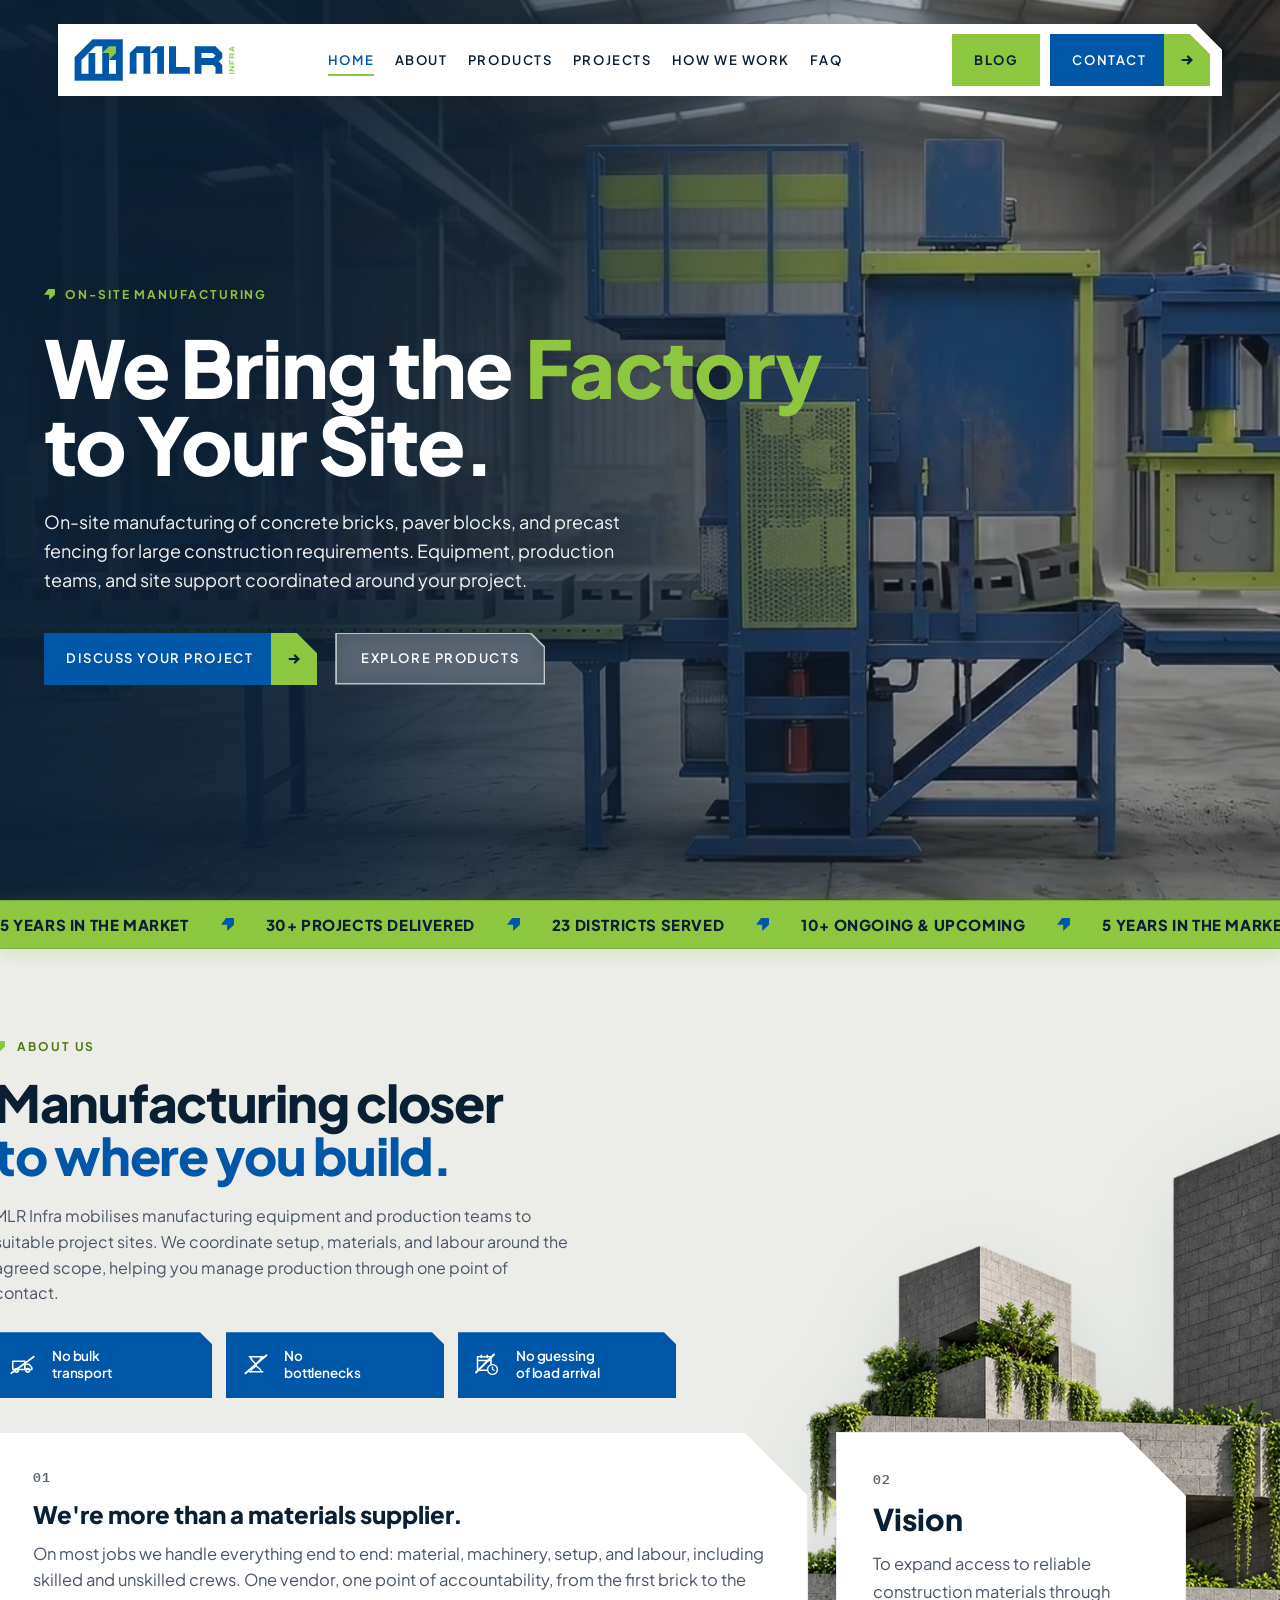
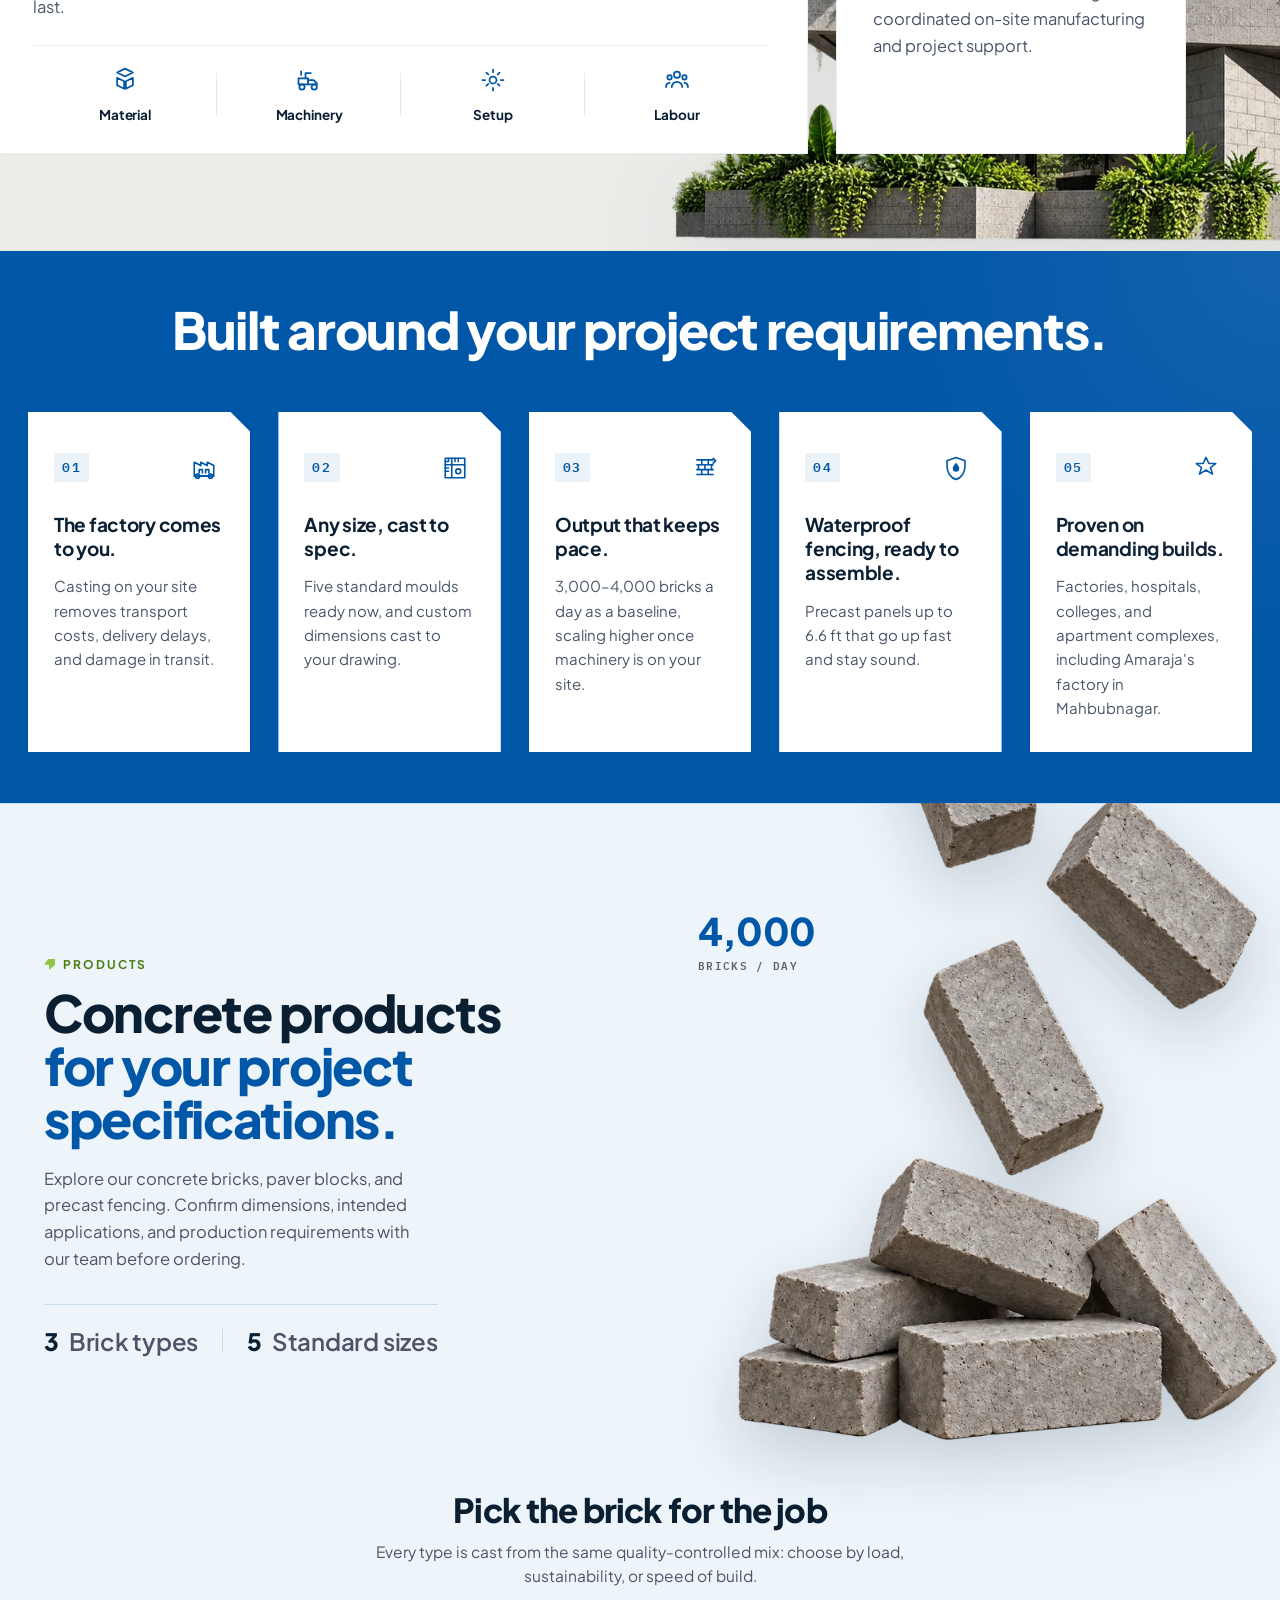
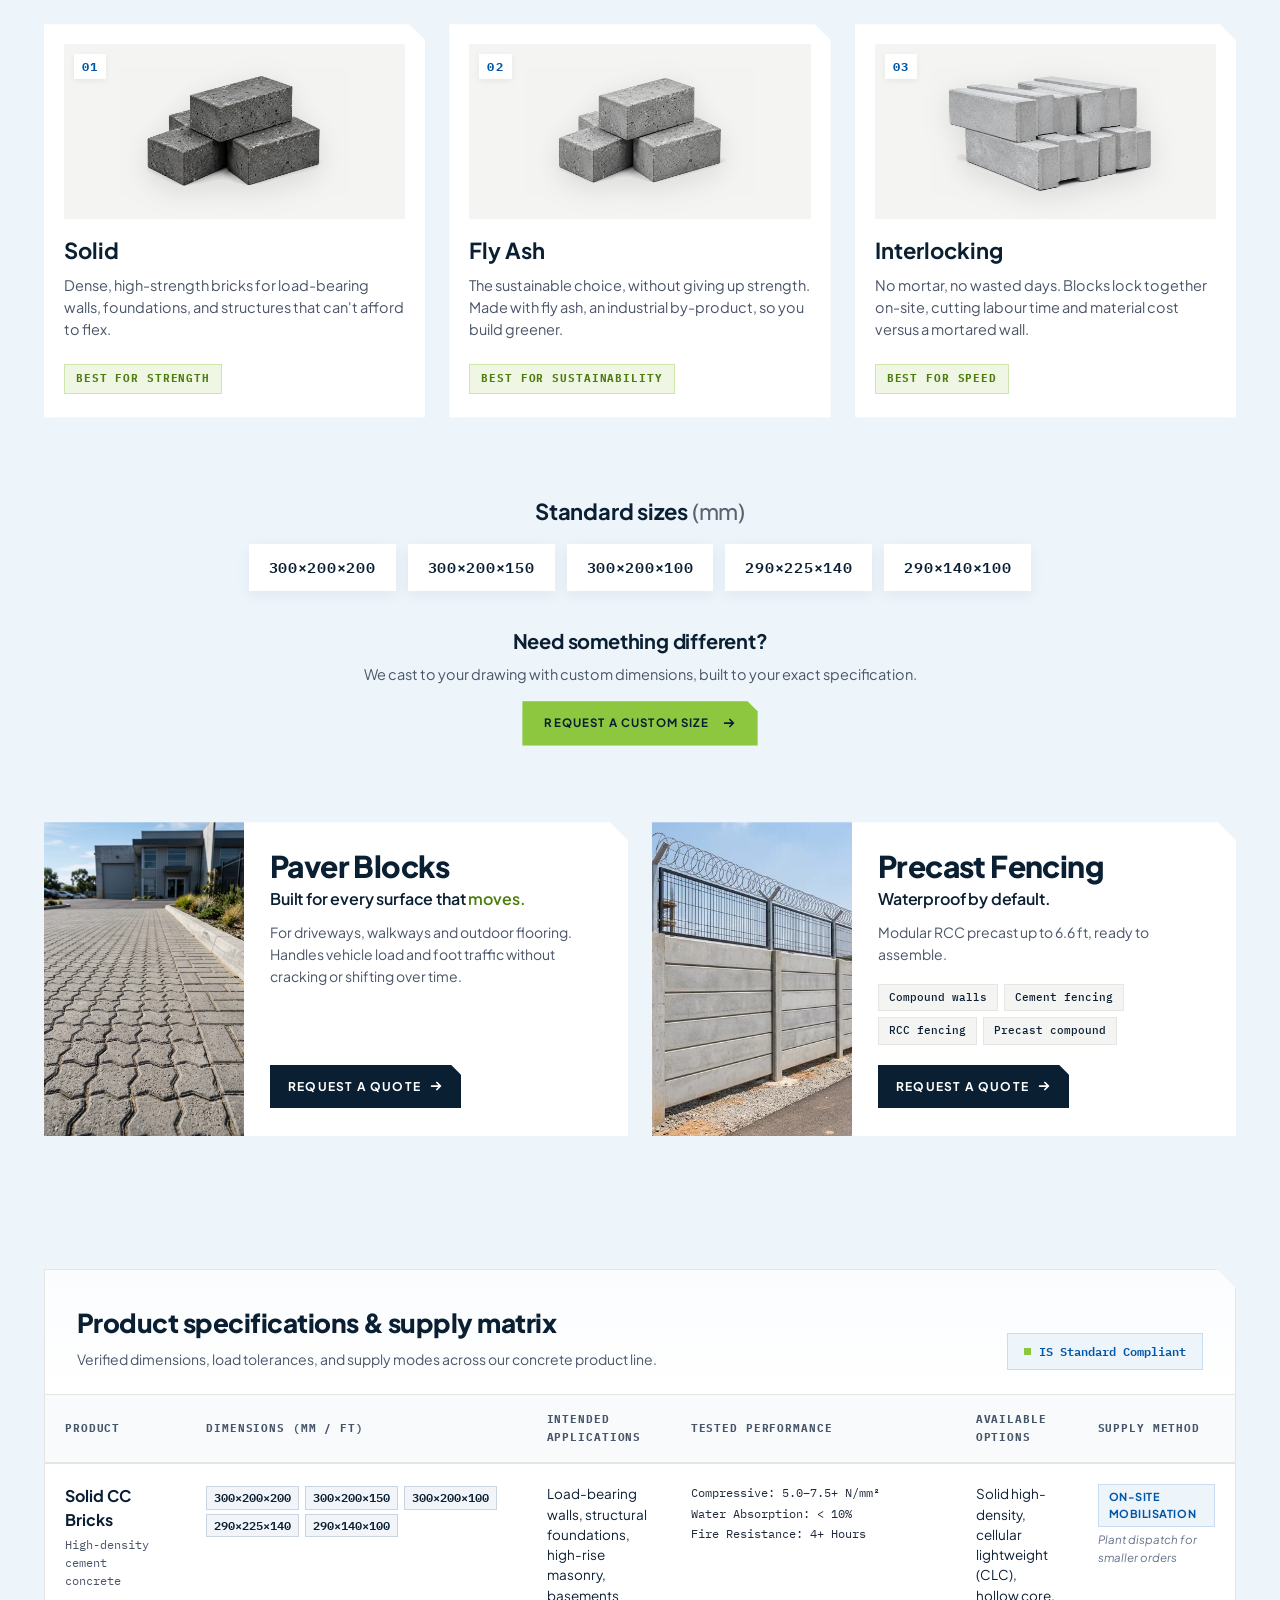
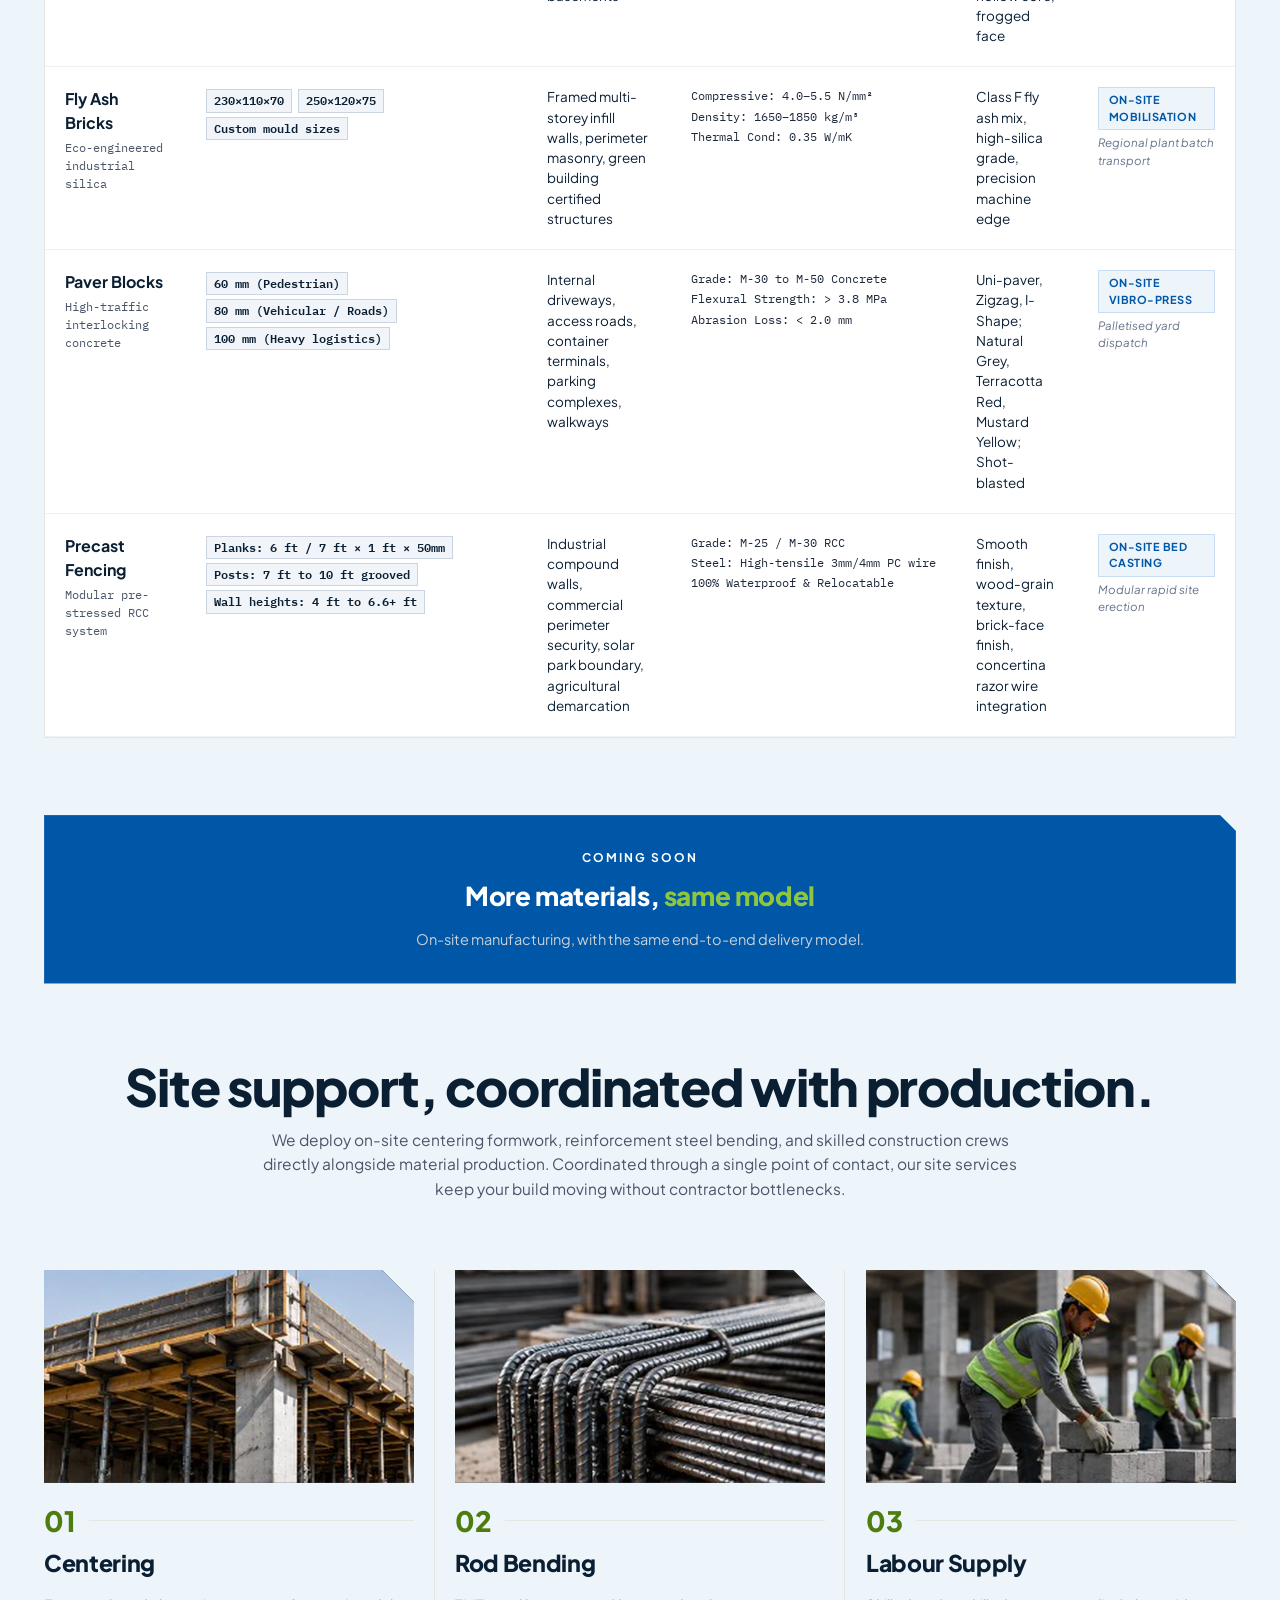
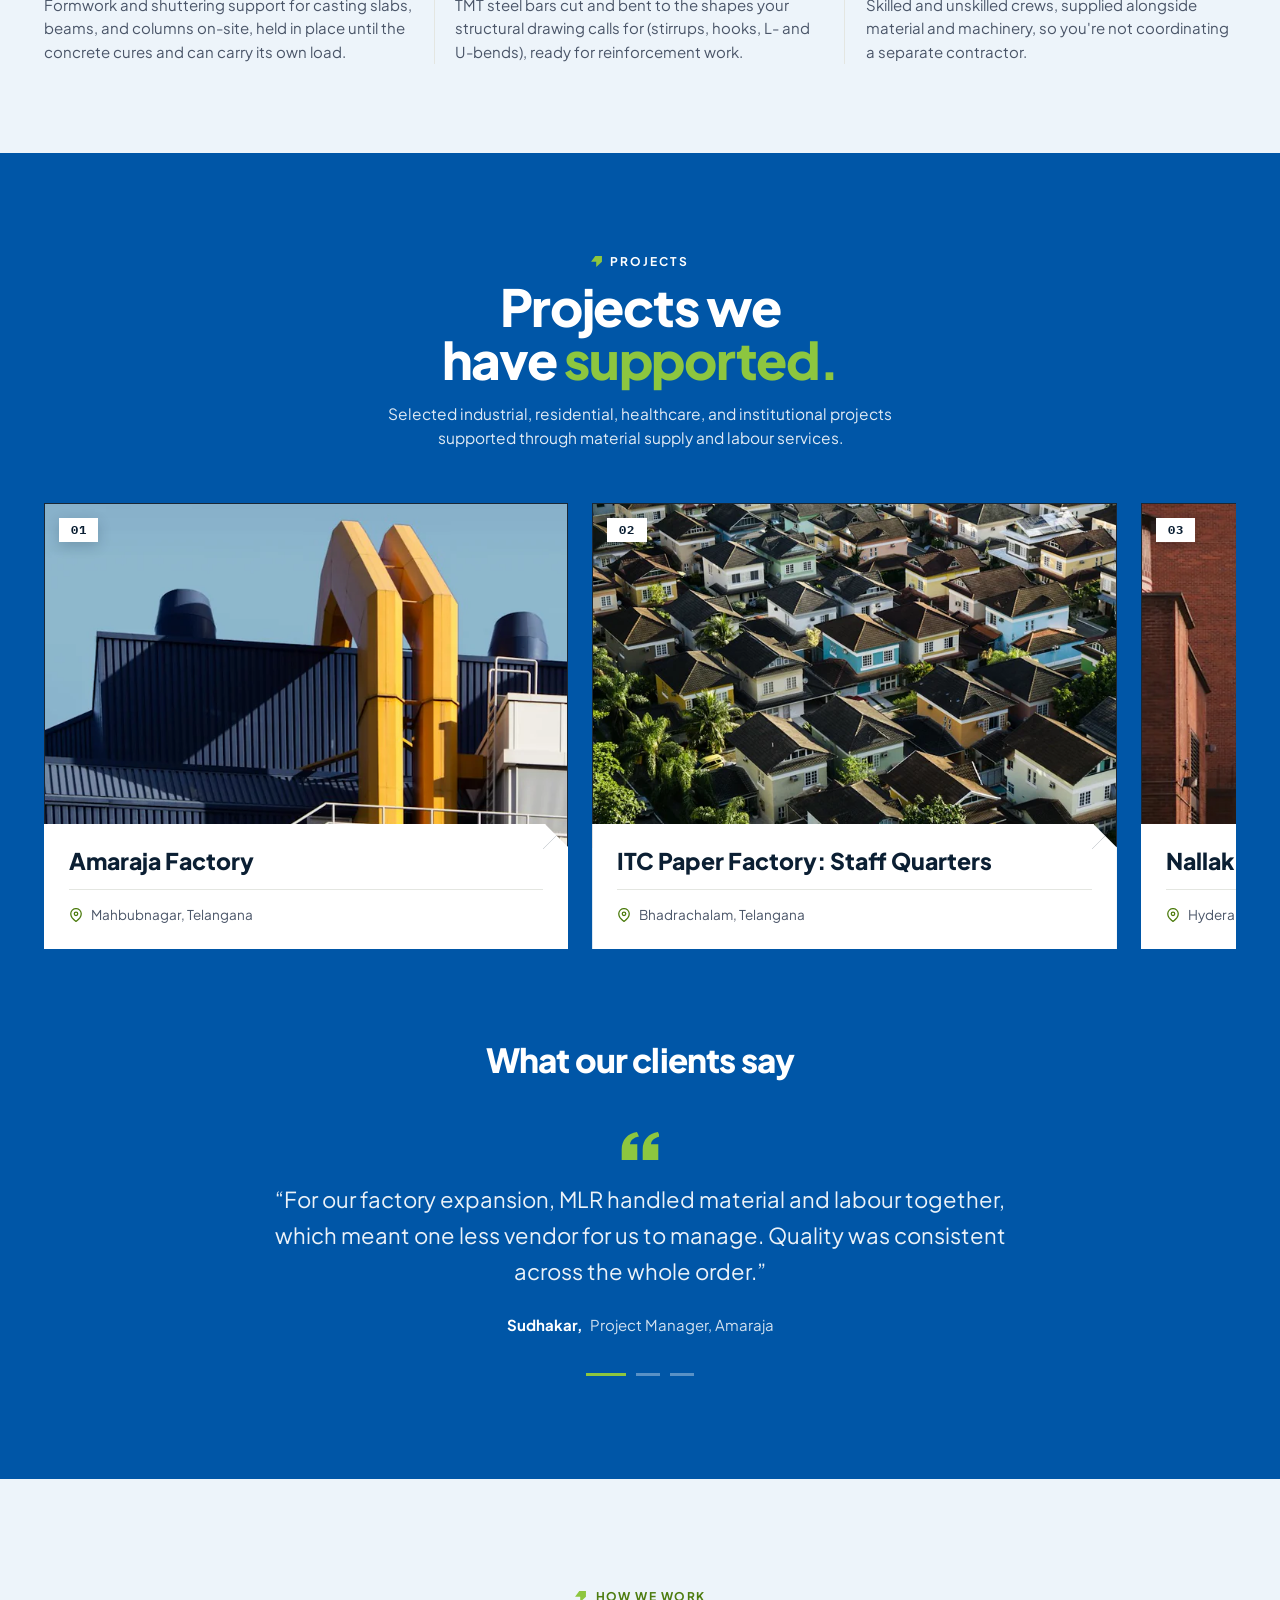
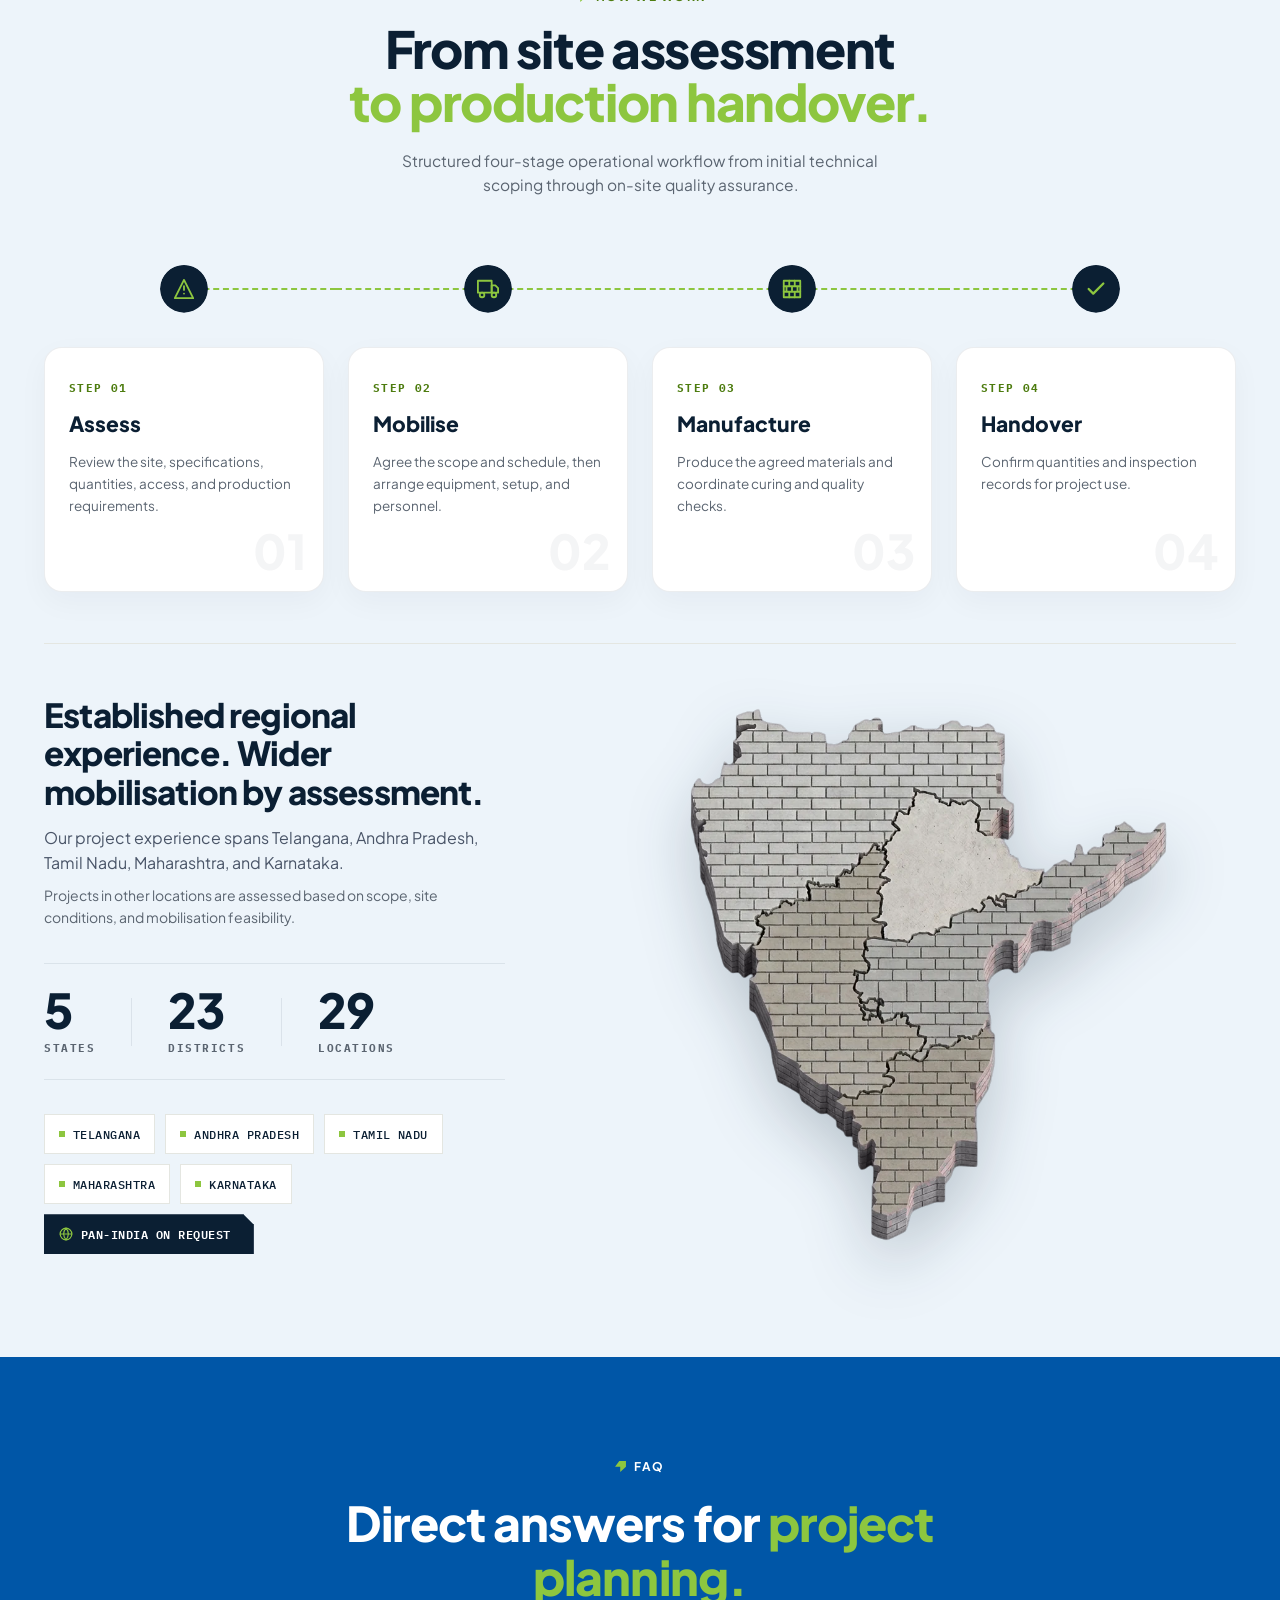
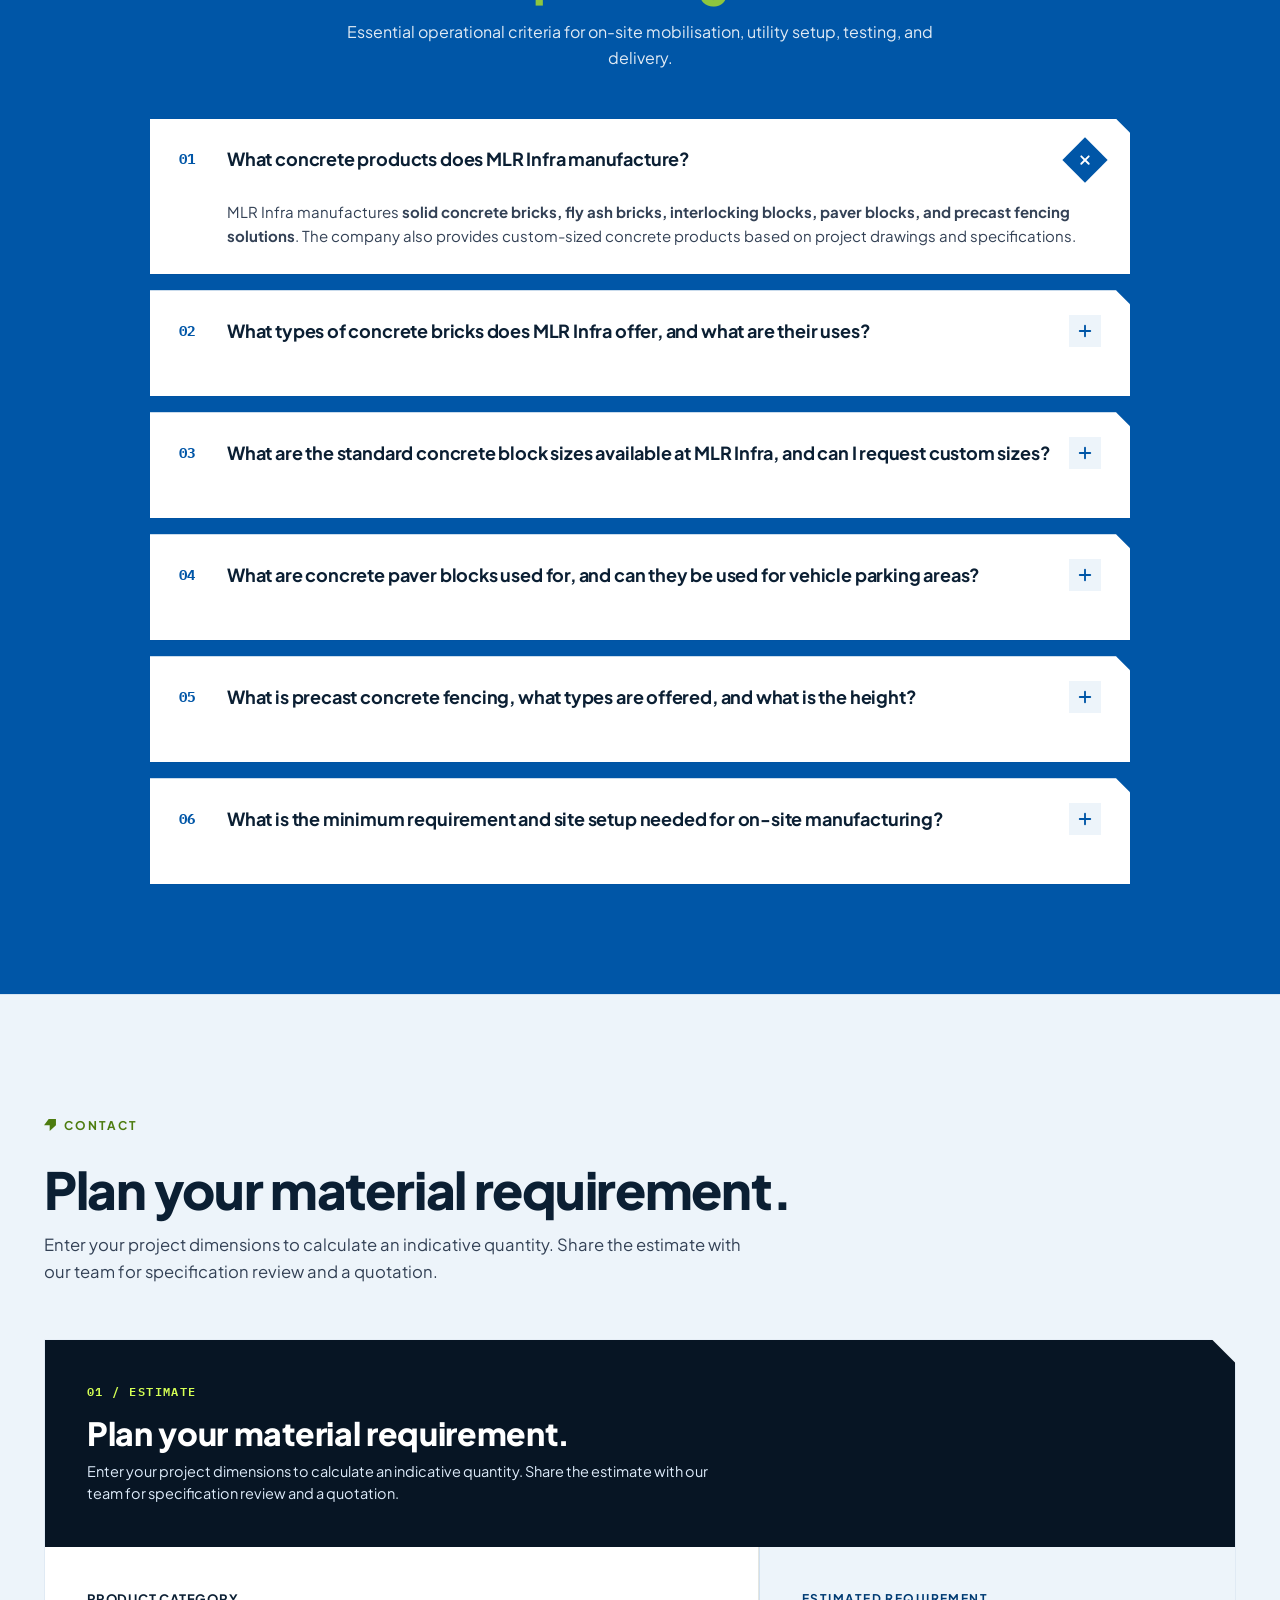
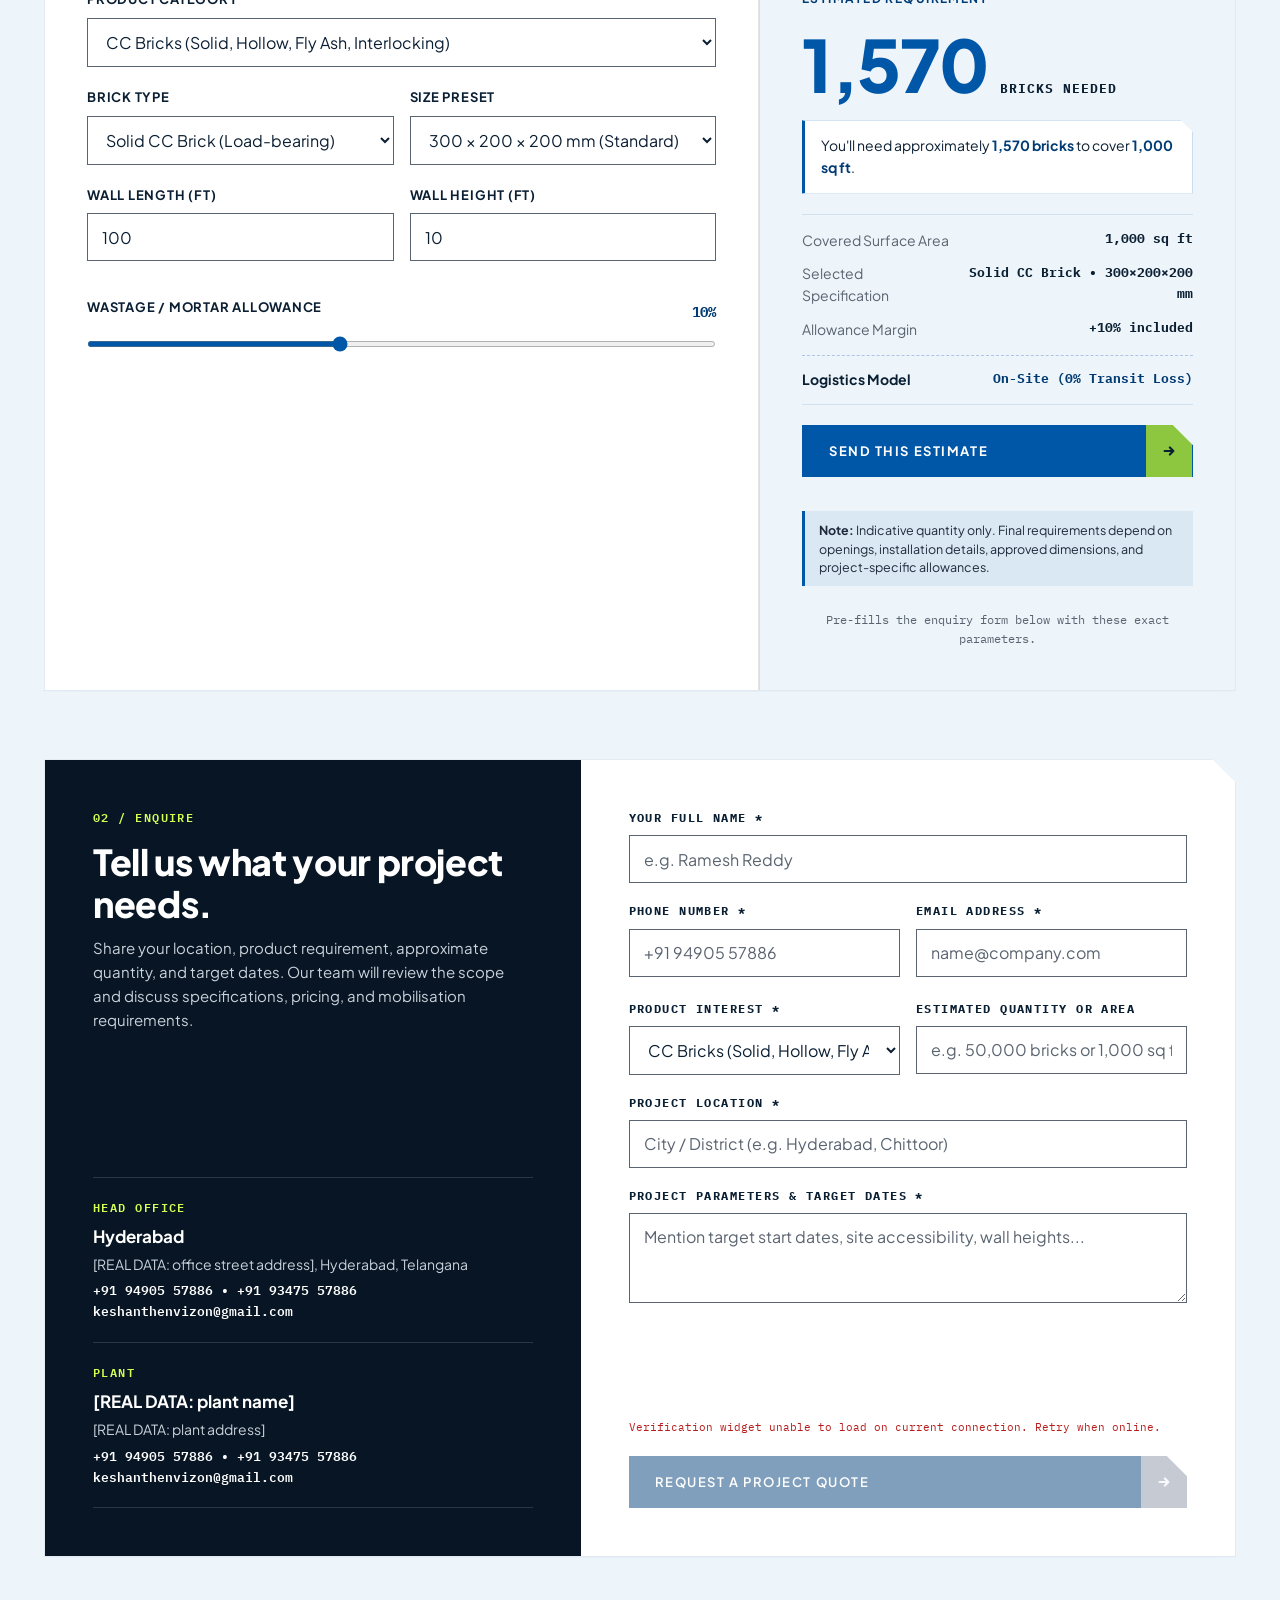
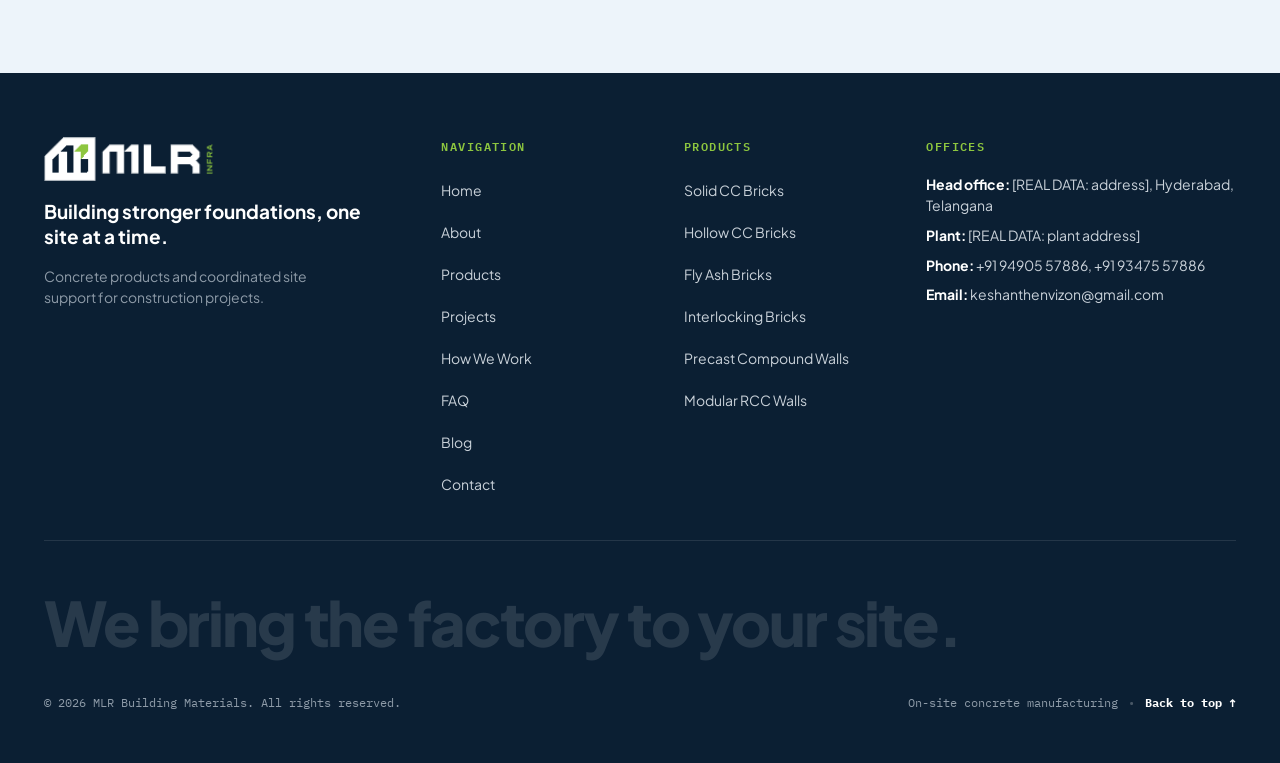
==== index.html @ ec1fb09e "Update SMTP credentials to keshanthenvizon@gmail.com with App Password" ====
<!DOCTYPE html>
<html lang="en" class="is-loading">

<head>
  <meta charset="UTF-8">
  <meta name="viewport" content="width=device-width, initial-scale=1.0">
  <meta name="google-site-verification" content="Per1ykr1Ec8-plLlOXUkdRUyiqHVOrGWuBBB0OksPsI" />
  <title>MLR Infra | Concrete Blocks, Paver Blocks &amp; Precast Fencing Manufacturer</title>
  <meta name="description"
    content="MLR Infra is a concrete products manufacturer offering solid concrete blocks, fly ash blocks, interlocking blocks, concrete paver blocks, precast fencing solutions up to 6.6 ft, and custom-sized blocks.">
  <link rel="canonical" href="https://mlrinfra.com/" />
  <meta name="theme-color" content="#0B1F33">
  <meta property="og:type" content="website">
  <meta property="og:url" content="https://mlrinfra.com/">
  <meta property="og:title" content="MLR Infra | We bring the factory to your site">
  <meta property="og:description" content="Solid concrete blocks, fly ash blocks, interlocking blocks, concrete paver blocks, and precast fencing solutions manufactured on-site or supplied to your project.">
  <meta property="og:image" content="assets/frames/frame_000.webp">
  <meta name="twitter:card" content="summary_large_image">
  <meta name="twitter:title" content="MLR Infra">
  <meta name="twitter:description" content="Solid concrete blocks, fly ash blocks, interlocking blocks, concrete paver blocks, and precast fencing solutions.">
  <meta name="twitter:image" content="assets/frames/frame_000.webp">

  <!-- Google Analytics / Tag Manager Code -->
  <script async src="https://www.googletagmanager.com/gtm.js?id=GTM-TPG2HS79"></script>
  <script>
    window.dataLayer = window.dataLayer || [];
    function gtag(){dataLayer.push(arguments);}
    gtag('js', new Date());
  </script>

  <!-- Microsoft Clarity Code -->
  <script type="text/javascript">
    (function(c,l,a,r,i,t,y){
      c[a]=c[a]||function(){(c[a].q=c[a].q||[]).push(arguments)};
      t=l.createElement(r);t.async=1;t.src="https://www.clarity.ms/tag/"+i;
      y=l.getElementsByTagName(r)[0];y.parentNode.insertBefore(t,y);
    })(window, document, "clarity", "script", "z9swehgft9");
  </script>

  <!-- AEO & Product Overview Structured Data (Schema.org JSON-LD) -->
  <script type="application/ld+json">
  {
    "@context": "https://schema.org",
    "@graph": [
      {
        "@type": "Organization",
        "@id": "https://mlrinfra.com/#organization",
        "name": "MLR Infra",
        "url": "https://mlrinfra.com/",
        "telephone": ["+919490557886", "+919347557886"],
        "description": "MLR Infra is a concrete products manufacturer offering construction materials and solutions for residential, commercial, and infrastructure projects. The company provides solid concrete blocks, fly ash blocks, interlocking blocks, concrete paver blocks, and precast fencing solutions. MLR Infra also manufactures customised concrete products based on customer drawings, dimensions, and project specifications.",
        "makesOffer": [
          {
            "@type": "Offer",
            "itemOffered": {
              "@type": "Product",
              "name": "Solid Concrete Blocks",
              "description": "MLR Infra offers solid concrete blocks for construction applications that require strength and durability. These blocks are suitable for building walls, load-bearing walls, foundations, and other masonry applications. Available in five standard dimensions (300 × 200 × 200 mm, 300 × 200 × 150 mm, 300 × 200 × 100 mm, 290 × 225 × 140 mm, 290 × 140 × 100 mm) and custom sizes."
            }
          },
          {
            "@type": "Offer",
            "itemOffered": {
              "@type": "Product",
              "name": "Fly Ash Blocks",
              "description": "MLR Infra offers fly ash blocks as an alternative building material for construction projects. These blocks incorporate fly ash and support sustainable construction practices while maintaining strength."
            }
          },
          {
            "@type": "Offer",
            "itemOffered": {
              "@type": "Product",
              "name": "Interlocking Blocks",
              "description": "MLR Infra manufactures interlocking concrete blocks designed to fit together through their specially shaped edges. These blocks support organised construction and help reduce dependence on conventional mortar applications, construction time, labour requirements, and material costs."
            }
          },
          {
            "@type": "Offer",
            "itemOffered": {
              "@type": "Product",
              "name": "Custom Block Sizes",
              "description": "MLR Infra provides customised concrete blocks manufactured according to customer drawings and project specifications in addition to the five standard concrete block dimensions."
            }
          },
          {
            "@type": "Offer",
            "itemOffered": {
              "@type": "Product",
              "name": "Concrete Paver Blocks",
              "description": "MLR Infra provides concrete paver blocks for driveways, walkways, vehicle parking areas, and outdoor flooring applications, designed to handle vehicle loads and pedestrian traffic without easily cracking or shifting."
            }
          },
          {
            "@type": "Offer",
            "itemOffered": {
              "@type": "Product",
              "name": "Precast Concrete Fencing",
              "description": "MLR Infra offers modular RCC precast fencing solutions up to 6.6 feet in height, manufactured in advance and assembled at the required site. Includes compound walls, cement fencing, RCC fencing, and precast compound wall solutions."
            }
          }
        ]
      },
      {
        "@type": "FAQPage",
        "@id": "https://mlrinfra.com/#faq",
        "mainEntity": [
          {
            "@type": "Question",
            "name": "What concrete products does MLR Infra manufacture?",
            "acceptedAnswer": {
              "@type": "Answer",
              "text": "MLR Infra manufactures solid concrete bricks, fly ash bricks, interlocking blocks, paver blocks, and precast fencing solutions. The company also provides custom-sized concrete products based on project drawings and specifications."
            }
          },
          {
            "@type": "Question",
            "name": "What types of concrete bricks does MLR Infra offer?",
            "acceptedAnswer": {
              "@type": "Answer",
              "text": "MLR Infra offers three types of concrete blocks: Solid Blocks, Fly Ash Blocks, and Interlocking Blocks. These products are designed for strength, sustainability, and faster construction."
            }
          },
          {
            "@type": "Question",
            "name": "What are the benefits of solid concrete blocks?",
            "acceptedAnswer": {
              "@type": "Answer",
              "text": "Solid concrete blocks provide high strength and are suitable for load-bearing walls, foundations, and other structural applications."
            }
          },
          {
            "@type": "Question",
            "name": "What are fly ash blocks?",
            "acceptedAnswer": {
              "@type": "Answer",
              "text": "Fly ash blocks are concrete building products made using fly ash, offering a more sustainable construction option while maintaining strength."
            }
          },
          {
            "@type": "Question",
            "name": "What are interlocking concrete blocks used for?",
            "acceptedAnswer": {
              "@type": "Answer",
              "text": "Interlocking concrete blocks fit together without requiring conventional mortar between blocks. They help reduce construction time, labour requirements, and material costs."
            }
          },
          {
            "@type": "Question",
            "name": "Does MLR Infra manufacture custom-sized concrete blocks?",
            "acceptedAnswer": {
              "@type": "Answer",
              "text": "Yes. MLR Infra manufactures concrete blocks in custom dimensions based on customer drawings and project specifications."
            }
          },
          {
            "@type": "Question",
            "name": "What are concrete paver blocks used for?",
            "acceptedAnswer": {
              "@type": "Answer",
              "text": "Concrete paver blocks are used for driveways, walkways, and outdoor flooring. They are designed to handle vehicle loads and pedestrian traffic."
            }
          },
          {
            "@type": "Question",
            "name": "Can concrete paver blocks be used for vehicle parking areas?",
            "acceptedAnswer": {
              "@type": "Answer",
              "text": "Yes. Concrete paver blocks are suitable for driveways and vehicle-use areas, depending on the block specifications and installation requirements."
            }
          },
          {
            "@type": "Question",
            "name": "What is precast concrete fencing?",
            "acceptedAnswer": {
              "@type": "Answer",
              "text": "Precast concrete fencing is a modular RCC fencing solution manufactured in advance and assembled at the required site."
            }
          },
          {
            "@type": "Question",
            "name": "What types of precast fencing solutions does MLR Infra offer?",
            "acceptedAnswer": {
              "@type": "Answer",
              "text": "MLR Infra offers compound walls, cement fencing, RCC fencing, and precast compound wall solutions."
            }
          },
          {
            "@type": "Question",
            "name": "What is the height of MLR Infra precast fencing?",
            "acceptedAnswer": {
              "@type": "Answer",
              "text": "MLR Infra provides modular RCC precast fencing solutions up to 6.6 feet in height."
            }
          },
          {
            "@type": "Question",
            "name": "What are the standard concrete block sizes available at MLR Infra?",
            "acceptedAnswer": {
              "@type": "Answer",
              "text": "MLR Infra offers concrete blocks in five standard sizes to meet different construction requirements: 300 × 200 × 200 mm, 300 × 200 × 150 mm, 300 × 200 × 100 mm, 290 × 225 × 140 mm, and 290 × 140 × 100 mm."
            }
          },
          {
            "@type": "Question",
            "name": "Does MLR Infra provide concrete blocks in different dimensions?",
            "acceptedAnswer": {
              "@type": "Answer",
              "text": "Yes. MLR Infra provides custom-sized concrete blocks based on customer drawings and project specifications."
            }
          },
          {
            "@type": "Question",
            "name": "Can I request custom-sized concrete blocks from MLR Infra?",
            "acceptedAnswer": {
              "@type": "Answer",
              "text": "Yes. MLR Infra manufactures concrete blocks in custom sizes based on your drawings and project requirements."
            }
          },
          {
            "@type": "Question",
            "name": "How can I request custom concrete block sizes?",
            "acceptedAnswer": {
              "@type": "Answer",
              "text": "You can contact MLR Infra through the website's Contact section and share your required dimensions or technical drawings to request a custom-size solution."
            }
          }
        ]
      }
    ]
  }
  </script>
  <link rel="preload" as="image" href="assets/frames/frame_000.webp" fetchpriority="high">
  <link rel="preconnect" href="https://fonts.googleapis.com">
  <link rel="preconnect" href="https://fonts.gstatic.com" crossorigin>
  <link rel="stylesheet"
    href="https://fonts.googleapis.com/css2?family=Plus+Jakarta+Sans:ital,wght@0,400..800;1,400..800&family=IBM+Plex+Mono:wght@400;500;600&display=swap"
    media="print" onload="this.media='all'">
  <noscript>
    <link rel="stylesheet"
      href="https://fonts.googleapis.com/css2?family=Plus+Jakarta+Sans:ital,wght@0,400..800;1,400..800&family=IBM+Plex+Mono:wght@400;500;600&display=swap">
  </noscript>
  <link rel="stylesheet" href="styles.css?v=17">
  <link rel="icon" type="image/png" href="assets/mlr-logo.png">
</head>

<body>

  <!-- ============ MLR PRELOADER ============ -->
  <div id="mlr-preloader" role="status" aria-label="Loading">
    <svg class="mlr-logo" viewBox="182 185 596 170" xmlns="http://www.w3.org/2000/svg" aria-hidden="true">
      <defs>
        <clipPath id="mlrWordClip"><rect x="385" y="216" width="345" height="106"/></clipPath>
        <clipPath id="mlrTrackClip"><rect x="390.56" y="340.5" width="376.47" height="3.91"/></clipPath>
      </defs>

      <!-- emblem -->
      <polygon class="mlr-frame" fill="#0056A7" points="256.73,195.59 192.73,259.58 192.73,344.41 365.88,344.41 365.88,195.59"/>
      <polygon class="mlr-bar b1" fill="#fff" points="217.49,270 217.45,319.69 242.19,319.69 242.25,245.15"/>
      <polygon class="mlr-bar b2" fill="#fff" points="267.01,220.31 242.25,245.15 266.99,245.15 266.93,319.69 291.66,319.69 291.75,220.31"/>
      <polygon class="mlr-bar b3" fill="#fff" points="316.45,270 316.4,319.69 341.14,319.69 341.18,270"/>
      <polygon class="mlr-arrow" fill="#8DC63F" points="316.49,220.31 291.73,245.15 316.47,245.15 316.45,270 341.2,245.15 341.23,220.31"/>

      <!-- wordmark -->
      <g clip-path="url(#mlrWordClip)" fill="#0056A7">
        <polygon class="mlr-ltr m1" points="440.13,220.31 415.34,220.31 390.58,245.15 390.57,319.69 415.31,319.69 415.38,245.15 440.11,245.15 440.05,319.69 464.79,319.69 464.87,220.31"/>
        <polygon class="mlr-ltr m2" points="514.35,220.31 489.61,220.31 464.85,245.15 489.59,245.15 489.53,319.69 514.26,319.69"/>
        <polygon class="mlr-ltr l" points="557.05,294.85 557.07,220.31 532.33,220.31 532.25,319.69 606.47,319.69 606.53,294.85"/>
        <path class="mlr-ltr r" d="M711.44,275.27l12.37-12.37l0-17.8l-24.87-24.78l-74.49-0.02h-0.02v67.37v32.01h24.74l0.01-32.01l41.3,0.01
          l8.58,8.6l-0.01,23.4h24.74l0.01-31.99h0.01v-0.02L711.44,275.27z M699.07,254.53l-8.41,8.43l-41.48-0.01l0-17.89l40.46,0.01
          l9.43,9.44V254.53z"/>
      </g>

      <!-- INFRA (bottom to top: I N F R A) -->
      <g fill="#8DC63F">
        <path class="mlr-inf" d="M767.03,319.69h-18.49v-3.52h18.49V319.69z"/>
        <path class="mlr-inf" d="M767.03,310.45h-18.49v-3.56l13.29-11.13h-13.29v-3.52h18.49v3.56l-13.32,11.13h13.32V310.45z"/>
        <path class="mlr-inf" d="M767.03,286.5h-18.49v-16.81h3.36v13.29h5.12v-11.57h3.36v11.57h6.65V286.5z"/>
        <path class="mlr-inf" d="M767.03,263.97h-18.49v-13.18c0-1.63,0.48-2.89,1.45-3.79c0.97-0.9,2.43-1.35,4.4-1.35
          c1.67,0,2.98,0.33,3.93,0.99c0.95,0.66,1.54,1.6,1.78,2.82l6.93-3.63v4l-6.8,3.37v7.26h6.8V263.97z M751.9,251.2v9.24h4.94
          l0.03-9.24c0-0.65-0.19-1.14-0.57-1.48c-0.38-0.34-1.02-0.52-1.91-0.52c-0.91,0-1.56,0.17-1.93,0.52
          C752.08,250.06,751.9,250.56,751.9,251.2z"/>
        <path class="mlr-inf" d="M767.03,239.91l-18.49-7.08v-5.43l18.49-7.08v3.83l-3.9,1.5v8.95l3.9,1.5V239.91z M759.76,233.31v-6.4
          l-7.99,3.06v0.29L759.76,233.31z"/>
      </g>

      <!-- loading track -->
      <g clip-path="url(#mlrTrackClip)">
        <rect class="mlr-track" x="390.56" y="340.5" width="376.47" height="3.91" fill="#E3ECF6"/>
        <rect class="mlr-sweep" x="390.56" y="340.5" width="90" height="3.91" fill="#8DC63F"/>
      </g>
    </svg>
  </div>

  <!-- Shared SVG Symbol Definition (Eliminates 24+ inline SVG duplicates) -->
  <svg aria-hidden="true" style="position:absolute;width:0;height:0;overflow:hidden">
    <symbol id="mlr-chevron" viewBox="0 0 116 117">
      <polygon points="45,0 116,0 116,60 55,117 55,60 0,60"/>
    </symbol>
  </svg>

  <script>
    /* Hides the preloader once the intro animation (2600ms) has completed. */
    (function () {
      var el = document.getElementById('mlr-preloader');
      var start = performance.now();
      var MIN_SHOW = 2600; // Full SVG logo + INFRA + track sweep animation duration
      var finished = false;
      function done() {
        if (finished) return;
        finished = true;
        var delay = Math.max(0, MIN_SHOW - (performance.now() - start));
        setTimeout(function () {
          if (el) el.classList.add('is-done');
          document.documentElement.classList.remove('is-loading');
          if (window.lenis) window.lenis.start();
        }, delay);
      }
      if (document.readyState === 'complete') done();
      else window.addEventListener('load', done);
      setTimeout(done, 3200); // Safety fallback so 2G connections still exit right after animation completes
      window.MLRPreloader = { done: done };
    })();
  </script>

  <!-- Accessible Skip Link -->
  <a href="#home" class="skip-link">Skip to main content</a>

  <!-- =========================================================================
       NAVIGATION (Floating White Navbar with Chamfered Top-Right Corner & Equal Edge Spacing)
       Official White-Background Logo First on Left, Navigation Links, [Get Quote] Button.
       ========================================================================= -->
  <header class="site-header" id="siteHeader">
    <div class="nav-container">
      <!-- White-Background Logo First on Left -->
      <a href="#home" class="nav-brand" aria-label="MLR Infra Building Materials Home">
        <img src="assets/mlr-logo.svg?v=3" alt="MLR Infra Building Materials" class="nav-logo-img">
      </a>

      <!-- Desktop Navigation Menu -->
      <nav class="nav-desktop" aria-label="Main Navigation">
        <ul class="nav-menu" id="desktopNav">
          <li><a href="#home" class="nav-link active">Home</a></li>
          <li><a href="#about" class="nav-link">About</a></li>
          <li><a href="#products" class="nav-link">Products</a></li>
          <li><a href="#projects" class="nav-link">Projects</a></li>
          <li><a href="#how-we-work" class="nav-link">How We Work</a></li>
          <li><a href="#faq" class="nav-link">FAQ</a></li>
        </ul>
      </nav>

      <!-- Center Section Indicator (Shown in Collapsed Pill on Scroll, like mlr-infra-v4) -->
      <div class="nav-center-indicator" id="navCenterIndicator" aria-label="Current Section">
        <div class="nav-indicator-roller" id="navIndicatorRoller">
          <span class="nav-indicator-text current" id="navIndicatorText">Home</span>
        </div>
      </div>

      <!-- Right Nav Actions: Blog button (green box) on the left of Contact CTA button -->
      <div class="nav-right">
        <a href="blog.html" class="btn-nav-blog" id="navBlogBtn" aria-label="Read MLR Infra Blog">
          Blog
        </a>
        <a href="#contact" class="btn btn-primary" id="navGetQuoteBtn" aria-label="Contact MLR">
          <span class="btn-label">Contact</span>
          <span class="btn-arrow-block" aria-hidden="true">
            <svg viewBox="0 0 16 16" width="14" height="14" fill="none" stroke="currentColor" stroke-width="2.5"
              stroke-linecap="round" stroke-linejoin="round">
              <line x1="3" y1="8" x2="13" y2="8"></line>
              <polyline points="9 4 13 8 9 12"></polyline>
            </svg>
          </span>
        </a>

        <!-- Mobile Drawer Toggle Button -->
        <button class="nav-toggle-btn" id="mobileNavToggle" aria-label="Toggle navigation menu" aria-expanded="false"
          aria-controls="mobileNavDrawer">
          <span></span>
          <span></span>
          <span></span>
        </button>
      </div>
    </div>
  </header>

  <!-- Mobile Drawer Menu (Floating With Equal Edge Spacing) -->
  <nav class="mobile-nav-drawer" id="mobileNavDrawer" aria-label="Mobile Drawer Navigation">
    <a href="#home" class="mobile-nav-link active">Home</a>
    <a href="#about" class="mobile-nav-link">About</a>
    <a href="#products" class="mobile-nav-link">Products</a>
    <a href="#projects" class="mobile-nav-link">Projects</a>
    <a href="#how-we-work" class="mobile-nav-link">How We Work</a>
    <a href="#faq" class="mobile-nav-link">FAQ</a>
    <a href="blog.html" class="mobile-nav-link">Blog</a>
  </nav>

  <main>
    <!-- =========================================================================
         SECTION 1 · HERO (#home)
         Full-width, full-viewport height.
         Left-aligned Archivo 800 H1 with line break after "Bricks."
         Minimal italic green styling for "Bricks" & "Factory".
         Background MP4 video that starts playing on user scroll.
         Chamfered top-right corner + 4px corner radius on buttons.
         Single focused CTA: [Get a Quote].
         ========================================================================= -->
    <section class="hero-section" id="home" data-skeleton="Hero Plant Visual" aria-label="Hero Introduction">
      <!-- Full-Width Scroll-Driven WebP Canvas Animation (Zero random photos) -->
      <canvas id="heroCanvas" class="hero-bg-canvas" width="1280" height="720" aria-hidden="true"></canvas>
      <div class="hero-overlay" aria-hidden="true"></div>

      <!-- Hero Content Container -->
      <div class="hero-container">
        <div class="hero-content fade-rise">
          <!-- Eyebrow with signature MLR chevron symbol -->
          <div class="eyebrow">
            <svg class="mlr-symbol eyebrow-symbol" viewBox="0 0 116 117" fill="none" aria-hidden="true">
              <polygon points="45,0 116,0 116,60 55,117 55,60 0,60" fill="var(--green)" />
            </svg>
            <span>On-Site Manufacturing</span>
          </div>

          <h1 class="hero-title">
            We Bring the <span class="hero-accent">Factory</span><br>
            to Your Site.
          </h1>

          <p class="hero-subtext">
            On-site manufacturing of concrete bricks, paver blocks, and precast fencing for large construction requirements. Equipment, production teams, and site support coordinated around your project.
          </p>

          <div class="hero-buttons">
            <a href="#contact" class="btn btn-primary">
              <span class="btn-label">Discuss Your Project</span>
              <span class="btn-arrow-block" aria-hidden="true">
                <svg viewBox="0 0 16 16" width="14" height="14" fill="none" stroke="currentColor" stroke-width="2.5"
                  stroke-linecap="round" stroke-linejoin="round">
                  <line x1="3" y1="8" x2="13" y2="8"></line>
                  <polyline points="9 4 13 8 9 12"></polyline>
                </svg>
              </span>
            </a>
            <a href="#products" class="btn btn-secondary">
              <span class="btn-label">Explore Products</span>
            </a>
          </div>
        </div>
      </div>
    </section>

    <!-- =========================================================================
         SECTION 2 · TRUST STRIP TICKER
         Moving right to left continuously.
         Secondary brand color green (#8DC63F) with high-contrast ink text (#0B1F33).
         Dedicated exclusively to verified operational track record stats (no capacity, no client logos mixed in).
         ========================================================================= -->
    <section class="trust-ticker" aria-label="Operational Track Record">
      <div class="ticker-wrap">
        <div class="ticker-track">
          <div class="ticker-group">
            <div class="ticker-item"><span class="ticker-text">5 Years in the market</span></div>
            <span class="ticker-sep" aria-hidden="true"><svg class="mlr-symbol ticker-symbol" viewBox="0 0 116 117"><use href="#mlr-chevron" fill="var(--blue)"/></svg></span>
            <div class="ticker-item"><span class="ticker-text">30+ projects delivered</span></div>
            <span class="ticker-sep" aria-hidden="true"><svg class="mlr-symbol ticker-symbol" viewBox="0 0 116 117"><use href="#mlr-chevron" fill="var(--blue)"/></svg></span>
            <div class="ticker-item"><span class="ticker-text">23 districts served</span></div>
            <span class="ticker-sep" aria-hidden="true"><svg class="mlr-symbol ticker-symbol" viewBox="0 0 116 117"><use href="#mlr-chevron" fill="var(--blue)"/></svg></span>
            <div class="ticker-item"><span class="ticker-text">10+ ongoing &amp; upcoming</span></div>
            <span class="ticker-sep" aria-hidden="true"><svg class="mlr-symbol ticker-symbol" viewBox="0 0 116 117"><use href="#mlr-chevron" fill="var(--blue)"/></svg></span>

            <div class="ticker-item"><span class="ticker-text">5 Years in the market</span></div>
            <span class="ticker-sep" aria-hidden="true"><svg class="mlr-symbol ticker-symbol" viewBox="0 0 116 117"><use href="#mlr-chevron" fill="var(--blue)"/></svg></span>
            <div class="ticker-item"><span class="ticker-text">30+ projects delivered</span></div>
            <span class="ticker-sep" aria-hidden="true"><svg class="mlr-symbol ticker-symbol" viewBox="0 0 116 117"><use href="#mlr-chevron" fill="var(--blue)"/></svg></span>
            <div class="ticker-item"><span class="ticker-text">23 districts served</span></div>
            <span class="ticker-sep" aria-hidden="true"><svg class="mlr-symbol ticker-symbol" viewBox="0 0 116 117"><use href="#mlr-chevron" fill="var(--blue)"/></svg></span>
            <div class="ticker-item"><span class="ticker-text">10+ ongoing &amp; upcoming</span></div>
            <span class="ticker-sep" aria-hidden="true"><svg class="mlr-symbol ticker-symbol" viewBox="0 0 116 117"><use href="#mlr-chevron" fill="var(--blue)"/></svg></span>

            <div class="ticker-item"><span class="ticker-text">5 Years in the market</span></div>
            <span class="ticker-sep" aria-hidden="true"><svg class="mlr-symbol ticker-symbol" viewBox="0 0 116 117"><use href="#mlr-chevron" fill="var(--blue)"/></svg></span>
            <div class="ticker-item"><span class="ticker-text">30+ projects delivered</span></div>
            <span class="ticker-sep" aria-hidden="true"><svg class="mlr-symbol ticker-symbol" viewBox="0 0 116 117"><use href="#mlr-chevron" fill="var(--blue)"/></svg></span>
            <div class="ticker-item"><span class="ticker-text">23 districts served</span></div>
            <span class="ticker-sep" aria-hidden="true"><svg class="mlr-symbol ticker-symbol" viewBox="0 0 116 117"><use href="#mlr-chevron" fill="var(--blue)"/></svg></span>
            <div class="ticker-item"><span class="ticker-text">10+ ongoing &amp; upcoming</span></div>
            <span class="ticker-sep" aria-hidden="true"><svg class="mlr-symbol ticker-symbol" viewBox="0 0 116 117"><use href="#mlr-chevron" fill="var(--blue)"/></svg></span>
          </div>

          <!-- Set 2 (Identical Clone for seamless infinite loop) -->
          <div class="ticker-group" aria-hidden="true">
            <div class="ticker-item"><span class="ticker-text">5 Years in the market</span></div>
            <span class="ticker-sep"><svg class="mlr-symbol ticker-symbol" viewBox="0 0 116 117"><use href="#mlr-chevron" fill="var(--blue)"/></svg></span>
            <div class="ticker-item"><span class="ticker-text">30+ projects delivered</span></div>
            <span class="ticker-sep"><svg class="mlr-symbol ticker-symbol" viewBox="0 0 116 117"><use href="#mlr-chevron" fill="var(--blue)"/></svg></span>
            <div class="ticker-item"><span class="ticker-text">23 districts served</span></div>
            <span class="ticker-sep"><svg class="mlr-symbol ticker-symbol" viewBox="0 0 116 117"><use href="#mlr-chevron" fill="var(--blue)"/></svg></span>
            <div class="ticker-item"><span class="ticker-text">10+ ongoing &amp; upcoming</span></div>
            <span class="ticker-sep"><svg class="mlr-symbol ticker-symbol" viewBox="0 0 116 117"><use href="#mlr-chevron" fill="var(--blue)"/></svg></span>

            <div class="ticker-item"><span class="ticker-text">5 Years in the market</span></div>
            <span class="ticker-sep"><svg class="mlr-symbol ticker-symbol" viewBox="0 0 116 117"><use href="#mlr-chevron" fill="var(--blue)"/></svg></span>
            <div class="ticker-item"><span class="ticker-text">30+ projects delivered</span></div>
            <span class="ticker-sep"><svg class="mlr-symbol ticker-symbol" viewBox="0 0 116 117"><use href="#mlr-chevron" fill="var(--blue)"/></svg></span>
            <div class="ticker-item"><span class="ticker-text">23 districts served</span></div>
            <span class="ticker-sep"><svg class="mlr-symbol ticker-symbol" viewBox="0 0 116 117"><use href="#mlr-chevron" fill="var(--blue)"/></svg></span>
            <div class="ticker-item"><span class="ticker-text">10+ ongoing &amp; upcoming</span></div>
            <span class="ticker-sep"><svg class="mlr-symbol ticker-symbol" viewBox="0 0 116 117"><use href="#mlr-chevron" fill="var(--blue)"/></svg></span>

            <div class="ticker-item"><span class="ticker-text">5 Years in the market</span></div>
            <span class="ticker-sep"><svg class="mlr-symbol ticker-symbol" viewBox="0 0 116 117"><use href="#mlr-chevron" fill="var(--blue)"/></svg></span>
            <div class="ticker-item"><span class="ticker-text">30+ projects delivered</span></div>
            <span class="ticker-sep"><svg class="mlr-symbol ticker-symbol" viewBox="0 0 116 117"><use href="#mlr-chevron" fill="var(--blue)"/></svg></span>
            <div class="ticker-item"><span class="ticker-text">23 districts served</span></div>
            <span class="ticker-sep"><svg class="mlr-symbol ticker-symbol" viewBox="0 0 116 117"><use href="#mlr-chevron" fill="var(--blue)"/></svg></span>
            <div class="ticker-item"><span class="ticker-text">10+ ongoing &amp; upcoming</span></div>
            <span class="ticker-sep"><svg class="mlr-symbol ticker-symbol" viewBox="0 0 116 117"><use href="#mlr-chevron" fill="var(--blue)"/></svg></span>
          </div>
        </div>
      </div>
    </section>

    <!-- =========================================================================
         SECTION 3 · ABOUT US (#about)
         Architectural Brutalist Editorial Layout with Plant Tower Visual
         ========================================================================= -->
    <section class="about-section" id="about" aria-label="About MLR Building Materials">
      <div class="container about-container">
        <!-- Large Background Building Graphic (Right Side) -->
        <div class="about-bg-building" aria-hidden="true">
          <img src="assets/brutalist-concrete-building.webp" alt="" class="about-bg-building-img" width="1537"
            height="1023" loading="lazy" decoding="async">
        </div>
        <!-- Top Row: Narrative & Benefits (Left) + Breathing Space for Background Building (Right) -->
        <div class="about-top-row">
          <div class="about-narrative-col">
            <div class="about-eyebrow">
              <svg class="mlr-symbol section-eyebrow-symbol" viewBox="0 0 116 117" fill="none" aria-hidden="true"><polygon points="45,0 116,0 116,60 55,117 55,60 0,60" fill="var(--green)"/></svg>
              <span class="about-eyebrow-text">ABOUT US</span>
            </div>

            <h2 class="about-headline">
              Manufacturing closer<br>
              <span class="about-headline-accent">to where you build.</span>
            </h2>

            <p class="about-subtext">
              MLR Infra mobilises manufacturing equipment and production teams to suitable project sites. We coordinate setup, materials, and labour around the agreed scope, helping you manage production through one point of contact.
            </p>

            <!-- 3 Blue Benefit Badges -->
            <div class="about-benefits-row">
              <div class="benefit-card">
                <div class="benefit-icon-wrap" aria-hidden="true">
                  <svg viewBox="0 0 40 40" width="30" height="30" fill="none" stroke="currentColor" stroke-width="2"
                    stroke-linecap="round" stroke-linejoin="round">
                    <rect x="5" y="15" width="16" height="11" />
                    <path d="M21 19h5.5l4 4.5v2.5h-9.5v-7z" />
                    <circle cx="10" cy="27" r="2.5" />
                    <circle cx="25" cy="27" r="2.5" />
                    <line x1="3" y1="31" x2="33" y2="9" stroke="#FFFFFF" stroke-width="2.5" />
                  </svg>
                </div>
                <span class="benefit-title">No bulk<br>transport</span>
              </div>

              <div class="benefit-card">
                <div class="benefit-icon-wrap" aria-hidden="true">
                  <svg viewBox="0 0 40 40" width="30" height="30" fill="none" stroke="currentColor" stroke-width="2"
                    stroke-linecap="round" stroke-linejoin="round">
                    <path d="M11 9h18M11 29h18" />
                    <path d="M13 9c0 7 7 7 7 11s-7 4-7 9M27 9c0 7-7 7-7 11s7 4 7 9" />
                    <line x1="6" y1="31" x2="34" y2="7" stroke="#FFFFFF" stroke-width="2.5" />
                  </svg>
                </div>
                <span class="benefit-title">No<br>bottlenecks</span>
              </div>

              <div class="benefit-card">
                <div class="benefit-icon-wrap" aria-hidden="true">
                  <svg viewBox="0 0 40 40" width="30" height="30" fill="none" stroke="currentColor" stroke-width="2"
                    stroke-linecap="round" stroke-linejoin="round">
                    <rect x="6" y="9" width="18" height="18" />
                    <line x1="6" y1="14" x2="24" y2="14" />
                    <line x1="11" y1="7" x2="11" y2="10" />
                    <line x1="19" y1="7" x2="19" y2="10" />
                    <circle cx="26" cy="26" r="6.5" fill="var(--blue)" stroke="#FFFFFF" stroke-width="1.8" />
                    <polyline points="26 23 26 26 28 27" stroke="#FFFFFF" stroke-width="1.8" />
                    <line x1="4" y1="30" x2="28" y2="6" stroke="#FFFFFF" stroke-width="2.5" />
                  </svg>
                </div>
                <span class="benefit-title">No guessing<br>of load arrival</span>
              </div>
            </div>
          </div>
          <!-- Spacer allowing large background building to display prominently -->
          <div class="about-top-spacer" aria-hidden="true"></div>
        </div>

        <!-- Bottom Row: Dual Architectural Cards -->
        <div class="about-bottom-row">
          <!-- Card 01: Supplier (Chamfer on Top-Right Corner with Blue Accent Stripe) -->
          <div class="about-card about-card-supplier">
            <div class="about-card-header">
              <span class="about-card-num">01</span>
            </div>

            <h3 class="about-card-heading">We're more than a materials supplier.</h3>

            <p class="about-card-body">
              On most jobs we handle everything end to end: material, machinery, setup, and labour, including skilled
              and unskilled crews. One vendor, one point of accountability, from the first brick to the last.
            </p>

            <!-- 4-Column Delivery Process Strip -->
            <div class="about-process-row">
              <div class="process-col">
                <div class="process-icon" aria-hidden="true">
                  <svg viewBox="0 0 32 32" width="28" height="28" fill="none" stroke="var(--blue)" stroke-width="2"
                    stroke-linecap="round" stroke-linejoin="round">
                    <path d="M16 3L25 7.5L16 12L7 7.5L16 3Z" />
                    <path d="M7 13.5L15 17.5V26L7 22V13.5Z" />
                    <path d="M17 17.5L25 13.5V22L17 26V17.5Z" />
                  </svg>
                </div>
                <span class="process-label">Material</span>
              </div>

              <div class="process-col">
                <div class="process-icon" aria-hidden="true">
                  <svg viewBox="0 0 32 32" width="28" height="28" fill="none" stroke="var(--blue)" stroke-width="2"
                    stroke-linecap="round" stroke-linejoin="round">
                    <path d="M4 14h11v7H4z" />
                    <path d="M15 16h6l4 3.5v1.5h-10z" />
                    <circle cx="8" cy="24" r="3" />
                    <circle cx="22" cy="24" r="3" />
                    <path d="M7 10V6M12 14V8h6" />
                  </svg>
                </div>
                <span class="process-label">Machinery</span>
              </div>

              <div class="process-col">
                <div class="process-icon" aria-hidden="true">
                  <svg viewBox="0 0 32 32" width="28" height="28" fill="none" stroke="var(--blue)" stroke-width="2"
                    stroke-linecap="round" stroke-linejoin="round">
                    <circle cx="16" cy="16" r="4" />
                    <path
                      d="M16 4v3m0 18v3M4 16h3m18 0h3m-4.5-8.5l-2.1 2.1m-10.8 10.8l-2.1 2.1m0-15l2.1 2.1m10.8 10.8l2.1 2.1" />
                  </svg>
                </div>
                <span class="process-label">Setup</span>
              </div>

              <div class="process-col">
                <div class="process-icon" aria-hidden="true">
                  <svg viewBox="0 0 32 32" width="28" height="28" fill="none" stroke="var(--blue)" stroke-width="2"
                    stroke-linecap="round" stroke-linejoin="round">
                    <circle cx="16" cy="10" r="3.5" />
                    <path d="M10 24c0-3.3 2.7-6 6-6s6 2.7 6 6" />
                    <circle cx="7.5" cy="13" r="2.5" />
                    <path d="M3.5 24c0-2.5 1.8-4.5 4-4.8" />
                    <circle cx="24.5" cy="13" r="2.5" />
                    <path d="M24.5 19.2c2.2.3 4 2.3 4 4.8" />
                  </svg>
                </div>
                <span class="process-label">Labour</span>
              </div>
            </div>
          </div>

          <!-- Card 02: Vision (Chamfer on Top-Right Corner) -->
          <div class="about-card about-card-vision">
            <div class="about-card-header">
              <span class="about-card-num">02</span>
            </div>

            <h3 class="about-card-heading vision-title">Vision</h3>

            <p class="about-card-body vision-body">
              To expand access to reliable construction materials through coordinated on-site manufacturing and project support.
            </p>
          </div>
        </div>
      </div>
    </section>

    <!-- =========================================================================
         SECTION 4 · WHY BUILDERS CHOOSE US (#why-choose-us)
         Primary Brand Blue High-Contrast Architectural Layout with 5 Cards
         ========================================================================= -->
    <section class="why-choose-section" id="why-choose-us" aria-label="Why Builders Choose Us">
      <div class="container why-choose-container">
        <!-- Section Header -->
        <div class="why-choose-header">
          <h2 class="why-heading">Built around your project requirements.</h2>
        </div>

        <!-- 5 Architectural Value Cards -->
        <div class="why-cards-grid">
          <!-- Card 01 -->
          <article class="why-card">
            <div class="why-card-top">
              <span class="why-card-num">01</span>
              <div class="why-card-icon" aria-hidden="true">
                <svg viewBox="0 0 32 32" width="26" height="26" fill="none" stroke="currentColor" stroke-width="2"
                  stroke-linecap="round" stroke-linejoin="round">
                  <path d="M4 22V9l8 4v-4l8 4v-4l8 4v13H4z" />
                  <path d="M10 22v-4h4v4M18 22v-4h4v4" />
                  <circle cx="8" cy="26" r="2.5" />
                  <circle cx="24" cy="26" r="2.5" />
                  <line x1="10.5" y1="26" x2="21.5" y2="26" />
                </svg>
              </div>
            </div>
            <h3 class="why-card-title">The factory comes to you.</h3>
            <p class="why-card-body">
              Casting on your site removes transport costs, delivery delays, and damage in transit.
            </p>
          </article>

          <!-- Card 02 -->
          <article class="why-card">
            <div class="why-card-top">
              <span class="why-card-num">02</span>
              <div class="why-card-icon" aria-hidden="true">
                <svg viewBox="0 0 32 32" width="26" height="26" fill="none" stroke="currentColor" stroke-width="2"
                  stroke-linecap="round" stroke-linejoin="round">
                  <rect x="4" y="4" width="24" height="24" />
                  <path d="M4 12h24M12 4v24M4 8h4M4 16h4M4 20h4M8 4v4M16 4v4M20 4v4" />
                  <circle cx="20" cy="20" r="3" />
                </svg>
              </div>
            </div>
            <h3 class="why-card-title">Any size, cast to spec.</h3>
            <p class="why-card-body">
              Five standard moulds ready now, and custom dimensions cast to your drawing.
            </p>
          </article>

          <!-- Card 03 -->
          <article class="why-card">
            <div class="why-card-top">
              <span class="why-card-num">03</span>
              <div class="why-card-icon" aria-hidden="true">
                <svg viewBox="0 0 32 32" width="26" height="26" fill="none" stroke="currentColor" stroke-width="2"
                  stroke-linecap="round" stroke-linejoin="round">
                  <path d="M6 24h20M6 18h20M6 12h20M6 6h20" />
                  <path d="M12 18v6M20 18v6M8 12v6M16 12v6M24 12v6M12 6v6M20 6v6" />
                  <path d="M26 10l3-3-3-3" stroke-width="2" />
                </svg>
              </div>
            </div>
            <h3 class="why-card-title">Output that keeps pace.</h3>
            <p class="why-card-body">
              3,000–4,000 bricks a day as a baseline, scaling higher once machinery is on your site.
            </p>
          </article>

          <!-- Card 04 -->
          <article class="why-card">
            <div class="why-card-top">
              <span class="why-card-num">04</span>
              <div class="why-card-icon" aria-hidden="true">
                <svg viewBox="0 0 32 32" width="26" height="26" fill="none" stroke="currentColor" stroke-width="2"
                  stroke-linecap="round" stroke-linejoin="round">
                  <path d="M16 3L5 7v7c0 7.5 4.7 14.5 11 16 6.3-1.5 11-8.5 11-16V7L16 3z" />
                  <path d="M16 11c-1.5 2-3 3.5-3 5.5a3 3 0 0 0 6 0c0-2-1.5-3.5-3-5.5z" fill="currentColor" />
                </svg>
              </div>
            </div>
            <h3 class="why-card-title">Waterproof fencing, ready to assemble.</h3>
            <p class="why-card-body">
              Precast panels up to 6.6 ft that go up fast and stay sound.
            </p>
          </article>

          <!-- Card 05 -->
          <article class="why-card">
            <div class="why-card-top">
              <span class="why-card-num">05</span>
              <div class="why-card-icon" aria-hidden="true">
                <svg viewBox="0 0 32 32" width="26" height="26" fill="none" stroke="currentColor" stroke-width="2"
                  stroke-linecap="round" stroke-linejoin="round">
                  <path d="M16 3l3.5 7.5H28l-6.5 5 2.5 8-8-5-8 5 2.5-8-6.5-5h8.5L16 3z" />
                </svg>
              </div>
            </div>
            <h3 class="why-card-title">Proven on demanding builds.</h3>
            <p class="why-card-body">
              Factories, hospitals, colleges, and apartment complexes, including Amaraja's factory in Mahbubnagar.
            </p>
          </article>
        </div>
      </div>
    </section>

    <!-- SECTION 5 · WHAT WE MANUFACTURE -->
    <section class="products-section" id="products" aria-labelledby="products-hero-title">
      <div class="container products-container">

        <!-- 1. Hero Block: Title, Subtitle, Stats + Architectural Building Card -->
        <div class="products-hero-block">
          <div class="products-hero-text">
            <div class="section-eyebrow-row">
              <svg class="mlr-symbol section-eyebrow-symbol" viewBox="0 0 116 117" fill="none" aria-hidden="true"><polygon points="45,0 116,0 116,60 55,117 55,60 0,60" fill="var(--green)" /></svg>
              <span class="section-eyebrow">PRODUCTS</span>
            </div>
            <h2 id="products-hero-title" class="products-hero-title">
              Concrete products<br>
              <span class="text-green">for your project<br>specifications.</span>
            </h2>
            <p class="products-hero-desc">
              Explore our concrete bricks, paver blocks, and precast fencing. Confirm dimensions, intended applications, and production requirements with our team before ordering.
            </p>
            <div class="products-stats-row">
              <div class="prod-stat-item">
                <span class="prod-stat-num">3</span>
                <span class="prod-stat-label">Brick types</span>
              </div>
              <div class="prod-stat-sep" aria-hidden="true"></div>
              <div class="prod-stat-item">
                <span class="prod-stat-num">5</span>
                <span class="prod-stat-label">Standard sizes</span>
              </div>
            </div>
          </div>

          <div class="products-hero-card" data-skeleton="Concrete Bricks Visual">
            <img src="assets/bricks-falling.webp" alt="" class="hero-card-img" width="731" height="1024" loading="lazy" decoding="async" aria-hidden="true">
            <div class="range-stat-card hero-stat-card">
              <span class="range-stat-num">4,000</span>
              <span class="range-stat-label">Bricks / day</span>
            </div>
          </div>
        </div>

        <!-- 2. The Range: Pick the brick for the job (3 Cards) -->
        <div class="products-range-block">
          <div class="products-range-header">
            <div class="range-header-left">
              <h3 class="products-range-title">Pick the brick for the job</h3>
              <p class="products-range-intro">
                Every type is cast from the same quality-controlled mix: choose by load, sustainability, or speed of build.
              </p>
            </div>
          </div>

          <div class="brick-types-grid">
            <!-- Card 01: Solid -->
            <article class="brick-type-card">
              <div class="brick-card-thumb is-skeleton" data-skeleton="Solid CC Brick">
                <span class="brick-card-num">01</span>
                <img src="assets/solid-cc-bricks.webp" alt="Solid CC Brick" width="440" height="248" loading="lazy" decoding="async">
              </div>
              <div class="brick-card-body">
                <h4 class="brick-card-name">Solid</h4>
                <p class="brick-card-desc">
                  Dense, high-strength bricks for load-bearing walls, foundations, and structures that can't afford to flex.
                </p>
                <div class="brick-pill-wrap">
                  <span class="brick-pill-badge">BEST FOR STRENGTH</span>
                </div>
              </div>
            </article>

            <!-- Card 02: Fly Ash -->
            <article class="brick-type-card">
              <div class="brick-card-thumb is-skeleton" data-skeleton="Fly Ash CC Brick">
                <span class="brick-card-num">02</span>
                <img src="assets/flyash-bricks.webp" alt="Fly Ash CC Brick" width="440" height="248" loading="lazy" decoding="async">
              </div>
              <div class="brick-card-body">
                <h4 class="brick-card-name">Fly Ash</h4>
                <p class="brick-card-desc">
                  The sustainable choice, without giving up strength. Made with fly ash, an industrial by-product, so you build greener.
                </p>
                <div class="brick-pill-wrap">
                  <span class="brick-pill-badge">BEST FOR SUSTAINABILITY</span>
                </div>
              </div>
            </article>

            <!-- Card 03: Interlocking -->
            <article class="brick-type-card">
              <div class="brick-card-thumb is-skeleton" data-skeleton="Interlocking CC Brick">
                <span class="brick-card-num">03</span>
                <img src="assets/interlocking-bricks.webp" alt="Interlocking CC Brick" width="440" height="248" loading="lazy" decoding="async">
              </div>
              <div class="brick-card-body">
                <h4 class="brick-card-name">Interlocking</h4>
                <p class="brick-card-desc">
                  No mortar, no wasted days. Blocks lock together on-site, cutting labour time and material cost versus a mortared wall.
                </p>
                <div class="brick-pill-wrap">
                  <span class="brick-pill-badge">BEST FOR SPEED</span>
                </div>
              </div>
            </article>
          </div>
        </div>

        <!-- 3. Standard Sizes Tags & Custom CTA (Below the sizes) -->
        <div class="products-sizes-block">
          <div class="sizes-header-row">
            <h4 class="sizes-heading">Standard sizes <span class="sizes-heading-unit">(mm)</span></h4>
          </div>

          <div class="sizes-tags-row">
            <span class="size-number-tag">300×200×200</span>
            <span class="size-number-tag">300×200×150</span>
            <span class="size-number-tag">300×200×100</span>
            <span class="size-number-tag">290×225×140</span>
            <span class="size-number-tag">290×140×100</span>
          </div>

          <!-- Need something different CTA Box (below the sizes) -->
          <div class="custom-size-cta-box">
            <div class="custom-cta-text">
              <h4 class="custom-cta-title">Need something different?</h4>
              <p class="custom-cta-desc">
                We cast to your drawing with custom dimensions, built to your exact specification.
              </p>
            </div>
            <a href="#contact" class="btn-custom-size-cta">
              <span>REQUEST A CUSTOM SIZE</span>
              <svg width="14" height="14" viewBox="0 0 16 16" fill="none" aria-hidden="true">
                <path d="M3 8h10M9 4l4 4-4 4" stroke="currentColor" stroke-width="2" stroke-linecap="round" stroke-linejoin="round"/>
              </svg>
            </a>
          </div>
        </div>

        <!-- 4. Duo Grid: Paver Blocks & Precast Fencing -->
        <div class="products-duo-grid">
          
          <!-- Card 1: Paver Blocks -->
          <article class="duo-card">
            <div class="duo-card-img-wrap is-skeleton" data-skeleton="Paver Blocks">
              <img src="assets/fresh-paver-blocks.webp" alt="Paver blocks on driveway" class="duo-card-img" width="440" height="590" loading="lazy" decoding="async">
            </div>
            <div class="duo-card-body">
              <h3 class="duo-name">Paver Blocks</h3>
              <p class="duo-title">
                Built for every surface that <span class="text-green">moves.</span>
              </p>
              <p class="duo-desc">
                For driveways, walkways and outdoor flooring. Handles vehicle load and foot traffic without cracking or shifting over time.
              </p>
              <div class="duo-action-wrap">
                <a href="#contact" class="btn-duo-primary">
                  <span>REQUEST A QUOTE</span>
                  <svg width="14" height="14" viewBox="0 0 16 16" fill="none" aria-hidden="true">
                    <path d="M3 8h10M9 4l4 4-4 4" stroke="currentColor" stroke-width="2" stroke-linecap="round" stroke-linejoin="round"/>
                  </svg>
                </a>
              </div>
            </div>
          </article>

          <!-- Card 2: Precast Fencing -->
          <article class="duo-card">
            <div class="duo-card-img-wrap is-skeleton" data-skeleton="Precast Fencing">
              <img src="assets/precast-fencing.webp" alt="Precast fencing wall" class="duo-card-img" width="520" height="290" loading="lazy" decoding="async">
            </div>
            <div class="duo-card-body">
              <h3 class="duo-name">Precast Fencing</h3>
              <p class="duo-title">
                Waterproof by default.
              </p>
              <p class="duo-desc">
                Modular RCC precast up to 6.6 ft, ready to assemble.
              </p>
              <div class="duo-tags-wrap">
                <span class="duo-tag">Compound walls</span>
                <span class="duo-tag">Cement fencing</span>
                <span class="duo-tag">RCC fencing</span>
                <span class="duo-tag">Precast compound</span>
              </div>
              <div class="duo-action-wrap">
                <a href="#contact" class="btn-duo-primary">
                  <span>REQUEST A QUOTE</span>
                  <svg width="14" height="14" viewBox="0 0 16 16" fill="none" aria-hidden="true">
                    <path d="M3 8h10M9 4l4 4-4 4" stroke="currentColor" stroke-width="2" stroke-linecap="round" stroke-linejoin="round"/>
                  </svg>
                </a>
              </div>
            </div>
          </article>

        </div>

        
        <!-- 4b. Product Engineering Specifications Table (Buyer Matrix) -->
        <div class="products-specs-block" id="product-specifications">
          <div class="specs-header-row">
            <div class="specs-header-left">
              <h3 class="specs-heading">Product specifications &amp; supply matrix</h3>
              <p class="specs-subtext">Verified dimensions, load tolerances, and supply modes across our concrete product line.</p>
            </div>
            <div class="specs-header-badge">
              <span class="badge-dot" aria-hidden="true"></span>
              <span>IS Standard Compliant</span>
            </div>
          </div>
          
          <div class="specs-table-container">
            <div class="specs-table-scroll">
              <table class="specs-table" aria-label="Product Specifications Matrix">
                <thead>
                  <tr>
                    <th scope="col" class="col-product">Product</th>
                    <th scope="col" class="col-dims">Dimensions (mm / ft)</th>
                    <th scope="col" class="col-apps">Intended Applications</th>
                    <th scope="col" class="col-perf">Tested Performance</th>
                    <th scope="col" class="col-opts">Available Options</th>
                    <th scope="col" class="col-supply">Supply Method</th>
                  </tr>
                </thead>
                <tbody>
                  <tr>
                    <td class="cell-product">
                      <strong class="product-title-cell">Solid CC Bricks</strong>
                      <span class="cell-sub">High-density cement concrete</span>
                    </td>
                    <td class="cell-dims">
                      <span class="mono-dim">300×200×200</span>
                      <span class="mono-dim">300×200×150</span>
                      <span class="mono-dim">300×200×100</span>
                      <span class="mono-dim">290×225×140</span>
                      <span class="mono-dim">290×140×100</span>
                    </td>
                    <td class="cell-apps">Load-bearing walls, structural foundations, high-rise masonry, basements</td>
                    <td class="cell-perf">
                      <span class="perf-metric">Compressive: 5.0–7.5+ N/mm²</span>
                      <span class="perf-metric">Water Absorption: &lt; 10%</span>
                      <span class="perf-metric">Fire Resistance: 4+ Hours</span>
                    </td>
                    <td class="cell-opts">Solid high-density, cellular lightweight (CLC), hollow core, frogged face</td>
                    <td class="cell-supply">
                      <span class="supply-tag supply-onsite">On-Site Mobilisation</span>
                      <span class="supply-sub">Plant dispatch for smaller orders</span>
                    </td>
                  </tr>
                  <tr>
                    <td class="cell-product">
                      <strong class="product-title-cell">Fly Ash Bricks</strong>
                      <span class="cell-sub">Eco-engineered industrial silica</span>
                    </td>
                    <td class="cell-dims">
                      <span class="mono-dim">230×110×70</span>
                      <span class="mono-dim">250×120×75</span>
                      <span class="mono-dim">Custom mould sizes</span>
                    </td>
                    <td class="cell-apps">Framed multi-storey infill walls, perimeter masonry, green building certified structures</td>
                    <td class="cell-perf">
                      <span class="perf-metric">Compressive: 4.0–5.5 N/mm²</span>
                      <span class="perf-metric">Density: 1650–1850 kg/m³</span>
                      <span class="perf-metric">Thermal Cond: 0.35 W/mK</span>
                    </td>
                    <td class="cell-opts">Class F fly ash mix, high-silica grade, precision machine edge</td>
                    <td class="cell-supply">
                      <span class="supply-tag supply-onsite">On-Site Mobilisation</span>
                      <span class="supply-sub">Regional plant batch transport</span>
                    </td>
                  </tr>
                  <tr>
                    <td class="cell-product">
                      <strong class="product-title-cell">Paver Blocks</strong>
                      <span class="cell-sub">High-traffic interlocking concrete</span>
                    </td>
                    <td class="cell-dims">
                      <span class="mono-dim">60 mm (Pedestrian)</span>
                      <span class="mono-dim">80 mm (Vehicular / Roads)</span>
                      <span class="mono-dim">100 mm (Heavy logistics)</span>
                    </td>
                    <td class="cell-apps">Internal driveways, access roads, container terminals, parking complexes, walkways</td>
                    <td class="cell-perf">
                      <span class="perf-metric">Grade: M-30 to M-50 Concrete</span>
                      <span class="perf-metric">Flexural Strength: &gt; 3.8 MPa</span>
                      <span class="perf-metric">Abrasion Loss: &lt; 2.0 mm</span>
                    </td>
                    <td class="cell-opts">Uni-paver, Zigzag, I-Shape; Natural Grey, Terracotta Red, Mustard Yellow; Shot-blasted</td>
                    <td class="cell-supply">
                      <span class="supply-tag supply-onsite">On-Site Vibro-Press</span>
                      <span class="supply-sub">Palletised yard dispatch</span>
                    </td>
                  </tr>
                  <tr>
                    <td class="cell-product">
                      <strong class="product-title-cell">Precast Fencing</strong>
                      <span class="cell-sub">Modular pre-stressed RCC system</span>
                    </td>
                    <td class="cell-dims">
                      <span class="mono-dim">Planks: 6 ft / 7 ft × 1 ft × 50mm</span>
                      <span class="mono-dim">Posts: 7 ft to 10 ft grooved</span>
                      <span class="mono-dim">Wall heights: 4 ft to 6.6+ ft</span>
                    </td>
                    <td class="cell-apps">Industrial compound walls, commercial perimeter security, solar park boundary, agricultural demarcation</td>
                    <td class="cell-perf">
                      <span class="perf-metric">Grade: M-25 / M-30 RCC</span>
                      <span class="perf-metric">Steel: High-tensile 3mm/4mm PC wire</span>
                      <span class="perf-metric">100% Waterproof &amp; Relocatable</span>
                    </td>
                    <td class="cell-opts">Smooth finish, wood-grain texture, brick-face finish, concertina razor wire integration</td>
                    <td class="cell-supply">
                      <span class="supply-tag supply-onsite">On-Site Bed Casting</span>
                      <span class="supply-sub">Modular rapid site erection</span>
                    </td>
                  </tr>
                </tbody>
              </table>
            </div>
          </div>
        </div>

        <!-- 5. Kicker Strip: Coming Soon -->
        <div class="products-kicker-strip">
          <div class="kicker-left">
            <div class="section-eyebrow-row">
              <span class="kicker-eyebrow">COMING SOON</span>
            </div>
            <h3 class="kicker-title">
              More materials, <span class="text-green">same model</span>
            </h3>
          </div>
          <div class="kicker-right">
            <p class="kicker-desc">
              On-site manufacturing, with the same end-to-end delivery model.
            </p>
          </div>
        </div>

        <!-- 6. Site Services: Beyond Materials -->
        <div class="services-block" aria-label="Site Services">
          <!-- Services Section Header Row -->
          <div class="services-header">
            <div class="services-header-content">
              <h2 class="services-title">
                Site support, coordinated with production.
              </h2>
              <p class="services-intro-text">
                We deploy on-site centering formwork, reinforcement steel bending, and skilled construction crews directly alongside material production. Coordinated through a single point of contact, our site services keep your build moving without contractor bottlenecks.
              </p>
            </div>
          </div>

          <!-- 3-Card Grid with Signature Chamfers and Vertical Dividers -->
          <div class="services-cards-grid">

            <!-- Card 01: Centering -->
            <article class="service-card" aria-label="Centering Service">
              <div class="service-card-media is-skeleton" data-skeleton="Centering Formwork">
                <img src="assets/service-centering.webp" alt="Centering and formwork support for slabs and columns" class="service-card-img" width="284" height="156" loading="lazy" decoding="async">
              </div>
              <div class="service-meta-row">
                <span class="service-num">01</span>
                <span class="service-meta-line" aria-hidden="true"></span>
              </div>
              <h3 class="service-card-title">Centering</h3>
              <p class="service-card-desc">
                Formwork and shuttering support for casting slabs, beams, and columns on-site, held in place until the concrete cures and can carry its own load.
              </p>
            </article>

            <!-- Card 02: Rod Bending -->
            <article class="service-card" aria-label="Rod Bending Service">
              <div class="service-card-media is-skeleton" data-skeleton="Rod Bending">
                <img src="assets/service-rod-bending.webp" alt="TMT steel bars bent to exact structural specifications" class="service-card-img" width="284" height="156" loading="lazy" decoding="async">
              </div>
              <div class="service-meta-row">
                <span class="service-num">02</span>
                <span class="service-meta-line" aria-hidden="true"></span>
              </div>
              <h3 class="service-card-title">Rod Bending</h3>
              <p class="service-card-desc">
                TMT steel bars cut and bent to the shapes your structural drawing calls for (stirrups, hooks, L- and U-bends), ready for reinforcement work.
              </p>
            </article>

            <!-- Card 03: Labour Supply -->
            <article class="service-card" aria-label="Labour Supply Service">
              <div class="service-card-media is-skeleton" data-skeleton="Labour Supply">
                <img src="assets/service-labour-supply.webp" alt="Skilled and unskilled construction crew on site" class="service-card-img" width="284" height="156" loading="lazy" decoding="async">
              </div>
              <div class="service-meta-row">
                <span class="service-num">03</span>
                <span class="service-meta-line" aria-hidden="true"></span>
              </div>
              <h3 class="service-card-title">Labour Supply</h3>
              <p class="service-card-desc">
                Skilled and unskilled crews, supplied alongside material and machinery, so you're not coordinating a separate contractor.
              </p>
            </article>

          </div>
        </div>

      </div>
    </section>
  
    <!-- =========================================================================
         SECTION 7 · PROJECTS & DEPLOYMENTS (#projects)
         "Where We've Built." + Client Perspectives ("What Our Clients Say.")
         ========================================================================= -->
    <section class="projects-section" id="projects" aria-label="Projects and Client Perspectives">
      <div class="projects-container">

        <!-- Top Row: Section Header & Carousel Navigation -->
        <div class="projects-header-row">
          <div class="projects-header-left">
            <div class="section-eyebrow-row">
              <svg class="mlr-symbol section-eyebrow-symbol" viewBox="0 0 116 117" fill="none" aria-hidden="true">
                <polygon points="45,0 116,0 116,60 55,117 55,60 0,60" fill="var(--green)"/>
              </svg>
              <span class="projects-eyebrow text-green">PROJECTS</span>
            </div>
            <h2 class="projects-title">
              Projects we have <span class="text-green">supported.</span>
            </h2>
            <p class="projects-intro-text">
              Selected industrial, residential, healthcare, and institutional projects supported through material supply and labour services.
            </p>
          </div>
        </div>

        <!-- Horizontal Project Slider Track -->
        <div class="projects-slider-wrap">
          <div class="projects-slider-track" id="projectsSliderTrack" tabindex="0" role="region" aria-label="Featured projects carousel">

            <!-- Card 01: Amaraja Factory -->
            <article class="project-slide-card" data-index="1">
              <div class="project-card-media is-skeleton" data-skeleton="Amaraja Factory">
                <span class="project-slide-num">01</span>
                <img src="assets/project-amaraja.webp" alt="Amaraja Factory industrial manufacturing site" class="project-slide-img" width="520" height="650" loading="lazy" decoding="async">
              </div>
              <div class="project-slide-body">
                <h3 class="project-slide-title">Amaraja Factory</h3>
                <div class="project-slide-divider" aria-hidden="true"></div>
                <div class="project-location-row">
                  <svg class="project-pin-icon" width="14" height="14" viewBox="0 0 24 24" fill="none" stroke="currentColor" stroke-width="2.2" stroke-linecap="square" stroke-linejoin="miter" aria-hidden="true">
                    <path d="M21 10c0 7-9 13-9 13s-9-6-9-13a9 9 0 0 1 18 0z"/>
                    <circle cx="12" cy="10" r="3"/>
                  </svg>
                  <span class="project-location-text">Mahbubnagar, Telangana</span>
                </div>
              </div>
            </article>

            <!-- Card 02: ITC Paper Factory — Staff Quarters -->
            <article class="project-slide-card" data-index="2">
              <div class="project-card-media is-skeleton" data-skeleton="ITC Paper Factory">
                <span class="project-slide-num">02</span>
                <img src="assets/project-bhadrachalam.webp" alt="ITC Paper Factory staff housing quarters" class="project-slide-img" width="560" height="374" loading="lazy" decoding="async">
              </div>
              <div class="project-slide-body">
                <h3 class="project-slide-title">ITC Paper Factory: Staff Quarters</h3>
                <div class="project-slide-divider" aria-hidden="true"></div>
                <div class="project-location-row">
                  <svg class="project-pin-icon" width="14" height="14" viewBox="0 0 24 24" fill="none" stroke="currentColor" stroke-width="2.2" stroke-linecap="square" stroke-linejoin="miter" aria-hidden="true">
                    <path d="M21 10c0 7-9 13-9 13s-9-6-9-13a9 9 0 0 1 18 0z"/>
                    <circle cx="12" cy="10" r="3"/>
                  </svg>
                  <span class="project-location-text">Bhadrachalam, Telangana</span>
                </div>
              </div>
            </article>

            <!-- Card 03: Nallakunta Fever Hospital -->
            <article class="project-slide-card" data-index="3">
              <div class="project-card-media is-skeleton" data-skeleton="Nallakunta Hospital">
                <span class="project-slide-num">03</span>
                <img src="assets/project-nallakunta.webp" alt="Nallakunta Fever Hospital medical block" class="project-slide-img" width="480" height="720" loading="lazy" decoding="async">
              </div>
              <div class="project-slide-body">
                <h3 class="project-slide-title">Nallakunta Fever Hospital</h3>
                <div class="project-slide-divider" aria-hidden="true"></div>
                <div class="project-location-row">
                  <svg class="project-pin-icon" width="14" height="14" viewBox="0 0 24 24" fill="none" stroke="currentColor" stroke-width="2.2" stroke-linecap="square" stroke-linejoin="miter" aria-hidden="true">
                    <path d="M21 10c0 7-9 13-9 13s-9-6-9-13a9 9 0 0 1 18 0z"/>
                    <circle cx="12" cy="10" r="3"/>
                  </svg>
                  <span class="project-location-text">Hyderabad, Telangana</span>
                </div>
              </div>
            </article>

            <!-- Card 04: Raja Pushpa Apartments -->
            <article class="project-slide-card" data-index="4">
              <div class="project-card-media is-skeleton" data-skeleton="Raja Pushpa Apartments">
                <span class="project-slide-num">04</span>
                <img src="assets/project-rajapushpa.webp" alt="Raja Pushpa residential towers" class="project-slide-img" width="560" height="374" loading="lazy" decoding="async">
              </div>
              <div class="project-slide-body">
                <h3 class="project-slide-title">Raja Pushpa Apartments</h3>
                <div class="project-slide-divider" aria-hidden="true"></div>
                <div class="project-location-row">
                  <svg class="project-pin-icon" width="14" height="14" viewBox="0 0 24 24" fill="none" stroke="currentColor" stroke-width="2.2" stroke-linecap="square" stroke-linejoin="miter" aria-hidden="true">
                    <path d="M21 10c0 7-9 13-9 13s-9-6-9-13a9 9 0 0 1 18 0z"/>
                    <circle cx="12" cy="10" r="3"/>
                  </svg>
                  <span class="project-location-text">Tellapur, Telangana</span>
                </div>
              </div>
            </article>

            <!-- Card 05: NCC Apartments -->
            <article class="project-slide-card" data-index="5">
              <div class="project-card-media is-skeleton" data-skeleton="NCC Apartments">
                <span class="project-slide-num">05</span>
                <img src="assets/project-ncc.webp" alt="NCC Apartments residential campus" class="project-slide-img" width="540" height="478" loading="lazy" decoding="async">
              </div>
              <div class="project-slide-body">
                <h3 class="project-slide-title">NCC Apartments</h3>
                <div class="project-slide-divider" aria-hidden="true"></div>
                <div class="project-location-row">
                  <svg class="project-pin-icon" width="14" height="14" viewBox="0 0 24 24" fill="none" stroke="currentColor" stroke-width="2.2" stroke-linecap="square" stroke-linejoin="miter" aria-hidden="true">
                    <path d="M21 10c0 7-9 13-9 13s-9-6-9-13a9 9 0 0 1 18 0z"/>
                    <circle cx="12" cy="10" r="3"/>
                  </svg>
                  <span class="project-location-text">Bibinagar, Telangana</span>
                </div>
              </div>
            </article>

            <!-- Card 06: CMC College -->
            <article class="project-slide-card" data-index="6">
              <div class="project-card-media is-skeleton" data-skeleton="CMC College">
                <span class="project-slide-num">06</span>
                <img src="assets/project-christ-medical.webp" alt="CMC College educational campus infrastructure" class="project-slide-img" width="540" height="404" loading="lazy" decoding="async">
              </div>
              <div class="project-slide-body">
                <h3 class="project-slide-title">CMC College</h3>
                <div class="project-slide-divider" aria-hidden="true"></div>
                <div class="project-location-row">
                  <svg class="project-pin-icon" width="14" height="14" viewBox="0 0 24 24" fill="none" stroke="currentColor" stroke-width="2.2" stroke-linecap="square" stroke-linejoin="miter" aria-hidden="true">
                    <path d="M21 10c0 7-9 13-9 13s-9-6-9-13a9 9 0 0 1 18 0z"/>
                    <circle cx="12" cy="10" r="3"/>
                  </svg>
                  <span class="project-location-text">Vellore, Tamil Nadu</span>
                </div>
              </div>
            </article>

          </div>

          <!-- Arrows float over the slider and appear on hover -->
          <button type="button" class="proj-nav-btn proj-prev-btn" id="projPrevBtn" aria-label="Previous project slide" disabled>
            <svg width="20" height="20" viewBox="0 0 24 24" fill="none" stroke="currentColor" stroke-width="2.2" stroke-linecap="square" stroke-linejoin="miter">
              <path d="M19 12H5M12 19l-7-7 7-7"/>
            </svg>
          </button>
          <button type="button" class="proj-nav-btn proj-next-btn" id="projNextBtn" aria-label="Next project slide">
            <svg width="20" height="20" viewBox="0 0 24 24" fill="none" stroke="currentColor" stroke-width="2.2" stroke-linecap="square" stroke-linejoin="miter">
              <path d="M5 12h14M12 5l7 7-7 7"/>
            </svg>
          </button>

          <!-- Hover cue that follows the pointer over the project images -->
          <div class="projects-scroll-cue" id="projScrollCue" aria-hidden="true">
            <span>Scroll</span>
            <svg width="16" height="16" viewBox="0 0 16 16" fill="none" stroke="currentColor" stroke-width="2" stroke-linecap="square">
              <path d="M3 8h10M9 4l4 4-4 4"/>
            </svg>
          </div>
        </div>

        <!-- Client Testimonials Block ("What Our Clients Say.") -->
        <div class="projects-testimonials-block" id="testimonialsBlock">
          <div class="testimonials-header-centered">
            <h3 class="testimonials-title">What our clients say</h3>
          </div>

          <div class="testimonials-slider-wrap">
            <div class="testimonial-slides-container">
              <!-- Slide 1 -->
              <div class="testimonial-slide active" data-slide="0">
                <div class="testimonial-quote-icon" aria-hidden="true">
                  <svg width="38" height="28" viewBox="0 0 34 26" fill="currentColor">
                    <path d="M0 16.25C0 7.28 5.66 1.3 14.16 0l1.88 4.25c-5.1 1.04-7.8 3.52-8.32 7.02h6.76V26H0V16.25zm19.5 0C19.5 7.28 25.16 1.3 33.66 0l1.88 4.25c-5.1 1.04-7.8 3.52-8.32 7.02h6.76V26H19.5V16.25z"/>
                  </svg>
                </div>
                <p class="testimonial-quote-text">
                  “For our factory expansion, MLR handled material and labour together, which meant one less vendor for us to manage. Quality was consistent across the whole order.”
                </p>
                <div class="testimonial-author-block">
                  <span class="testimonial-author-name">Sudhakar,</span>
                  <span class="testimonial-author-role">Project Manager, Amaraja</span>
                </div>
              </div>

              <!-- Slide 2 -->
              <div class="testimonial-slide" data-slide="1">
                <div class="testimonial-quote-icon" aria-hidden="true">
                  <svg width="38" height="28" viewBox="0 0 34 26" fill="currentColor">
                    <path d="M0 16.25C0 7.28 5.66 1.3 14.16 0l1.88 4.25c-5.1 1.04-7.8 3.52-8.32 7.02h6.76V26H0V16.25zm19.5 0C19.5 7.28 25.16 1.3 33.66 0l1.88 4.25c-5.1 1.04-7.8 3.52-8.32 7.02h6.76V26H19.5V16.25z"/>
                  </svg>
                </div>
                <p class="testimonial-quote-text">
                  “We've used MLR on more than one project now, including our hospital builds in Bheemgal and Banswada. On-site casting cut down our wait time significantly.”
                </p>
                <div class="testimonial-author-block">
                  <span class="testimonial-author-name">Rajamouli,</span>
                  <span class="testimonial-author-role">Project Manager, Stanch Projects</span>
                </div>
              </div>

              <!-- Slide 3 -->
              <div class="testimonial-slide" data-slide="2">
                <div class="testimonial-quote-icon" aria-hidden="true">
                  <svg width="38" height="28" viewBox="0 0 34 26" fill="currentColor">
                    <path d="M0 16.25C0 7.28 5.66 1.3 14.16 0l1.88 4.25c-5.1 1.04-7.8 3.52-8.32 7.02h6.76V26H0V16.25zm19.5 0C19.5 7.28 25.16 1.3 33.66 0l1.88 4.25c-5.1 1.04-7.8 3.52-8.32 7.02h6.76V26H19.5V16.25z"/>
                  </svg>
                </div>
                <p class="testimonial-quote-text">
                  “Reliable supply and a crew that showed up when they said they would. That's what we needed for our apartment project in Bibinagar.”
                </p>
                <div class="testimonial-author-block">
                  <span class="testimonial-author-name">Ramakrishna,</span>
                  <span class="testimonial-author-role">Project Manager, NCC</span>
                </div>
              </div>
            </div>

            <!-- Dots Indicator & Controls -->
            <div class="testimonial-dots" role="tablist" aria-label="Client testimonials navigation">
              <button type="button" class="testimonial-dot active" data-dot="0" aria-label="Testimonial 1 of 3" role="tab" aria-selected="true"></button>
              <button type="button" class="testimonial-dot" data-dot="1" aria-label="Testimonial 2 of 3" role="tab" aria-selected="false"></button>
              <button type="button" class="testimonial-dot" data-dot="2" aria-label="Testimonial 3 of 3" role="tab" aria-selected="false"></button>
            </div>
          </div>
        </div>

      </div>
    </section>

    <!-- =========================================================================
         SECTION 8 · OUR PROCESS ("How We Bring the Factory to You")
         Light canvas with subtle technical blueprint dot-grid.
         4-node timeline with custom industrial icons and 4 step cards with ghost watermarks.
         ========================================================================= -->
    <section class="process-section" id="how-we-work" aria-label="How we work">
      <div class="container">
        
        <!-- Section Header Row -->
        <div class="process-header">
          <div class="process-header-left">
            <div class="process-eyebrow">
              <svg class="mlr-symbol section-eyebrow-symbol" viewBox="0 0 116 117" fill="none" aria-hidden="true">
                <polygon points="45,0 116,0 116,60 55,117 55,60 0,60" fill="var(--green)"/>
              </svg>
              <span class="process-eyebrow-text">HOW WE WORK</span>
            </div>
            <h2 class="process-title">
              From site assessment<br>
              <span class="text-green">to production handover.</span>
            </h2>
          </div>
          <div class="process-header-right">
            <p class="process-intro">
              Structured four-stage operational workflow from initial technical scoping through on-site quality assurance.
            </p>
          </div>
        </div>

        <!-- 4-Node Connecting Timeline Bar -->
        <div class="process-timeline-wrap" aria-hidden="true">
          <div class="process-timeline-track">
            <div class="timeline-seg seg-solid-1"></div>
            <div class="timeline-seg seg-solid-2"></div>
            <div class="timeline-seg seg-dashed-3"></div>
            <div class="timeline-seg seg-dashed-4"></div>
          </div>
          <div class="process-timeline-nodes">
            <!-- Node 01: Site Assessment -->
            <div class="timeline-node-cell">
              <div class="timeline-node node-navy">
                <svg width="22" height="22" viewBox="0 0 24 24" fill="none" stroke="currentColor" stroke-width="2" stroke-linecap="round" stroke-linejoin="round" aria-hidden="true">
                  <path d="M12 2L2 22h20L12 2z"/>
                  <path d="M12 9v4M12 17h.01"/>
                </svg>
              </div>
            </div>
            <!-- Node 02: Machinery Mobilization -->
            <div class="timeline-node-cell">
              <div class="timeline-node node-navy">
                <svg width="22" height="22" viewBox="0 0 24 24" fill="none" stroke="currentColor" stroke-width="2" stroke-linecap="round" stroke-linejoin="round" aria-hidden="true">
                  <rect x="1" y="3" width="15" height="13"/>
                  <polygon points="16 8 20 8 23 11 23 16 16 16 8"/>
                  <circle cx="5.5" cy="18.5" r="2.5"/>
                  <circle cx="18.5" cy="18.5" r="2.5"/>
                </svg>
              </div>
            </div>
            <!-- Node 03: On-Site Production -->
            <div class="timeline-node-cell">
              <div class="timeline-node node-navy">
                <svg width="22" height="22" viewBox="0 0 24 24" fill="none" stroke="currentColor" stroke-width="2" stroke-linecap="round" stroke-linejoin="round" aria-hidden="true">
                  <rect x="3" y="3" width="18" height="18" rx="0"/>
                  <path d="M3 9h18M3 15h18M9 3v6M15 3v6M6 9v6M12 9v6M18 9v6M9 15v6M15 15v6"/>
                </svg>
              </div>
            </div>
            <!-- Node 04: Handover -->
            <div class="timeline-node-cell">
              <div class="timeline-node node-navy">
                <svg width="22" height="22" viewBox="0 0 24 24" fill="none" stroke="currentColor" stroke-width="2.5" stroke-linecap="round" stroke-linejoin="round" aria-hidden="true">
                  <polyline points="20 6 9 17 4 12"/>
                </svg>
              </div>
            </div>
          </div>
        </div>

        <!-- 4 Step Cards Grid -->
        <div class="process-cards-grid">
          <!-- Step 01 -->
          <article class="process-card" data-step="1">
            <span class="process-step-badge">STEP 01</span>
            <h3 class="process-card-title">Assess</h3>
            <p class="process-card-desc">
              Review the site, specifications, quantities, access, and production requirements.
            </p>
            <span class="process-ghost-num" aria-hidden="true">01</span>
          </article>

          <!-- Step 02 -->
          <article class="process-card" data-step="2">
            <span class="process-step-badge">STEP 02</span>
            <h3 class="process-card-title">Mobilise</h3>
            <p class="process-card-desc">
              Agree the scope and schedule, then arrange equipment, setup, and personnel.
            </p>
            <span class="process-ghost-num" aria-hidden="true">02</span>
          </article>

          <!-- Step 03 -->
          <article class="process-card" data-step="3">
            <span class="process-step-badge">STEP 03</span>
            <h3 class="process-card-title">Manufacture</h3>
            <p class="process-card-desc">
              Produce the agreed materials and coordinate curing and quality checks.
            </p>
            <span class="process-ghost-num" aria-hidden="true">03</span>
          </article>

          <!-- Step 04 -->
          <article class="process-card" data-step="4">
            <span class="process-step-badge">STEP 04</span>
            <h3 class="process-card-title">Handover</h3>
            <p class="process-card-desc">
              Confirm quantities and inspection records for project use.
            </p>
            <span class="process-ghost-num" aria-hidden="true">04</span>
          </article>
        </div>

    <!-- SECTION 9 · WHERE WE WORK (shares the process section's container and background) -->

    <!-- =========================================================================
         SECTION 9 · WHERE WE WORK
         Dark canvas with 2-column metrics and operational regional map.
         ========================================================================= -->
    <div class="where-we-work-section" id="where-we-work" role="region" aria-label="Where we work">
        
        <div class="where-grid">
          <!-- Left Column: Copy, Metrics & Tags -->
          <div class="where-content-col">
            <h2 class="where-title">Established regional experience. Wider mobilisation by assessment.</h2>
            <p class="where-lead-p">
              Our project experience spans Telangana, Andhra Pradesh, Tamil Nadu, Maharashtra, and Karnataka.
            </p>
            <p class="where-sub-p">
              Projects in other locations are assessed based on scope, site conditions, and mobilisation feasibility.
            </p>

            <!-- Metrics Row (5 States, 23 Districts, 29 Locations) -->
            <div class="where-stats-row">
              <div class="where-stat-box">
                <span class="where-stat-val" data-target="5">5</span>
                <span class="where-stat-lbl">STATES</span>
              </div>
              <div class="where-stat-div" aria-hidden="true"></div>
              <div class="where-stat-box">
                <span class="where-stat-val" data-target="23">23</span>
                <span class="where-stat-lbl">DISTRICTS</span>
              </div>
              <div class="where-stat-div" aria-hidden="true"></div>
              <div class="where-stat-box">
                <span class="where-stat-val" data-target="29">29</span>
                <span class="where-stat-lbl">LOCATIONS</span>
              </div>
            </div>

            <!-- Operational States Tags / Pills -->
            <div class="where-pills-wrap">
              <span class="where-pill">
                <span class="pill-dot" aria-hidden="true"></span>
                Telangana
              </span>
              <span class="where-pill">
                <span class="pill-dot" aria-hidden="true"></span>
                Andhra Pradesh
              </span>
              <span class="where-pill">
                <span class="pill-dot" aria-hidden="true"></span>
                Tamil Nadu
              </span>
              <span class="where-pill">
                <span class="pill-dot" aria-hidden="true"></span>
                Maharashtra
              </span>
              <span class="where-pill">
                <span class="pill-dot" aria-hidden="true"></span>
                Karnataka
              </span>
              <span class="where-pill where-pill-highlight">
                <svg class="pill-globe-icon" width="14" height="14" viewBox="0 0 24 24" fill="none" stroke="currentColor" stroke-width="2" stroke-linecap="round" stroke-linejoin="round" aria-hidden="true">
                  <circle cx="12" cy="12" r="10"/>
                  <line x1="2" y1="12" x2="22" y2="12"/>
                  <path d="M12 2a15.3 15.3 0 0 1 4 10 15.3 15.3 0 0 1-4 10 15.3 15.3 0 0 1-4-10 15.3 15.3 0 0 1 4-10z"/>
                </svg>
                Pan-India on request
              </span>
            </div>
          </div>

          <!-- Right Column: Operational Map Display -->
          <div class="where-map-col">
            <div class="where-map-frame" data-skeleton="Regional Map">
              <img src="assets/where-we-work-brick-map.webp" alt="Map of Telangana, Andhra Pradesh, Tamil Nadu, Maharashtra and Karnataka built from solid concrete bricks" class="where-map-img" width="782" height="870" loading="lazy" decoding="async">
            </div>
          </div>
        </div>

    </div>
      </div>
    </section>

    
    <!-- =========================================================================
         SECTION · FREQUENTLY ASKED QUESTIONS (#faq)
         Direct answers for buyer and project engineer planning
         ========================================================================= -->
    <section class="faq-section" id="faq" aria-labelledby="faq-title">
      <div class="container">
        
        <div class="faq-header-row">
          <div class="faq-header-content">
            <div class="section-eyebrow-row">
              <svg class="mlr-symbol section-eyebrow-symbol" viewBox="0 0 116 117" fill="none" aria-hidden="true">
                <polygon points="45,0 116,0 116,60 55,117 55,60 0,60" fill="var(--green)"/>
              </svg>
              <span class="section-eyebrow">FAQ</span>
            </div>
            <h2 class="faq-title" id="faq-title">
              Direct answers for <span class="text-green">project planning.</span>
            </h2>
            <p class="faq-subtitle">
              Essential operational criteria for on-site mobilisation, utility setup, testing, and delivery.
            </p>
          </div>
        </div>

        <div class="faq-accordion-container" id="faqAccordion">

          <!-- FAQ Item 01 (Main AEO): What concrete products does MLR Infra manufacture? -->
          <div class="faq-item">
            <button class="faq-trigger" aria-expanded="true" aria-controls="faq-ans-1" id="faq-btn-1">
              <span class="faq-num">01</span>
              <span class="faq-question">What concrete products does MLR Infra manufacture?</span>
              <span class="faq-icon" aria-hidden="true">
                <svg viewBox="0 0 24 24" width="18" height="18" fill="none" stroke="currentColor" stroke-width="2.5" stroke-linecap="round" stroke-linejoin="round">
                  <line x1="12" y1="5" x2="12" y2="19" class="faq-vert-line"></line>
                  <line x1="5" y1="12" x2="19" y2="12"></line>
                </svg>
              </span>
            </button>
            <div class="faq-panel open" id="faq-ans-1" role="region" aria-labelledby="faq-btn-1">
              <div class="faq-answer-inner">
                <p>MLR Infra manufactures <strong>solid concrete bricks, fly ash bricks, interlocking blocks, paver blocks, and precast fencing solutions</strong>. The company also provides custom-sized concrete products based on project drawings and specifications.</p>
              </div>
            </div>
          </div>

          <!-- FAQ Item 02 (AEO): What types of concrete bricks does MLR Infra offer, and what are their benefits? -->
          <div class="faq-item">
            <button class="faq-trigger" aria-expanded="false" aria-controls="faq-ans-2" id="faq-btn-2">
              <span class="faq-num">02</span>
              <span class="faq-question">What types of concrete bricks does MLR Infra offer, and what are their uses?</span>
              <span class="faq-icon" aria-hidden="true">
                <svg viewBox="0 0 24 24" width="18" height="18" fill="none" stroke="currentColor" stroke-width="2.5" stroke-linecap="round" stroke-linejoin="round">
                  <line x1="12" y1="5" x2="12" y2="19" class="faq-vert-line"></line>
                  <line x1="5" y1="12" x2="19" y2="12"></line>
                </svg>
              </span>
            </button>
            <div class="faq-panel" id="faq-ans-2" role="region" aria-labelledby="faq-btn-2">
              <div class="faq-answer-inner">
                <p>MLR Infra offers three types of concrete blocks designed for strength, sustainability, and faster construction:</p>
                <ul class="faq-specs-list">
                  <li><strong>Solid Concrete Blocks:</strong> Provide high strength and durability, suitable for load-bearing walls, foundations, and other structural masonry applications.</li>
                  <li><strong>Fly Ash Blocks:</strong> Concrete building products made using fly ash, offering a more sustainable construction option while maintaining strength.</li>
                  <li><strong>Interlocking Concrete Blocks:</strong> Designed with specially shaped edges to fit together without requiring conventional mortar between blocks, helping reduce construction time, labour requirements, and material costs.</li>
                </ul>
              </div>
            </div>
          </div>

          <!-- FAQ Item 03 (AEO): Standard Concrete Block Sizes & Custom Dimensions -->
          <div class="faq-item">
            <button class="faq-trigger" aria-expanded="false" aria-controls="faq-ans-3" id="faq-btn-3">
              <span class="faq-num">03</span>
              <span class="faq-question">What are the standard concrete block sizes available at MLR Infra, and can I request custom sizes?</span>
              <span class="faq-icon" aria-hidden="true">
                <svg viewBox="0 0 24 24" width="18" height="18" fill="none" stroke="currentColor" stroke-width="2.5" stroke-linecap="round" stroke-linejoin="round">
                  <line x1="12" y1="5" x2="12" y2="19" class="faq-vert-line"></line>
                  <line x1="5" y1="12" x2="19" y2="12"></line>
                </svg>
              </span>
            </button>
            <div class="faq-panel" id="faq-ans-3" role="region" aria-labelledby="faq-btn-3">
              <div class="faq-answer-inner">
                <p>MLR Infra offers concrete blocks in <strong>five standard sizes (mm)</strong> to meet different construction requirements:</p>
                <ul class="faq-specs-list">
                  <li><strong>300 &times; 200 &times; 200 mm</strong></li>
                  <li><strong>300 &times; 200 &times; 150 mm</strong></li>
                  <li><strong>300 &times; 200 &times; 100 mm</strong></li>
                  <li><strong>290 &times; 225 &times; 140 mm</strong></li>
                  <li><strong>290 &times; 140 &times; 100 mm</strong></li>
                </ul>
                <p class="mt-2"><strong>Custom-Sized Concrete Blocks:</strong> Yes, MLR Infra manufactures concrete blocks in custom dimensions based on customer drawings and project specifications. You can contact MLR Infra through the website&rsquo;s <a href="#contact">Contact section</a> and share your required dimensions or technical drawings to request a custom-size solution.</p>
              </div>
            </div>
          </div>

          <!-- FAQ Item 04 (AEO): Paver Blocks -->
          <div class="faq-item">
            <button class="faq-trigger" aria-expanded="false" aria-controls="faq-ans-4" id="faq-btn-4">
              <span class="faq-num">04</span>
              <span class="faq-question">What are concrete paver blocks used for, and can they be used for vehicle parking areas?</span>
              <span class="faq-icon" aria-hidden="true">
                <svg viewBox="0 0 24 24" width="18" height="18" fill="none" stroke="currentColor" stroke-width="2.5" stroke-linecap="round" stroke-linejoin="round">
                  <line x1="12" y1="5" x2="12" y2="19" class="faq-vert-line"></line>
                  <line x1="5" y1="12" x2="19" y2="12"></line>
                </svg>
              </span>
            </button>
            <div class="faq-panel" id="faq-ans-4" role="region" aria-labelledby="faq-btn-4">
              <div class="faq-answer-inner">
                <p>Concrete paver blocks are used for <strong>driveways, walkways, and outdoor flooring</strong>. They are designed to handle vehicle loads and pedestrian traffic without easily cracking or shifting when properly installed.</p>
                <p class="mt-2"><strong>Vehicle Parking Areas:</strong> Yes. Concrete paver blocks are suitable for driveways and vehicle-use areas, depending on the block specifications and installation requirements.</p>
              </div>
            </div>
          </div>

          <!-- FAQ Item 05 (AEO): Precast Concrete Fencing -->
          <div class="faq-item">
            <button class="faq-trigger" aria-expanded="false" aria-controls="faq-ans-5" id="faq-btn-5">
              <span class="faq-num">05</span>
              <span class="faq-question">What is precast concrete fencing, what types are offered, and what is the height?</span>
              <span class="faq-icon" aria-hidden="true">
                <svg viewBox="0 0 24 24" width="18" height="18" fill="none" stroke="currentColor" stroke-width="2.5" stroke-linecap="round" stroke-linejoin="round">
                  <line x1="12" y1="5" x2="12" y2="19" class="faq-vert-line"></line>
                  <line x1="5" y1="12" x2="19" y2="12"></line>
                </svg>
              </span>
            </button>
            <div class="faq-panel" id="faq-ans-5" role="region" aria-labelledby="faq-btn-5">
              <div class="faq-answer-inner">
                <p><strong>Precast concrete fencing</strong> is a modular RCC fencing solution manufactured in advance and assembled at the required site.</p>
                <ul class="faq-specs-list">
                  <li><strong>Types Offered:</strong> MLR Infra offers compound walls, cement fencing, RCC fencing, and precast compound wall solutions.</li>
                  <li><strong>Height:</strong> MLR Infra provides modular RCC precast fencing solutions up to <strong>6.6 feet in height</strong>.</li>
                </ul>
              </div>
            </div>
          </div>

          <!-- FAQ Item 06: Minimum Requirement & On-Site Mobilisation -->
          <div class="faq-item">
            <button class="faq-trigger" aria-expanded="false" aria-controls="faq-ans-6" id="faq-btn-6">
              <span class="faq-num">06</span>
              <span class="faq-question">What is the minimum requirement and site setup needed for on-site manufacturing?</span>
              <span class="faq-icon" aria-hidden="true">
                <svg viewBox="0 0 24 24" width="18" height="18" fill="none" stroke="currentColor" stroke-width="2.5" stroke-linecap="round" stroke-linejoin="round">
                  <line x1="12" y1="5" x2="12" y2="19" class="faq-vert-line"></line>
                  <line x1="5" y1="12" x2="19" y2="12"></line>
                </svg>
              </span>
            </button>
            <div class="faq-panel" id="faq-ans-6" role="region" aria-labelledby="faq-btn-6">
              <div class="faq-answer-inner">
                <p>On-site equipment and crew mobilisation is generally viable for projects requiring <strong>30,000 to 50,000+ CC bricks</strong>, <strong>1,000+ running meters of precast fencing</strong>, or <strong>5,000+ sq meters of paver blocks</strong> (smaller orders can be supplied directly from our regional production facilities). An on-site yard requires:</p>
                <ul class="faq-specs-list">
                  <li><strong>Space:</strong> Flat, compacted yard area of approx. 8,000 to 15,000 sq ft for casting machinery, raw materials, and curing stacks.</li>
                  <li><strong>Water &amp; Power:</strong> Continuous water supply and a 3-phase commercial electric connection (approx. 25–40 HP) or diesel generator space.</li>
                  <li><strong>Access:</strong> Clear heavy vehicle access for tippers and bulk cement delivery trucks.</li>
                </ul>
              </div>
            </div>
          </div>

        </div>
      </div>
    </section>

    <!-- =========================================================================
         SECTION 10 · CONTACT & ESTIMATOR
         Interactive Material Estimator, Rapid Enquiry Form, Regional Hubs, and Architectural Footer
         ========================================================================= -->
    <section class="contact-section" id="contact" aria-labelledby="contact-title">
      <div class="container">
        
        <!-- Section Eyebrow (Named CONTACT with MLR icon symbol) -->
        <div class="section-eyebrow-row">
          <svg class="mlr-symbol section-eyebrow-symbol" viewBox="0 0 116 117" fill="none" aria-hidden="true">
            <polygon points="45,0 116,0 116,60 55,117 55,60 0,60" fill="var(--green)" />
          </svg>
          <span class="section-eyebrow">CONTACT</span>
        </div>

        <!-- Section Header -->
        <div class="contact-section-header">
          <h2 class="contact-section-title" id="contact-title">Plan your material requirement.</h2>
          <p class="contact-section-sub">
            Enter your project dimensions to calculate an indicative quantity. Share the estimate with our team for specification review and a quotation.
          </p>
        </div>

        <!-- 1. ESTIMATOR CARD (Interactive Dual-Mode Calculator from MLR v2) -->
        <div class="estimator-card-outer">
          <div class="estimator-card-head">
            <div class="estimator-head-text">
              <span class="estimator-step">01 / Estimate</span>
              <h3 class="estimator-card-title">Plan your material requirement.</h3>
              <p class="estimator-card-subtitle">
                Enter your project dimensions to calculate an indicative quantity. Share the estimate with our team for specification review and a quotation.
              </p>
            </div>
          </div>

          <div class="estimator-body-grid">
            <!-- Inputs Pane -->
            <div class="estimator-inputs-pane">
              <!-- Product Category -->
              <div class="input-block">
                <label for="calc-category" class="input-label">Product Category</label>
                <select id="calc-category" class="custom-select">
                  <option value="cc-bricks" selected>CC Bricks (Solid, Hollow, Fly Ash, Interlocking)</option>
                  <option value="precast-fencing">Precast Fencing (Compound Walls &amp; RCC)</option>
                </select>
              </div>

              <!-- CC Bricks Subgroup -->
              <div id="category-bricks-group" class="subgroup-pane">
                <div class="input-grid-2">
                  <div class="input-block">
                    <label for="calc-brick-type" class="input-label">Brick Type</label>
                    <select id="calc-brick-type" class="custom-select">
                      <option value="solid" selected>Solid CC Brick (Load-bearing)</option>
                      <option value="hollow">Hollow CC Brick (Insulated)</option>
                      <option value="flyash">Fly Ash CC Brick (Sustainable)</option>
                      <option value="interlocking">Interlocking CC Brick (No Mortar)</option>
                    </select>
                  </div>
                  <div class="input-block">
                    <label for="calc-brick-size" class="input-label">Size Preset</label>
                    <select id="calc-brick-size" class="custom-select">
                      <option value="300x200x200" selected>300 &times; 200 &times; 200 mm (Standard)</option>
                      <option value="300x200x150">300 &times; 200 &times; 150 mm (Standard)</option>
                      <option value="300x200x100">300 &times; 200 &times; 100 mm (Standard)</option>
                      <option value="290x225x140">290 &times; 225 &times; 140 mm (Standard)</option>
                      <option value="290x140x100">290 &times; 140 &times; 100 mm (Standard)</option>
                      <option value="custom">Custom Dimensions (mm)</option>
                    </select>
                  </div>
                </div>

                <!-- Custom Brick Dimensions -->
                <div id="custom-brick-dims" class="custom-dims-box hidden">
                  <div class="input-block">
                    <label for="custom-len" class="input-label-sm">Length (mm)</label>
                    <input type="number" id="custom-len" value="300" min="50" max="1000" class="custom-input">
                  </div>
                  <div class="input-block">
                    <label for="custom-wid" class="input-label-sm">Width (mm)</label>
                    <input type="number" id="custom-wid" value="200" min="50" max="1000" class="custom-input">
                  </div>
                  <div class="input-block">
                    <label for="custom-ht" class="input-label-sm">Height (mm)</label>
                    <input type="number" id="custom-ht" value="200" min="50" max="1000" class="custom-input">
                  </div>
                </div>
              </div>

              <!-- Precast Fencing Subgroup -->
              <div id="category-fencing-group" class="subgroup-pane hidden">
                <div class="input-grid-2">
                  <div class="input-block">
                    <label for="calc-fence-type" class="input-label">Fencing Type</label>
                    <select id="calc-fence-type" class="custom-select">
                      <option value="compound-wall" selected>Compound Wall</option>
                      <option value="cement-fence">Cement Fencing Wall</option>
                      <option value="rcc-fence">RCC Fencing Wall</option>
                      <option value="precast-compound">Precast Compound Wall</option>
                      <option value="modular-rcc">Modular RCC Precast</option>
                    </select>
                  </div>
                  <div class="input-block">
                    <label for="calc-fence-height" class="input-label">Panel Height</label>
                    <select id="calc-fence-height" class="custom-select">
                      <option value="4">4.0 ft Height</option>
                      <option value="5">5.0 ft Height</option>
                      <option value="6.6" selected>6.6 ft Height (Standard)</option>
                      <option value="custom-fence">Custom Height (ft)</option>
                    </select>
                  </div>
                </div>

                <div id="custom-fence-dims" class="custom-dims-box hidden">
                  <div class="input-block">
                    <label for="custom-fence-ht" class="input-label-sm">Height (ft)</label>
                    <input type="number" id="custom-fence-ht" value="6.6" min="3" max="15" step="0.5" class="custom-input">
                  </div>
                </div>
              </div>

              <!-- MODE 1 INPUTS: Wall Length & Height -->
              <div id="mode-wall-inputs" class="mode-fields">
                <div class="input-grid-2">
                  <div class="input-block">
                    <label for="wall-length" class="input-label">Wall Length (ft)</label>
                    <input type="number" id="wall-length" value="100" min="1" max="10000" class="custom-input">
                  </div>
                  <div class="input-block">
                    <label for="wall-height" class="input-label">Wall Height (ft)</label>
                    <input type="number" id="wall-height" value="10" min="1" max="100" class="custom-input">
                  </div>
                </div>

                <!-- Wastage Slider -->
                <div class="input-block mt-3">
                  <div class="slider-header">
                    <label for="calc-wastage" class="input-label">Wastage / Mortar Allowance</label>
                    <span id="wastage-display" class="slider-number">10%</span>
                  </div>
                  <input type="range" id="calc-wastage" min="0" max="25" step="1" value="10" class="custom-slider">
                </div>
              </div>

            </div>

            <!-- Results Pane (Precision Obsidian Console) -->
            <div class="estimator-results-pane">
              <div class="results-inner-box">
                <span class="results-eyebrow">ESTIMATED REQUIREMENT</span>
                
                <div class="results-main-metric">
                  <span id="res-total-units" class="metric-val">1,187</span>
                  <span id="res-unit-label" class="metric-unit">BRICKS NEEDED</span>
                </div>

                <div class="results-summary-statement">
                  <p id="calc-summary-text">
                    You'll need approximately <strong>1,187 bricks</strong> to cover <strong>1,000 sq ft</strong>.
                  </p>
                </div>

                <div class="results-details-table">
                  <div class="detail-line">
                    <span class="line-label">Covered Surface Area</span>
                    <span id="res-area-val" class="line-val">1,000 sq ft</span>
                  </div>
                  <div class="detail-line">
                    <span class="line-label">Selected Specification</span>
                    <span id="res-spec-val" class="line-val">Solid CC &bull; 300&times;200&times;200 mm</span>
                  </div>
                  <div class="detail-line">
                    <span class="line-label">Allowance Margin</span>
                    <span id="res-wastage-val" class="line-val">+10% included</span>
                  </div>
                  <div class="detail-line highlight-line">
                    <span class="line-label">Logistics Model</span>
                    <span class="line-val text-accent font-bold">On-Site (0% Transit Loss)</span>
                  </div>
                </div>

                <button id="btn-send-estimate" class="btn btn-primary w-full" type="button">
                  <span class="btn-label">Send this estimate</span>
                  <span class="btn-arrow-block" aria-hidden="true">
                    <svg viewBox="0 0 16 16" width="14" height="14" fill="none" stroke="currentColor" stroke-width="2.5" stroke-linecap="round" stroke-linejoin="round">
                      <path d="M3 8h10M9 4l4 4-4 4"/>
                    </svg>
                  </span>
                </button>
                <p class="calculator-disclaimer-note"><strong>Note:</strong> Indicative quantity only. Final requirements depend on openings, installation details, approved dimensions, and project-specific allowances.</p>
                <span class="prefill-notice">Pre-fills the enquiry form below with these exact parameters.</span>
              </div>
            </div>
          </div>
        </div>

        <!-- 2. CONTACT CARD (Hubs & Rapid Enquiry Form) -->
        <div class="contact-card-outer" id="contact-form-block">
          <!-- Left Side: Hubs & Address -->
          <div class="contact-info-side">
            <span class="estimator-step estimator-step--on-ink">02 / Enquire</span>
            <h3 class="contact-heading">Tell us what your project needs.</h3>
            <p class="contact-subtext">
              Share your location, product requirement, approximate quantity, and target dates. Our team will review the scope and discuss specifications, pricing, and mobilisation requirements.
            </p>

            <div class="contact-hubs-list">
              <div class="hub-block">
                <span class="hub-type">Head office</span>
                <div class="hub-title">Hyderabad</div>
                <div class="hub-address">[REAL DATA: office street address], Hyderabad, Telangana</div>
                <div class="hub-phone">
                  <a href="tel:+919490557886" class="hub-phone-link">+91 94905 57886</a> &bull;
                  <a href="tel:+919347557886" class="hub-phone-link">+91 93475 57886</a>
                </div>
                <div class="hub-phone">
                  <a href="mailto:keshanthenvizon@gmail.com" class="hub-phone-link">keshanthenvizon@gmail.com</a>
                </div>
              </div>

              <div class="hub-block">
                <span class="hub-type">Plant</span>
                <div class="hub-title">[REAL DATA: plant name]</div>
                <div class="hub-address">[REAL DATA: plant address]</div>
                <div class="hub-phone">
                  <a href="tel:+919490557886" class="hub-phone-link">+91 94905 57886</a> &bull;
                  <a href="tel:+919347557886" class="hub-phone-link">+91 93475 57886</a>
                </div>
                <div class="hub-phone">
                  <a href="mailto:keshanthenvizon@gmail.com" class="hub-phone-link">keshanthenvizon@gmail.com</a>
                </div>
              </div>
            </div>
          </div>

          <!-- Right Side: Rapid Enquiry Form -->
          <div class="contact-form-side">
            <div class="form-container-box">

              <form id="enquiry-form" class="enquiry-form" action="contact_validate.php" method="POST" novalidate>
                <!-- Anti-bot Honeypot -->
                <input type="text" name="website" style="display:none" tabindex="-1" autocomplete="off">

                <div class="form-field">
                  <label for="form-name">Your Full Name *</label>
                  <input type="text" id="form-name" name="full_name" required placeholder="e.g. Ramesh Reddy" class="form-input">
                  <span id="err-name" class="err-text"></span>
                </div>

                <div class="form-grid-2">
                  <div class="form-field">
                    <label for="form-contact">Phone Number *</label>
                    <input type="tel" id="form-contact" name="phone" required placeholder="+91 94905 57886" class="form-input">
                    <span id="err-contact" class="err-text"></span>
                  </div>
                  <div class="form-field">
                    <label for="form-email">Email Address *</label>
                    <input type="email" id="form-email" name="email" required placeholder="name@company.com" class="form-input">
                    <span id="err-email" class="err-text"></span>
                  </div>
                </div>

                <div class="form-grid-2">
                  <div class="form-field">
                    <label for="form-product">Product Interest *</label>
                    <select id="form-product" name="product_interest" class="form-input custom-select-styled">
                      <option value="CC Bricks" selected>CC Bricks (Solid, Hollow, Fly Ash, Interlocking)</option>
                      <option value="Concrete Paver Blocks">Concrete Paver Blocks (Interlocking &amp; Heavy-Duty)</option>
                      <option value="Precast Fencing">Precast Fencing (Compound Walls &amp; RCC)</option>
                      <option value="Both CC Bricks & Precast Fencing">Both CC Bricks &amp; Precast Fencing</option>
                      <option value="Custom Concrete Blocks">Custom Concrete Blocks</option>
                    </select>
                  </div>
                  <div class="form-field">
                    <label for="form-quantity">Estimated Quantity or Area</label>
                    <input type="text" id="form-quantity" name="estimated_quantity" placeholder="e.g. 50,000 bricks or 1,000 sq ft" class="form-input">
                  </div>
                </div>

                <div class="form-field">
                  <label for="form-location">Project Location *</label>
                  <input type="text" id="form-location" name="project_location" required placeholder="City / District (e.g. Hyderabad, Chittoor)" class="form-input">
                  <span id="err-location" class="err-text"></span>
                </div>

                <div class="form-field">
                  <label for="form-message">Project Parameters &amp; Target Dates *</label>
                  <textarea id="form-message" name="project_parameters" rows="3" required placeholder="Mention target start dates, site accessibility, wall heights..." class="form-input form-textarea"></textarea>
                  <span id="err-message" class="err-text"></span>
                </div>

                <div class="form-field recaptcha-field">
                  <div class="g-recaptcha" data-sitekey="6Ld61xwuAAAAAAtQeXEhjqxoTNWeHtjju-neEQhJ" data-callback="onRecaptchaSuccess" data-expired-callback="onRecaptchaExpired"></div>
                  <span id="err-captcha" class="err-text"></span>
                </div>

                <button type="submit" id="btn-submit-enquiry" class="btn btn-primary w-full" disabled title="Please provide name, phone, email, location, requirement, and complete the captcha to submit">
                  <span class="btn-label">Request a Project Quote</span>
                  <span class="btn-arrow-block" aria-hidden="true">
                    <svg viewBox="0 0 16 16" width="14" height="14" fill="none" stroke="currentColor" stroke-width="2.5" stroke-linecap="round" stroke-linejoin="round">
                      <path d="M3 8h10M9 4l4 4-4 4"/>
                    </svg>
                  </span>
                </button>
              </form>

              <!-- Success State -->
              <div id="enquiry-success" class="enquiry-success-box hidden">
                <div class="success-check">&#10003;</div>
                <h3 class="success-title">Enquiry Received</h3>
                <p id="enquiry-success-msg" class="success-desc">Thanks! We have received your enquiry and sent a confirmation to your email. Our team will respond to you shortly.</p>
                <button id="btn-reset-form" class="btn btn-secondary mt-4" type="button">Send Another Enquiry</button>
              </div>
            </div>
          </div>
        </div>

      </div>
    </section>

  </main>

  <!-- =========================================================================
       FOOTER (Dark Architectural Island Monolith from MLR v2)
       ========================================================================= -->
  <footer class="footer-section">
    <div class="container">
      <div class="footer-island">
        <div class="footer-top-row">
          <div class="footer-brand-col">
            <a href="#home" class="footer-logo-link" aria-label="MLR Building Materials Home">
              <img src="assets/mlr-logo-white.svg?v=3" alt="MLR Building Materials" class="footer-logo" width="186" height="48">
            </a>
            <h3 class="footer-headline">Building stronger foundations, one site at a time.</h3>
            <p class="footer-brand-tag">Concrete products and coordinated site support for construction projects.</p>
          </div>

          <div class="footer-links-col">
            <div class="footer-col-title">NAVIGATION</div>
            <ul class="footer-links-list">
              <li><a href="#home">Home</a></li>
              <li><a href="#about">About</a></li>
              <li><a href="#products">Products</a></li>
              <li><a href="#projects">Projects</a></li>
              <li><a href="#how-we-work">How We Work</a></li>
              <li><a href="#faq">FAQ</a></li>
              <li><a href="blog.html">Blog</a></li>
              <li><a href="#contact">Contact</a></li>
            </ul>
          </div>

          <div class="footer-links-col">
            <div class="footer-col-title">PRODUCTS</div>
            <ul class="footer-links-list">
              <li><a href="#products">Solid CC Bricks</a></li>
              <li><a href="#products">Hollow CC Bricks</a></li>
              <li><a href="#products">Fly Ash Bricks</a></li>
              <li><a href="#products">Interlocking Bricks</a></li>
              <li><a href="#products">Precast Compound Walls</a></li>
              <li><a href="#products">Modular RCC Walls</a></li>
            </ul>
          </div>

          <div class="footer-contact-col">
            <div class="footer-col-title">OFFICES</div>
            <p class="footer-addr"><strong>Head office:</strong> [REAL DATA: address], Hyderabad, Telangana</p>
            <p class="footer-addr mt-2"><strong>Plant:</strong> [REAL DATA: plant address]</p>
            <p class="footer-addr mt-2"><strong>Phone:</strong> <a href="tel:+919490557886" class="footer-phone-link">+91 94905 57886</a>, <a href="tel:+919347557886" class="footer-phone-link">+91 93475 57886</a></p>
            <p class="footer-addr mt-2"><strong>Email:</strong> <a href="mailto:keshanthenvizon@gmail.com" class="footer-phone-link">keshanthenvizon@gmail.com</a></p>
          </div>
        </div>

        <p class="footer-mega" aria-hidden="true">We bring the factory to your site.</p>

        <div class="footer-bottom-row">
          <div class="footer-copy">
            &copy; 2026 MLR Building Materials. All rights reserved.
          </div>
          <div class="footer-terms">
            <span>On-site concrete manufacturing</span>
            <span class="dot-sep">&bull;</span>
            <a href="#home" class="back-top-link">Back to top &uarr;</a>
          </div>
        </div>
      </div>
    </div>
  </footer>

  <!-- 2G / Slow Network / Offline Skeletal Fallback Status Bar -->
  <div id="networkStatusBanner" class="network-status-banner" role="status" aria-live="polite" hidden>
    <span class="network-status-dot" aria-hidden="true"></span>
    <span id="networkStatusText" class="network-status-text">2G / Low-bandwidth mode active — skeletal placeholders shown for pending media.</span>
    <button type="button" id="networkRetryBtn" class="network-status-action">Retry Media</button>
    <button type="button" id="networkDismissBtn" class="network-status-dismiss" aria-label="Dismiss network notice">&times;</button>
  </div>

  <!-- Lenis Smooth Scroll Engine (deferred so it never blocks 2G rendering) -->
  <script src="assets/lenis.min.js" defer></script>
  <!-- Vanilla JS Engine -->
  <script src="main.js?v=8" defer></script>
</body>

</html>
---- styles.css ----
/* ==========================================================================
   MLR INFRA - DESIGN SYSTEM (FROM DESIGN.md + USER CUSTOMIZATIONS)
   Single-page architectural site for MLR Building Materials
   Three words to check every decision against: Modular. Precise. Solid.
   ========================================================================== */

:root {
  /* -------------------------------------------------------------------------
     COLOUR TOKENS (DESIGN.md Section 3 + BRAND CONSISTENCY)
     ------------------------------------------------------------------------- */
  --blue: #0056A7;
  /* Primary brand blue. Buttons, links, key headings, logo */
  --blue-deep: #003B73;
  /* Darker blue for button hover states & accents */
  --ink: #0B1F33;
  /* Dark navy. Body text, dark containers, headers */
  --ink-deep: #071524;
  /* One step darker than ink: inset consoles and panels inside ink sections */
  --ink-raised: #12283F;
  /* One step lighter than ink: raised surfaces inside ink sections */
  --green: #8DC63F;
  /* Secondary brand accent: chamfer markers, highlights, ticker strip, dark surface text */
  --green-text: #4D7C0F;
  /* The single high-contrast green for text and labels on light surfaces (WCAG AA 5.0:1 on white) */
  --green-heading: var(--green-text);
  /* Alias kept for existing selectors; resolves to the one text green */
  --green-hover: #9EE046;
  /* Vibrant hover state for green buttons/links */

  /* Neutral ramp: ONE warm concrete family. No cool slate greys anywhere. */
  --concrete: #F4F5F2;
  /* n-50: light concrete section background */
  --concrete-2: #E4E6E1;
  /* n-150: borders, dividers, card outlines */
  --n-100: #ECEDE9;
  /* chip and hover fills on light surfaces */
  --muted: #5A6470;
  /* n-600: subdued text, metadata (5.9:1 on white) */
  --text-secondary: #4A5568;
  /* n-700: secondary body text (7.4:1 on white) */
  --on-ink: #C9D1D9;
  /* body text on ink surfaces (11:1 on ink) */
  --on-ink-muted: #8E9BA8;
  /* labels and metadata on ink surfaces (5.8:1 on ink) */
  --line-strong: #7A848E;
  /* form-control borders on white (3.8:1, meets WCAG 1.4.11) */
  --white: #FFFFFF;
  /* Clean surface */
  --blue-tint: #EDF4FA;
  /* Subtle architectural brand blue tint for products section canvas */

  /* Type scale: 7 steps. Every font-size in the site maps to one of these. */
  --fs-xs: 12px;
  /* labels, eyebrows, legal */
  --fs-sm: 14px;
  /* meta, captions, form labels */
  --fs-base: 16px;
  /* body copy */
  --fs-md: 18px;
  /* lead paragraphs */
  --fs-lg: clamp(20px, 1.8vw, 24px);
  /* card titles (h3) */
  --fs-h2: clamp(32px, 4vw, 52px);
  /* every section headline (h2), one size site-wide */
  --fs-h3: clamp(26px, 2.6vw, 36px);
  /* sub-section headlines inside a section */
  --fs-display: clamp(38px, 6.2vw, 88px);
  /* hero h1 only */
  --track-display: -0.025em;
  --track-label: 0.12em;

  /* Section rhythm: 3 steps instead of 8 ad-hoc clamps */
  --space-section-s: clamp(56px, 6vw, 80px);
  --space-section-m: clamp(80px, 8vw, 112px);
  --space-section-l: clamp(96px, 10vw, 144px);

  /* -------------------------------------------------------------------------
     TYPOGRAPHY
     ------------------------------------------------------------------------- */
  --font-display: 'Plus Jakarta Sans', system-ui, -apple-system, BlinkMacSystemFont, 'Segoe UI', sans-serif;
  --font-body: 'Plus Jakarta Sans', system-ui, -apple-system, BlinkMacSystemFont, 'Segoe UI', sans-serif;
  --font-mono: 'IBM Plex Mono', ui-monospace, SFMono-Regular, Menlo, Consolas, monospace;

  /* -------------------------------------------------------------------------
     SHAPE LANGUAGE & SPACING
     Signature style: 1 chamfered corner (top-right) + sharp 90-deg corners (NO rounded corners)
     ------------------------------------------------------------------------- */
  --chamfer-corner: 14px;
  --chamfer-nav: 18px;
  --radius-corner: 0px;

  --max-width: 1240px;
  --section-padding-desktop: 120px;
  --section-padding-mobile: 72px;

  /* -------------------------------------------------------------------------
     SHADOWS & TRANSITIONS
     ------------------------------------------------------------------------- */
  --shadow-floating: 0 12px 32px rgba(11, 31, 51, 0.14), 0 2px 6px rgba(11, 31, 51, 0.05);
  --shadow-card: 0 12px 36px rgba(11, 31, 51, 0.12);
  --transition-fast: 180ms ease-out;
}

/* ==========================================================================
   RESET & CORE RULES
   ========================================================================== */
*,
*::before,
*::after {
  box-sizing: border-box;
  margin: 0;
  padding: 0;
  border-radius: 0 !important;
}

html {
  font-size: 16px;
  background-color: var(--white);
  color: var(--ink);
  -webkit-text-size-adjust: 100%;
}

html.lenis,
html.lenis body {
  height: auto;
}

.lenis.lenis-smooth {
  scroll-behavior: auto !important;
}

.lenis.lenis-smooth [data-lenis-prevent] {
  overscroll-behavior: contain;
}

.lenis.lenis-stopped {
  overflow: hidden;
}

.lenis.lenis-smooth iframe {
  pointer-events: none;
}

body {
  font-family: var(--font-body);
  font-weight: 400;
  font-size: 18px;
  line-height: 1.6;
  color: var(--ink);
  background-color: var(--white);
  overflow-x: clip;
  width: 100%;
}

img,
svg {
  display: block;
  max-width: 100%;
}

/* ==========================================================================
   MLR PRELOADER
   ========================================================================== */
html.is-loading,
html.is-loading body {
  overflow: hidden;
}

#mlr-preloader {
  --blue: #0056A7;
  --green: #8DC63F;
  --track: #E3ECF6;
  position: fixed;
  inset: 0;
  z-index: 99999;
  display: grid;
  place-items: center;
  background: #fff;
  transition: transform .9s cubic-bezier(.77, 0, .18, 1) .3s, visibility 0s linear 1.25s;
}

#mlr-preloader .mlr-logo {
  width: min(560px, 78vw);
  height: auto;
  overflow: visible;
  transition: transform .55s cubic-bezier(.6, 0, .4, 1), opacity .45s ease;
}

#mlr-preloader.is-done {
  transform: translateY(-100%);
  visibility: hidden;
}

#mlr-preloader.is-done .mlr-logo {
  transform: scale(.94) translateY(-12px);
  opacity: 0;
}

#mlr-preloader svg * {
  transform-box: fill-box;
}

/* 1 — emblem frame pops out of its bottom-left corner */
.mlr-frame {
  transform-origin: 0 100%;
  animation: mlrFrame .7s cubic-bezier(.34, 1.45, .64, 1) .1s both;
}

@keyframes mlrFrame {
  from {
    transform: scale(0) rotate(-12deg);
  }

  to {
    transform: none;
  }
}

/* 2 — white bars grow up like a skyline */
.mlr-bar {
  transform-origin: 50% 100%;
  animation: mlrGrow .6s cubic-bezier(.2, 1.25, .35, 1) both;
}

.mlr-bar.b1 {
  animation-delay: .45s;
}

.mlr-bar.b2 {
  animation-delay: .55s;
}

.mlr-bar.b3 {
  animation-delay: .65s;
}

@keyframes mlrGrow {
  from {
    transform: scaleY(0);
  }

  to {
    transform: scaleY(1);
  }
}

/* 3 — green arrow shoots in diagonally, then keeps "climbing" while loading */
.mlr-arrow {
  animation: mlrArrow .65s cubic-bezier(.3, 1.6, .5, 1) 1s both,
    mlrArrowIdle 1.6s ease-in-out 1.8s infinite;
}

@keyframes mlrArrow {
  from {
    transform: translate(-70%, 70%) scale(.3);
    opacity: 0;
  }

  to {
    transform: none;
    opacity: 1;
  }
}

@keyframes mlrArrowIdle {

  0%,
  100% {
    transform: none;
  }

  50% {
    transform: translate(7%, -7%);
  }
}

/* 4 — M L R rise from a mask */
.mlr-ltr {
  animation: mlrRise .75s cubic-bezier(.16, 1, .3, 1) both;
}

.mlr-ltr.m1 {
  animation-delay: .6s;
}

.mlr-ltr.m2 {
  animation-delay: .68s;
}

.mlr-ltr.l {
  animation-delay: .76s;
}

.mlr-ltr.r {
  animation-delay: .84s;
}

@keyframes mlrRise {
  from {
    transform: translateY(110%);
  }

  to {
    transform: none;
  }
}

/* 5 — INFRA ticks in letter by letter */
.mlr-inf {
  animation: mlrTick .45s cubic-bezier(.16, 1, .3, 1) both;
}

.mlr-inf:nth-of-type(1) {
  animation-delay: 1.05s;
}

.mlr-inf:nth-of-type(2) {
  animation-delay: 1.11s;
}

.mlr-inf:nth-of-type(3) {
  animation-delay: 1.17s;
}

.mlr-inf:nth-of-type(4) {
  animation-delay: 1.23s;
}

.mlr-inf:nth-of-type(5) {
  animation-delay: 1.29s;
}

@keyframes mlrTick {
  from {
    transform: translateY(60%);
    opacity: 0;
  }

  to {
    transform: none;
    opacity: 1;
  }
}

/* 6 — loading track draws in, then a green sweep runs until the page is ready */
.mlr-track {
  transform-origin: 0 50%;
  animation: mlrDraw .7s cubic-bezier(.65, 0, .35, 1) 1.15s both;
}

@keyframes mlrDraw {
  from {
    transform: scaleX(0);
    opacity: 0;
  }

  to {
    transform: scaleX(1);
  }
}

.mlr-sweep {
  animation: mlrSweep 1.4s cubic-bezier(.65, 0, .35, 1) 1.7s infinite both;
}

@keyframes mlrSweep {
  from {
    transform: translateX(-100%);
  }

  to {
    transform: translateX(420%);
  }
}

@media (prefers-reduced-motion: reduce) {

  #mlr-preloader *,
  #mlr-preloader {
    animation: none !important;
    transition: opacity .4s ease !important;
  }

  #mlr-preloader.is-done {
    transform: none;
    opacity: 0;
  }
}
/* ============ END MLR PRELOADER ============ */

a {
  color: inherit;
  text-decoration: none;
}

button {
  font: inherit;
  cursor: pointer;
  border: none;
  background: none;
}

/* Container */
.container {
  width: 100%;
  max-width: var(--max-width);
  margin: 0 auto;
  padding: 0 24px;
}

/* Accessible Skip Link */
.skip-link {
  position: absolute;
  top: -100px;
  left: 24px;
  background: var(--blue);
  color: var(--white);
  padding: 12px 20px;
  z-index: 9999;
  font-family: var(--font-display);
  font-weight: 500;
  text-transform: uppercase;
  letter-spacing: 0.12em;
  border-radius: 0;
  transition: top var(--transition-fast);
}

.skip-link:focus {
  top: 16px;
}

/* ==========================================================================
   BUTTONS
   Signature hybrid shape:
   - 45° chamfer on Top-Right corner
   - Smooth rounded corners on Top-Left, Bottom-Left, Bottom-Right
   ========================================================================== */
.btn {
  display: inline-flex;
  align-items: center;
  font-family: var(--font-display);
  font-weight: 600;
  font-stretch: 112%;
  font-size: 13px;
  line-height: 1;
  text-transform: uppercase;
  letter-spacing: 0.12em;
  text-decoration: none;
  height: 52px;
  border-radius: 0;
  -webkit-mask: linear-gradient(225deg, transparent var(--chamfer-corner), #000 calc(var(--chamfer-corner) + 0.5px));
  mask: linear-gradient(225deg, transparent var(--chamfer-corner), #000 calc(var(--chamfer-corner) + 0.5px));
  transition: background-color var(--transition-fast), color var(--transition-fast), border-color var(--transition-fast), transform var(--transition-fast);
  white-space: nowrap;
}

/* Primary Button */
.btn-primary {
  background-color: var(--blue);
  color: var(--white);
  padding: 0 0 0 22px;
}

.btn-primary:hover {
  background-color: var(--blue-deep);
}

.btn-primary .btn-arrow-block {
  display: inline-flex;
  align-items: center;
  justify-content: center;
  width: 46px;
  height: 52px;
  background-color: var(--green);
  color: var(--ink);
  margin-left: 18px;
  border-radius: 0;
  transition: transform var(--transition-fast);
  flex-shrink: 0;
}

.btn-primary:hover .btn-arrow-block {
  transform: translateX(4px);
}

.btn-primary:disabled,
.btn-primary[disabled] {
  opacity: 0.55;
  cursor: not-allowed;
  pointer-events: auto;
  filter: grayscale(35%);
}

.btn-primary:disabled:hover,
.btn-primary[disabled]:hover {
  background-color: var(--blue);
  transform: none;
}

.btn-primary:disabled .btn-arrow-block,
.btn-primary[disabled] .btn-arrow-block {
  background-color: #94a3b8;
  color: #f1f5f9;
  transform: none !important;
}

/* Secondary Button */
.btn-secondary {
  position: relative;
  background: transparent !important;
  color: var(--white);
  padding: 0 26px;
  border: none !important;
  -webkit-mask: none !important;
  mask: none !important;
  z-index: 1;
  transition: transform var(--transition-fast), color var(--transition-fast);
}

.btn-secondary::before {
  content: '';
  position: absolute;
  inset: 0;
  background-color: rgba(244, 245, 242, 0.75);
  -webkit-clip-path: polygon(0 0, calc(100% - 14px) 0, 100% 14px, 100% 100%, 0 100%);
  clip-path: polygon(0 0, calc(100% - 14px) 0, 100% 14px, 100% 100%, 0 100%);
  z-index: -2;
  transition: background-color var(--transition-fast);
}

.btn-secondary::after {
  content: '';
  position: absolute;
  inset: 1.5px;
  background-color: rgba(11, 31, 51, 0.65);
  backdrop-filter: blur(8px);
  -webkit-backdrop-filter: blur(8px);
  -webkit-clip-path: polygon(0 0, calc(100% - 13.4px) 0, 100% 13.4px, 100% 100%, 0 100%);
  clip-path: polygon(0 0, calc(100% - 13.4px) 0, 100% 13.4px, 100% 100%, 0 100%);
  z-index: -1;
  transition: background-color var(--transition-fast);
}

.btn-secondary:hover {
  transform: translateY(-2px);
  color: var(--white);
}

.btn-secondary:hover::before {
  background-color: var(--blue);
}

.btn-secondary:hover::after {
  background-color: var(--blue);
}

/* ==========================================================================
   EYEBROW LABEL
   Small green chamfered triangle (8px) followed by uppercase label
   ========================================================================== */
.eyebrow {
  display: inline-flex;
  align-items: center;
  gap: 10px;
  font-family: var(--font-body);
  font-weight: 700;
  font-size: 12px;
  text-transform: uppercase;
  letter-spacing: 0.16em;
  color: var(--green);
  margin-bottom: 24px;
}

/* Official MLR Architectural Chevron Arrow Symbol */
.mlr-symbol {
  display: inline-block;
  vertical-align: middle;
  flex-shrink: 0;
}

.eyebrow-symbol,
.section-eyebrow-symbol {
  width: 11px;
  height: 11px;
}

/* ==========================================================================
   NAVIGATION
   Floating White Navbar:
   - Equal spacing on all edges (top, left, right).
   - Signature Top-Right Chamfer with 4px corner radius on other corners.
   - White background for official white-bg logo.
   - Working animation from mlr-infra-v4: collapses to compact pill on scroll,
     displays rolling 75% section indicator, expands on hover.
   ========================================================================== */
.site-header {
  --nav-gutter: clamp(24px, 4.5vw, 72px);
  --nav-max: 1280px;
  position: fixed;
  top: 24px;
  left: var(--nav-gutter);
  right: var(--nav-gutter);
  width: calc(100% - 2 * var(--nav-gutter));
  max-width: var(--nav-max);
  margin: 0 auto;
  height: 72px;
  z-index: 1000;
  filter: drop-shadow(0 12px 32px rgba(11, 31, 51, 0.12)) drop-shadow(0 2px 6px rgba(11, 31, 51, 0.04));
  transition: max-width 440ms cubic-bezier(0.16, 1, 0.3, 1),
    filter 320ms ease;
  will-change: max-width;
}

.nav-container {
  position: relative;
  display: flex;
  align-items: center;
  justify-content: space-between;
  height: 100%;
  width: 100%;
  padding: 0px 12px 0px 16px;
  background-color: var(--white);
  border: 0px solid var(--concrete-2);
  border-radius: 0;
  -webkit-mask: linear-gradient(225deg, transparent var(--chamfer-nav), #000 calc(var(--chamfer-nav) + 0.5px));
  mask: linear-gradient(225deg, transparent var(--chamfer-nav), #000 calc(var(--chamfer-nav) + 0.5px));
  transition: padding 440ms cubic-bezier(0.16, 1, 0.3, 1);
}

/* Scrolled Collapsed State on Desktop */
@media (min-width: 769px) {
  .site-header.is-scrolled:not(.is-expanded) {
    max-width: 720px;
    cursor: default;
  }

  .site-header.is-scrolled:not(.is-expanded) .nav-container {
    padding: 0 12px;
  }

  .site-header.is-scrolled:not(.is-expanded) .nav-desktop {
    opacity: 0;
    visibility: hidden;
    pointer-events: none;
    transform: translate(-50%, -50%) scale(0.92);
    transition: opacity 180ms cubic-bezier(0.4, 0, 1, 1),
      transform 220ms cubic-bezier(0.4, 0, 1, 1),
      visibility 180ms cubic-bezier(0.4, 0, 1, 1);
  }

  .site-header.is-scrolled:not(.is-expanded) .nav-center-indicator {
    opacity: 1;
    visibility: visible;
    pointer-events: auto;
    cursor: pointer;
    transform: translate(-50%, -50%) scale(1);
    transition: opacity 280ms cubic-bezier(0.16, 1, 0.3, 1) 100ms,
      transform 320ms cubic-bezier(0.16, 1, 0.3, 1) 100ms,
      visibility 280ms cubic-bezier(0.16, 1, 0.3, 1) 100ms;
  }

  /* Scrolled Expanded State (hovered) */
  .site-header.is-scrolled.is-expanded {
    max-width: var(--nav-max);
  }

  .site-header.is-scrolled.is-expanded .nav-center-indicator {
    opacity: 0;
    visibility: hidden;
    pointer-events: none;
    transform: translate(-50%, -50%) scale(0.92);
    transition: opacity 160ms cubic-bezier(0.4, 0, 1, 1),
      transform 200ms cubic-bezier(0.4, 0, 1, 1),
      visibility 160ms cubic-bezier(0.4, 0, 1, 1);
  }

  .site-header.is-scrolled.is-expanded .nav-desktop {
    opacity: 1;
    visibility: visible;
    pointer-events: auto;
    transform: translate(-50%, -50%) scale(1);
    transition: opacity 280ms cubic-bezier(0.16, 1, 0.3, 1) 90ms,
      transform 320ms cubic-bezier(0.16, 1, 0.3, 1) 90ms,
      visibility 280ms cubic-bezier(0.16, 1, 0.3, 1) 90ms;
  }
}

/* Center Section Indicator */
.nav-center-indicator {
  position: absolute;
  left: 50%;
  top: 50%;
  transform: translate(-50%, -50%) scale(0.92);
  display: flex;
  align-items: center;
  justify-content: center;
  opacity: 0;
  pointer-events: none;
  visibility: hidden;
  user-select: none;
  z-index: 5;
  cursor: pointer;
  white-space: nowrap;
  transition: opacity 240ms cubic-bezier(0.16, 1, 0.3, 1),
    transform 320ms cubic-bezier(0.16, 1, 0.3, 1),
    visibility 240ms cubic-bezier(0.16, 1, 0.3, 1);
  will-change: opacity, transform;
}

/* When the right side has both Blog + Contact buttons, offset the center slot by -55px
   so the section title and desktop links sit in the exact center between the Logo and Blog button */
@media (min-width: 769px) {
  .site-header:has(.btn-nav-blog) .nav-center-indicator,
  .site-header:has(.btn-nav-blog) .nav-desktop {
    left: calc(50% - 55px);
  }
}

.nav-indicator-roller {
  position: relative;
  height: 28px;
  width: 170px;
  overflow: hidden;
  display: flex;
  align-items: center;
  justify-content: center;
}

.nav-indicator-text {
  position: absolute;
  left: 0;
  right: 0;
  width: 100%;
  font-family: var(--font-display);
  font-size: 13px;
  font-weight: 700;
  font-stretch: 112%;
  color: var(--ink);
  white-space: nowrap;
  letter-spacing: 0.12em;
  text-transform: uppercase;
  line-height: 28px;
  text-align: center;
  transition: color var(--transition-fast);
}

.nav-center-indicator:hover .nav-indicator-text {
  color: var(--blue);
}

/* Dynamic Section Roller Slide Keyframes (from mlr-infra-v4) */
@keyframes navSlideOutUp {
  0% {
    transform: translateY(0);
    opacity: 1;
  }

  100% {
    transform: translateY(-120%);
    opacity: 0;
  }
}

@keyframes navSlideInUp {
  0% {
    transform: translateY(120%);
    opacity: 0;
  }

  100% {
    transform: translateY(0);
    opacity: 1;
  }
}

@keyframes navSlideOutDown {
  0% {
    transform: translateY(0);
    opacity: 1;
  }

  100% {
    transform: translateY(120%);
    opacity: 0;
  }
}

@keyframes navSlideInDown {
  0% {
    transform: translateY(-120%);
    opacity: 0;
  }

  100% {
    transform: translateY(0);
    opacity: 1;
  }
}

.nav-slide-out-up {
  animation: 240ms ease-in 0s 1 normal forwards running navSlideOutUp;
}

.nav-slide-in-up {
  animation: 240ms ease-out 0s 1 normal forwards running navSlideInUp;
}

.nav-slide-out-down {
  animation: 240ms ease-in 0s 1 normal forwards running navSlideOutDown;
}

.nav-slide-in-down {
  animation: 240ms ease-out 0s 1 normal forwards running navSlideInDown;
}

/* Logo First on Left */
.nav-brand {
  display: flex;
  align-items: center;
  height: 44px;
  text-decoration: none;
  flex-shrink: 0;
}

.nav-logo-img {
  height: 42px;
  width: auto;
  display: block;
  object-fit: contain;
}

/* Desktop Nav Menu - positioned in the exact mathematical center of the navbar */
.nav-desktop {
  position: absolute;
  left: 50%;
  top: 50%;
  transform: translate(-50%, -50%);
  display: flex;
  align-items: center;
  white-space: nowrap;
  opacity: 1;
  visibility: visible;
  pointer-events: auto;
  z-index: 4;
  transition: opacity 280ms cubic-bezier(0.16, 1, 0.3, 1),
    transform 340ms cubic-bezier(0.16, 1, 0.3, 1),
    visibility 280ms cubic-bezier(0.16, 1, 0.3, 1);
  will-change: opacity, transform;
}

.nav-menu {
  display: flex;
  align-items: center;
  gap: clamp(14px, 1.6vw, 24px);
  list-style: none;
}

.nav-link {
  position: relative;
  font-family: var(--font-display);
  font-weight: 600;
  font-stretch: 112%;
  font-size: 13px;
  text-transform: uppercase;
  letter-spacing: 0.12em;
  color: var(--ink);
  padding: 10px 0;
  transition: color var(--transition-fast);
  display: inline-flex;
  align-items: center;
  min-height: 44px;
}

.nav-link:hover {
  color: var(--blue);
}

.nav-link.active {
  color: var(--blue);
}

.nav-link.active::after {
  content: '';
  position: absolute;
  bottom: 6px;
  left: 0;
  width: 100%;
  height: 2px;
  background-color: var(--green);
}

/* Right Nav Group */
.nav-right {
  display: flex;
  align-items: center;
  gap: 16px;
  flex-shrink: 0;
}

/* Mobile Toggle Hamburger */
.nav-toggle-btn {
  display: none;
  flex-direction: column;
  justify-content: center;
  gap: 6px;
  width: 44px;
  height: 44px;
  padding: 10px;
  cursor: pointer;
  background: transparent;
  border: 1px solid var(--concrete-2);
  border-radius: 0;
}

.nav-toggle-btn span {
  display: block;
  width: 24px;
  height: 2px;
  background-color: var(--ink);
  transition: transform var(--transition-fast), opacity var(--transition-fast);
}

/* Mobile Nav Drawer (Floating With Equal Edge Margins) */
.mobile-nav-drawer {
  position: fixed;
  top: 86px;
  left: 14px;
  right: 14px;
  width: calc(100% - 28px);
  background-color: var(--white);
  border: 1px solid var(--concrete-2);
  border-radius: 0;
  -webkit-mask: linear-gradient(225deg, transparent var(--chamfer-corner), #000 calc(var(--chamfer-corner) + 0.5px));
  mask: linear-gradient(225deg, transparent var(--chamfer-corner), #000 calc(var(--chamfer-corner) + 0.5px));
  box-shadow: 0 16px 36px rgba(11, 31, 51, 0.16);
  display: none;
  flex-direction: column;
  padding: 20px 24px;
  gap: 14px;
  z-index: 999;
}

.mobile-nav-drawer.open {
  display: flex;
}

.mobile-nav-link {
  font-family: var(--font-display);
  font-weight: 600;
  font-stretch: 112%;
  font-size: 15px;
  text-transform: uppercase;
  letter-spacing: 0.12em;
  color: var(--ink);
  padding: 10px 0;
  border-bottom: 1px solid var(--concrete-2);
}

.mobile-nav-link.active {
  color: var(--blue);
  font-weight: 700;
}

/* ==========================================================================
   SECTION 1 · HERO
   Full-width and full-viewport height.
   Minimal, pure Archivo typography with elegant green italic contrast for "Bricks" & "Factory".
   Zero content duplication.
   ========================================================================== */
.hero-section {
  position: relative;
  width: 100%;
  min-height: 100vh;
  display: flex;
  align-items: center;
  background-color: var(--ink);
  overflow: hidden;
  padding-top: 112px;
  padding-bottom: 48px;
}

/* Full-Width Canvas for Scroll-Driven WebP Sequence */
.hero-bg-canvas {
  position: absolute;
  top: 0;
  left: 0;
  width: 100%;
  height: 100%;
  object-fit: cover;
  object-position: center;
  z-index: 1;
  pointer-events: none;
  background-color: var(--ink);
}

/* Dark-to-transparent overlay on left side */
.hero-overlay {
  position: absolute;
  top: 0;
  left: 0;
  width: 100%;
  height: 100%;
  z-index: 2;
  background: linear-gradient(90deg,
      rgba(11, 31, 51, 0.96) 0%,
      rgba(11, 31, 51, 0.90) 25%,
      rgba(11, 31, 51, 0.60) 50%,
      rgba(11, 31, 51, 0.25) 75%);
}

/* Content Container */
.hero-container {
  position: relative;
  z-index: 3;
  width: 100%;
  max-width: var(--max-width);
  margin: 0 auto;
  padding: 0 24px;
}

.hero-content {
  max-width: 800px;
}

/* H1: Archivo 800 with Minimal, Clean Accent words */
.hero-title {
  font-family: var(--font-display);
  font-weight: 800;
  font-stretch: 112%;
  font-size: var(--fs-display);
  line-height: 1.05;
  letter-spacing: -0.02em;
  color: var(--white);
  margin-bottom: 24px;
}

/* Minimal, Architectural Green Accent for "Bricks" and "Factory" */
.hero-accent {
  font-family: var(--font-display);
  font-style: normal !important;
  font-weight: 800;
  font-stretch: 112%;
  color: var(--green);
  display: inline-block;
  letter-spacing: -0.01em;
  padding: 0 2px;
}

/* Subtext */
.hero-subtext {
  font-family: var(--font-body);
  font-weight: 400;
  font-size: 18px;
  line-height: 1.6;
  color: var(--concrete);
  max-width: 620px;
  margin-bottom: 38px;
}

/* Buttons Row */
.hero-buttons {
  display: flex;
  align-items: center;
  gap: 18px;
  flex-wrap: wrap;
}

/* ==========================================================================
   SECTION 2 · TRUST STRIP TICKER
   Moving right to left continuously.
   Background: Brand secondary green (#8DC63F)
   Typography: Dark ink (#0B1F33) (WCAG AAA 8.2:1 contrast ratio)
   ========================================================================== */
.trust-ticker {
  position: relative;
  width: 100%;
  background-color: var(--green);
  color: var(--ink);
  padding: 16px 0;
  overflow: hidden;
  border-top: 1px solid rgba(11, 31, 51, 0.15);
  border-bottom: 1px solid rgba(11, 31, 51, 0.15);
  box-shadow: 0 4px 18px rgba(141, 198, 63, 0.25);
  z-index: 10;
}

.ticker-wrap {
  display: flex;
  width: 100%;
  overflow: hidden;
  user-select: none;
}

.ticker-track {
  display: flex;
  align-items: center;
  white-space: nowrap;
  flex-shrink: 0;
  animation: ticker-slide-rtl 28s linear infinite;
  will-change: transform;
}

.trust-ticker:hover .ticker-track {
  animation-play-state: paused;
}

/* Ticker moving from Right to Left */
@keyframes ticker-slide-rtl {
  0% {
    transform: translateX(0);
  }

  100% {
    transform: translateX(-50%);
  }
}

.ticker-group {
  display: flex;
  align-items: center;
  gap: 32px;
  padding-right: 32px;
  flex-shrink: 0;
}

.ticker-item {
  display: inline-flex;
  align-items: center;
}

.ticker-text {
  font-family: var(--font-display);
  font-weight: 800;
  font-stretch: 112%;
  font-size: 15px;
  line-height: 1;
  letter-spacing: 0.04em;
  color: var(--ink);
  text-transform: uppercase;
  white-space: nowrap;
}

.ticker-sep {
  display: inline-flex;
  align-items: center;
  justify-content: center;
  flex-shrink: 0;
}

.ticker-symbol {
  width: 13px;
  height: 13px;
  display: block;
}

.ticker-symbol polygon {
  fill: var(--blue) !important;
}

/* ==========================================================================
   SECTION 3 · ABOUT US (#about)
   Warm Concrete Background (#F4F5F2)
   Editorial Asymmetric 2-Column Architectural Layout
   4px Corner Radius with Signature Chamfer Badges
   ========================================================================== */
/* ==========================================================================
   SECTION 3 · ABOUT US (#about)
   Architectural Brutalist Editorial Layout with Plant Tower Visual
   Matches User Design Reference Comp (about-design-reference.jpg)
   ========================================================================== */
.about-section {
  position: relative;
  width: 100%;
  background-color: var(--n-100);
  color: var(--ink);
  padding: 88px 0 96px 0;
  border-bottom: 1px solid var(--concrete-2);
  overflow: hidden;
}

.about-container {
  position: relative;
  width: 100%;
  max-width: var(--max-width);
  margin: 0 auto;
  padding: 0 24px;
}

/* Large Background Building Graphic (Right Side) */
.about-bg-building {
  position: absolute;
  bottom: -120px;
  right: -500px;
  width: auto;
  max-width: none;
  height: auto;
  pointer-events: none;
  z-index: 1;
  display: flex;
  align-items: flex-end;
  justify-content: flex-end;
}

.about-bg-building-img {
  width: clamp(1050px, 88vw, 1380px);
  max-width: 1420px;
  height: auto;
  max-height: none;
  object-fit: contain;
  object-position: right bottom;
  filter: drop-shadow(0 20px 44px rgba(11, 31, 51, 0.09));
  transform: translateY(20px);
  will-change: transform;
}

/* Content Shift to Left (Desktop) */
@media (min-width: 1025px) {

  .about-top-row,
  .about-bottom-row {
    transform: translateX(-50px);
  }
}

/* Top Row: Narrative & Benefits (Left) + Breathing Space for Background Building (Right) */
.about-top-row {
  display: grid;
  grid-template-columns: minmax(0, 1.18fr) minmax(0, 0.82fr);
  gap: 36px;
  align-items: start;
  margin-bottom: 34px;
  position: relative;
  z-index: 2;
  transition: transform var(--transition-fast);
}

.about-narrative-col {
  display: flex;
  flex-direction: column;
}

.about-eyebrow {
  display: inline-flex;
  align-items: center;
  gap: 12px;
  margin-bottom: 20px;
}

.about-eyebrow-text {
  font-family: var(--font-body);
  font-weight: 700;
  font-size: 12px;
  letter-spacing: 0.16em;
  text-transform: uppercase;
  color: var(--green-text, #4D7C0F);
}

.about-headline {
  font-family: var(--font-display);
  font-weight: 800;
  font-stretch: 112%;
  font-size: var(--fs-h2);
  line-height: 1.1;
  letter-spacing: -0.025em;
  color: var(--ink);
  margin: 0 0 20px 0;
}

.about-headline-accent {
  color: var(--blue);
  display: inline;
}

.about-subtext {
  font-family: var(--font-body);
  font-size: clamp(16px, 1.25vw, 18px);
  line-height: 1.62;
  color: var(--text-secondary);
  max-width: 580px;
  margin: 0 0 26px 0;
}

/* 3 Blue Benefit Badges */
.about-benefits-row {
  display: grid;
  grid-template-columns: repeat(3, 1fr);
  gap: 14px;
}

.benefit-card {
  background: var(--blue);
  -webkit-clip-path: polygon(0 0, calc(100% - 12px) 0, 100% 12px, 100% 100%, 0 100%);
  clip-path: polygon(0 0, calc(100% - 12px) 0, 100% 12px, 100% 100%, 0 100%);
  border-radius: 0;
  padding: 16px 14px;
  display: flex;
  align-items: center;
  gap: 12px;
  box-shadow: 0 4px 14px rgba(0, 86, 167, 0.22);
  transition: transform var(--transition-fast), box-shadow var(--transition-fast);
  cursor: default;
}

.benefit-card:hover {
  transform: translateY(-2px);
  box-shadow: 0 8px 22px rgba(0, 86, 167, 0.35);
}

.benefit-icon-wrap {
  flex-shrink: 0;
  width: 32px;
  height: 32px;
  display: flex;
  align-items: center;
  justify-content: center;
  color: #FFFFFF;
}

.benefit-title {
  font-family: var(--font-display);
  font-weight: 600;
  font-size: 13.5px;
  line-height: 1.25;
  color: #FFFFFF;
  letter-spacing: -0.01em;
}

.about-top-spacer {
  min-height: 280px;
  pointer-events: none;
}

/* Bottom Row: Dual Architectural Cards with Top-Right Chamfers */
.about-bottom-row {
  display: flex;
  gap: 28px;
  align-items: stretch;
  position: relative;
  z-index: 2;
  transition: transform var(--transition-fast);
}

/* Common Card Base */
.about-card {
  background-color: var(--white);
  border: 1px solid rgba(11, 31, 51, 0.08);
  box-shadow: 0 8px 26px rgba(11, 31, 51, 0.06);
  transition: transform var(--transition-fast), box-shadow var(--transition-fast);
}

.about-card:hover {
  box-shadow: 0 14px 34px rgba(11, 31, 51, 0.1);
}

.about-card-header {
  display: flex;
  align-items: center;
  gap: 10px;
  margin-bottom: 12px;
}

.about-card-num {
  font-family: var(--font-mono);
  font-weight: 600;
  font-size: 13px;
  letter-spacing: 0.1em;
  color: var(--muted);
}

/* Card 01: Supplier (Top-Right Chamfer with Brand Blue Accent Stripe) */
.about-card-supplier {
  flex: 1 1 58%;
  position: relative;
  -webkit-clip-path: polygon(0 0, calc(100% - 64px) 0, 100% 64px, 100% 100%, 0 100%);
  clip-path: polygon(0 0, calc(100% - 64px) 0, 100% 64px, 100% 100%, 0 100%);
  padding: 34px 38px 28px 38px;
}

.about-card-heading {
  font-family: var(--font-display);
  font-weight: 800;
  font-stretch: 112%;
  font-size: 24px;
  line-height: 1.2;
  color: var(--ink);
  margin: 0 0 12px 0;
}

.about-card-body {
  font-family: var(--font-body);
  font-size: 16.5px;
  line-height: 1.62;
  color: var(--text-secondary);
  margin: 0 0 24px 0;
}

/* 4-Column Delivery Process Strip */
.about-process-row {
  display: grid;
  grid-template-columns: repeat(4, 1fr);
  padding-top: 18px;
  border-top: 1px solid rgba(11, 31, 51, 0.08);
}

.process-col {
  display: flex;
  flex-direction: column;
  align-items: center;
  text-align: center;
  gap: 8px;
  padding: 0 6px;
  position: relative;
}

.process-col:not(:last-child)::after {
  content: "";
  position: absolute;
  right: 0;
  top: 15%;
  height: 70%;
  width: 1px;
  background-color: rgba(11, 31, 51, 0.1);
}

.process-icon {
  width: 32px;
  height: 32px;
  display: flex;
  align-items: center;
  justify-content: center;
  color: var(--blue);
  transition: transform var(--transition-fast);
}

.process-col:hover .process-icon {
  transform: translateY(-2px);
}

.process-label {
  font-family: var(--font-display);
  font-weight: 700;
  font-size: 13.5px;
  color: var(--ink);
  letter-spacing: -0.01em;
}

/* Card 02: Vision (Top-Right Chamfer) */
.about-card-vision {
  flex: 0 0 350px;
  max-width: 380px;
  position: relative;
  -webkit-clip-path: polygon(0 0, calc(100% - 64px) 0, 100% 64px, 100% 100%, 0 100%);
  clip-path: polygon(0 0, calc(100% - 64px) 0, 100% 64px, 100% 100%, 0 100%);
  padding: 36px 36px 30px 36px;
}

.vision-title {
  font-family: var(--font-display);
  font-weight: 800;
  font-stretch: 112%;
  font-size: 30px;
  line-height: 1.15;
  color: var(--ink);
  margin: 0 0 14px 0;
}

.vision-body {
  font-family: var(--font-body);
  font-size: 16.5px;
  line-height: 1.65;
  color: var(--text-secondary);
  margin: 0;
}

/* ==========================================================================
   SECTION 4 · WHY BUILDERS CHOOSE US (#why-choose-us)
   Primary Brand Blue High-Contrast Architectural Layout
   ========================================================================== */
.why-choose-section {
  position: relative;
  width: 100%;
  background-color: var(--blue);
  color: var(--white);
  padding: clamp(30px, 4vw, 60px) 0;
  overflow: hidden;
  z-index: 2;
}

/* Subtle architectural corner glow */
.why-choose-section::after {
  content: "";
  position: absolute;
  top: 0;
  right: 0;
  width: 420px;
  height: 420px;
  background: radial-gradient(circle at top right, rgba(255, 255, 255, 0.08) 0%, transparent 70%);
  pointer-events: none;
}

.why-choose-container {
  position: relative;
  width: 100%;
  max-width: 1360px;
  margin: 0 auto;
  padding: 0 28px;
}

.why-choose-header {
  text-align: center;
  margin-bottom: 56px;
}

.why-heading {
  font-family: var(--font-display);
  font-weight: 800;
  font-stretch: 112%;
  font-size: var(--fs-h2);
  line-height: 1.15;
  letter-spacing: -0.02em;
  color: var(--white);
  margin: 0 auto;
  text-align: center;
}

/* 5 Cards Grid Layout with Increased Distance Between Cards */
.why-cards-grid {
  display: grid;
  grid-template-columns: repeat(5, 1fr);
  gap: 28px;
  align-items: stretch;
}

/* Card Component with Clean Top-Right Chamfer (No Green Accent) & Increased Size */
.why-card {
  background-color: var(--white);
  color: var(--ink);
  padding: 36px 26px 32px 26px;
  min-height: 330px;
  position: relative;
  display: flex;
  flex-direction: column;
  -webkit-clip-path: polygon(0 0, calc(100% - 20px) 0, 100% 20px, 100% 100%, 0 100%);
  clip-path: polygon(0 0, calc(100% - 20px) 0, 100% 20px, 100% 100%, 0 100%);
  border-radius: 0;
  box-shadow: 0 14px 36px rgba(0, 30, 65, 0.2);
  transition: transform var(--transition-fast), box-shadow var(--transition-fast);
}

.why-card:hover {
  transform: translateY(-6px);
  box-shadow: 0 22px 48px rgba(0, 30, 65, 0.3);
}

.why-card-top {
  display: flex;
  align-items: center;
  justify-content: space-between;
  margin-bottom: 24px;
}

.why-card-num {
  font-family: var(--font-mono);
  font-weight: 600;
  font-size: 13px;
  letter-spacing: 0.12em;
  color: var(--blue);
  background: rgba(0, 86, 167, 0.08);
  padding: 4px 8px;
  border-radius: 0;
}

.why-card-icon {
  width: 40px;
  height: 40px;
  display: flex;
  align-items: center;
  justify-content: center;
  color: var(--blue);
  transition: transform var(--transition-fast);
}

.why-card:hover .why-card-icon {
  transform: scale(1.15);
}

.why-card-title {
  font-family: var(--font-display);
  font-weight: 700;
  font-stretch: 112%;
  font-size: 19px;
  line-height: 1.28;
  letter-spacing: -0.015em;
  color: var(--ink);
  margin: 0 0 14px 0;
}

.why-card-body {
  font-family: var(--font-body);
  font-size: 15px;
  line-height: 1.62;
  color: var(--text-secondary);
  margin: 0;
  flex-grow: 1;
}

/* ==========================================================================
   SECTION 5: WHAT WE MANUFACTURE (#products)
   Layout matching user reference:
   1. Hero Block: Title, Subtitle, Stats + Architectural Building Card
   2. The Range: Pick the brick for the job (3 Cards)
   3. Dark Navy Container: Moulds Ready Now & Capacity / Custom Spec
   4. Duo Grid: Paver Blocks & Precast Fencing
   5. Kicker Strip: Coming Soon
   ========================================================================== */
.products-section {
  width: 100%;
  background-color: var(--blue-tint, #EDF4FA);
  padding: clamp(72px, 7vw, 110px) 0;
  box-sizing: border-box;
  position: relative;
  z-index: 1;
  border-top: 1px solid rgba(0, 86, 167, 0.12);
}

.products-container {
  max-width: 1240px;
  margin: 0 auto;
  padding: 0 24px;
  display: flex;
  flex-direction: column;
  gap: clamp(56px, 6vw, 84px);
}

/* Eyebrows & Common Accents */
.section-eyebrow-row {
  display: flex;
  align-items: center;
  gap: 8px;
  margin-bottom: 12px;
}

.section-eyebrow {
  font-family: var(--font-body);
  font-size: 12px;
  font-weight: 700;
  letter-spacing: 0.16em;
  color: var(--green-text, #4D7C0F);
  text-transform: uppercase;
}

.text-green {
  color: var(--blue);
}

/* --------------------------------------------------------------------------
   1. HERO BLOCK (Title + Stats + Architectural Falling Bricks Card)
   -------------------------------------------------------------------------- */
.products-hero-block {
  display: grid;
  grid-template-columns: 1fr 1fr;
  gap: clamp(36px, 5vw, 64px);
  align-items: center;
}

.products-hero-text {
  display: flex;
  flex-direction: column;
}

.products-hero-title {
  font-family: var(--font-display);
  font-size: var(--fs-h2);
  font-weight: 800;
  font-stretch: 112%;
  line-height: 1.08;
  letter-spacing: -0.03em;
  color: var(--ink);
  margin: 0 0 20px 0;
}

.products-hero-desc {
  font-family: var(--font-body);
  font-size: 16.5px;
  line-height: 1.62;
  color: var(--text-secondary);
  margin: 0 0 32px 0;
  max-width: 370px;
}

.products-stats-row {
  display: flex;
  align-items: center;
  gap: 24px;
  width: fit-content;
  padding-top: 24px;
  border-top: 1px solid rgba(0, 86, 167, 0.15);
}

.prod-stat-item {
  display: flex;
  flex-direction: row;
  align-items: baseline;
  gap: 10px;
  white-space: nowrap;
}

.prod-stat-num,
.prod-stat-label {
  font-family: var(--font-display);
  font-size: 24px;
  font-weight: 800;
  font-stretch: 112%;
  color: var(--ink);
  line-height: 1;
  letter-spacing: -0.01em;
}

.prod-stat-label {
  font-weight: 600;
  color: var(--text-secondary);
}

.prod-stat-sep {
  width: 1px;
  height: 24px;
  background: rgba(0, 86, 167, 0.15);
}

/* Falling Bricks: no card, bleeds up under the blue Why Choose section */
.products-hero-card {
  position: relative;
  align-self: stretch;
  min-height: 520px;
  background: none;
  border: none;
  box-shadow: none;
  pointer-events: none;
}

.hero-card-img {
  position: absolute;
  right: -60px;
  bottom: -50px;
  height: calc(100% + 300px);
  width: auto;
  max-width: none;
  object-fit: contain;
  object-position: bottom right;
  display: block;
  filter: drop-shadow(0 24px 32px rgba(11, 31, 51, 0.18));
}

.hero-stat-card {
  position: absolute;
  top: 0;
  left: 0;
  z-index: 2;
  background: none;
  box-shadow: none;
  padding: 0;
  -webkit-clip-path: none;
  clip-path: none;
}

/* --------------------------------------------------------------------------
   2. THE RANGE (Pick the brick for the job - 3 Cards)
   -------------------------------------------------------------------------- */
.products-range-block {
  display: flex;
  flex-direction: column;
}

.products-range-header {
  display: flex;
  justify-content: center;
  margin-bottom: 36px;
  text-align: center;
}

.range-header-left {
  display: flex;
  flex-direction: column;
  align-items: center;
  max-width: 720px;
}

.products-range-title {
  font-family: var(--font-display);
  font-size: var(--fs-h3);
  font-weight: 800;
  font-stretch: 112%;
  line-height: 1.12;
  letter-spacing: -0.025em;
  color: var(--ink);
  margin: 0 0 12px 0;
  white-space: nowrap;
}

.products-range-intro {
  max-width: 560px;
  font-family: var(--font-body);
  font-size: 15.5px;
  line-height: 1.55;
  color: var(--text-secondary);
  margin: 0;
}

.range-stat-card {
  background: none;
  border: none;
  border-radius: 0;
  box-shadow: 0 8px 24px rgba(0, 40, 85, 0.07);
  padding: 18px 26px;
  display: flex;
  flex-direction: column;
  align-items: flex-start;
  -webkit-clip-path: polygon(0 0, calc(100% - 14px) 0, 100% 14px, 100% 100%, 0 100%);
  clip-path: polygon(0 0, calc(100% - 14px) 0, 100% 14px, 100% 100%, 0 100%);
}

.range-stat-num {
  font-family: var(--font-display);
  font-size: 38px;
  font-weight: 800;
  font-stretch: 112%;
  color: var(--blue);
  line-height: 1;
  letter-spacing: -0.02em;
}

.range-stat-label {
  font-family: var(--font-mono);
  font-size: 11px;
  font-weight: 600;
  text-transform: uppercase;
  letter-spacing: 0.12em;
  color: var(--muted);
  margin-top: 6px;
}

.brick-types-grid {
  display: grid;
  grid-template-columns: repeat(3, 1fr);
  gap: 24px;
}

.brick-type-card {
  background: var(--white);
  border: none;
  border-radius: 0;
  padding: 20px 20px 24px;
  display: flex;
  flex-direction: column;
  position: relative;
  box-shadow: 0 10px 30px rgba(0, 40, 85, 0.07);
  -webkit-clip-path: polygon(0 0, calc(100% - 16px) 0, 100% 16px, 100% 100%, 0 100%);
  clip-path: polygon(0 0, calc(100% - 16px) 0, 100% 16px, 100% 100%, 0 100%);
  transition: transform var(--transition-fast), box-shadow var(--transition-fast);
}

.brick-type-card:hover {
  transform: translateY(-5px);
  box-shadow: 0 18px 44px rgba(0, 40, 85, 0.13);
  border: none;
}

.brick-card-thumb {
  width: 100%;
  height: 175px;
  display: flex;
  align-items: center;
  justify-content: center;
  margin-bottom: 18px;
  padding: 16px;
  background: var(--concrete);
  border-radius: 0;
  border: none;
  position: relative;
}

.brick-card-thumb .brick-card-num {
  position: absolute;
  top: 10px;
  left: 10px;
  font-family: var(--font-mono);
  font-size: 12px;
  font-weight: 700;
  color: var(--blue);
  background: var(--white);
  padding: 3px 8px;
  letter-spacing: 0.1em;
  z-index: 2;
  box-shadow: 0 2px 6px rgba(0, 0, 0, 0.06);
}

.brick-card-thumb img {
  max-width: 90%;
  max-height: 90%;
  object-fit: contain;
  filter: drop-shadow(0 6px 14px rgba(0, 0, 0, 0.10));
  transition: transform var(--transition-fast);
}

.brick-type-card:hover .brick-card-thumb img {
  transform: scale(1.06);
}

.brick-card-body {
  display: flex;
  flex-direction: column;
  flex-grow: 1;
}

.brick-card-name {
  font-family: var(--font-display);
  font-size: 22px;
  font-weight: 700;
  font-stretch: 112%;
  color: var(--ink);
  margin: 0 0 10px 0;
  line-height: 1.2;
}

.brick-card-desc {
  font-family: var(--font-body);
  font-size: 14.5px;
  line-height: 1.55;
  color: var(--text-secondary);
  margin: 0 0 20px 0;
  flex-grow: 1;
}

.brick-pill-wrap {
  margin-top: auto;
}

.brick-pill-badge {
  display: inline-block;
  font-family: var(--font-mono);
  font-size: 11px;
  font-weight: 700;
  letter-spacing: 0.08em;
  color: var(--green-heading, #558B12);
  background: rgba(141, 198, 63, 0.14);
  border: 1px solid rgba(141, 198, 63, 0.35);
  padding: 5px 11px;
  border-radius: 0;
  text-transform: uppercase;
}

/* --------------------------------------------------------------------------
   3. STANDARD SIZES TAGS & CUSTOM CTA BLOCK
   -------------------------------------------------------------------------- */
.products-sizes-block {
  display: flex;
  flex-direction: column;
  gap: 14px;
}

.sizes-header-row {
  display: flex;
  justify-content: center;
}

.sizes-heading {
  font-family: var(--font-display);
  font-size: 22px;
  font-weight: 700;
  font-stretch: 112%;
  letter-spacing: -0.01em;
  color: var(--ink);
  margin: 0;
  text-align: center;
}

.sizes-heading-unit {
  font-weight: 500;
  color: var(--muted);
}

.sizes-tags-row {
  justify-content: center;
  display: flex;
  flex-wrap: wrap;
  gap: 12px;
}

.size-number-tag {
  background: var(--white);
  color: var(--ink);
  font-family: var(--font-mono);
  font-size: 14.5px;
  font-weight: 600;
  letter-spacing: 0.05em;
  padding: 12px 20px;
  border: none;
  border-radius: 0;
  box-shadow: 0 4px 14px rgba(0, 40, 85, 0.06);
  display: inline-flex;
  align-items: center;
  justify-content: center;
  transition: transform var(--transition-fast), box-shadow var(--transition-fast), color var(--transition-fast);
  cursor: default;
}

.size-number-tag:hover {
  transform: translateY(-2px);
  color: var(--blue);
  box-shadow: 0 8px 20px rgba(0, 40, 85, 0.12);
}

/* Need something different CTA below sizes - Box removed, center-aligned */
.custom-size-cta-box {
  background: none;
  color: var(--ink);
  padding: 0;
  display: flex;
  flex-direction: column;
  align-items: center;
  justify-content: center;
  text-align: center;
  gap: 16px;
  margin: 20px auto 0 auto;
  border: none;
  border-radius: 0;
  box-shadow: none;
  -webkit-clip-path: none;
  clip-path: none;
  max-width: 680px;
}

.custom-cta-text {
  display: flex;
  flex-direction: column;
  align-items: center;
  text-align: center;
  gap: 6px;
}

.custom-cta-title {
  font-family: var(--font-display);
  font-size: 20px;
  font-weight: 700;
  font-stretch: 112%;
  color: var(--ink);
  margin: 0;
  letter-spacing: -0.01em;
  text-align: center;
}

.custom-cta-desc {
  font-family: var(--font-body);
  font-size: 14.5px;
  line-height: 1.55;
  color: var(--text-secondary, #4A5568);
  margin: 0 auto;
  max-width: 580px;
  text-align: center;
}

.btn-custom-size-cta {
  display: inline-flex;
  align-items: center;
  justify-content: center;
  gap: 12px;
  padding: 13px 22px;
  background: var(--green);
  color: var(--ink);
  font-family: var(--font-display);
  font-size: 11.5px;
  font-weight: 700;
  font-stretch: 112%;
  letter-spacing: 0.1em;
  text-transform: uppercase;
  text-decoration: none;
  white-space: nowrap;
  flex-shrink: 0;
  border-radius: 0;
  -webkit-clip-path: polygon(0 0, calc(100% - 10px) 0, 100% 10px, 100% 100%, 0 100%);
  clip-path: polygon(0 0, calc(100% - 10px) 0, 100% 10px, 100% 100%, 0 100%);
  transition: all var(--transition-fast);
  box-shadow: 0 4px 14px rgba(141, 198, 63, 0.3);
}

.btn-custom-size-cta:hover {
  background: var(--green-hover, #9EE046);
  transform: translateY(-2px);
  box-shadow: 0 6px 18px rgba(141, 198, 63, 0.45);
}

/* --------------------------------------------------------------------------
   4. DUO GRID (Paver Blocks & Precast Fencing)
   -------------------------------------------------------------------------- */
.products-duo-grid {
  display: grid;
  grid-template-columns: 1fr 1fr;
  gap: 24px;
}

.duo-card {
  background: var(--white);
  border: none;
  border-radius: 0;
  overflow: hidden;
  display: grid;
  grid-template-columns: 200px 1fr;
  box-shadow: 0 10px 30px rgba(0, 40, 85, 0.07);
  -webkit-clip-path: polygon(0 0, calc(100% - 18px) 0, 100% 18px, 100% 100%, 0 100%);
  clip-path: polygon(0 0, calc(100% - 18px) 0, 100% 18px, 100% 100%, 0 100%);
  transition: transform var(--transition-fast), box-shadow var(--transition-fast);
}

.duo-card:hover {
  transform: translateY(-4px);
  box-shadow: 0 16px 40px rgba(0, 40, 85, 0.12);
  border: none;
}

.duo-card-img-wrap {
  width: 100%;
  height: 100%;
  min-height: 280px;
  position: relative;
  overflow: hidden;
}

.duo-card-img {
  width: 100%;
  height: 100%;
  object-fit: cover;
  object-position: center;
  display: block;
  transition: transform 0.5s ease;
}

.duo-card:hover .duo-card-img {
  transform: scale(1.05);
}

.duo-card-body {
  padding: 28px 26px;
  display: flex;
  flex-direction: column;
  justify-content: space-between;
}

.duo-name {
  font-family: var(--font-display);
  font-size: clamp(24px, 2.4vw, 30px);
  font-weight: 800;
  font-stretch: 112%;
  line-height: 1.1;
  letter-spacing: -0.02em;
  color: var(--ink);
  margin: 0 0 6px 0;
}

.duo-title {
  font-family: var(--font-display);
  font-size: 16px;
  font-weight: 600;
  font-stretch: 112%;
  line-height: 1.3;
  letter-spacing: -0.01em;
  color: var(--ink);
  margin: 0 0 12px 0;
}

.duo-title .text-green {
  color: var(--green-heading, #558B12);
}

.duo-desc {
  font-family: var(--font-body);
  font-size: 14px;
  line-height: 1.55;
  color: var(--text-secondary);
  margin: 0 0 18px 0;
}

.duo-tags-wrap {
  display: flex;
  flex-wrap: wrap;
  gap: 6px;
  margin-bottom: 20px;
}

.duo-tag {
  font-family: var(--font-mono);
  font-size: 11px;
  font-weight: 500;
  color: var(--ink);
  background: var(--concrete);
  border: 1px solid var(--concrete-2);
  padding: 4px 10px;
  border-radius: 0;
}

.duo-action-wrap {
  margin-top: auto;
}

.btn-duo-primary {
  display: inline-flex;
  align-items: center;
  justify-content: space-between;
  gap: 8px;
  padding: 12px 18px;
  background: var(--ink);
  color: var(--white);
  font-family: var(--font-display);
  font-size: 12px;
  font-weight: 700;
  font-stretch: 112%;
  letter-spacing: 0.1em;
  text-transform: uppercase;
  text-decoration: none;
  -webkit-clip-path: polygon(0 0, calc(100% - 10px) 0, 100% 10px, 100% 100%, 0 100%);
  clip-path: polygon(0 0, calc(100% - 10px) 0, 100% 10px, 100% 100%, 0 100%);
  border-radius: 0;
  transition: all var(--transition-fast);
  box-shadow: 0 4px 14px rgba(11, 31, 51, 0.2);
}

.btn-duo-primary:hover {
  background: var(--blue);
  transform: translateY(-2px);
  box-shadow: 0 6px 18px rgba(0, 86, 167, 0.3);
}

/* --------------------------------------------------------------------------
   5. KICKER STRIP (Coming Soon)
   -------------------------------------------------------------------------- */
.products-kicker-strip {
  background: var(--blue);
  color: var(--white);
  border-radius: 0;
  padding: 32px 36px;
  display: flex;
  flex-direction: column;
  align-items: center;
  justify-content: center;
  text-align: center;
  gap: 12px;
  -webkit-clip-path: polygon(0 0, calc(100% - 16px) 0, 100% 16px, 100% 100%, 0 100%);
  clip-path: polygon(0 0, calc(100% - 16px) 0, 100% 16px, 100% 100%, 0 100%);
  border: 1px solid rgba(255, 255, 255, 0.1);
}

.kicker-left {
  display: flex;
  flex-direction: column;
  align-items: center;
  gap: 4px;
}

.kicker-left .section-eyebrow-row {
  justify-content: center;
  margin-bottom: 4px;
}

.kicker-eyebrow {
  font-family: var(--font-body);
  font-size: 12px;
  font-weight: 700;
  letter-spacing: 0.16em;
  color: var(--white);
  text-transform: uppercase;
}

.kicker-title {
  font-family: var(--font-display);
  font-size: clamp(20px, 2.2vw, 26px);
  font-weight: 800;
  font-stretch: 112%;
  color: var(--white);
  margin: 0;
  letter-spacing: -0.015em;
}

.kicker-title .text-green {
  color: var(--green);
}

.kicker-right {
  max-width: 560px;
  text-align: center;
}

.kicker-desc {
  font-family: var(--font-body);
  font-size: 14.5px;
  line-height: 1.5;
  color: var(--on-ink);
  margin: 0;
}

/* --------------------------------------------------------------------------
   SECTION 5 RESPONSIVE BREAKPOINTS
   -------------------------------------------------------------------------- */
@media (max-width: 1024px) {
  .products-hero-block {
    grid-template-columns: 1fr;
    gap: 36px;
  }

  .products-hero-card {
    order: -1;
    min-height: 340px;
  }

  .hero-card-img {
    right: 50%;
    bottom: 0;
    transform: translateX(50%);
    height: calc(100% + 180px);
  }

  .products-duo-grid {
    grid-template-columns: 1fr;
  }
}

@media (max-width: 768px) {
  .products-range-header {
    flex-direction: column;
    align-items: center;
    gap: 20px;
  }

  .range-header-left {
    max-width: 100%;
  }

  .range-stat-card {
    width: 100%;
    flex-direction: row;
    align-items: center;
    justify-content: space-between;
    padding: 16px 22px;
  }

  .hero-stat-card {
    width: auto;
    flex-direction: column;
    align-items: flex-start;
    padding: 0;
  }

  .hero-stat-card .range-stat-num {
    font-size: 30px;
  }

  .brick-types-grid {
    grid-template-columns: 1fr;
    gap: 18px;
  }

  .btn-custom-size-cta {
    width: auto;
    justify-content: center;
  }

  .duo-card {
    grid-template-columns: 1fr;
  }

  .duo-card-img-wrap {
    height: 220px;
    min-height: 220px;
  }

  .products-kicker-strip {
    padding: 22px 24px;
  }

  .kicker-right {
    text-align: center;
  }
}

@media (max-width: 480px) {
  .products-container {
    padding: 0 16px;
  }

  .products-hero-card {
    min-height: 240px;
  }

  .hero-card-img {
    height: calc(100% + 120px);
  }

  .products-stats-row {
    width: auto;
    flex-wrap: wrap;
    gap: 12px 20px;
  }

  .prod-stat-num,
  .prod-stat-label {
    font-size: 20px;
  }

  .sizes-tags-row {
    gap: 8px;
  }

  .size-number-tag {
    font-size: 13.5px;
    padding: 10px 14px;
    flex: 1 1 calc(50% - 8px);
    text-align: center;
  }
}

/* ==========================================================================
   PRODUCTS · SITE SERVICES BLOCK (#services)
   "Beyond Materials." (lives inside .products-container)
   ========================================================================== */
.services-block {
  width: 100%;
  scroll-margin-top: 96px;
}

/* Header Row */
.services-header {
  margin-bottom: clamp(48px, 5.5vw, 68px);
}

.services-header-content {
  display: flex;
  flex-direction: column;
  align-items: center;
  text-align: center;
  gap: 14px;
}

.services-title {
  font-family: var(--font-display);
  font-weight: 800;
  font-stretch: 112%;
  font-size: var(--fs-h2);
  line-height: 1.08;
  letter-spacing: -0.03em;
  color: var(--ink);
  margin: 0;
}

.services-intro-text {
  font-family: var(--font-body);
  font-size: clamp(15.5px, 1.2vw, 17.5px);
  line-height: 1.6;
  color: var(--text-secondary, #4A5568);
  margin: 0;
  max-width: 780px;
}

/* 3-Card Grid with Hairline Dividers */
.services-cards-grid {
  display: grid;
  grid-template-columns: repeat(3, 1fr);
  gap: clamp(28px, 3.2vw, 44px);
}

.service-card {
  padding: 0;
  display: flex;
  flex-direction: column;
  box-sizing: border-box;
  position: relative;
}

.service-card:not(:last-child)::after {
  content: "";
  position: absolute;
  top: 0;
  right: calc(-1 * clamp(28px, 3.2vw, 44px) / 2);
  bottom: 0;
  width: 1px;
  background: var(--concrete-2);
}

.service-card-media {
  width: 100%;
  aspect-ratio: 16 / 9.2;
  overflow: hidden;
  position: relative;
  -webkit-clip-path: polygon(0 0, calc(100% - 32px) 0, 100% 32px, 100% 100%, 0 100%);
  clip-path: polygon(0 0, calc(100% - 32px) 0, 100% 32px, 100% 100%, 0 100%);
  margin-bottom: 24px;
  background: var(--ink-raised);
  box-shadow: 0 8px 24px rgba(11, 31, 51, 0.06);
}

.service-card-img {
  width: 100%;
  height: 100%;
  object-fit: cover;
  display: block;
  transition: transform 0.5s cubic-bezier(0.16, 1, 0.3, 1);
}

.service-card:hover .service-card-img {
  transform: scale(1.05);
}

.service-meta-row {
  display: flex;
  align-items: center;
  justify-content: space-between;
  margin-bottom: 14px;
}

.service-num {
  font-family: var(--font-display);
  font-size: 28px;
  font-weight: 800;
  font-stretch: 112%;
  color: var(--green-heading, #558B12);
  line-height: 1;
  letter-spacing: -0.01em;
}

.service-meta-line {
  flex: 1;
  height: 1px;
  background: var(--concrete-2);
  margin: 0 0 0 14px;
}

.service-card-title {
  font-family: var(--font-display);
  font-weight: 800;
  font-stretch: 112%;
  font-size: clamp(22px, 1.8vw, 25px);
  line-height: 1.2;
  letter-spacing: -0.015em;
  color: var(--ink);
  margin: 0 0 12px 0;
  min-height: 32px;
}

.service-card-desc {
  font-family: var(--font-body);
  font-size: 15px;
  line-height: 1.58;
  color: var(--text-secondary);
  margin: 0;
}

@media (max-width: 1024px) {
  .services-cards-grid {
    gap: 24px;
  }

  .service-card {
    padding: 0;
  }

  .service-card:not(:last-child)::after {
    right: -12px;
  }
}

@media (max-width: 768px) {
  .services-cards-grid {
    grid-template-columns: 1fr;
    gap: 36px;
  }

  .service-card {
    padding: 0 0 32px 0;
  }

  .service-card:not(:last-child)::after {
    top: auto;
    left: 0;
    right: 0;
    bottom: 0;
    width: 100%;
    height: 1px;
  }
}

/* ==========================================================================
   ENTRANCE MOTION (DESIGN.md Section 8)
   ========================================================================== */
.fade-rise {
  animation: fadeRise 400ms ease-out forwards;
}

@keyframes fadeRise {
  from {
    opacity: 0;
    transform: translateY(12px);
  }

  to {
    opacity: 1;
    transform: translateY(0);
  }
}

@media (prefers-reduced-motion: reduce) {

  *,
  *::before,
  *::after {
    animation-duration: 0.01ms !important;
    animation-iteration-count: 1 !important;
    transition-duration: 0.01ms !important;
    scroll-behavior: auto !important;
  }

  .ticker-track {
    animation: none !important;
  }
}

/* ==========================================================================
   RESPONSIVE DESIGN (1440px -> 1024px -> 768px -> 375px)
   ========================================================================== */
@media (max-width: 1024px) {
  .site-header {
    --nav-gutter: 20px;
    top: 20px;
    left: 20px;
    right: 20px;
    width: calc(100% - 40px);
  }

  .nav-menu {
    gap: 18px;
  }

  /* About Section 1024px */
  .about-container {
    grid-template-columns: 1fr;
    gap: 40px;
  }
}

@media (max-width: 768px) {
  body {
    font-size: 16px;
  }

  .container {
    padding: 0 16px;
  }

  /* Floating Header Mobile with Equal 14px Edge Spacing */
  .site-header {
    --chamfer-nav: 12px;
    top: 14px;
    left: 14px;
    right: 14px;
    width: calc(100% - 28px);
    height: 62px;
  }

  .nav-container {
    padding: 0 14px;
    height: 62px;
  }

  .nav-logo-img {
    height: 30px;
  }

  .nav-menu {
    display: none;
  }

  .nav-toggle-btn {
    display: flex;
    width: 38px;
    height: 38px;
    padding: 7px;
    flex-shrink: 0;
  }

  .nav-right {
    gap: 8px;
  }

  .nav-right .btn-primary {
    height: 40px;
    padding: 0 0 0 12px;
    font-size: 11px;
    letter-spacing: 0.08em;
  }

  .nav-right .btn-arrow-block {
    width: 32px;
    height: 40px;
    margin-left: 8px;
  }

  .mobile-nav-drawer {
    top: 82px;
    left: 14px;
    right: 14px;
    width: calc(100% - 28px);
  }

  /* Hero Mobile */
  .hero-section {
    min-height: 100vh;
    padding-top: 96px;
    padding-bottom: 36px;
  }

  .hero-overlay {
    background: linear-gradient(180deg,
        rgba(11, 31, 51, 0.95) 0%,
        rgba(11, 31, 51, 0.90) 65%,
        rgba(11, 31, 51, 0.70) 100%);
  }

  .hero-container {
    padding: 0 16px;
  }

  .hero-title {
    line-height: 1.1;
    margin-bottom: 20px;
  }

  .hero-subtext {
    font-size: 16px;
    margin-bottom: 32px;
  }

  .hero-buttons {
    flex-direction: column;
    align-items: stretch;
    gap: 12px;
  }

  .hero-buttons .btn {
    width: 100%;
    justify-content: center;
  }

  .hero-buttons .btn-primary {
    justify-content: space-between;
  }

  /* Ticker Mobile */
  .trust-ticker {
    padding: 13px 0;
  }

  .ticker-group {
    gap: 20px;
    padding-right: 20px;
  }

  .ticker-text {
    font-size: 14px;
  }

  .ticker-symbol {
    width: 11px;
    height: 11px;
  }

  /* About Section 768px */
  .about-section {
    padding: var(--section-padding-mobile) 0;
  }

  .about-top-row {
    grid-template-columns: 1fr;
    gap: 24px;
    margin-bottom: 24px;
  }

  .about-top-spacer {
    display: none;
  }

  .about-headline {}

  .about-subtext {
    font-size: 15px;
  }

  .about-benefits-row {
    grid-template-columns: 1fr;
    gap: 10px;
  }

  .benefit-card {
    padding: 14px 16px;
  }

  .about-bg-building {
    position: relative;
    top: 0;
    right: 0;
    width: 100%;
    max-width: 440px;
    height: auto;
    margin: 0 auto 20px auto;
  }

  .about-bg-building-img {
    max-height: 400px;
    object-position: center;
  }

  .about-bottom-row {
    flex-direction: column;
    gap: 20px;
  }

  .about-card-supplier {
    flex: 1 1 auto;
    padding: 24px 20px;
    -webkit-clip-path: polygon(0 0, calc(100% - 44px) 0, 100% 44px, 100% 100%, 0 100%);
    clip-path: polygon(0 0, calc(100% - 44px) 0, 100% 44px, 100% 100%, 0 100%);
  }

  .card-chamfer-svg {
    width: 44px;
    height: 44px;
  }

  .about-card-heading {
    font-size: 20px;
  }

  .about-process-row {
    grid-template-columns: repeat(2, 1fr);
    gap: 16px 8px;
  }

  .process-col:nth-child(2)::after {
    display: none;
  }

  .about-card-vision {
    flex: 1 1 auto;
    max-width: 100%;
    padding: 24px 20px;
    -webkit-clip-path: polygon(0 0, calc(100% - 44px) 0, 100% 44px, 100% 100%, 0 100%);
    clip-path: polygon(0 0, calc(100% - 44px) 0, 100% 44px, 100% 100%, 0 100%);
  }

  .vision-title {
    font-size: 24px;
  }

  /* Why Choose Section 768px */
  .why-choose-section {
    padding: var(--section-padding-mobile) 0;
  }

  .why-choose-header {
    margin-bottom: 32px;
  }

  .why-heading {}

  .why-cards-grid {
    grid-template-columns: repeat(2, 1fr);
    gap: 16px;
  }

  .why-card {
    padding: 24px 20px 22px 20px;
  }
}

/* Medium Desktop / Tablet Landscape */
@media (max-width: 1200px) and (min-width: 769px) {
  .why-cards-grid {
    grid-template-columns: repeat(3, 1fr);
    gap: 18px;
  }
}

/* 375px Specific Protection with Equal 12px Edge Spacing */
@media (max-width: 375px) {
  .site-header {
    --chamfer-nav: 10px;
    top: 12px;
    left: 12px;
    right: 12px;
    width: calc(100% - 24px);
    height: 60px;
  }

  .nav-container {
    padding: 0 12px;
    height: 60px;
  }

  .nav-logo-img {
    height: 28px;
  }

  .hero-section {
    padding-top: 86px;
    padding-bottom: 30px;
  }

  .hero-title {}

  .hero-container {
    padding: 0 14px;
  }

  .nav-right .btn-primary {
    padding-left: 10px;
    font-size: 10.5px;
  }

  .nav-right .btn-arrow-block {
    width: 28px;
    margin-left: 6px;
  }

  .mobile-nav-drawer {
    top: 76px;
    left: 12px;
    right: 12px;
    width: calc(100% - 24px);
  }

  /* About Section 375px */
  .about-headline {}

  .about-card-supplier {
    padding: 20px 16px;
    -webkit-clip-path: polygon(0 0, calc(100% - 36px) 0, 100% 36px, 100% 100%, 0 100%);
    clip-path: polygon(0 0, calc(100% - 36px) 0, 100% 36px, 100% 100%, 0 100%);
  }

  .card-chamfer-svg {
    width: 36px;
    height: 36px;
  }

  .about-card-vision {
    padding: 20px 16px;
    -webkit-clip-path: polygon(0 0, calc(100% - 36px) 0, 100% 36px, 100% 100%, 0 100%);
    clip-path: polygon(0 0, calc(100% - 36px) 0, 100% 36px, 100% 100%, 0 100%);
  }

  /* Why Choose Section 375px */
  .why-heading {}

  .why-cards-grid {
    grid-template-columns: 1fr;
    gap: 14px;
  }

  .why-card {
    padding: 20px 16px;
  }

  /* Products Section 375px */

  .products-hero-card {
    min-height: 220px;
  }

  .products-range-title {
    white-space: normal;
  }

  .sizes-tags-row {
    gap: 6px;
  }

  .size-number-tag {
    font-size: 12.5px;
    padding: 8px 12px;
  }

  .duo-card-body {
    padding: 22px 18px;
  }

  .duo-name {
    font-size: 22px;
  }

  .products-kicker-strip {
    padding: 20px 18px;
  }

  .kicker-title {
    font-size: 19px;
  }
}

/* ==========================================================================
   SECTION 7 · PROJECTS & DEPLOYMENTS (#projects)
   "Where We've Built." + Client Perspectives ("What Our Clients Say.")
   ========================================================================== */
.projects-section {
  position: relative;
  width: 100%;
  background-color: var(--blue);
  color: var(--white);
  padding: clamp(80px, 8vw, 120px) 0;
  box-sizing: border-box;
  overflow: hidden;
  z-index: 1;
}

.projects-container {
  width: 100%;
  max-width: var(--max-width, 1240px);
  margin: 0 auto;
  padding: 0 24px;
  box-sizing: border-box;
}

/* Header Row */
.projects-header-row {
  display: flex;
  flex-direction: column;
  align-items: center;
  text-align: center;
  margin-bottom: clamp(36px, 4.5vw, 54px);
}

.projects-header-left {
  max-width: 680px;
  display: flex;
  flex-direction: column;
  align-items: center;
}

.projects-eyebrow {
  font-family: var(--font-body);
  font-size: 12px;
  font-weight: 700;
  letter-spacing: 0.16em;
  color: var(--white);
  text-transform: uppercase;
  line-height: 1;
}


.projects-title {
  font-family: var(--font-display);
  font-weight: 800;
  font-stretch: 112%;
  font-size: var(--fs-h2);
  line-height: 1.08;
  letter-spacing: -0.03em;
  color: var(--white);
  margin: 0 0 16px 0;
}

.projects-title .text-green {
  color: var(--green, #8DC63F);
}

.projects-intro-text {
  font-family: var(--font-body);
  font-size: clamp(15.5px, 1.2vw, 17.5px);
  line-height: 1.52;
  color: rgba(255, 255, 255, 0.88);
  margin: 0 auto;
  max-width: 580px;
}

/* Floating arrows: hidden until the pointer is over the slider */
.proj-nav-btn {
  position: absolute;
  top: 36%;
  transform: translateY(-50%);
  z-index: 5;
  width: 52px;
  height: 52px;
  display: inline-flex;
  align-items: center;
  justify-content: center;
  cursor: pointer;
  border-radius: 0;
  border: 0;
  background: var(--white);
  color: var(--ink);
  box-shadow: 0 10px 28px rgba(11, 31, 51, 0.28);
  opacity: 0;
  transition: opacity 0.25s ease, background 0.2s ease, color 0.2s ease;
}

.proj-prev-btn {
  left: 14px;
}

.proj-next-btn {
  right: 14px;
}

.projects-slider-wrap:hover .proj-nav-btn,
.projects-slider-wrap:focus-within .proj-nav-btn {
  opacity: 1;
}

@media (hover: none) {
  .proj-nav-btn {
    opacity: 1;
  }
}

.proj-nav-btn:hover:not(:disabled) {
  background: var(--green, #8DC63F);
  color: var(--ink, #0B1F33);
}

.proj-nav-btn:focus-visible {
  outline: 2px solid var(--ink);
  outline-offset: 2px;
}

.projects-slider-wrap:hover .proj-nav-btn:disabled {
  opacity: 0;
}

.proj-nav-btn:disabled {
  cursor: not-allowed;
  pointer-events: none;
}

/* Horizontal Project Slider Track */
.projects-slider-wrap {
  position: relative;
  width: 100%;
  margin-bottom: clamp(52px, 6.5vw, 84px);
}

.projects-slider-track {
  display: flex;
  gap: 24px;
  overflow-x: auto;
  scroll-snap-type: x mandatory;
  scroll-behavior: smooth;
  padding-bottom: 8px;
  -webkit-overflow-scrolling: touch;
  scrollbar-width: none;
}

.projects-slider-track::-webkit-scrollbar {
  display: none;
}

.project-slide-card {
  flex: 0 0 calc(45% - 12px);
  scroll-snap-align: start;
  background: transparent;
  border-radius: 0;
  display: flex;
  flex-direction: column;
  position: relative;
  transition: transform 0.3s cubic-bezier(0.16, 1, 0.3, 1);
  box-sizing: border-box;
}

.project-slide-card:hover {
  transform: translateY(-4px);
}

.project-card-media {
  position: relative;
  width: 100%;
  aspect-ratio: 16 / 10.5;
  overflow: hidden;
  background: var(--ink-deep);
  border: 1px solid rgba(255, 255, 255, 0.08);
  border-bottom: none;
  margin-bottom: -24px;
  z-index: 1;
  transition: border-color 0.3s ease;
}

.project-slide-card:hover .project-card-media {
  border-color: rgba(141, 198, 63, 0.35);
}

.project-slide-num {
  position: absolute;
  top: 14px;
  left: 14px;
  z-index: 2;
  font-family: var(--font-mono);
  font-size: 12px;
  font-weight: 700;
  color: var(--ink);
  background: var(--white);
  border: 0;
  padding: 6px 12px;
  line-height: 1;
  letter-spacing: 0.06em;
  box-shadow: 0 4px 14px rgba(11, 31, 51, 0.2);
  border-radius: 0;
}

/* Pointer-following cue shown while hovering the project images */
.projects-scroll-cue {
  position: absolute;
  left: 0;
  top: 0;
  z-index: 6;
  display: inline-flex;
  align-items: center;
  gap: 8px;
  padding: 10px 16px;
  background: var(--white);
  color: var(--ink);
  font-family: var(--font-body);
  font-size: 12px;
  font-weight: 700;
  letter-spacing: 0.14em;
  text-transform: uppercase;
  white-space: nowrap;
  box-shadow: 0 10px 28px rgba(11, 31, 51, 0.28);
  pointer-events: none;
  opacity: 0;
  transform: translate(18px, 18px) scale(0.9);
  transition: opacity 0.2s ease, transform 0.2s ease;
}

.projects-scroll-cue.is-active:not(.is-hidden) {
  opacity: 1;
  transform: translate(18px, 18px) scale(1);
}

@media (hover: none) {
  .projects-scroll-cue {
    display: none;
  }
}

.project-slide-img {
  width: 100%;
  height: 100%;
  object-fit: cover;
  display: block;
  transition: transform 0.6s cubic-bezier(0.16, 1, 0.3, 1);
}

.project-slide-card:hover .project-slide-img {
  transform: scale(1.05);
}

.project-slide-body {
  position: relative;
  z-index: 2;
  background: var(--white);
  padding: 22px 24px;
  display: flex;
  flex-direction: column;
  flex-grow: 1;
  -webkit-clip-path: polygon(0 0, calc(100% - 24px) 0, 100% 24px, 100% 100%, 0 100%);
  clip-path: polygon(0 0, calc(100% - 24px) 0, 100% 24px, 100% 100%, 0 100%);
  border: 1px solid var(--white);
  transition: box-shadow 0.3s ease;
}

.project-slide-body::after {
  content: "";
  position: absolute;
  top: 0;
  right: 0;
  width: 24px;
  height: 24px;
  background: linear-gradient(135deg, transparent calc(50% - 0.75px), rgba(11, 31, 51, 0.18) 50%, transparent calc(50% + 0.75px));
  pointer-events: none;
  transition: background 0.3s ease;
}

.project-slide-card:hover .project-slide-body {
  box-shadow: 0 16px 36px rgba(0, 20, 50, 0.3);
}

.project-slide-card:hover .project-slide-body::after {
  background: linear-gradient(135deg, transparent calc(50% - 0.75px), rgba(0, 86, 167, 0.6) 50%, transparent calc(50% + 0.75px));
}

.project-slide-title {
  font-family: var(--font-display);
  font-size: clamp(20px, 1.8vw, 24px);
  font-weight: 800;
  font-stretch: 112%;
  line-height: 1.25;
  color: var(--ink);
  margin: 0 0 14px 0;
  min-height: 0;
}

.project-slide-divider {
  width: 100%;
  height: 1px;
  background: var(--concrete-2);
  margin-bottom: 14px;
}

.project-location-row {
  display: flex;
  align-items: center;
  gap: 8px;
  font-family: var(--font-body);
  font-size: 13.5px;
  color: var(--text-secondary);
}

.project-pin-icon {
  color: var(--green-text);
  flex-shrink: 0;
}

/* Client Testimonials Block ("What Our Clients Say.") - Centered Rotator */
.projects-testimonials-block {
  max-width: 860px;
  margin: 0 auto;
  text-align: center;
  box-sizing: border-box;
}

.testimonials-header-centered {
  text-align: center;
  margin-bottom: clamp(36px, 4.5vw, 54px);
}

.testimonials-title {
  font-family: var(--font-display);
  font-size: var(--fs-h3);
  font-weight: 800;
  font-stretch: 112%;
  line-height: 1.15;
  letter-spacing: -0.025em;
  color: var(--white);
  margin: 0;
  text-align: center;
}

/* Single Testimonial Rotator Wrap */
.testimonials-slider-wrap {
  position: relative;
  width: 100%;
  display: flex;
  flex-direction: column;
  align-items: center;
}

.testimonial-slides-container {
  position: relative;
  width: 100%;
  min-height: 180px;
}

.testimonial-slide {
  position: absolute;
  top: 0;
  left: 0;
  width: 100%;
  opacity: 0;
  visibility: hidden;
  transform: translateY(12px);
  transition: opacity 0.5s ease, transform 0.5s cubic-bezier(0.16, 1, 0.3, 1), visibility 0.5s;
  pointer-events: none;
  display: flex;
  flex-direction: column;
  align-items: center;
  text-align: center;
}

.testimonial-slide.active {
  position: relative;
  opacity: 1;
  visibility: visible;
  transform: translateY(0);
  pointer-events: auto;
}

.testimonial-quote-icon {
  color: var(--green, #8DC63F);
  margin-bottom: 22px;
  display: inline-flex;
  justify-content: center;
}

.testimonial-quote-text {
  font-family: var(--font-body);
  font-size: clamp(18px, 1.8vw, 22px);
  line-height: 1.62;
  color: rgba(255, 255, 255, 0.92);
  margin: 0 0 24px 0;
  max-width: 780px;
}

.testimonial-author-block {
  display: flex;
  align-items: center;
  justify-content: center;
  gap: 8px;
  font-family: var(--font-body);
  font-size: 15px;
}

.testimonial-author-name {
  font-weight: 700;
  color: var(--white);
}

.testimonial-author-role {
  color: rgba(255, 255, 255, 0.82);
}

/* Dots Indicator */
.testimonial-dots {
  display: flex;
  justify-content: center;
  align-items: center;
  gap: 10px;
  margin-top: 36px;
}

.testimonial-dot {
  width: 24px;
  height: 3px;
  background: rgba(255, 255, 255, 0.35);
  border: none;
  cursor: pointer;
  border-radius: 0;
  transition: all 0.3s ease;
  padding: 0;
}

.testimonial-dot:hover {
  background: rgba(255, 255, 255, 0.45);
}

.testimonial-dot.active {
  background: var(--green, #8DC63F);
  width: 40px;
}

/* Responsive Media Queries for Projects */
@media (max-width: 768px) {
  .projects-section {
    padding: 64px 0;
  }

  .projects-header-row {
    flex-direction: column;
    align-items: flex-start;
    gap: 24px;
  }

  .projects-controls-wrap {
    width: 100%;
    justify-content: flex-end;
  }

  .project-slide-card {
    flex: 0 0 82vw;
  }

  .testimonial-author-block {
    flex-direction: column;
    gap: 4px;
  }
}

@media (max-width: 480px) {
  .projects-section {
    padding: 52px 0;
  }

  .project-slide-title {
    font-size: 18px;
    min-height: auto;
  }


  .testimonial-quote-text {
    font-size: 16.5px;
  }
}

/* ==========================================================================
   SECTION 8 · OUR PROCESS ("How We Bring the Factory to You")
   ========================================================================== */
.process-section {
  position: relative;
  background-color: var(--blue-tint);
  padding: var(--space-section-m) 0;
  border-top: 0;
  overflow: hidden;
}

.process-header {
  display: flex;
  flex-direction: column;
  align-items: center;
  text-align: center;
  gap: 20px;
  margin-bottom: clamp(48px, 6vw, 68px);
}

.process-eyebrow {
  display: inline-flex;
  align-items: center;
  gap: 10px;
  font-family: var(--font-body);
  font-size: 12px;
  font-weight: 700;
  letter-spacing: var(--track-label);
  color: var(--green-text);
  text-transform: uppercase;
  margin-bottom: 16px;
}

.process-title {
  font-family: var(--font-display);
  font-size: var(--fs-h2);
  font-weight: 800;
  font-stretch: 112%;
  line-height: 1.08;
  letter-spacing: -0.025em;
  color: var(--ink, #0B1F33);
  margin: 0;
}

.process-title .text-green {
  color: var(--green, #8DC63F);
}

.process-intro {
  max-width: 520px;
  font-family: var(--font-body);
  font-size: 15.5px;
  line-height: 1.55;
  color: var(--muted);
  margin: 0;
}

/* Timeline Indicator Row */
.process-timeline-wrap {
  position: relative;
  width: 100%;
  margin-bottom: 34px;
}

.process-timeline-nodes {
  display: grid;
  grid-template-columns: repeat(4, 1fr);
  gap: clamp(16px, 2vw, 24px);
  position: relative;
  z-index: 2;
}

.timeline-node-cell {
  display: flex;
  justify-content: center;
  align-items: center;
}

.timeline-node {
  width: 48px;
  height: 48px;
  border-radius: 50% !important;
  display: flex;
  align-items: center;
  justify-content: center;
  position: relative;
  box-shadow: 0 4px 16px rgba(11, 31, 51, 0.12);
  transition: transform 0.3s cubic-bezier(0.16, 1, 0.3, 1), box-shadow 0.3s ease;

  clip-path: circle(50% at 50% 50%);
}

.timeline-node.node-navy,
.timeline-node.node-green {
  background: #0B1F33;
  color: var(--green, #8DC63F);
}

.timeline-node:hover {
  transform: scale(1.08);
}

/* Timeline Connecting Line */
.process-timeline-track {
  position: absolute;
  top: 50%;
  left: 0;
  right: 0;
  height: 2px;
  transform: translateY(-50%);
  display: grid;
  grid-template-columns: repeat(4, 1fr);
  gap: clamp(16px, 2vw, 24px);
  z-index: 1;
  pointer-events: none;
}

.timeline-seg {
  position: relative;
  height: 100%;
}

/* Dotted connecting line between icons */
.timeline-seg::before,
.timeline-seg::after {
  content: "";
  position: absolute;
  top: 0;
  height: 0;
  border-top: 2px dashed var(--green, #8DC63F);
}

.timeline-seg::before {
  left: calc(-1 * clamp(16px, 2vw, 24px) / 2);
  right: 50%;
}

.timeline-seg::after {
  left: 50%;
  right: calc(-1 * clamp(16px, 2vw, 24px) / 2);
}

/* Do not extend before Node 1 or after Node 4 */
.timeline-seg:first-child::before,
.timeline-seg:last-child::after {
  display: none;
}

/* 4 Step Cards Grid */
.process-cards-grid {
  display: grid;
  grid-template-columns: repeat(4, 1fr);
  gap: clamp(16px, 2vw, 24px);
}

.process-card {
  background: #FFFFFF;
  border: 1px solid rgba(11, 31, 51, 0.08);
  border-radius: 18px !important;
  padding: 32px 24px 38px 24px;
  box-shadow: 0 10px 30px rgba(11, 31, 51, 0.04);
  position: relative;
  overflow: hidden;
  min-height: 245px;
  display: flex;
  flex-direction: column;
  transition: transform 0.3s cubic-bezier(0.16, 1, 0.3, 1), box-shadow 0.3s ease, border-color 0.3s ease;
  box-sizing: border-box;
}

.process-card:hover {
  transform: translateY(-4px);
  box-shadow: 0 18px 40px rgba(11, 31, 51, 0.08);
  border-color: rgba(141, 198, 63, 0.45);
}

.process-step-badge {
  font-family: var(--font-mono);
  font-size: 11px;
  font-weight: 700;
  letter-spacing: 0.12em;
  color: var(--green-heading, #558B12);
  margin-bottom: 14px;
  display: block;
}

.process-card-title {
  font-family: var(--font-display);
  font-size: 21px;
  font-weight: 800;
  font-stretch: 112%;
  line-height: 1.25;
  color: var(--ink, #0B1F33);
  margin: 0 0 14px 0;
}

.process-card-desc {
  font-family: var(--font-body);
  font-size: 13.5px;
  line-height: 1.6;
  color: var(--muted);
  margin: 0;
  position: relative;
  z-index: 2;
}

.process-ghost-num {
  position: absolute;
  bottom: 16px;
  right: 16px;
  font-family: var(--font-display);
  font-size: 48px;
  font-weight: 800;
  font-stretch: 112%;
  color: rgba(11, 31, 51, 0.045);
  line-height: 1;
  pointer-events: none;
  user-select: none;
  z-index: 1;
}

/* ==========================================================================
   SECTION 9 · WHERE WE WORK
   ========================================================================== */
.where-we-work-section {
  position: relative;
  background-color: transparent;
  color: var(--ink, #0B1F33);
  margin-top: clamp(40px, 4vw, 56px);
  padding-top: clamp(40px, 4vw, 56px);
  border-top: 1px solid var(--concrete-2);
}

.where-grid {
  display: grid;
  grid-template-columns: minmax(0, 0.8fr) minmax(0, 1.2fr);
  gap: clamp(24px, 3vw, 48px);
  align-items: center;
}

.where-content-col {
  display: flex;
  flex-direction: column;
}

.where-title {
  font-family: var(--font-display);
  font-size: var(--fs-h3);
  font-weight: 800;
  font-stretch: 112%;
  line-height: 1.15;
  letter-spacing: -0.02em;
  color: var(--ink, #0B1F33);
  margin: 0 0 16px 0;
}

.where-lead-p {
  font-family: var(--font-body);
  font-size: 16px;
  line-height: 1.55;
  color: var(--text-secondary);
  margin: 0 0 10px 0;
}

.where-sub-p {
  font-family: var(--font-body);
  font-size: 14px;
  line-height: 1.55;
  color: var(--muted);
  margin: 0 0 34px 0;
}

/* Stats Metric Row */
.where-stats-row {
  display: flex;
  align-items: center;
  gap: clamp(20px, 3vw, 36px);
  padding: 22px 0;
  border-top: 1px solid rgba(11, 31, 51, 0.08);
  border-bottom: 1px solid rgba(11, 31, 51, 0.08);
  margin-bottom: 34px;
}

.where-stat-box {
  display: flex;
  flex-direction: column;
}

.where-stat-val {
  font-family: var(--font-display);
  font-size: clamp(38px, 4.2vw, 48px);
  font-weight: 800;
  font-stretch: 112%;
  color: var(--ink, #0B1F33);
  line-height: 1;
  letter-spacing: -0.02em;
}

.where-stat-lbl {
  font-family: var(--font-mono);
  font-size: 11px;
  font-weight: 700;
  letter-spacing: 0.14em;
  color: var(--muted);
  margin-top: 6px;
}

.where-stat-div {
  width: 1px;
  height: 48px;
  background: rgba(11, 31, 51, 0.08);
  flex-shrink: 0;
}

/* State Pills */
.where-pills-wrap {
  display: flex;
  flex-wrap: wrap;
  gap: 10px;
}

.where-pill {
  display: inline-flex;
  align-items: center;
  gap: 8px;
  min-height: 40px;
  padding: 8px 14px;
  background: var(--white);
  border: 1px solid var(--concrete-2);
  font-family: var(--font-mono);
  font-size: var(--fs-xs);
  font-weight: 500;
  letter-spacing: 0.04em;
  text-transform: uppercase;
  color: var(--ink);
  transition: background var(--transition-fast), border-color var(--transition-fast), transform var(--transition-fast);
}

.where-pill:hover {
  border-color: var(--ink);
  transform: translateY(-2px);
}

.pill-dot {
  width: 6px;
  height: 6px;
  background: var(--green);
  flex-shrink: 0;
}

.where-pill-highlight {
  background: var(--ink);
  border-color: var(--ink);
  color: var(--white);
  font-weight: 600;
  padding-right: 22px;
  clip-path: polygon(0 0, calc(100% - 10px) 0, 100% 10px, 100% 100%, 0 100%);
}

.where-pill-highlight:hover {
  background: var(--blue);
  border-color: var(--blue);
}

.pill-globe-icon {
  flex-shrink: 0;
  color: var(--green);
}

/* Map Column */
.where-map-col {
  display: flex;
  justify-content: center;
  align-items: center;
  width: 100%;
}

.where-map-frame {
  position: relative;
  width: 100%;
  max-width: 780px;
  display: flex;
  justify-content: center;
  align-items: center;
  margin: 0;
}

.where-map-img {
  width: 70%;
  height: auto;
  object-fit: contain;
  display: block;
  filter: drop-shadow(0 24px 32px rgba(11, 31, 51, 0.22));
  transform: translateX(clamp(16px, 3vw, 48px));
}

/* Responsive Media Queries */
@media (max-width: 1024px) {
  .process-header {
    gap: 18px;
  }

  .process-intro {
    max-width: 100%;
  }

  .process-cards-grid {
    grid-template-columns: repeat(2, 1fr);
  }

  .process-timeline-nodes,
  .process-timeline-track {
    grid-template-columns: repeat(2, 1fr);
  }

  .where-grid {
    grid-template-columns: 1fr;
    gap: 48px;
  }

  .where-map-frame {
    max-width: 560px;
    margin: 0;
  }
}

@media (max-width: 640px) {
  .process-timeline-wrap {
    display: none;
  }

  .process-cards-grid {
    grid-template-columns: 1fr;
  }

  .where-stats-row {
    gap: 16px;
  }

  .where-stat-val {
    font-size: 36px;
  }
}

/* ==========================================================================
   UTILITY CLASSES
   ========================================================================== */
.hidden {
  display: none !important;
}

.w-full {
  width: 100% !important;
}

.mt-2 {
  margin-top: 0.5rem !important;
}

.mt-3 {
  margin-top: 1rem !important;
}

.mt-4 {
  margin-top: 1.5rem !important;
}

/* ==========================================================================
   SECTION 10 · CONTACT & ESTIMATOR
   Unified Architectural Section in Concrete Canvas with Chamfered Cards
   ========================================================================== */
.contact-section {
  position: relative;
  background-color: var(--blue-tint, #EDF4FA);
  background-image: none;
  color: var(--ink, #0B1F33);
  padding: clamp(80px, 9vw, 128px) 0;
  border-top: 1px solid rgba(0, 86, 167, 0.1);
  border-bottom: none;
  overflow: hidden;
}

/* Section Eyebrow Row */
.contact-section .section-eyebrow-row {
  display: inline-flex;
  align-items: center;
  gap: 8px;
  margin-bottom: 20px;
}

.contact-section .section-eyebrow {
  font-family: var(--font-body);
  font-size: 12px;
  font-weight: 700;
  letter-spacing: 0.16em;
  text-transform: uppercase;
  color: var(--green-text, #4D7C0F);
}

.contact-section .section-eyebrow-symbol {
  width: 12px;
  height: 12px;
}

.contact-section .section-eyebrow-symbol polygon {
  fill: var(--green-text, #4D7C0F) !important;
}

.contact-section-header {
  margin: 8px 0 clamp(36px, 4.5vw, 54px) 0;
  max-width: 860px;
}

.contact-section-title {
  font-family: var(--font-display);
  font-size: var(--fs-h2);
  font-weight: 800;
  font-stretch: 112%;
  line-height: 1.14;
  letter-spacing: -0.02em;
  color: var(--ink, #0B1F33); /* 14.7:1 on #EDF4FA (WCAG AAA Compliant) */
  margin: 0 0 16px 0;
  text-shadow: none;
}

.contact-section-sub {
  font-family: var(--font-body);
  font-size: clamp(16px, 1.3vw, 18px);
  line-height: 1.6;
  color: #334155; /* 9.3:1 on #EDF4FA (WCAG AAA Compliant) */
  margin: 0;
  max-width: 720px;
}

/* ==========================================================================
   ESTIMATOR CARD (Dual-Mode Interactive Component)
   ========================================================================== */
.estimator-card-outer {
  background: var(--white);
  border: 1px solid rgba(0, 86, 167, 0.12);
  position: relative;
  margin-bottom: clamp(48px, 6vw, 68px);
  box-shadow: 0 20px 48px -12px rgba(11, 31, 51, 0.12), 0 6px 18px rgba(11, 31, 51, 0.06);
  clip-path: polygon(0 0, calc(100% - 24px) 0, 100% 24px, 100% 100%, 0 100%);
}

.estimator-card-head {
  padding: clamp(28px, 4vw, 42px);
  background: var(--ink-deep, #071524);
  color: var(--white);
  display: flex;
  flex-direction: column;
  gap: 24px;
  justify-content: space-between;
  border-bottom: none;
}

@media (min-width: 900px) {
  .estimator-card-head {
    flex-direction: row;
    align-items: flex-end;
  }
}

.estimator-head-text {
  max-width: 640px;
}

.estimator-step {
  display: block;
  font-family: var(--font-mono);
  font-size: var(--fs-xs);
  font-weight: 600;
  letter-spacing: var(--track-label);
  text-transform: uppercase;
  color: #D4FF54; /* 15.97:1 on #071524 (WCAG AAA Compliant) */
  margin-bottom: 12px;
}

.estimator-card-title {
  font-family: var(--font-display);
  font-size: clamp(24px, 2.6vw, 32px);
  font-weight: 800;
  font-stretch: 112%;
  color: var(--white); /* 18.39:1 on #071524 (WCAG AAA Compliant) */
  line-height: 1.2;
  letter-spacing: -0.01em;
  margin: 0 0 8px 0;
}

.estimator-card-subtitle {
  font-family: var(--font-body);
  font-size: 14.5px;
  line-height: 1.55;
  color: #DDEBFA; /* 11.8:1 on #071524 (WCAG AAA Compliant) */
  margin: 0;
}

/* Estimator Body Grid */
.estimator-body-grid {
  display: grid;
  grid-template-columns: minmax(0, 1fr);
}

.estimator-body-grid>*,
.contact-card-outer>* {
  min-width: 0;
}

@media (min-width: 960px) {
  .estimator-body-grid {
    grid-template-columns: minmax(0, 1.2fr) minmax(0, 0.8fr);
  }
}

.estimator-inputs-pane {
  padding: clamp(24px, 4vw, 42px);
  background: var(--white);
}

@media (min-width: 960px) {
  .estimator-inputs-pane {
    border-right: 1px solid var(--concrete-2, #E4E6E1);
  }
}

.input-block {
  margin-bottom: 20px;
}

.input-label {
  display: block;
  font-family: var(--font-body);
  font-size: 13px;
  font-weight: 700;
  text-transform: uppercase;
  letter-spacing: 0.06em;
  color: var(--ink, #0B1F33); /* 18.39:1 on white (WCAG AAA Compliant) */
  margin-bottom: 8px;
}

.input-label-sm {
  display: block;
  font-family: var(--font-mono);
  font-size: var(--fs-xs);
  color: var(--text-secondary, #4A5568); /* 7.4:1 on white (WCAG AAA Compliant) */
  font-weight: 600;
  margin-bottom: 5px;
}

.custom-select,
.custom-input {
  width: 100%;
  min-height: 48px;
  background: var(--white);
  border: 1.5px solid #5A6470; /* 6.01:1 on white (WCAG 1.4.11 AA Compliant) */
  padding: 12px 14px;
  font-family: var(--font-body);
  font-size: var(--fs-base);
  color: var(--ink, #0B1F33);
  transition: border-color var(--transition-fast), box-shadow var(--transition-fast);
}

.custom-select:hover,
.custom-input:hover {
  border-color: var(--ink, #0B1F33);
}

.custom-select:focus-visible,
.custom-input:focus-visible {
  outline: 3px solid var(--blue, #0056A7);
  outline-offset: 2px;
  border-color: var(--blue, #0056A7);
}

.input-grid-2 {
  display: grid;
  grid-template-columns: 1fr;
  gap: 16px;
}

@media (min-width: 560px) {
  .input-grid-2 {
    grid-template-columns: 1fr 1fr;
  }
}

.custom-dims-box {
  display: grid;
  grid-template-columns: repeat(3, 1fr);
  gap: 12px;
  padding: 14px;
  background: var(--concrete);
  border: 1px solid var(--concrete-2);
  margin-bottom: 20px;
}

.slider-header {
  display: flex;
  justify-content: space-between;
  align-items: center;
}

.slider-number {
  font-family: var(--font-mono);
  font-size: 14px;
  font-weight: 700;
  color: var(--blue-deep, #003B73); /* 11.21:1 on white (WCAG AAA Compliant) */
}

.custom-slider {
  width: 100%;
  height: 6px;
  accent-color: var(--blue, #0056A7);
  cursor: pointer;
  margin-top: 8px;
}

/* Estimator Results Console (Primary Brand Blue Tint - WCAG Compliant) */
.estimator-results-pane {
  padding: clamp(28px, 4vw, 42px);
  background: var(--blue-tint, #EDF4FA);
  color: var(--ink, #0B1F33);
  display: flex;
  flex-direction: column;
  justify-content: center;
  position: relative;
  border-top: 1.5px solid #D0E0EF;
}

@media (min-width: 960px) {
  .estimator-results-pane {
    border-top: none;
    border-left: 1.5px solid #D0E0EF;
  }
}

.results-inner-box {
  width: 100%;
  display: flex;
  flex-direction: column;
  gap: 20px;
}

.results-eyebrow {
  font-family: var(--font-body);
  font-size: 12px;
  font-weight: 700;
  letter-spacing: var(--track-label);
  color: var(--blue-deep, #003B73); /* 10.10:1 on #EDF4FA (WCAG AAA Compliant) */
}

.results-main-metric {
  display: flex;
  align-items: baseline;
  gap: 12px;
}

.estimator-results-pane .metric-val {
  font-family: var(--font-display);
  font-size: clamp(48px, 6vw, 72px);
  font-weight: 800;
  font-stretch: 112%;
  line-height: 1;
  color: var(--blue, #0056A7); /* 6.55:1 on #EDF4FA (WCAG AAA for large bold metric) */
  letter-spacing: -0.02em;
}

.metric-unit {
  font-family: var(--font-mono);
  font-size: 13px;
  font-weight: 700;
  color: var(--ink, #0B1F33); /* 15.04:1 on #EDF4FA (WCAG AAA Compliant) */
  letter-spacing: 0.08em;
}

.results-summary-statement {
  background: var(--white, #FFFFFF);
  border: 1px solid #C8DDF0;
  border-left: 3.5px solid var(--blue, #0056A7);
  box-shadow: 0 4px 14px rgba(0, 59, 115, 0.06);
  padding: 14px 16px;
  clip-path: polygon(0 0, calc(100% - 12px) 0, 100% 12px, 100% 100%, 0 100%);
}

.results-summary-statement p {
  font-family: var(--font-body);
  font-size: var(--fs-sm);
  color: var(--ink, #0B1F33); /* 16.69:1 on #FFFFFF (WCAG AAA Compliant) */
  line-height: 1.55;
  margin: 0;
}

.results-summary-statement strong {
  color: var(--blue-deep, #003B73); /* 11.21:1 on #FFFFFF (WCAG AAA Compliant) */
  font-weight: 700;
}

.results-details-table {
  display: flex;
  flex-direction: column;
  gap: 11px;
  border-top: 1px solid #D0E0EF;
  border-bottom: 1px solid #D0E0EF;
  padding: 14px 0;
}

.detail-line {
  display: flex;
  justify-content: space-between;
  align-items: center;
  font-size: var(--fs-sm);
  gap: 16px;
}

.line-label {
  color: var(--muted, #5A6470); /* 5.42:1 on #EDF4FA (WCAG AA Compliant) */
  font-family: var(--font-body);
}

.line-val {
  text-align: right;
  overflow-wrap: anywhere;
  font-family: var(--font-mono);
  font-weight: 700;
  color: var(--ink, #0B1F33); /* 15.04:1 on #EDF4FA (WCAG AAA Compliant) */
  font-size: 13px;
}

.highlight-line {
  border-top: 1px dashed #A8C7E6;
  padding-top: 12px;
  margin-top: 4px;
}

.highlight-line .line-label {
  color: var(--ink, #0B1F33); /* 15.04:1 on #EDF4FA (WCAG AAA Compliant) */
  font-weight: 700;
}

.highlight-line .line-val {
  color: var(--blue-deep, #003B73); /* 10.10:1 on #EDF4FA (WCAG AAA Compliant) */
  font-weight: 800;
}

.estimator-results-pane .btn-primary {
  background-color: var(--blue, #0056A7);
  color: var(--white, #FFFFFF); /* 7.27:1 on #0056A7 (WCAG AAA Compliant) */
  font-weight: 700;
  border: 1px solid var(--blue, #0056A7);
  padding: 0 0 0 22px;
}

.estimator-results-pane .btn-primary .btn-arrow-block {
  background-color: var(--green, #8DC63F);
  color: var(--ink, #0B1F33); /* 8.7:1 on #8DC63F (WCAG AAA Compliant) */
}

.estimator-results-pane .btn-primary:hover {
  background-color: var(--blue-deep, #003B73);
  border-color: var(--blue-deep, #003B73);
  color: var(--white, #FFFFFF);
  transform: translateY(-2px);
}

.estimator-results-pane .btn-primary:focus-visible {
  outline: 3px solid var(--ink, #0B1F33);
  outline-offset: 3px;
}

.prefill-notice {
  font-family: var(--font-mono);
  font-size: var(--fs-xs);
  color: var(--muted, #5A6470); /* 5.42:1 on #EDF4FA (WCAG AA Compliant) */
  text-align: center;
  margin-top: -6px;
}

/* ==========================================================================
   CONTACT CARD (Hubs & Rapid Enquiry Form - High Contrast Elevation)
   ========================================================================== */
.contact-card-outer {
  background: var(--white);
  border: 1px solid rgba(0, 86, 167, 0.12);
  box-shadow: 0 20px 48px -12px rgba(11, 31, 51, 0.12), 0 6px 18px rgba(11, 31, 51, 0.06);
  clip-path: polygon(0 0, calc(100% - 24px) 0, 100% 24px, 100% 100%, 0 100%);
  display: grid;
  grid-template-columns: 1fr;
}

@media (min-width: 960px) {
  .contact-card-outer {
    grid-template-columns: 0.9fr 1.1fr;
  }
}

.contact-info-side {
  padding: clamp(28px, 4vw, 48px);
  background: var(--ink-deep, #071524);
  color: var(--white);
  border-bottom: none;
  display: flex;
  flex-direction: column;
}

@media (min-width: 960px) {
  .contact-info-side {
    border-bottom: none;
    border-right: none;
  }
}

.estimator-step--on-ink {
  margin-bottom: 14px;
}

.contact-heading {
  font-family: var(--font-display);
  font-size: clamp(26px, 2.8vw, 36px);
  font-weight: 800;
  font-stretch: 112%;
  line-height: 1.15;
  color: var(--white); /* 18.39:1 on #071524 (WCAG AAA Compliant) */
  letter-spacing: -0.01em;
  margin: 0 0 12px 0;
}

.contact-subtext {
  font-family: var(--font-body);
  font-size: 15px;
  line-height: 1.6;
  color: #C9D1D9; /* 11.2:1 on #071524 (WCAG AAA Compliant) */
  margin: 0 0 32px 0;
}

.contact-hubs-list {
  display: flex;
  flex-direction: column;
  gap: 0;
  margin-top: auto;
  border-top: 1px solid rgba(255, 255, 255, 0.14);
}

.hub-block {
  padding: 20px 0;
  border-bottom: 1px solid rgba(255, 255, 255, 0.14);
}

.hub-type {
  font-family: var(--font-mono);
  font-size: var(--fs-xs);
  font-weight: 600;
  letter-spacing: var(--track-label);
  text-transform: uppercase;
  color: #D4FF54; /* 15.97:1 on #071524 (WCAG AAA Compliant) */
  display: block;
  margin-bottom: 6px;
}

.hub-title {
  font-family: var(--font-display);
  font-size: 17px;
  font-weight: 700;
  font-stretch: 112%;
  color: var(--white); /* 18.39:1 on #071524 (WCAG AAA Compliant) */
  margin-bottom: 4px;
}

.hub-address {
  font-family: var(--font-body);
  font-size: 14px;
  color: #C9D1D9; /* 11.2:1 on #071524 (WCAG AAA Compliant) */
  line-height: 1.45;
  margin-bottom: 6px;
}

.hub-phone {
  font-family: var(--font-mono);
  font-size: 13px;
  color: var(--white); /* 18.39:1 on #071524 (WCAG AAA Compliant) */
  font-weight: 600;
}

.hub-phone-link,
.footer-phone-link {
  color: inherit;
  text-decoration: none;
  transition: color var(--transition-fast);
}

.hub-phone-link:hover,
.footer-phone-link:hover {
  color: var(--green, #8DC63F);
}

/* Contact Form Side */
.contact-form-side {
  padding: clamp(28px, 4vw, 48px);
  background: var(--white);
}

.form-field {
  margin-bottom: 18px;
}

.form-field label {
  display: block;
  font-family: var(--font-mono);
  font-size: var(--fs-xs);
  font-weight: 700;
  text-transform: uppercase;
  letter-spacing: var(--track-label);
  color: var(--ink, #0B1F33); /* 18.39:1 on white (WCAG AAA Compliant) */
  margin-bottom: 8px;
}

.form-input {
  width: 100%;
  min-height: 48px;
  background: var(--white);
  border: 1.5px solid #5A6470; /* 6.01:1 on white (WCAG 1.4.11 AA Compliant) */
  padding: 12px 14px;
  font-family: var(--font-body);
  font-size: var(--fs-base);
  color: var(--ink, #0B1F33);
  transition: border-color var(--transition-fast), box-shadow var(--transition-fast), background-color var(--transition-fast);
}

.form-input::placeholder {
  color: #5A6470; /* 6.01:1 on white (WCAG AA Compliant) */
}

.form-input:hover {
  border-color: var(--ink, #0B1F33);
}

.form-input:focus-visible {
  outline: 3px solid var(--blue, #0056A7);
  outline-offset: 2px;
  border-color: var(--blue, #0056A7);
}

.form-textarea {
  resize: vertical;
  min-height: 90px;
}

.form-grid-2 {
  display: grid;
  grid-template-columns: 1fr;
  gap: 16px;
}

@media (min-width: 560px) {
  .form-grid-2 {
    grid-template-columns: 1fr 1fr;
  }
}

.err-text {
  font-family: var(--font-mono);
  font-size: 11px;
  color: #B91C1C; /* 6.47:1 on white (WCAG AA Compliant) */
  margin-top: 4px;
  display: block;
}

.recaptcha-field {
  margin-top: 14px;
  margin-bottom: 20px;
}

.recaptcha-field .g-recaptcha {
  display: inline-block;
  min-height: 78px;
}

@media (max-width: 380px) {
  .recaptcha-field .g-recaptcha {
    transform: scale(0.85);
    transform-origin: 0 0;
  }
}

.enquiry-success-box {
  text-align: center;
  padding: 36px 16px;
}

.success-check {
  width: 56px;
  height: 56px;
  background: var(--green);
  color: var(--ink);
  font-size: 24px;
  font-weight: 800;
  display: flex;
  align-items: center;
  justify-content: center;
  margin: 0 auto 18px auto;
  clip-path: polygon(0 0, calc(100% - 10px) 0, 100% 10px, 100% 100%, 0 100%);
}

.success-title {
  font-family: var(--font-display);
  font-size: 24px;
  font-weight: 800;
  font-stretch: 112%;
  color: var(--ink);
  margin-bottom: 8px;
}

.success-desc {
  font-family: var(--font-body);
  font-size: 15px;
  color: var(--text-secondary);
  line-height: 1.55;
  max-width: 440px;
  margin: 0 auto;
}

/* ==========================================================================
   FOOTER SECTION (Dark Island Monolith with Top-Right Chamfer)
   ========================================================================== */
.footer-section {
  position: relative;
  background-color: var(--ink, #0B1F33);
  padding: 0;
}

.footer-section > .container {
  max-width: none;
  padding: 0;
}

.footer-island {
  background: var(--ink, #0B1F33);
  color: var(--white);
  padding-block: clamp(48px, 5vw, 72px) clamp(36px, 4vw, 56px);
  padding-inline: max(24px, calc((100% - var(--max-width, 1240px)) / 2 + 24px));
  border: 0;
}

.footer-top-row {
  display: grid;
  grid-template-columns: 1fr;
  gap: 36px;
  padding-bottom: 40px;
  border-bottom: 1px solid rgba(255, 255, 255, 0.1);
}

@media (min-width: 640px) {
  .footer-top-row {
    grid-template-columns: 1.4fr 1fr;
  }
}

@media (min-width: 1024px) {
  .footer-top-row {
    grid-template-columns: 1.4fr 0.8fr 0.8fr 1.2fr;
  }
}

.footer-brand-col {
  display: flex;
  flex-direction: column;
}

.footer-logo {
  height: 44px;
  width: auto;
  max-width: 175px;
  display: block;
}

.footer-headline {
  font-family: var(--font-display);
  font-size: 19px;
  font-weight: 700;
  font-stretch: 112%;
  line-height: 1.35;
  color: var(--white);
  margin: 18px 0 16px 0;
  max-width: 320px;
}

.footer-brand-tag {
  font-family: var(--font-body);
  font-size: var(--fs-sm);
  line-height: 1.55;
  color: var(--on-ink-muted);
  max-width: 300px;
}

.footer-col-title {
  font-family: var(--font-mono);
  font-size: var(--fs-xs);
  font-weight: 600;
  letter-spacing: var(--track-label);
  color: var(--green);
  margin-bottom: 18px;
}

.footer-links-list {
  list-style: none;
  display: flex;
  flex-direction: column;
  gap: 10px;
}

.footer-links-list a {
  display: inline-flex;
  align-items: center;
  min-height: 32px;
  font-family: var(--font-body);
  font-size: var(--fs-sm);
  color: var(--on-ink);
  text-decoration: none;
  transition: color var(--transition-fast), transform var(--transition-fast);
}

.footer-links-list a:hover {
  color: var(--green);
  transform: translateX(4px);
}

.footer-addr {
  font-family: var(--font-body);
  font-size: 14px;
  color: var(--on-ink);
  line-height: 1.55;
  margin: 0;
}

.footer-addr strong {
  color: var(--white);
}

.footer-bottom-row {
  padding-top: 24px;
  display: flex;
  flex-direction: column;
  gap: 14px;
  justify-content: space-between;
  align-items: center;
  font-family: var(--font-mono);
  font-size: 12px;
  color: var(--on-ink-muted);
}

@media (min-width: 768px) {
  .footer-bottom-row {
    flex-direction: row;
  }
}

.footer-terms {
  display: flex;
  align-items: center;
  gap: 10px;
  flex-wrap: wrap;
}

.dot-sep {
  color: rgba(255, 255, 255, 0.25);
}

.back-top-link {
  color: var(--white);
  font-weight: 700;
  text-decoration: none;
  transition: color var(--transition-fast);
}

.back-top-link:hover {
  color: var(--green);
}

.btn.w-full {
  display: flex !important;
  width: 100% !important;
  justify-content: space-between !important;
}

.btn.w-full .btn-label {
  padding-left: 4px;
}

/* ==========================================================================
   SYSTEM LAYER
   Last in the cascade on purpose: focus, selection, heading rhythm, the
   chamfer corner motif, and scroll motion. Everything reads from :root tokens.
   ========================================================================== */

/* Focus: one visible ring everywhere; green on ink surfaces */
:focus-visible {
  outline: 2px solid var(--blue);
  outline-offset: 3px;
}

:where(.hero-section, .why-choose-section, .projects-section, .footer-island,
  .estimator-card-head, .estimator-results-pane, .contact-info-side) :focus-visible {
  outline-color: var(--green);
}

::selection {
  background: var(--green);
  color: var(--ink);
}

/* Heading rhythm: one tracking value, balanced line breaks */
.hero-title,
.about-headline,
.why-heading,
.products-hero-title,
.products-range-title,
.services-title,
.projects-title,
.testimonials-title,
.process-title,
.where-title,
.contact-section-title {
  letter-spacing: var(--track-display);
  text-wrap: balance;
}

.about-headline,
.why-heading,
.products-hero-title,
.services-title,
.projects-title,
.process-title,
.contact-section-title {
  line-height: 1.04;
}

.hero-title {
  line-height: 0.98;
}


/* Contact: heavier header, the number is the hero of the estimator */
.contact-section-header {
  max-width: 900px;
}

.metric-val {
  font-size: clamp(48px, 6vw, 72px);
  color: var(--green);
}

.estimator-card-outer,
.contact-card-outer {
  transition: transform 260ms cubic-bezier(0.2, 0.7, 0.2, 1), box-shadow 260ms ease;
}

@media (hover: hover) {

  .estimator-card-outer:hover,
  .contact-card-outer:hover {
    transform: translateY(-4px);
    box-shadow: 0 24px 56px -10px rgba(11, 31, 51, 0.16), 0 8px 24px rgba(11, 31, 51, 0.08);
  }
}

/* Footer: closing statement, single uniform color with subtle 10% white tint */
.footer-mega {
  font-family: var(--font-display);
  font-weight: 800;
  font-stretch: 125%;
  font-size: clamp(22px, 4.8vw, 76px);
  line-height: 1.1;
  letter-spacing: -0.035em;
  color: rgba(255, 255, 255, 0.12);
  margin: clamp(28px, 4vw, 48px) 0 clamp(8px, 1vw, 16px);
  white-space: nowrap;
  user-select: none;
  width: 100%;
}

.footer-mega span {
  color: inherit;
}

/* Scroll motion: section headlines rise in as they enter. CSS-only, no JS. */
@media (prefers-reduced-motion: no-preference) {
  @supports (animation-timeline: view()) {

    .about-headline,
    .why-heading,
    .products-hero-title,
    .services-title,
    .projects-title,
    .process-title,
    .where-title,
    .contact-section-title,
    .footer-mega {
      animation: mlr-rise linear both;
      animation-timeline: view();
      animation-range: entry 0% entry 60%;
    }
  }
}

@keyframes mlr-rise {
  from {
    opacity: 0;
    transform: translateY(32px);
    clip-path: inset(0 0 100% 0);
  }

  to {
    opacity: 1;
    transform: none;
    clip-path: inset(0 0 -20% 0);
  }
}

/* ==========================================================================
   PRODUCT BUYER SPECIFICATIONS MATRIX TABLE
   ========================================================================== */
.products-specs-block {
  margin-top: 56px;
  background: var(--white);
  border: 1px solid var(--concrete-2, #E2E8F0);
  box-shadow: 0 10px 30px rgba(0, 40, 85, 0.06);
  -webkit-clip-path: polygon(0 0, calc(100% - 20px) 0, 100% 20px, 100% 100%, 0 100%);
  clip-path: polygon(0 0, calc(100% - 20px) 0, 100% 20px, 100% 100%, 0 100%);
  overflow: hidden;
}

.specs-header-row {
  display: flex;
  align-items: flex-end;
  justify-content: space-between;
  gap: 24px;
  padding: 32px 32px 24px 32px;
  border-bottom: 1.5px solid var(--concrete-2, #E2E8F0);
  background: linear-gradient(180deg, #FAFCFE 0%, #FFFFFF 100%);
}

.specs-header-left {
  max-width: 680px;
}

.specs-heading {
  font-family: var(--font-display);
  font-size: clamp(20px, 2.2vw, 26px);
  font-weight: 800;
  font-stretch: 112%;
  letter-spacing: -0.02em;
  color: var(--ink);
  margin: 0 0 6px 0;
}

.specs-subtext {
  font-family: var(--font-body);
  font-size: 14px;
  line-height: 1.5;
  color: var(--text-secondary);
  margin: 0;
}

.specs-header-badge {
  display: inline-flex;
  align-items: center;
  gap: 8px;
  padding: 8px 16px;
  background: var(--blue-tint, #EDF4FA);
  border: 1px solid #C8DDF2;
  font-family: var(--font-mono);
  font-size: 12px;
  font-weight: 600;
  color: var(--blue, #0056A7);
  white-space: nowrap;
  flex-shrink: 0;
}

.specs-header-badge .badge-dot {
  width: 7px;
  height: 7px;
  background-color: var(--green, #8DC63F);
  border-radius: 50%;
  display: inline-block;
}

.specs-table-container {
  width: 100%;
  overflow: hidden;
}

.specs-table-scroll {
  width: 100%;
  overflow-x: auto;
  -webkit-overflow-scrolling: touch;
}

.specs-table {
  width: 100%;
  border-collapse: collapse;
  text-align: left;
  min-width: 900px;
}

.specs-table thead {
  background: #F8FAFC;
  border-bottom: 2px solid var(--concrete-2, #E2E8F0);
}

.specs-table th {
  padding: 16px 20px;
  font-family: var(--font-mono);
  font-size: 11px;
  font-weight: 700;
  letter-spacing: 0.08em;
  text-transform: uppercase;
  color: #475569;
}

.specs-table td {
  padding: 20px 20px;
  vertical-align: top;
  border-bottom: 1px solid #EDF2F7;
  font-family: var(--font-body);
  font-size: 13.5px;
  line-height: 1.5;
  color: var(--ink);
  transition: background-color var(--transition-fast);
}

.specs-table tbody tr:hover td {
  background-color: #F8FAFC;
}

.product-title-cell {
  display: block;
  font-family: var(--font-display);
  font-size: 16px;
  font-weight: 700;
  color: var(--ink);
  margin-bottom: 4px;
}

.cell-sub {
  display: block;
  font-size: 12px;
  color: var(--text-secondary);
  font-family: var(--font-mono);
}

.mono-dim {
  display: inline-block;
  font-family: var(--font-mono);
  font-size: 11.5px;
  font-weight: 600;
  color: var(--ink);
  background: #F1F5F9;
  border: 1px solid #CBD5E1;
  padding: 2px 7px;
  margin: 2px 4px 2px 0;
  white-space: nowrap;
}

.cell-apps {
  color: #334155;
  max-width: 220px;
}

.cell-opts {
  color: #475569;
  font-size: 13px;
  max-width: 200px;
}

.perf-metric {
  display: block;
  font-family: var(--font-mono);
  font-size: 11.5px;
  color: #1E293B;
  margin-bottom: 3px;
  white-space: nowrap;
}

.supply-tag {
  display: inline-block;
  font-family: var(--font-display);
  font-size: 11px;
  font-weight: 700;
  letter-spacing: 0.05em;
  text-transform: uppercase;
  padding: 4px 10px;
  background: #EDF4FA;
  color: #0056A7;
  border: 1px solid #C8DDF2;
  margin-bottom: 4px;
}

.supply-sub {
  display: block;
  font-size: 11.5px;
  color: #64748B;
  font-style: italic;
}

/* ==========================================================================
   FAQ SECTION ARCHITECTURAL ACCORDION (#faq)
   ========================================================================== */
.faq-section {
  padding: 100px 0 110px 0;
  background-color: var(--blue, #0056A7);
  position: relative;
}

.faq-header-row {
  display: flex;
  justify-content: center;
  text-align: center;
  margin-bottom: 48px;
}

.faq-header-content {
  max-width: 780px;
  margin: 0 auto;
  text-align: center;
  display: flex;
  flex-direction: column;
  align-items: center;
}

.faq-header-content .section-eyebrow-row {
  justify-content: center;
  margin-bottom: 8px;
}

.faq-header-content .section-eyebrow {
  color: var(--white, #FFFFFF);
  font-weight: 700;
  letter-spacing: var(--track-label);
  text-transform: uppercase;
}

.faq-header-content .section-eyebrow-symbol polygon {
  fill: var(--green, #8DC63F) !important;
}

.faq-title {
  font-family: var(--font-display);
  font-size: clamp(32px, 3.8vw, 48px);
  font-weight: 800;
  font-stretch: 112%;
  line-height: 1.12;
  letter-spacing: -0.02em;
  color: var(--white, #FFFFFF);
  margin: 12px 0 16px 0;
  text-align: center;
}

.faq-title .text-green {
  color: var(--green, #8DC63F);
}

.faq-subtitle {
  font-family: var(--font-body);
  font-size: 16px;
  line-height: 1.6;
  color: rgba(255, 255, 255, 0.88);
  margin: 0 auto;
  text-align: center;
  max-width: 640px;
}

.faq-accordion-container {
  display: flex;
  flex-direction: column;
  gap: 16px;
  max-width: 980px;
  margin: 0 auto;
}

.faq-item {
  background: var(--white);
  border: 1px solid rgba(255, 255, 255, 0.2);
  -webkit-clip-path: polygon(0 0, calc(100% - 14px) 0, 100% 14px, 100% 100%, 0 100%);
  clip-path: polygon(0 0, calc(100% - 14px) 0, 100% 14px, 100% 100%, 0 100%);
  box-shadow: 0 8px 24px rgba(0, 24, 56, 0.18);
  transition: transform var(--transition-fast), box-shadow var(--transition-fast), border-color var(--transition-fast);
}

.faq-item:hover {
  box-shadow: 0 14px 32px rgba(0, 18, 48, 0.28);
  transform: translateY(-2px);
}

.faq-item:has(.faq-trigger[aria-expanded="true"]) {
  box-shadow: 0 14px 32px rgba(0, 18, 48, 0.28);
}

.faq-trigger {
  width: 100%;
  display: flex;
  align-items: center;
  justify-content: space-between;
  gap: 16px;
  padding: 24px 28px;
  background: none;
  border: none;
  cursor: pointer;
  text-align: left;
  font: inherit;
  transition: background-color var(--transition-fast);
}

.faq-trigger:hover {
  background-color: #FAFCFE;
}

.faq-num {
  font-family: var(--font-mono);
  font-size: 14px;
  font-weight: 700;
  color: var(--blue, #0056A7);
  flex-shrink: 0;
  width: 32px;
}

.faq-question {
  flex-grow: 1;
  font-family: var(--font-display);
  font-size: 18px;
  font-weight: 700;
  font-stretch: 112%;
  line-height: 1.35;
  color: var(--ink);
  letter-spacing: -0.01em;
}

.faq-icon {
  flex-shrink: 0;
  display: flex;
  align-items: center;
  justify-content: center;
  width: 32px;
  height: 32px;
  border-radius: 50%;
  background: var(--blue-tint, #EDF4FA);
  color: var(--blue, #0056A7);
  transition: transform 320ms cubic-bezier(0.16, 1, 0.3, 1), background-color var(--transition-fast), color var(--transition-fast);
}

.faq-trigger[aria-expanded="true"] .faq-icon {
  transform: rotate(45deg);
  background: var(--blue, #0056A7);
  color: var(--white);
}

/* Smooth Accordion Panel using CSS Grid Rows */
.faq-panel {
  display: grid;
  grid-template-rows: 0fr;
  transition: grid-template-rows 360ms cubic-bezier(0.16, 1, 0.3, 1), opacity 280ms ease;
  opacity: 0;
}

.faq-panel.open {
  grid-template-rows: 1fr;
  opacity: 1;
}

.faq-answer-inner {
  overflow: hidden;
  min-height: 0;
  padding: 0 28px 24px 76px;
  font-family: var(--font-body);
  font-size: 15px;
  line-height: 1.65;
  color: #334155;
}

.faq-answer-inner p {
  margin: 0 0 10px 0;
}

.faq-answer-inner p:last-child {
  margin-bottom: 0;
}

.faq-specs-list {
  margin: 12px 0 6px 0;
  padding-left: 20px;
  list-style: disc;
}

.faq-specs-list li {
  margin-bottom: 8px;
  line-height: 1.55;
  color: #334155;
}

/* Calculator Disclaimer Note */
.calculator-disclaimer-note {
  font-family: var(--font-body);
  font-size: 12.5px;
  line-height: 1.45;
  color: #1E293B;
  background: rgba(0, 86, 167, 0.08);
  border-left: 3px solid var(--blue, #0056A7);
  padding: 10px 14px;
  margin: 14px 0 10px 0;
  border-radius: 0;
}

@media (max-width: 768px) {
  .specs-header-row {
    flex-direction: column;
    align-items: flex-start;
    padding: 24px 20px;
  }

  .faq-trigger {
    padding: 18px 20px;
    gap: 12px;
  }

  .faq-question {
    font-size: 16px;
  }

  .faq-panel {
    padding: 0 20px 20px 20px;
  }

  .faq-num {
    display: none;
  }
}

/* ==========================================================================
   SKELETAL LOADING & 2G / UNABLE-TO-LOAD FALLBACK SYSTEM
   - Provides architectural shimmer skeletons while media assets stream over 2G
   - Provides interactive wireframe fallback + retry UI when media cannot load
   - Provides non-intrusive 2G / Offline network status banner
   ========================================================================== */
@keyframes mlrSkeletonShimmer {
  0% {
    background-position: -200% 0;
  }
  100% {
    background-position: 200% 0;
  }
}

/* Light-surface skeletal shimmer (never overrides container position) */
[data-skeleton].is-skeleton::before,
[data-skeleton].is-skeleton-error::before {
  content: "";
  position: absolute;
  inset: 0;
  z-index: 2;
  pointer-events: none;
  background-color: #E4E9F0;
  background-image:
    linear-gradient(
      110deg,
      rgba(228, 233, 240, 0) 30%,
      rgba(255, 255, 255, 0.72) 50%,
      rgba(228, 233, 240, 0) 70%
    ),
    radial-gradient(rgba(0, 86, 167, 0.12) 1px, transparent 1px);
  background-size: 200% 100%, 16px 16px;
  animation: mlrSkeletonShimmer 1.8s ease-in-out infinite;
}

/* Dark-surface skeletal shimmer (Hero, Service Media, Project Cards) */
.hero-section[data-skeleton].is-skeleton::before,
.hero-section[data-skeleton].is-skeleton-error::before,
.service-card-media[data-skeleton].is-skeleton::before,
.service-card-media[data-skeleton].is-skeleton-error::before,
.project-card-media[data-skeleton].is-skeleton::before,
.project-card-media[data-skeleton].is-skeleton-error::before {
  background-color: #0E243B;
  background-image:
    linear-gradient(
      110deg,
      rgba(14, 36, 59, 0) 30%,
      rgba(0, 86, 167, 0.28) 50%,
      rgba(14, 36, 59, 0) 70%
    ),
    radial-gradient(rgba(141, 198, 63, 0.14) 1px, transparent 1px);
  background-size: 200% 100%, 18px 18px;
}

.hero-section[data-skeleton].is-skeleton::before,
.hero-section[data-skeleton].is-skeleton-error::before {
  z-index: 1;
}

/* Stop shimmer animation when in error/fallback state to save CPU on 2G devices */
[data-skeleton].is-skeleton-error::before {
  animation: none;
}

/* Images inside skeleton slots fade in cleanly once decoded */
[data-skeleton] img {
  transition: opacity 280ms ease-out, transform 0.5s cubic-bezier(0.16, 1, 0.3, 1);
}

[data-skeleton].is-skeleton img,
[data-skeleton].is-skeleton-error img {
  opacity: 0 !important;
}

[data-skeleton].is-loaded img {
  opacity: 1;
}

/* Skeletal Wireframe Overlay shown while loading or when unable to load */
.skeleton-overlay {
  position: absolute;
  inset: 0;
  z-index: 3;
  display: flex;
  flex-direction: column;
  align-items: center;
  justify-content: center;
  gap: 10px;
  padding: 16px;
  text-align: center;
  pointer-events: none;
  opacity: 0;
  transition: opacity 220ms ease;
}

.hero-section > .skeleton-overlay {
  z-index: 2;
  align-items: flex-end;
  justify-content: flex-end;
  padding: 24px;
}

[data-skeleton].is-skeleton > .skeleton-overlay,
[data-skeleton].is-skeleton-error > .skeleton-overlay {
  opacity: 1;
}

[data-skeleton].is-skeleton-error > .skeleton-overlay {
  pointer-events: auto;
}

/* Architectural wireframe bars inside skeleton */
.skeleton-wireframe {
  display: flex;
  flex-direction: column;
  align-items: center;
  gap: 6px;
  width: min(160px, 75%);
}

.skeleton-bar {
  height: 6px;
  width: 100%;
  background: rgba(0, 86, 167, 0.18);
}

.skeleton-bar.short {
  width: 62%;
  background: rgba(141, 198, 63, 0.32);
}

.service-card-media .skeleton-bar,
.project-card-media .skeleton-bar,
.hero-section .skeleton-bar {
  background: rgba(255, 255, 255, 0.16);
}

.service-card-media .skeleton-bar.short,
.project-card-media .skeleton-bar.short,
.hero-section .skeleton-bar.short {
  background: rgba(141, 198, 63, 0.45);
}

.skeleton-status-label {
  font-family: var(--font-mono);
  font-size: 11px;
  font-weight: 600;
  letter-spacing: 0.08em;
  text-transform: uppercase;
  color: var(--ink);
  background: rgba(255, 255, 255, 0.88);
  padding: 4px 10px;
  border: 1px solid rgba(11, 31, 51, 0.12);
}

.service-card-media .skeleton-status-label,
.project-card-media .skeleton-status-label,
.hero-section .skeleton-status-label {
  color: var(--white);
  background: rgba(7, 21, 36, 0.85);
  border-color: rgba(141, 198, 63, 0.35);
}

.skeleton-retry-btn {
  display: none;
  align-items: center;
  gap: 6px;
  padding: 6px 14px;
  background: var(--blue);
  color: var(--white);
  font-family: var(--font-mono);
  font-size: 11px;
  font-weight: 700;
  letter-spacing: 0.08em;
  text-transform: uppercase;
  border: 1px solid rgba(255, 255, 255, 0.25);
  cursor: pointer;
  -webkit-clip-path: polygon(0 0, calc(100% - 8px) 0, 100% 8px, 100% 100%, 0 100%);
  clip-path: polygon(0 0, calc(100% - 8px) 0, 100% 8px, 100% 100%, 0 100%);
  transition: background-color var(--transition-fast), transform var(--transition-fast);
}

.skeleton-retry-btn:hover {
  background: var(--green);
  color: var(--ink);
  transform: translateY(-1px);
}

[data-skeleton].is-skeleton-error .skeleton-retry-btn {
  display: inline-flex;
}

/* Floating 2G / Slow Network / Offline Skeletal Status Banner */
.network-status-banner {
  position: fixed;
  bottom: 18px;
  left: 18px;
  z-index: 9990;
  display: flex;
  align-items: center;
  gap: 12px;
  max-width: min(460px, calc(100vw - 36px));
  padding: 10px 14px;
  background: var(--ink-deep, #071524);
  color: var(--white);
  border: 1px solid rgba(141, 198, 63, 0.45);
  box-shadow: 0 12px 28px rgba(7, 21, 36, 0.38);
  -webkit-clip-path: polygon(0 0, calc(100% - 10px) 0, 100% 10px, 100% 100%, 0 100%);
  clip-path: polygon(0 0, calc(100% - 10px) 0, 100% 10px, 100% 100%, 0 100%);
  font-family: var(--font-mono);
  font-size: 11.5px;
  line-height: 1.4;
  transform: translateY(140%);
  opacity: 0;
  pointer-events: none;
  transition: transform 280ms cubic-bezier(0.16, 1, 0.3, 1), opacity 220ms ease;
}

.network-status-banner.is-visible {
  transform: translateY(0);
  opacity: 1;
  pointer-events: auto;
}

.network-status-dot {
  width: 8px;
  height: 8px;
  background: var(--green);
  flex-shrink: 0;
}

.network-status-banner.is-error .network-status-dot {
  background: #F59E0B;
}

.network-status-text {
  flex: 1;
  color: #E2E8F0;
}

.network-status-action {
  padding: 5px 10px;
  background: var(--green);
  color: var(--ink);
  font-family: var(--font-mono);
  font-size: 10.5px;
  font-weight: 700;
  text-transform: uppercase;
  letter-spacing: 0.06em;
  border: none;
  cursor: pointer;
  flex-shrink: 0;
}

.network-status-action:hover {
  background: var(--white);
}

.network-status-dismiss {
  color: #94A3B8;
  font-size: 15px;
  line-height: 1;
  padding: 2px 4px;
  cursor: pointer;
}

.network-status-dismiss:hover {
  color: var(--white);
}

/* ==========================================================================
   NAVBAR BLOG GREEN BOX BUTTON (.btn-nav-blog)
   Positioned immediately to the left of the Contact CTA button in .nav-right
   ========================================================================== */
.nav-right {
  gap: 10px;
}

.btn-nav-blog {
  display: inline-flex;
  align-items: center;
  justify-content: center;
  height: 52px;
  padding: 0 22px;
  background-color: var(--green, #8DC63F);
  color: var(--ink, #0B1F33);
  font-family: var(--font-display);
  font-weight: 700;
  font-stretch: 112%;
  font-size: 13px;
  line-height: 1;
  text-transform: uppercase;
  letter-spacing: 0.12em;
  text-decoration: none;
  border-radius: 0;
  white-space: nowrap;
  transition: background-color var(--transition-fast), color var(--transition-fast), transform var(--transition-fast), box-shadow var(--transition-fast);
}

.btn-nav-blog:hover,
.btn-nav-blog.active {
  background-color: #7BB32E;
  color: var(--ink, #0B1F33);
  transform: translateY(-1px);
}

@media (max-width: 768px) {
  .nav-right {
    gap: 6px;
  }

  .btn-nav-blog {
    height: 40px;
    padding: 0 12px;
    font-size: 11px;
    letter-spacing: 0.08em;
  }
}

@media (max-width: 375px) {
  .btn-nav-blog {
    padding: 0 10px;
    font-size: 10.5px;
  }
}

/* ==========================================================================
   BLOG HUB & ARTICLE DETAIL PAGES (MLR Brand Blue + Vara Layout Structure)
   ========================================================================== */
.blog-page-body {
  background-color: #F4F5F2;
  color: var(--ink, #0B1F33);
  overflow-x: clip;
}

/* Top Reading Progress Bar (Solid Brand Primary Blue, No Gradient) */
.blog-reading-progress {
  position: fixed;
  top: 0;
  left: 0;
  width: 100%;
  height: 4px;
  background: rgba(11, 31, 51, 0.08);
  z-index: 1100;
}

.blog-reading-progress-fill {
  height: 100%;
  width: 0%;
  background-color: var(--blue, #0056A7);
  transition: width 80ms linear;
}

/* Blog Hub Container */
.blog-hub-container {
  width: 100%;
  max-width: 1180px;
  margin: 0 auto;
  padding: 0 24px;
}

/* Blog Hub Hero (Solid Surface, Brand Blue & Green Accents) */
.blog-hub-hero {
  padding: 148px 0 56px 0;
  text-align: center;
  background-color: #F4F5F2;
  border-bottom: 1px solid #E2E6DF;
}

.blog-hub-badge {
  display: inline-flex;
  align-items: center;
  gap: 8px;
  padding: 7px 18px;
  border-radius: 999px;
  background-color: var(--blue-tint, #EDF4FA);
  border: 1px solid #C8DDF2;
  color: var(--blue, #0056A7);
  font-family: var(--font-body);
  font-size: 11.5px;
  font-weight: 700;
  letter-spacing: 0.1em;
  text-transform: uppercase;
  margin-bottom: 18px;
}

.blog-hub-title {
  font-family: var(--font-display);
  font-size: clamp(34px, 4.4vw, 54px);
  font-weight: 800;
  font-stretch: 112%;
  line-height: 1.12;
  letter-spacing: -0.025em;
  color: var(--ink, #0B1F33);
  margin: 0 auto 16px auto;
  max-width: 820px;
}

.blog-hub-subtitle {
  font-family: var(--font-body);
  font-size: clamp(16px, 1.3vw, 18px);
  line-height: 1.65;
  color: #4A5568;
  max-width: 680px;
  margin: 0 auto;
}

/* Blog Grid Section & Featured Horizontal Split Card (50% Reduced Height + Top-Right Chamfer) */
.blog-grid-section {
  padding: 56px 0 96px 0;
  background-color: #F4F5F2;
}

.featured-article-card {
  position: relative;
  display: grid;
  grid-template-columns: 0.95fr 1.05fr;
  height: 310px;
  max-height: 310px;
  background: var(--white, #FFFFFF);
  border-radius: 0;
  overflow: hidden;
  border: 1.5px solid #D0E0EF;
  -webkit-clip-path: polygon(0 0, calc(100% - 28px) 0, 100% 28px, 100% 100%, 0 100%);
  clip-path: polygon(0 0, calc(100% - 28px) 0, 100% 28px, 100% 100%, 0 100%);
  box-shadow: 0 16px 42px rgba(11, 31, 51, 0.07);
  text-decoration: none;
  color: inherit;
  transition: transform 320ms cubic-bezier(0.16, 1, 0.3, 1), box-shadow 320ms ease, border-color 240ms ease;
}

.featured-article-card:hover {
  transform: translateY(-4px);
  box-shadow: 0 24px 56px rgba(11, 31, 51, 0.13);
  border-color: var(--blue, #0056A7);
}

.featured-card-image {
  position: relative;
  height: 310px;
  min-height: 0;
  overflow: hidden;
  background: var(--ink, #0B1F33);
}

.featured-card-image img {
  width: 100%;
  height: 100%;
  object-fit: cover;
  display: block;
  transition: transform 600ms cubic-bezier(0.16, 1, 0.3, 1);
}

.featured-article-card:hover .featured-card-image img {
  transform: scale(1.04);
}

.featured-card-content {
  padding: 24px 34px;
  display: flex;
  flex-direction: column;
  justify-content: space-between;
  height: 100%;
  overflow: hidden;
}

.featured-card-category {
  display: inline-flex;
  align-items: center;
  gap: 8px;
  font-family: var(--font-body);
  font-size: 11px;
  font-weight: 700;
  letter-spacing: 0.08em;
  text-transform: uppercase;
  color: var(--blue, #0056A7);
  margin-bottom: 8px;
}

.featured-card-title {
  font-family: var(--font-display);
  font-size: clamp(20px, 2vw, 25px);
  font-weight: 800;
  font-stretch: 110%;
  line-height: 1.24;
  letter-spacing: -0.015em;
  color: var(--ink, #0B1F33);
  margin: 0 0 10px 0;
  transition: color 200ms ease;
}

.featured-article-card:hover .featured-card-title {
  color: var(--blue, #0056A7);
}

.featured-card-excerpt {
  font-family: var(--font-body);
  font-size: 14.5px;
  line-height: 1.55;
  color: #4A5568;
  margin: 0 0 14px 0;
  display: -webkit-box;
  -webkit-line-clamp: 3;
  -webkit-box-orient: vertical;
  overflow: hidden;
}

.featured-card-footer {
  display: flex;
  align-items: center;
  justify-content: space-between;
  padding-top: 14px;
  border-top: 1px solid #E2E8F0;
  margin-top: auto;
  gap: 16px;
}

.featured-card-author {
  display: flex;
  align-items: center;
  gap: 12px;
}

.featured-author-logo {
  display: inline-flex;
  align-items: center;
  justify-content: center;
  padding: 5px 10px;
  background: #F8FAFC;
  border: 1px solid #E2E8F0;
  flex-shrink: 0;
}

.featured-author-logo img {
  height: 22px;
  width: auto;
  display: block;
  object-fit: contain;
}

.featured-author-meta {
  display: flex;
  flex-direction: column;
  gap: 1px;
}

.featured-author-name {
  font-family: var(--font-body);
  font-size: 13px;
  font-weight: 700;
  color: var(--ink, #0B1F33);
}

.featured-author-date {
  font-family: var(--font-body);
  font-size: 11.5px;
  color: #64748B;
}

.featured-read-link {
  display: inline-flex;
  align-items: center;
  gap: 6px;
  font-family: var(--font-display);
  font-size: 13px;
  font-weight: 700;
  text-transform: uppercase;
  letter-spacing: 0.06em;
  color: var(--blue, #0056A7);
  white-space: nowrap;
}

.featured-read-arrow {
  transition: transform 200ms ease;
}

.featured-article-card:hover .featured-read-arrow {
  transform: translateX(4px);
}

/* ==========================================================================
   BLOG ARTICLE DETAIL PAGE
   Uniform 1180px Width Across Header, Featured Image, and Body Grid
   ========================================================================== */
.blog-article-container {
  width: 100%;
  max-width: 1180px;
  margin: 0 auto;
  padding: 0 24px;
}

.blog-header-section {
  padding: 136px 0 36px 0;
  background-color: #F4F5F2;
  border-bottom: 1px solid #E2E6DF;
}

/* Exact Same Full Container Width as Featured Image and Layout Grid */
.blog-header-inner {
  width: 100%;
  max-width: 100%;
  margin: 0;
}

/* Breadcrumb */
.blog-breadcrumb {
  display: flex;
  align-items: center;
  flex-wrap: wrap;
  gap: 8px;
  font-family: var(--font-body);
  font-size: 13px;
  color: #5A6470;
  margin-bottom: 20px;
}

.blog-breadcrumb a {
  display: inline-flex;
  align-items: center;
  gap: 5px;
  color: #5A6470;
  text-decoration: none;
  transition: color 180ms ease;
}

.blog-breadcrumb a:hover {
  color: var(--blue, #0056A7);
}

.breadcrumb-sep {
  color: #94A3B8;
}

.breadcrumb-current {
  color: var(--ink, #0B1F33);
  font-weight: 600;
}

/* Category Pill & Read Time */
.blog-meta-top {
  display: flex;
  align-items: center;
  flex-wrap: wrap;
  gap: 14px;
  margin-bottom: 18px;
}

.blog-category-pill {
  display: inline-flex;
  align-items: center;
  gap: 8px;
  padding: 6px 14px;
  border-radius: 999px;
  background-color: var(--blue-tint, #EDF4FA);
  border: 1px solid #C8DDF2;
  color: var(--blue, #0056A7);
  font-family: var(--font-body);
  font-size: 11px;
  font-weight: 700;
  letter-spacing: 0.08em;
  text-transform: uppercase;
}

.blog-category-pill .pill-dot {
  width: 7px;
  height: 7px;
  border-radius: 50%;
  background-color: var(--green, #8DC63F);
}

.blog-read-time {
  display: inline-flex;
  align-items: center;
  gap: 5px;
  font-family: var(--font-body);
  font-size: 13px;
  color: #5A6470;
}

/* Article Title & Subtitle */
.blog-post-title {
  font-family: var(--font-display);
  font-size: clamp(30px, 4vw, 48px);
  font-weight: 800;
  font-stretch: 110%;
  line-height: 1.14;
  letter-spacing: -0.025em;
  color: var(--ink, #0B1F33);
  margin: 0 0 16px 0;
  max-width: 960px;
}

.blog-post-subtitle {
  font-family: var(--font-body);
  font-size: clamp(16px, 1.3vw, 18.5px);
  line-height: 1.65;
  color: #4A5568;
  margin: 0 0 26px 0;
  max-width: 860px;
}

/* Author & Share Bar */
.blog-author-bar {
  display: flex;
  align-items: center;
  justify-content: space-between;
  flex-wrap: wrap;
  gap: 16px;
  padding-top: 22px;
  border-top: 1px solid #DCE3EC;
}

.blog-author-left {
  display: flex;
  align-items: center;
  gap: 12px;
}

.blog-author-avatar {
  padding: 6px 10px;
  background: #FFFFFF;
  border: 1.5px solid #D0E0EF;
  display: flex;
  align-items: center;
  justify-content: center;
  flex-shrink: 0;
}

.blog-author-avatar img {
  height: 22px;
  width: auto;
  display: block;
}

.blog-author-info {
  display: flex;
  flex-direction: column;
  gap: 2px;
}

.blog-author-name-row {
  display: flex;
  align-items: center;
  gap: 6px;
}

.blog-author-name {
  font-family: var(--font-body);
  font-size: 14.5px;
  font-weight: 700;
  color: var(--ink, #0B1F33);
}

.blog-verified-badge {
  display: inline-flex;
  align-items: center;
  justify-content: center;
  width: 16px;
  height: 16px;
  border-radius: 50%;
  background-color: var(--blue, #0056A7);
  color: #FFFFFF;
  font-size: 10px;
  font-weight: 800;
}

.blog-author-role {
  font-family: var(--font-body);
  font-size: 12.5px;
  color: #5A6470;
}

.blog-author-right {
  display: flex;
  align-items: center;
  flex-wrap: wrap;
  gap: 14px;
}

.blog-pub-date {
  display: inline-flex;
  align-items: center;
  gap: 6px;
  font-family: var(--font-body);
  font-size: 13px;
  color: #5A6470;
}

.blog-share-group {
  display: flex;
  align-items: center;
  gap: 8px;
}

.blog-share-btn {
  width: 34px;
  height: 34px;
  border-radius: 50%;
  background: #FFFFFF;
  border: 1px solid #CBD5E1;
  color: var(--ink, #0B1F33);
  display: inline-flex;
  align-items: center;
  justify-content: center;
  cursor: pointer;
  text-decoration: none;
  transition: background-color 180ms ease, color 180ms ease, border-color 180ms ease, transform 180ms ease;
}

.blog-share-btn:hover,
.blog-share-btn.is-copied {
  background-color: var(--blue, #0056A7);
  border-color: var(--blue, #0056A7);
  color: #FFFFFF;
  transform: translateY(-2px);
}

/* Featured Image Section — Same Full Width as Content + Sidebar Grid Below It */
.blog-featured-section {
  background-color: #F4F5F2;
  padding: 28px 0 8px 0;
}

.blog-featured-frame {
  width: 100%;
  max-width: 100%;
  margin: 0;
  border-radius: 14px;
  overflow: hidden;
  background: #FFFFFF;
  box-shadow: 0 16px 42px rgba(11, 31, 51, 0.1);
  border: 1px solid #DCE3EC;
}

.blog-featured-frame img {
  width: 100%;
  max-height: 480px;
  object-fit: cover;
  display: block;
}

.blog-featured-caption {
  padding: 12px 22px;
  background: #FFFFFF;
  font-family: var(--font-body);
  font-size: 12.5px;
  color: #5A6470;
  border-top: 1px solid #E2E8F0;
  text-align: center;
}

/* Two-Column Body Section — Uniform Width & Full-Height Sticky Track */
.blog-body-section {
  padding: 32px 0 100px 0;
  background-color: #F4F5F2;
}

.blog-layout-grid {
  display: grid;
  grid-template-columns: minmax(0, 1fr) 340px;
  gap: 32px;
  align-items: stretch;
  width: 100%;
  max-width: 100%;
  margin: 0;
}

/* Left Column: White Article Content Card */
.blog-article-content {
  background: #FFFFFF;
  border-radius: 14px;
  padding: clamp(28px, 4vw, 52px);
  border: 1px solid #DCE3EC;
  box-shadow: 0 8px 30px rgba(11, 31, 51, 0.04);
}

.blog-section-anchor {
  scroll-margin-top: 112px;
}

.blog-article-content p {
  font-family: var(--font-body);
  font-size: 16.5px;
  line-height: 1.8;
  color: #2D3748;
  margin: 0 0 20px 0;
}

.blog-article-content .blog-lead-paragraph {
  font-size: 17.5px;
  color: var(--ink, #0B1F33);
  padding-bottom: 22px;
  margin-bottom: 22px;
  border-bottom: 1px solid #E2E8F0;
}

.blog-inline-link {
  color: var(--blue, #0056A7);
  font-weight: 700;
  text-decoration: underline;
  text-underline-offset: 3px;
  transition: color 180ms ease;
}

.blog-inline-link:hover {
  color: var(--blue-deep, #003B73);
}

/* 4-Card Key Highlights Strip */
.blog-stats-grid {
  display: grid;
  grid-template-columns: repeat(4, 1fr);
  gap: 14px;
  margin: 28px 0 36px 0;
}

.blog-stat-card {
  background: #F8FAFC;
  border: 1px solid #D0E0EF;
  border-radius: 12px;
  padding: 18px 12px;
  text-align: center;
  transition: transform 200ms ease, border-color 200ms ease;
}

.blog-stat-card:hover {
  transform: translateY(-2px);
  border-color: var(--blue, #0056A7);
}

.blog-stat-value {
  font-family: var(--font-display);
  font-size: 20px;
  font-weight: 800;
  color: var(--blue, #0056A7);
  margin-bottom: 6px;
}

.blog-stat-label {
  font-family: var(--font-body);
  font-size: 10.5px;
  font-weight: 700;
  letter-spacing: 0.06em;
  color: #5A6470;
  line-height: 1.35;
}

/* Section H2 Headings with Brand Blue Accent Bar */
.blog-article-content h2 {
  position: relative;
  font-family: var(--font-display);
  font-size: clamp(22px, 2.4vw, 28px);
  font-weight: 800;
  font-stretch: 110%;
  line-height: 1.25;
  letter-spacing: -0.015em;
  color: var(--ink, #0B1F33);
  margin: 42px 0 22px 0;
  padding-bottom: 14px;
}

.blog-article-content h2::after {
  content: "";
  position: absolute;
  bottom: 0;
  left: 0;
  width: 52px;
  height: 3.5px;
  border-radius: 2px;
  background-color: var(--blue, #0056A7);
}

/* 2x2 Feature Cards Grid for Section 1 Bullet Points */
.blog-feature-cards-list {
  display: grid;
  grid-template-columns: repeat(2, 1fr);
  gap: 16px;
  list-style: none;
  padding: 0;
  margin: 22px 0 26px 0;
}

.blog-feature-card {
  background: #F8FAFC;
  border: 1px solid #D0E0EF;
  border-radius: 12px;
  padding: 20px;
  font-family: var(--font-body);
  font-size: 15px;
  line-height: 1.6;
  color: #2D3748;
  transition: border-color 200ms ease, box-shadow 200ms ease;
}

.blog-feature-card:hover {
  border-color: var(--blue, #0056A7);
  box-shadow: 0 8px 20px rgba(0, 86, 167, 0.08);
}

.blog-feature-card-top {
  display: flex;
  align-items: center;
  justify-content: space-between;
  margin-bottom: 12px;
}

.blog-feature-icon {
  width: 36px;
  height: 36px;
  border-radius: 10px;
  background: var(--blue-tint, #EDF4FA);
  color: var(--blue, #0056A7);
  display: inline-flex;
  align-items: center;
  justify-content: center;
}

.blog-feature-tag {
  font-family: var(--font-body);
  font-size: 10px;
  font-weight: 700;
  letter-spacing: 0.08em;
  padding: 4px 10px;
  border-radius: 999px;
  background: var(--blue-tint, #EDF4FA);
  color: var(--blue, #0056A7);
}

.blog-feature-card strong {
  display: block;
  font-family: var(--font-display);
  font-size: 16.5px;
  font-weight: 700;
  color: var(--ink, #0B1F33);
  margin-bottom: 4px;
}

/* Section 2 Applications List */
.blog-applications-list {
  list-style: none;
  padding: 20px 24px;
  margin: 18px 0 24px 0;
  background: #F8FAFC;
  border: 1px solid #D0E0EF;
  border-left: 4px solid var(--blue, #0056A7);
  border-radius: 12px;
  display: grid;
  grid-template-columns: repeat(2, 1fr);
  gap: 12px 20px;
}

.blog-applications-list li {
  position: relative;
  padding-left: 24px;
  font-family: var(--font-body);
  font-size: 15.5px;
  font-weight: 600;
  color: var(--ink, #0B1F33);
  line-height: 1.5;
}

.blog-applications-list li::before {
  content: "\2713";
  position: absolute;
  left: 0;
  top: 0;
  color: var(--blue, #0056A7);
  font-weight: 800;
}

/* Section 3 Factors Stack */
.blog-factors-stack {
  display: flex;
  flex-direction: column;
  gap: 12px;
  margin: 18px 0 24px 0;
}

.blog-factor-item {
  background: #F8FAFC;
  border: 1px solid #D0E0EF;
  border-radius: 12px;
  padding: 16px 20px;
}

.blog-factor-item p {
  margin: 0;
  font-size: 15.5px;
  line-height: 1.65;
}

.blog-factor-item strong {
  color: var(--blue-deep, #003B73);
}

/* Section 4 Numbered Checklist */
.blog-numbered-checklist {
  list-style: none;
  padding: 0;
  margin: 20px 0 26px 0;
  display: flex;
  flex-direction: column;
  gap: 12px;
}

.blog-numbered-checklist li {
  display: flex;
  align-items: flex-start;
  gap: 14px;
  background: #F8FAFC;
  border: 1px solid #D0E0EF;
  border-radius: 12px;
  padding: 16px 20px;
}

.checklist-num {
  width: 28px;
  height: 28px;
  border-radius: 50%;
  background: var(--blue, #0056A7);
  color: #FFFFFF;
  font-family: var(--font-display);
  font-size: 13px;
  font-weight: 800;
  display: inline-flex;
  align-items: center;
  justify-content: center;
  flex-shrink: 0;
  margin-top: 2px;
}

.checklist-body {
  font-family: var(--font-body);
  font-size: 15.5px;
  line-height: 1.65;
  color: #2D3748;
}

.checklist-body strong {
  color: var(--ink, #0B1F33);
}

/* Contact CTA Box — Solid Brand Darker Blue Tone (#003B73 / var(--blue-deep)), ZERO Gradient */
.blog-cta-box {
  position: relative;
  overflow: hidden;
  margin: 44px 0 42px 0;
  padding: clamp(28px, 3.8vw, 42px);
  border-radius: 14px;
  background-color: var(--blue-deep, #003B73);
  color: #FFFFFF;
  box-shadow: 0 18px 40px rgba(0, 59, 115, 0.22);
}

.blog-cta-badge {
  display: inline-flex;
  align-items: center;
  gap: 6px;
  padding: 5px 14px;
  border-radius: 4px;
  background-color: rgba(141, 198, 63, 0.16);
  border: 1px solid var(--green, #8DC63F);
  color: var(--green, #8DC63F);
  font-family: var(--font-body);
  font-size: 11px;
  font-weight: 700;
  letter-spacing: 0.08em;
  text-transform: uppercase;
  margin-bottom: 16px;
}

.blog-cta-box h2 {
  color: #FFFFFF !important;
  margin: 0 0 14px 0 !important;
  padding-bottom: 0 !important;
  font-size: clamp(22px, 2.4vw, 28px);
}

.blog-cta-box h2::after {
  display: none !important;
}

.blog-cta-box p {
  color: rgba(255, 255, 255, 0.92) !important;
  font-size: 15px !important;
  line-height: 1.7 !important;
  margin: 0 0 14px 0 !important;
}

.blog-cta-box p a {
  color: var(--green, #8DC63F);
  font-weight: 700;
  text-decoration: underline;
  text-underline-offset: 3px;
}

.blog-cta-box p a:hover {
  color: #FFFFFF;
}

.blog-cta-actions {
  display: flex;
  align-items: center;
  flex-wrap: wrap;
  gap: 12px;
  margin-top: 22px;
}

.blog-cta-btn-primary {
  display: inline-flex;
  align-items: center;
  gap: 8px;
  padding: 13px 22px;
  border-radius: 4px;
  background-color: var(--green, #8DC63F);
  color: var(--ink, #0B1F33);
  font-family: var(--font-body);
  font-size: 14px;
  font-weight: 700;
  text-decoration: none;
  transition: background-color 180ms ease, transform 180ms ease;
}

.blog-cta-btn-primary:hover {
  background-color: #7BB32E;
  transform: translateY(-2px);
}

.blog-cta-btn-secondary {
  display: inline-flex;
  align-items: center;
  gap: 8px;
  padding: 12px 20px;
  border-radius: 4px;
  background-color: var(--blue, #0056A7);
  border: 1px solid rgba(255, 255, 255, 0.3);
  color: #FFFFFF;
  font-family: var(--font-body);
  font-size: 14px;
  font-weight: 600;
  text-decoration: none;
  transition: background-color 180ms ease, border-color 180ms ease, transform 180ms ease;
}

.blog-cta-btn-secondary:hover {
  background-color: var(--ink, #0B1F33);
  border-color: var(--green, #8DC63F);
  transform: translateY(-2px);
}

/* Blog FAQ Section */
.blog-faq-wrapper {
  padding-top: 28px;
  border-top: 1px solid #E2E8F0;
}

.blog-faq-eyebrow {
  display: block;
  font-family: var(--font-body);
  font-size: 11px;
  font-weight: 700;
  letter-spacing: 0.12em;
  text-transform: uppercase;
  color: var(--blue, #0056A7);
  margin-bottom: 6px;
}

.blog-faq-wrapper h2 {
  margin-top: 0 !important;
}

.blog-faq-list {
  display: flex;
  flex-direction: column;
  gap: 14px;
  margin-top: 22px;
}

.blog-faq-card {
  background: #FFFFFF;
  border: 1.5px solid #D0E0EF;
  border-radius: 12px;
  overflow: hidden;
  transition: border-color 200ms ease, box-shadow 200ms ease;
}

.blog-faq-card:has(.faq-trigger[aria-expanded="true"]) {
  border-color: var(--blue, #0056A7);
  box-shadow: 0 8px 24px rgba(0, 86, 167, 0.08);
}

.blog-faq-card .faq-trigger {
  padding: 20px 22px;
  background: transparent;
}

.blog-faq-q {
  font-family: var(--font-display);
  font-size: 16.5px;
  font-weight: 700;
  color: var(--ink, #0B1F33);
  line-height: 1.4;
}

.blog-faq-chevron {
  width: 28px;
  height: 28px;
  border-radius: 50%;
  background: var(--blue-tint, #EDF4FA);
  color: var(--blue, #0056A7);
  display: inline-flex;
  align-items: center;
  justify-content: center;
  flex-shrink: 0;
  transition: transform 260ms ease, background-color 200ms ease, color 200ms ease;
}

.blog-faq-card .faq-trigger[aria-expanded="true"] .blog-faq-chevron {
  transform: rotate(180deg);
  background: var(--blue, #0056A7);
  color: #FFFFFF;
}

.blog-faq-a {
  overflow: hidden;
  min-height: 0;
  padding: 0 22px 20px 22px;
}

.blog-faq-a p {
  margin: 0 !important;
  font-size: 15.5px !important;
  line-height: 1.7 !important;
  color: #334155 !important;
}

/* Right Sticky Sidebar (On This Page TOC + Product Showcase Card) */
.blog-sidebar {
  position: relative;
  height: 100%;
}

.blog-sidebar-sticky {
  position: -webkit-sticky;
  position: sticky;
  top: 108px;
  display: flex;
  flex-direction: column;
  gap: 24px;
}

.blog-toc-card {
  background: #FFFFFF;
  border: 1px solid #DCE3EC;
  border-radius: 14px;
  padding: 22px 20px;
  box-shadow: 0 8px 24px rgba(11, 31, 51, 0.04);
}

.blog-toc-title {
  display: flex;
  align-items: center;
  gap: 8px;
  font-family: var(--font-display);
  font-size: 15px;
  font-weight: 800;
  color: var(--ink, #0B1F33);
  padding-bottom: 14px;
  margin-bottom: 12px;
  border-bottom: 1px solid #E2E8F0;
}

.blog-toc-list {
  list-style: none;
  padding: 0;
  margin: 0;
  display: flex;
  flex-direction: column;
  gap: 4px;
}

.blog-toc-link {
  display: flex;
  align-items: center;
  gap: 10px;
  padding: 9px 12px;
  border-radius: 8px;
  font-family: var(--font-body);
  font-size: 13px;
  font-weight: 500;
  color: #4A5568;
  text-decoration: none;
  transition: background-color 180ms ease, color 180ms ease;
}

.blog-toc-link:hover {
  background-color: var(--blue-tint, #EDF4FA);
  color: var(--blue, #0056A7);
}

.blog-toc-link .toc-dot {
  width: 14px;
  height: 14px;
  border-radius: 50%;
  border: 1.5px solid #CBD5E1;
  display: inline-flex;
  align-items: center;
  justify-content: center;
  flex-shrink: 0;
  position: relative;
}

.blog-toc-link .toc-dot::after {
  content: "";
  width: 5px;
  height: 5px;
  border-radius: 50%;
  background: #94A3B8;
}

.blog-toc-link.active {
  background-color: var(--blue-tint, #EDF4FA);
  color: var(--blue, #0056A7);
  font-weight: 700;
}

.blog-toc-link.active .toc-dot {
  background-color: var(--blue, #0056A7);
  border-color: var(--blue, #0056A7);
}

.blog-toc-link.active .toc-dot::after {
  background-color: #FFFFFF;
}

/* Sidebar Product Showcase Card */
.blog-showcase-card {
  background: #FFFFFF;
  border: 1px solid #DCE3EC;
  border-radius: 14px;
  overflow: hidden;
  box-shadow: 0 10px 28px rgba(11, 31, 51, 0.05);
}

.blog-showcase-media {
  position: relative;
  height: 176px;
  overflow: hidden;
  background: var(--ink, #0B1F33);
}

.blog-showcase-media img {
  width: 100%;
  height: 100%;
  object-fit: cover;
  display: block;
}

.blog-showcase-badge {
  position: absolute;
  top: 12px;
  left: 12px;
  padding: 5px 12px;
  border-radius: 4px;
  background-color: var(--blue-deep, #003B73);
  color: #FFFFFF;
  font-family: var(--font-body);
  font-size: 10px;
  font-weight: 700;
  letter-spacing: 0.08em;
  text-transform: uppercase;
}

.blog-showcase-body {
  padding: 20px;
}

.blog-showcase-title {
  font-family: var(--font-display);
  font-size: 18px;
  font-weight: 800;
  color: var(--ink, #0B1F33);
  margin: 0 0 6px 0;
}

.blog-showcase-loc {
  display: flex;
  align-items: center;
  gap: 5px;
  font-family: var(--font-body);
  font-size: 12.5px;
  color: var(--blue, #0056A7);
  font-weight: 600;
  margin-bottom: 16px;
}

.blog-showcase-specs {
  list-style: none;
  padding: 0;
  margin: 0 0 18px 0;
  display: flex;
  flex-direction: column;
  gap: 9px;
}

.blog-showcase-specs li {
  display: flex;
  align-items: flex-start;
  gap: 8px;
  font-family: var(--font-body);
  font-size: 12.5px;
  color: #334155;
  line-height: 1.45;
}

.spec-check {
  color: var(--green, #8DC63F);
  font-weight: 800;
  flex-shrink: 0;
}

.blog-showcase-btn {
  display: flex;
  align-items: center;
  justify-content: center;
  width: 100%;
  padding: 13px 18px;
  border-radius: 6px;
  background-color: var(--blue, #0056A7);
  color: #FFFFFF;
  font-family: var(--font-body);
  font-size: 13.5px;
  font-weight: 700;
  text-decoration: none;
  transition: background-color 180ms ease, transform 180ms ease;
}

.blog-showcase-btn:hover {
  background-color: var(--blue-deep, #003B73);
  transform: translateY(-1px);
}

/* Responsive Breakpoints for Blog Hub & Article Pages */
@media (max-width: 1024px) {
  .blog-layout-grid {
    grid-template-columns: 1fr;
  }

  .blog-sidebar {
    height: auto;
  }

  .blog-sidebar-sticky {
    position: static;
    display: grid;
    grid-template-columns: repeat(2, 1fr);
    gap: 20px;
  }
}

@media (max-width: 860px) {
  .featured-article-card {
    grid-template-columns: 1fr;
    height: auto;
    max-height: none;
  }

  .featured-card-image {
    height: 220px;
  }

  .blog-stats-grid {
    grid-template-columns: repeat(2, 1fr);
  }

  .blog-feature-cards-list,
  .blog-applications-list,
  .blog-sidebar-sticky {
    grid-template-columns: 1fr;
  }
}

@media (max-width: 560px) {
  .blog-hub-hero {
    padding: 118px 0 48px 0;
  }

  .blog-header-section {
    padding: 112px 0 32px 0;
  }

  .blog-article-content {
    padding: 22px 18px;
  }

  .blog-author-bar {
    flex-direction: column;
    align-items: flex-start;
  }
}
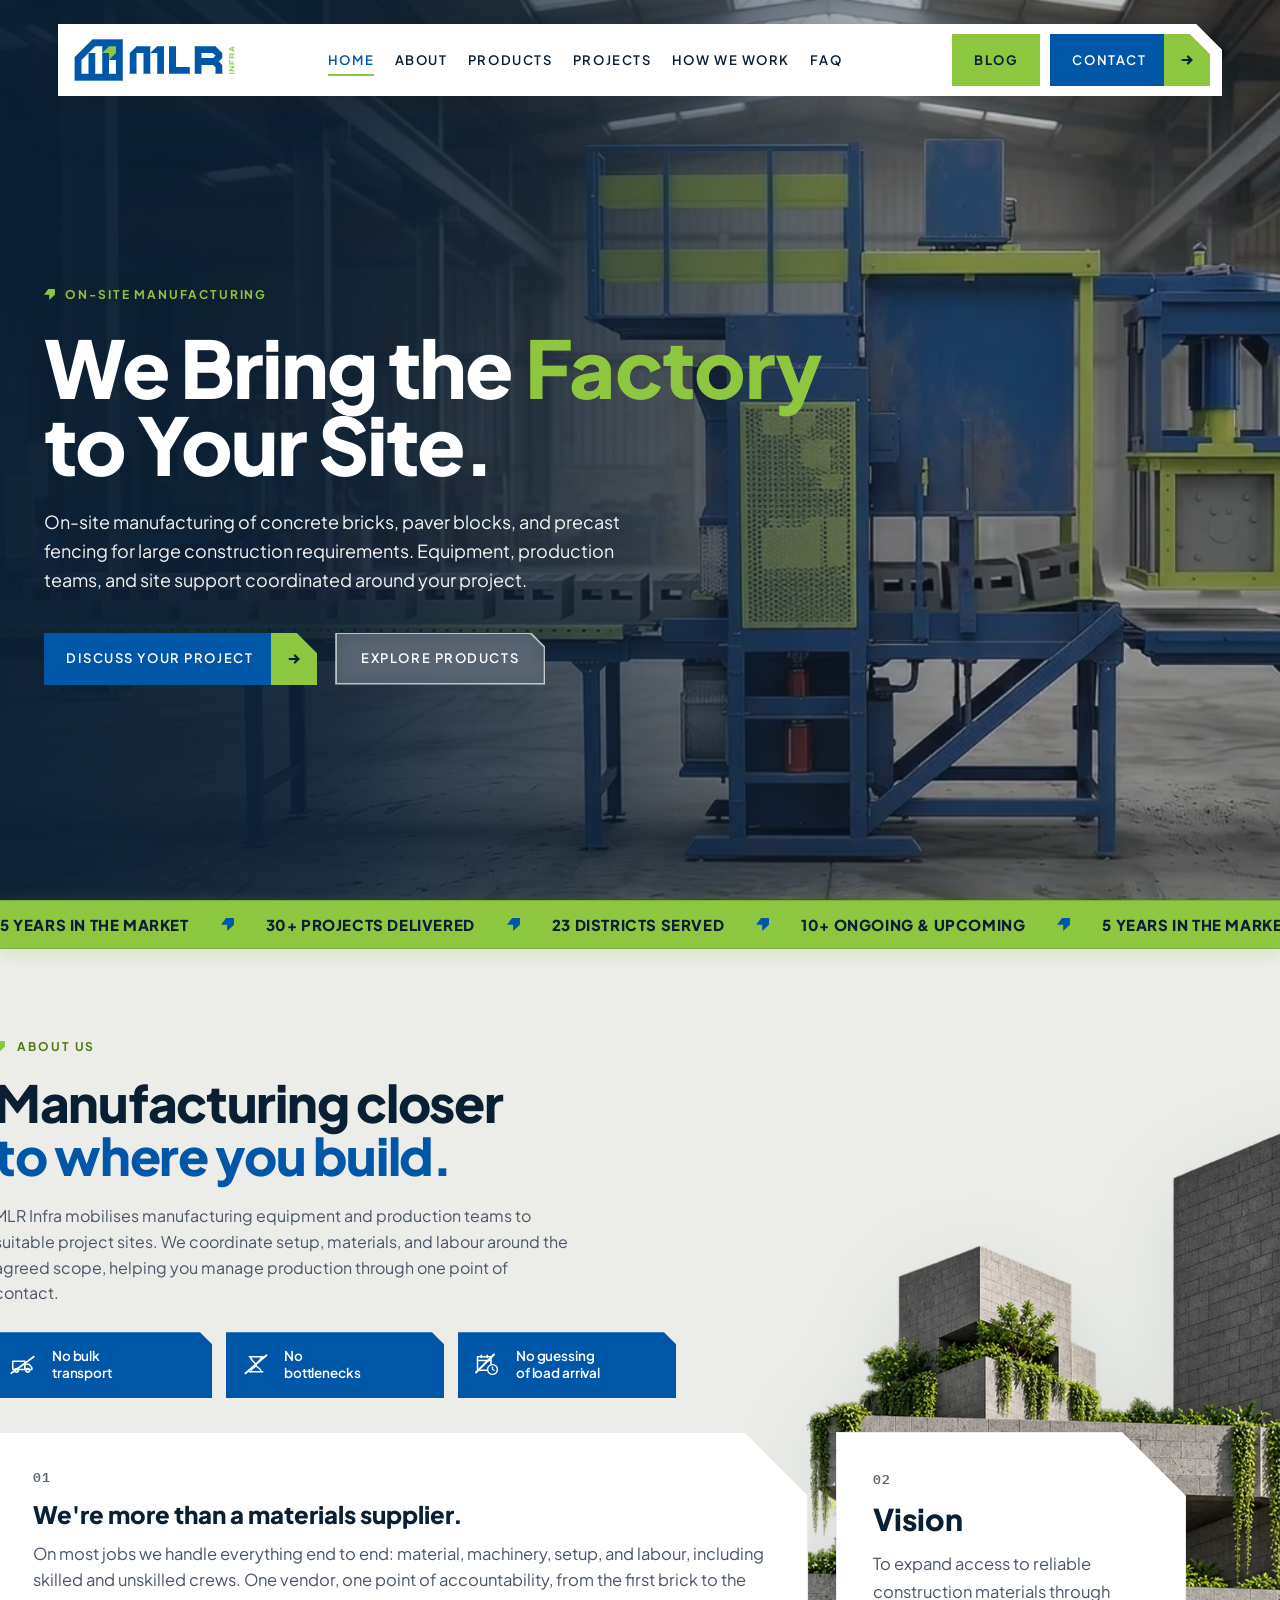
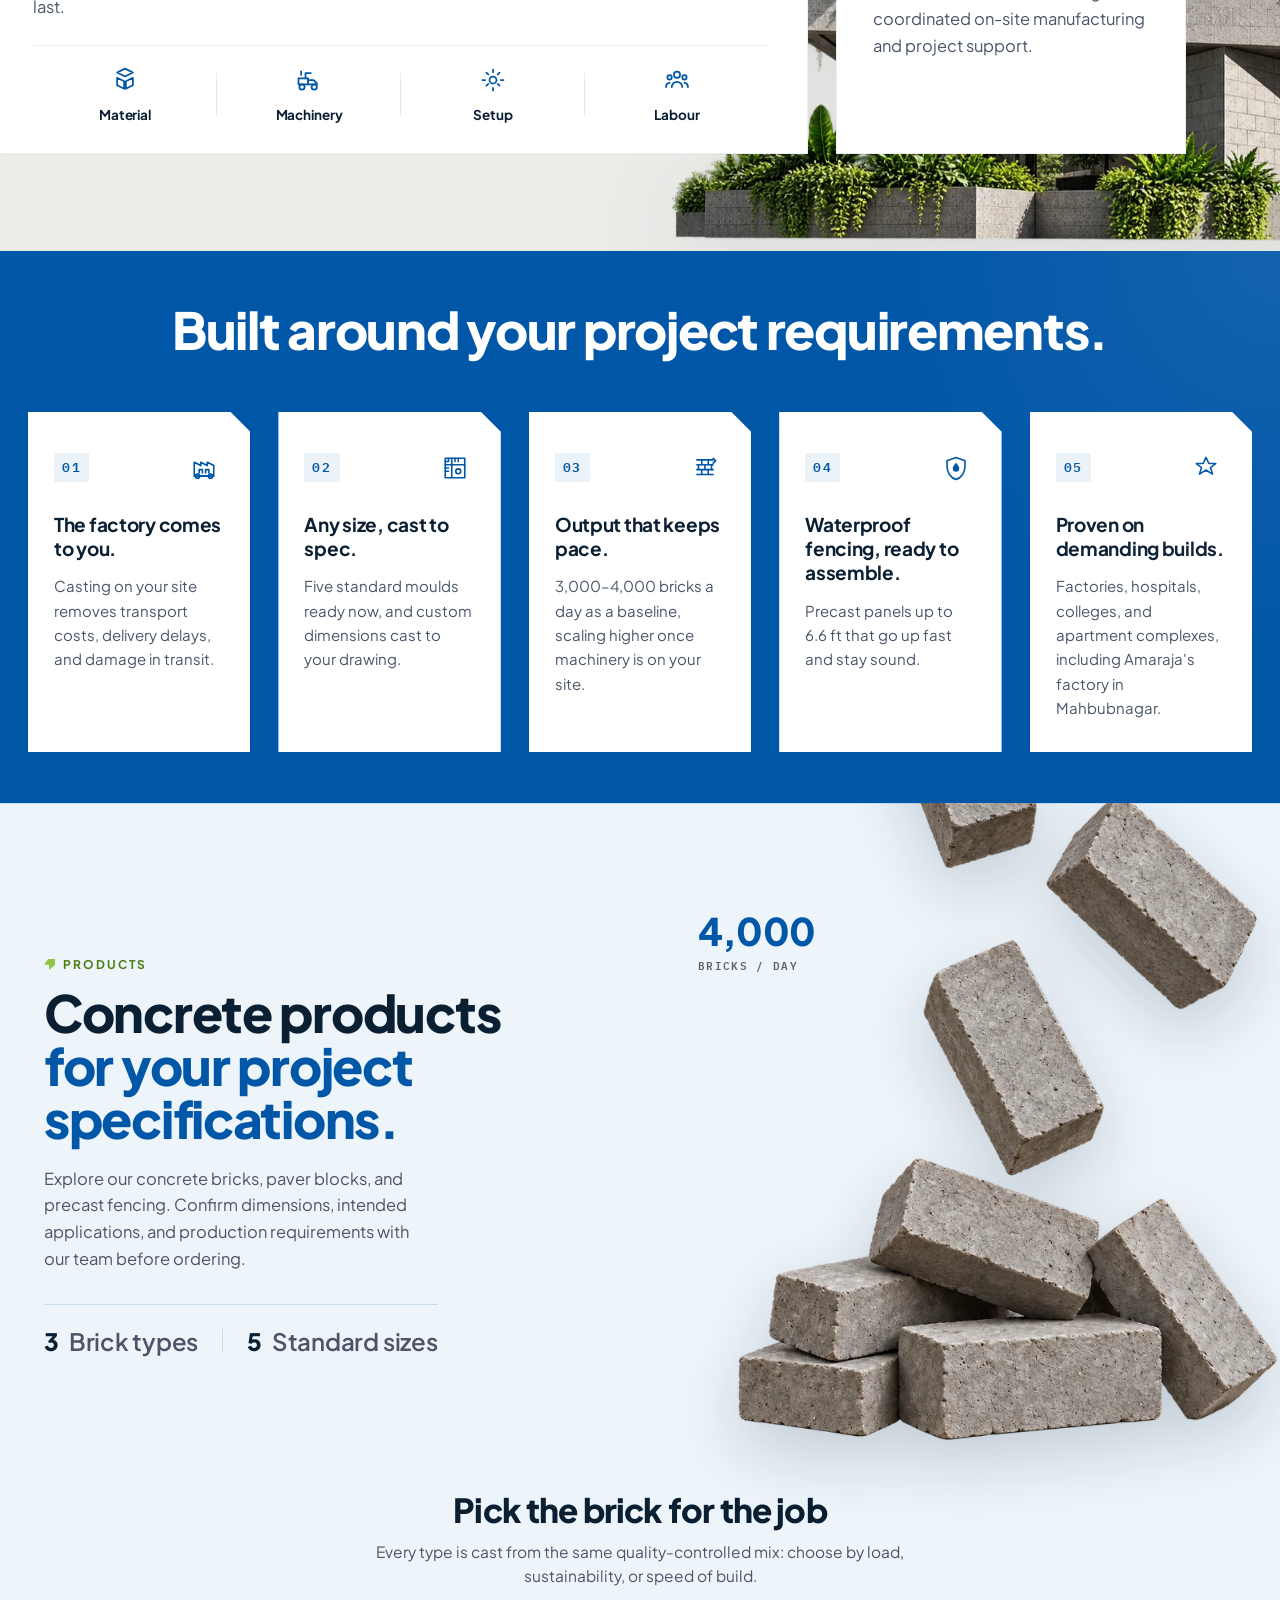
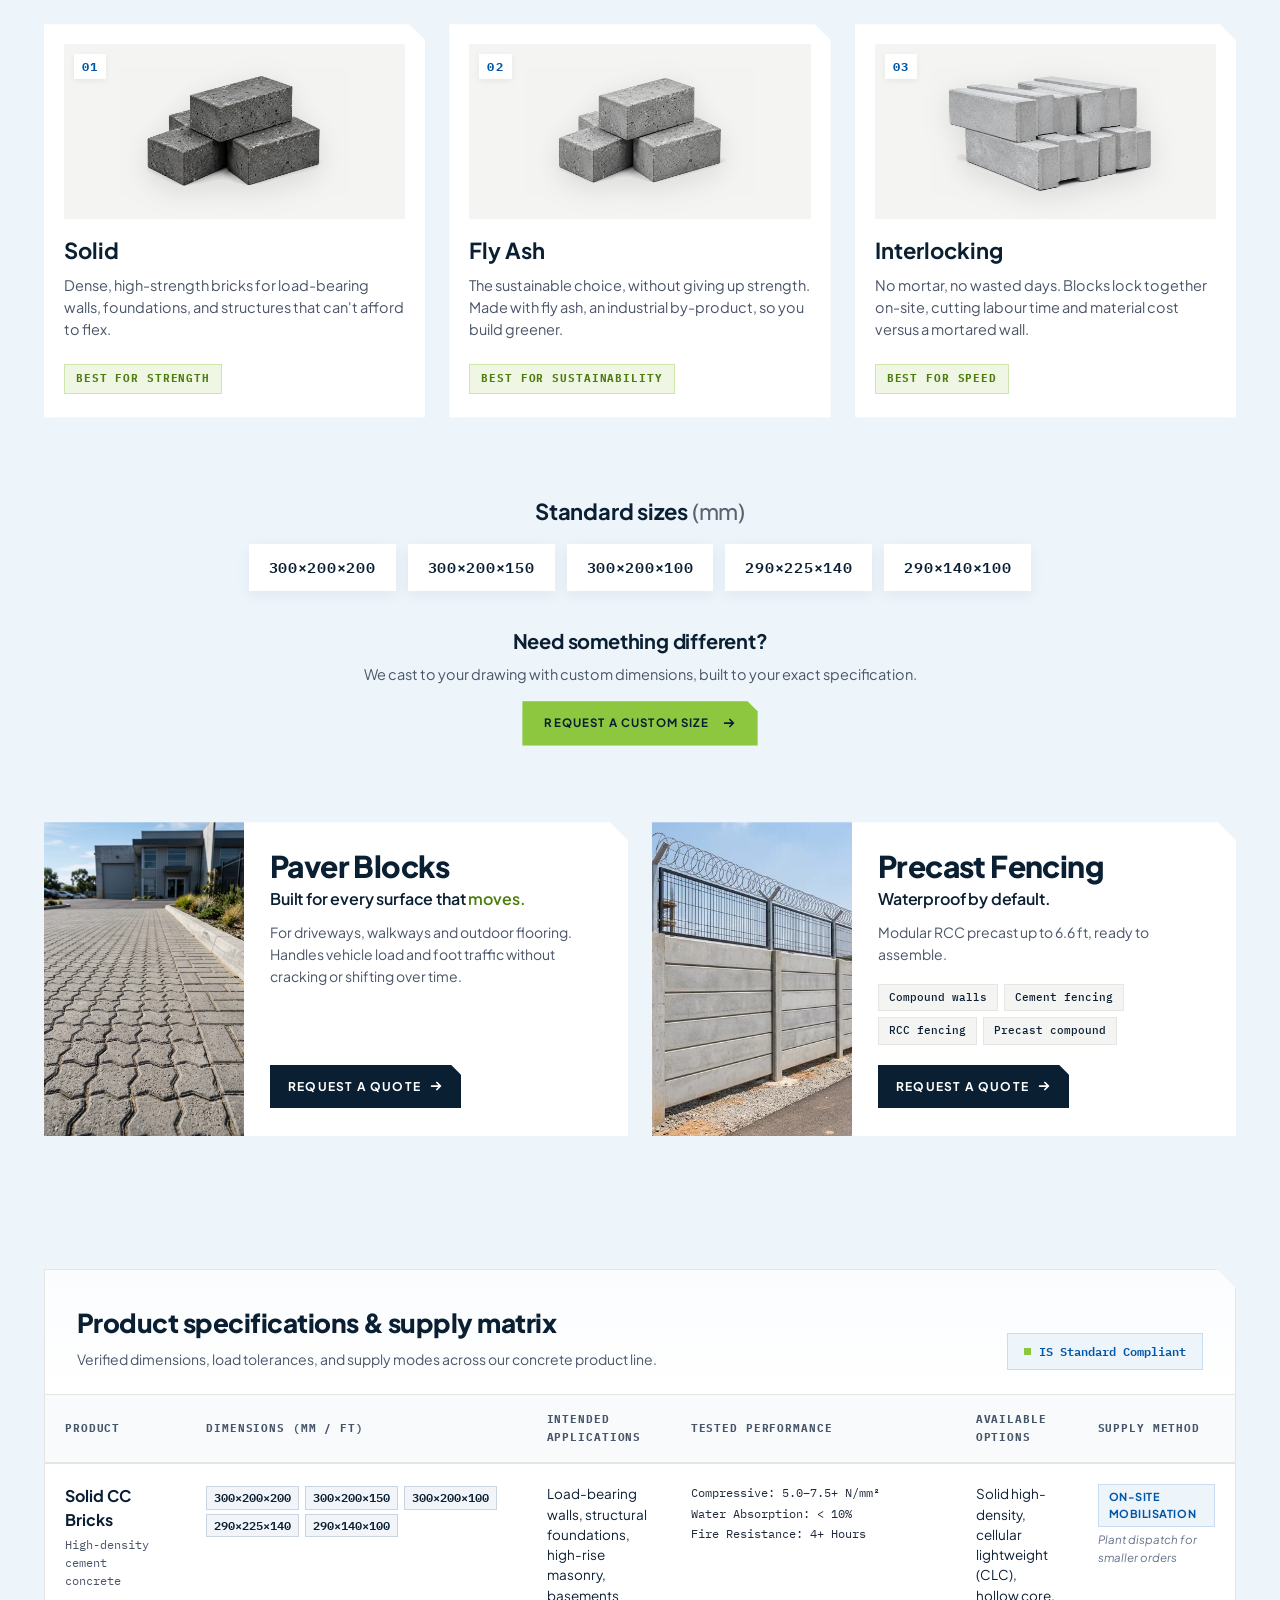
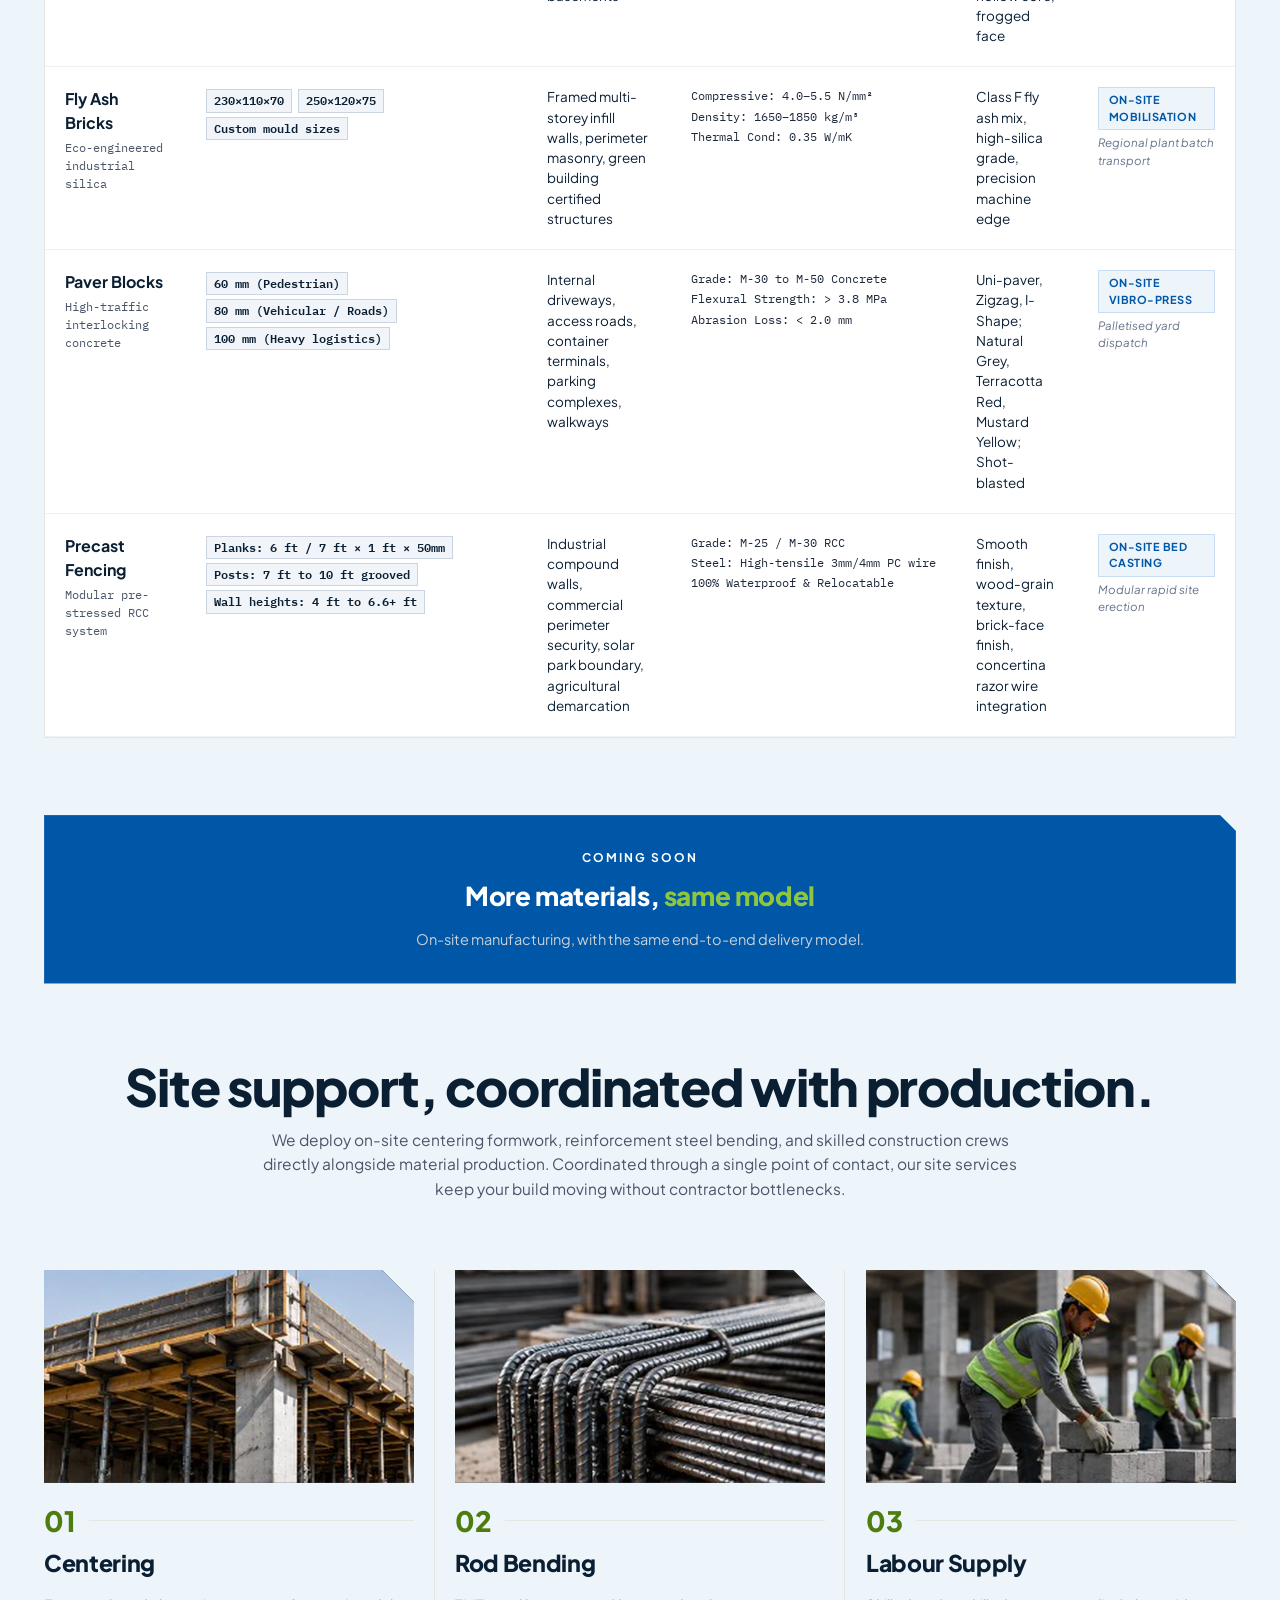
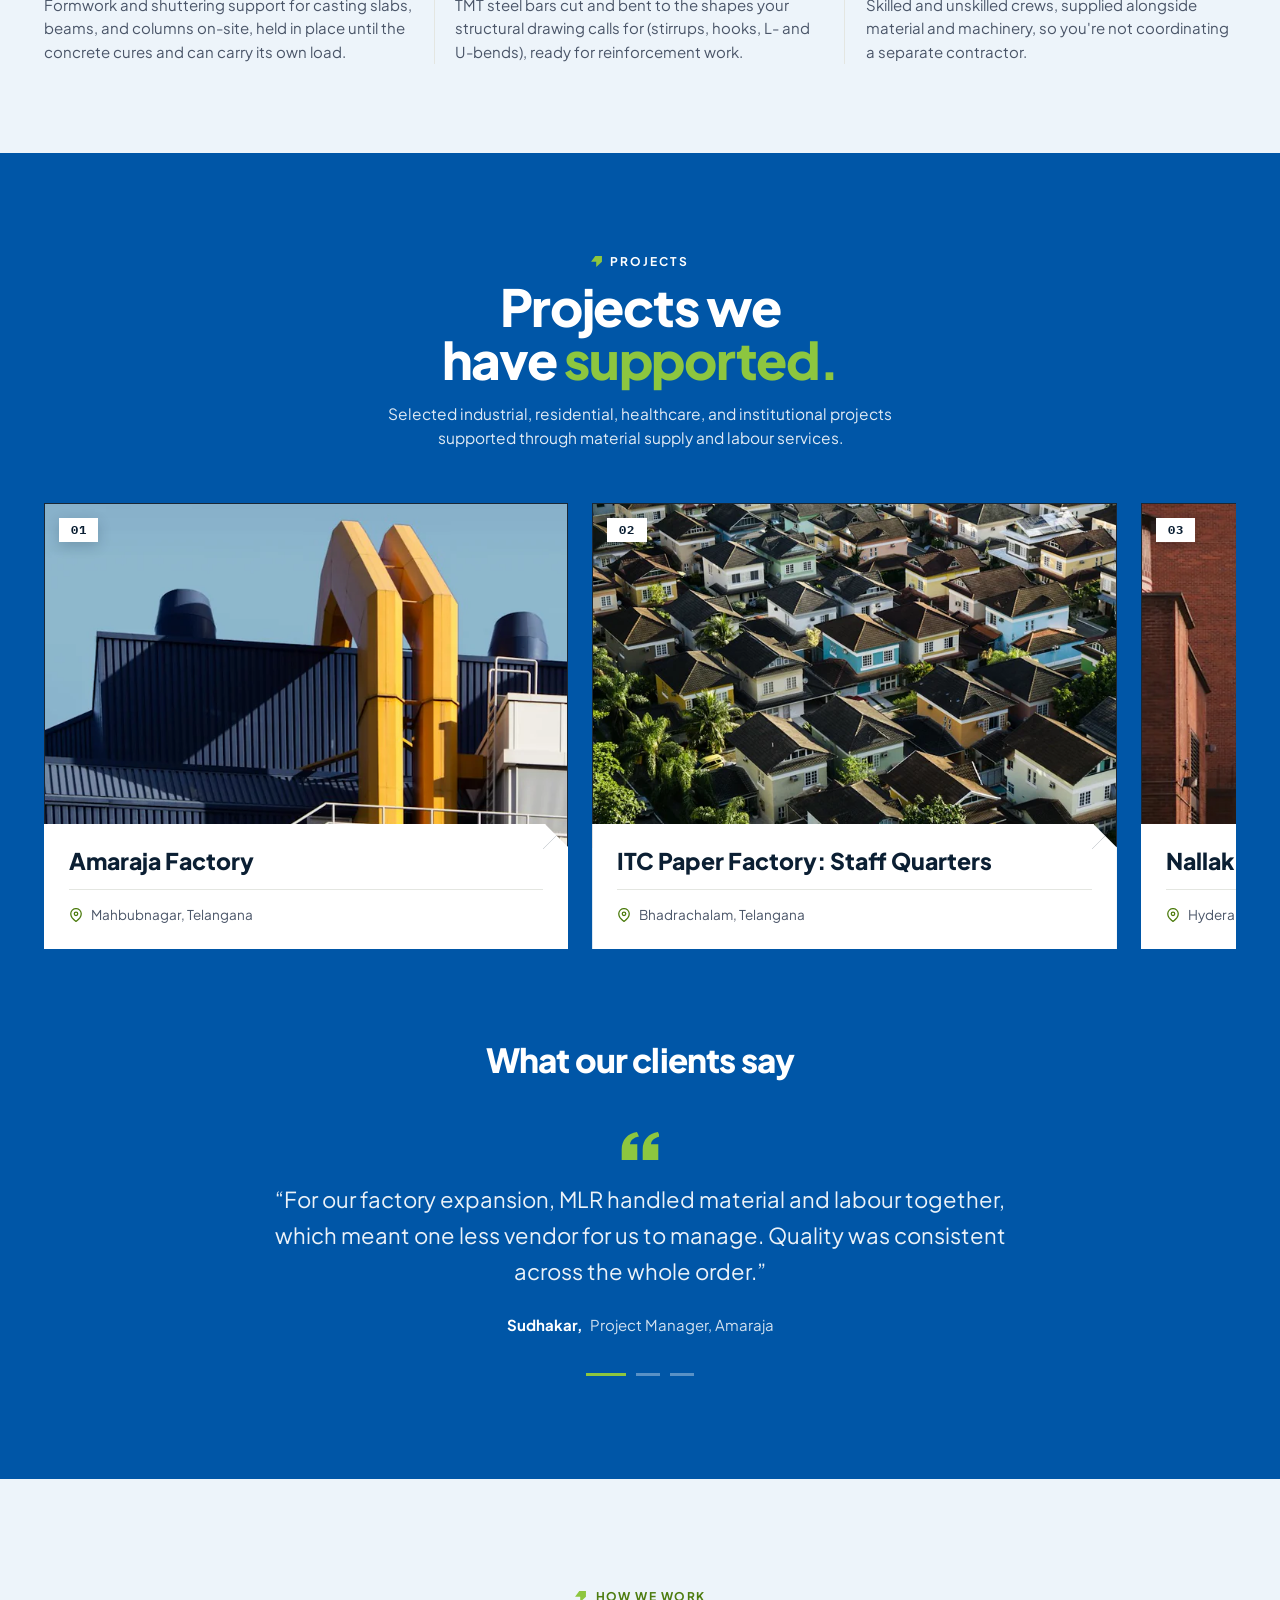
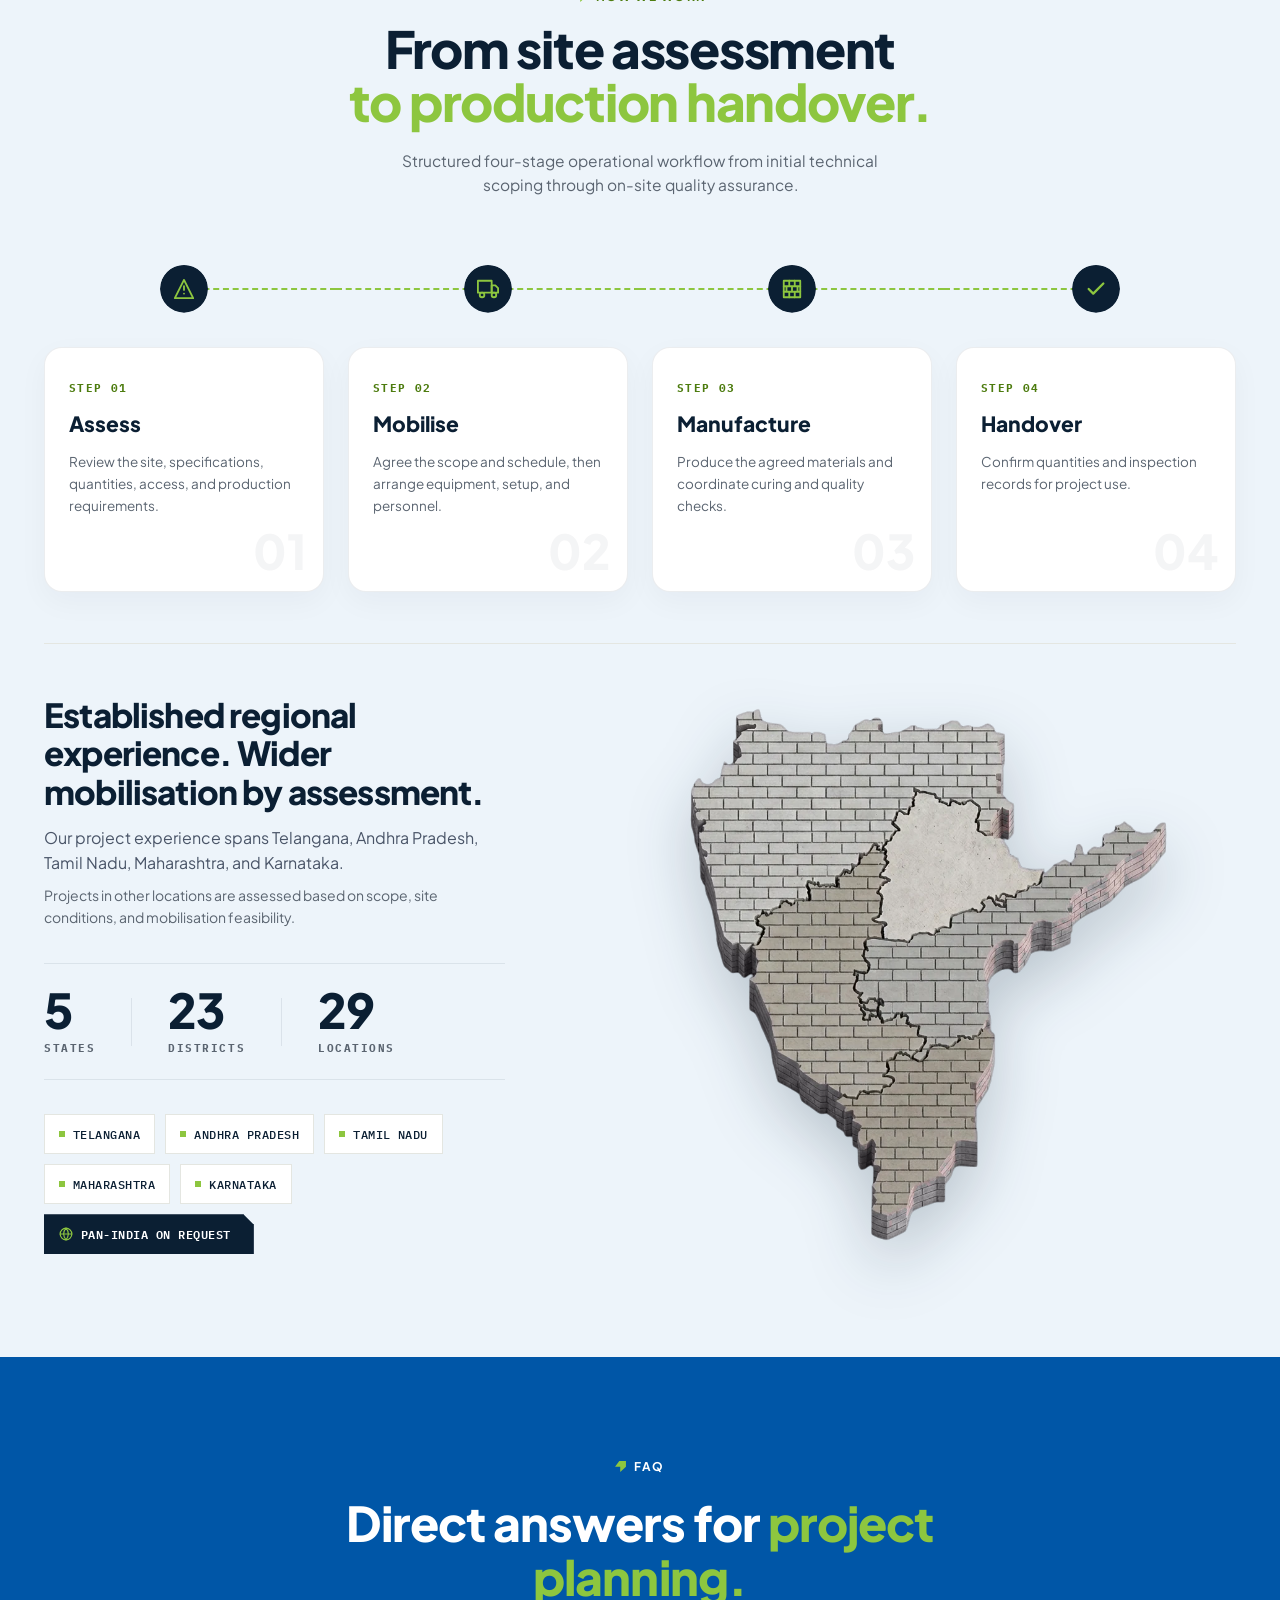
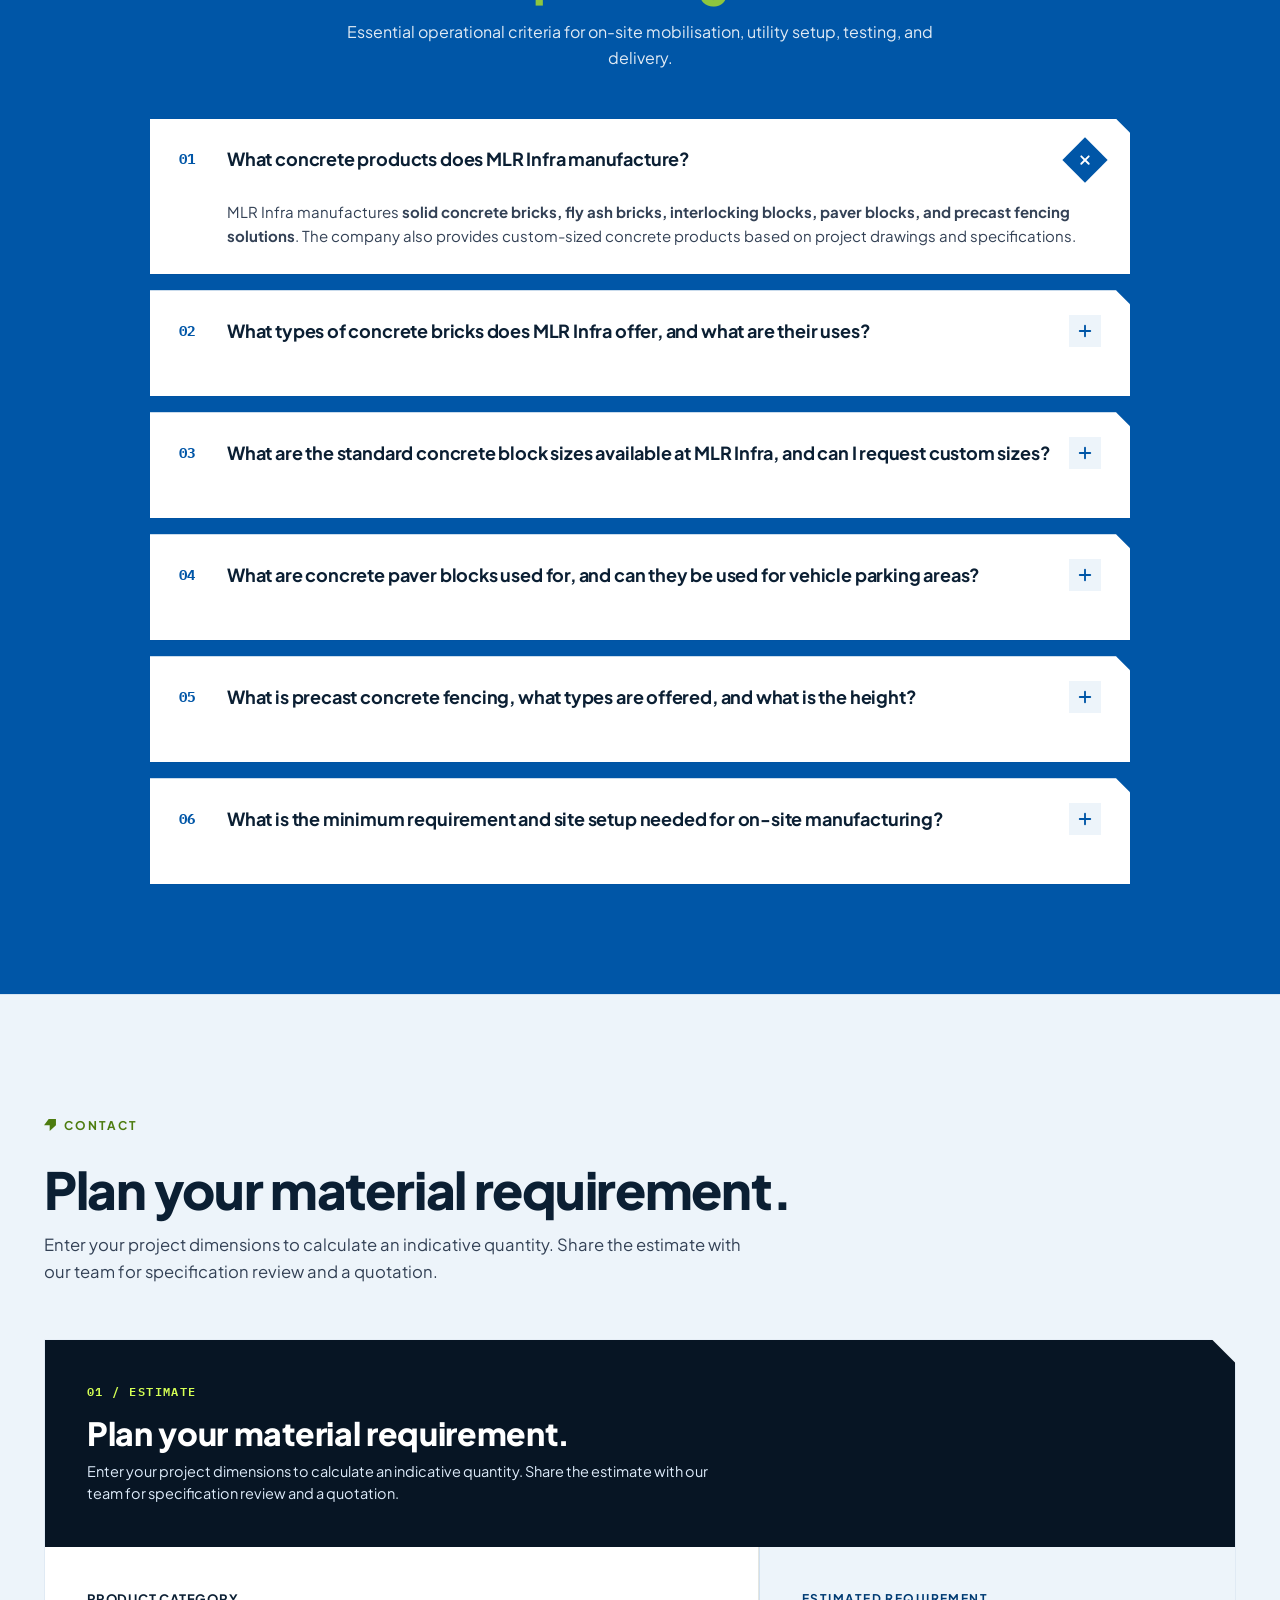
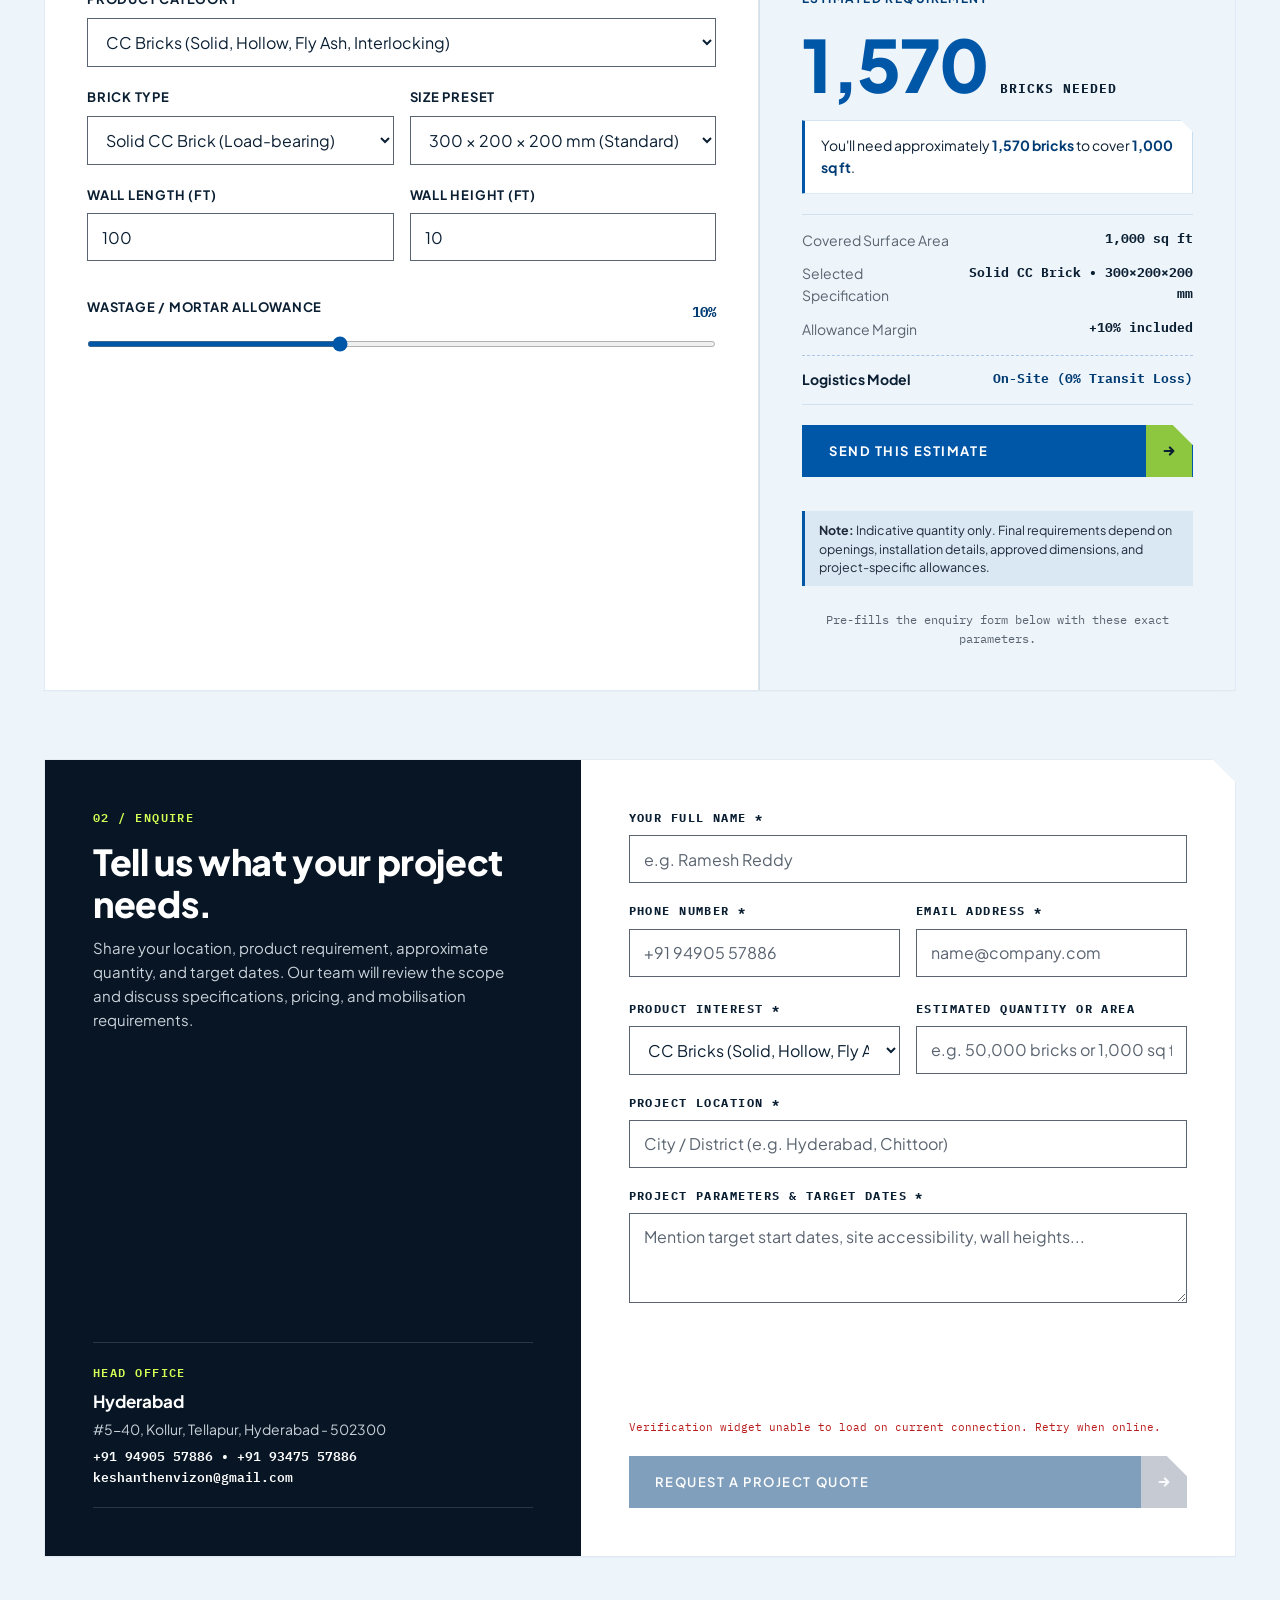
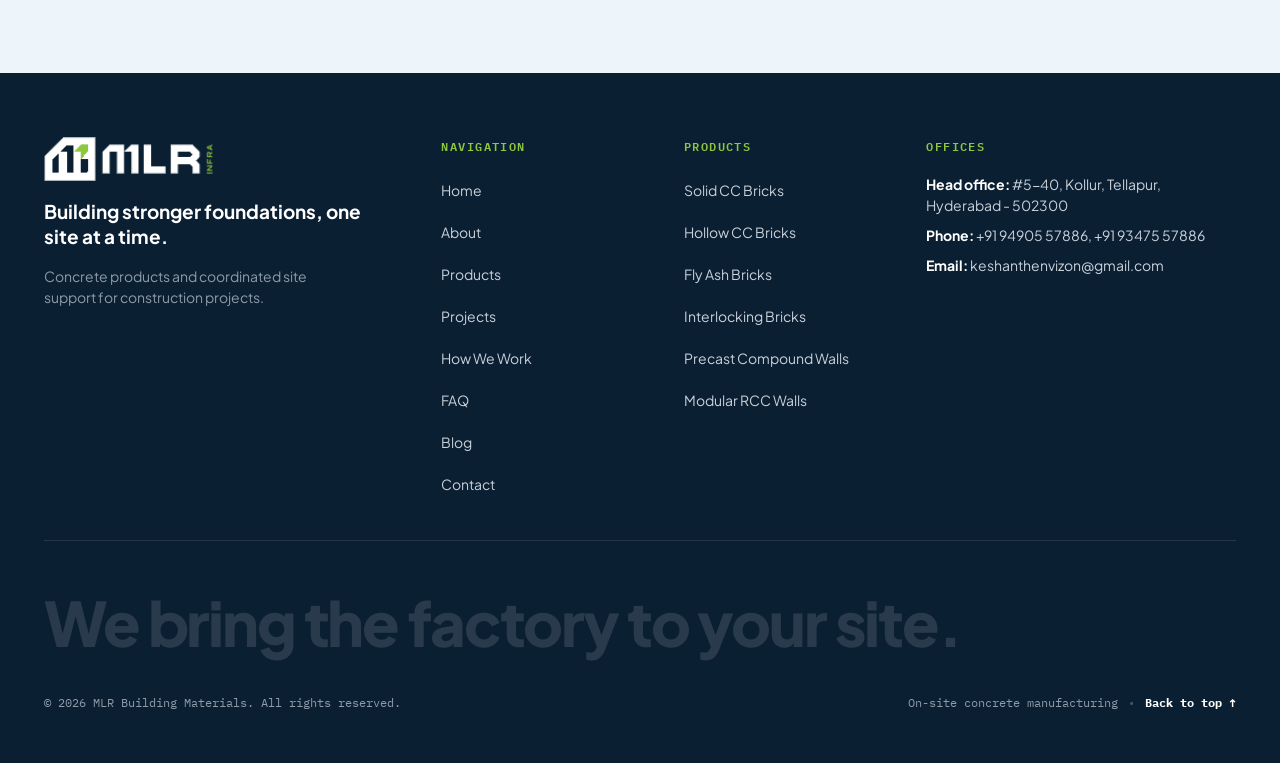
==== commit f21e0b5a: "Update head office address to #5-40, Kollur, Tellapur, Hyderabad - 502300" ====
--- a/index.html
+++ b/index.html
@@ -48,6 +48,15 @@
         "name": "MLR Infra",
         "url": "https://mlrinfra.com/",
         "telephone": ["+919490557886", "+919347557886"],
+        "email": "keshanthenvizon@gmail.com",
+        "address": {
+          "@type": "PostalAddress",
+          "streetAddress": "#5-40, Kollur, Tellapur",
+          "addressLocality": "Hyderabad",
+          "addressRegion": "Telangana",
+          "postalCode": "502300",
+          "addressCountry": "IN"
+        },
         "description": "MLR Infra is a concrete products manufacturer offering construction materials and solutions for residential, commercial, and infrastructure projects. The company provides solid concrete blocks, fly ash blocks, interlocking blocks, concrete paver blocks, and precast fencing solutions. MLR Infra also manufactures customised concrete products based on customer drawings, dimensions, and project specifications.",
         "makesOffer": [
           {
@@ -2013,20 +2022,7 @@
               <div class="hub-block">
                 <span class="hub-type">Head office</span>
                 <div class="hub-title">Hyderabad</div>
-                <div class="hub-address">[REAL DATA: office street address], Hyderabad, Telangana</div>
-                <div class="hub-phone">
-                  <a href="tel:+919490557886" class="hub-phone-link">+91 94905 57886</a> &bull;
-                  <a href="tel:+919347557886" class="hub-phone-link">+91 93475 57886</a>
-                </div>
-                <div class="hub-phone">
-                  <a href="mailto:keshanthenvizon@gmail.com" class="hub-phone-link">keshanthenvizon@gmail.com</a>
-                </div>
-              </div>
-
-              <div class="hub-block">
-                <span class="hub-type">Plant</span>
-                <div class="hub-title">[REAL DATA: plant name]</div>
-                <div class="hub-address">[REAL DATA: plant address]</div>
+                <div class="hub-address">#5-40, Kollur, Tellapur, Hyderabad - 502300</div>
                 <div class="hub-phone">
                   <a href="tel:+919490557886" class="hub-phone-link">+91 94905 57886</a> &bull;
                   <a href="tel:+919347557886" class="hub-phone-link">+91 93475 57886</a>
@@ -2168,8 +2164,7 @@
 
           <div class="footer-contact-col">
             <div class="footer-col-title">OFFICES</div>
-            <p class="footer-addr"><strong>Head office:</strong> [REAL DATA: address], Hyderabad, Telangana</p>
-            <p class="footer-addr mt-2"><strong>Plant:</strong> [REAL DATA: plant address]</p>
+            <p class="footer-addr"><strong>Head office:</strong> #5-40, Kollur, Tellapur, Hyderabad - 502300</p>
             <p class="footer-addr mt-2"><strong>Phone:</strong> <a href="tel:+919490557886" class="footer-phone-link">+91 94905 57886</a>, <a href="tel:+919347557886" class="footer-phone-link">+91 93475 57886</a></p>
             <p class="footer-addr mt-2"><strong>Email:</strong> <a href="mailto:keshanthenvizon@gmail.com" class="footer-phone-link">keshanthenvizon@gmail.com</a></p>
           </div>
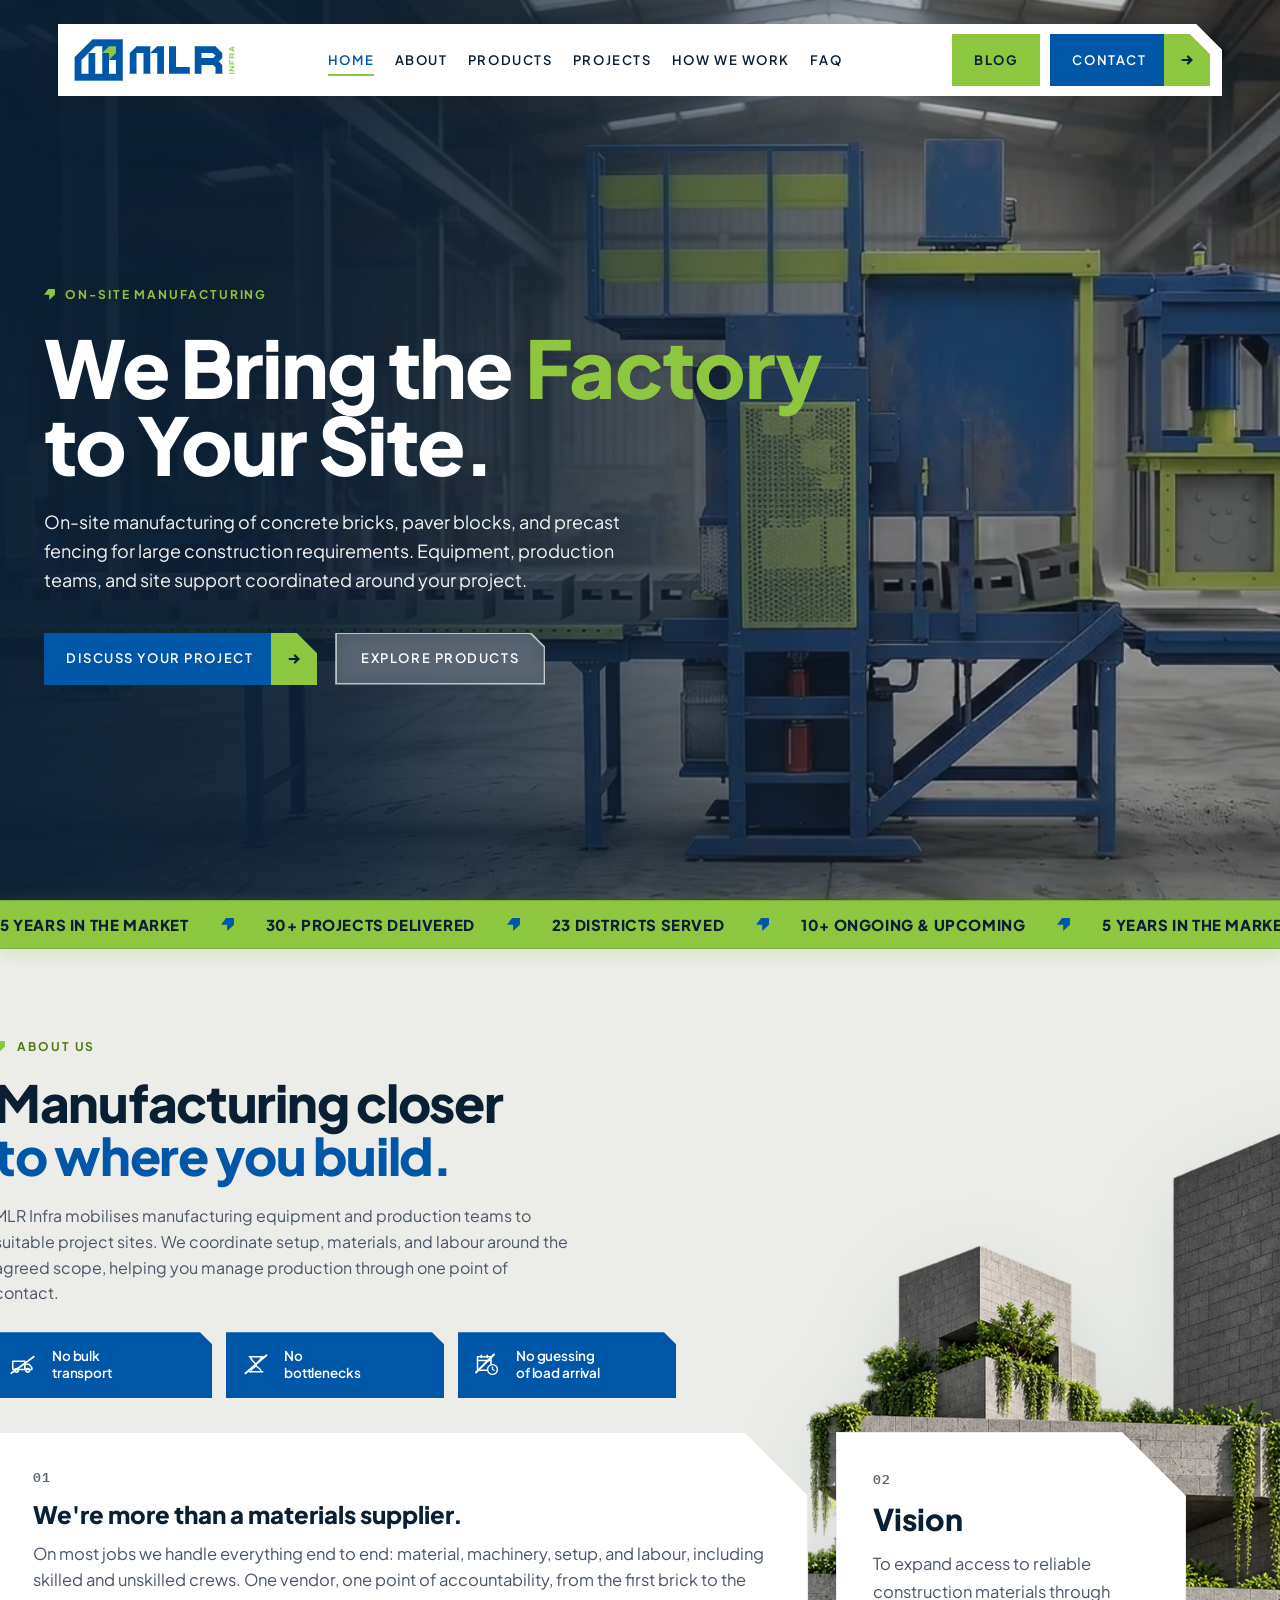
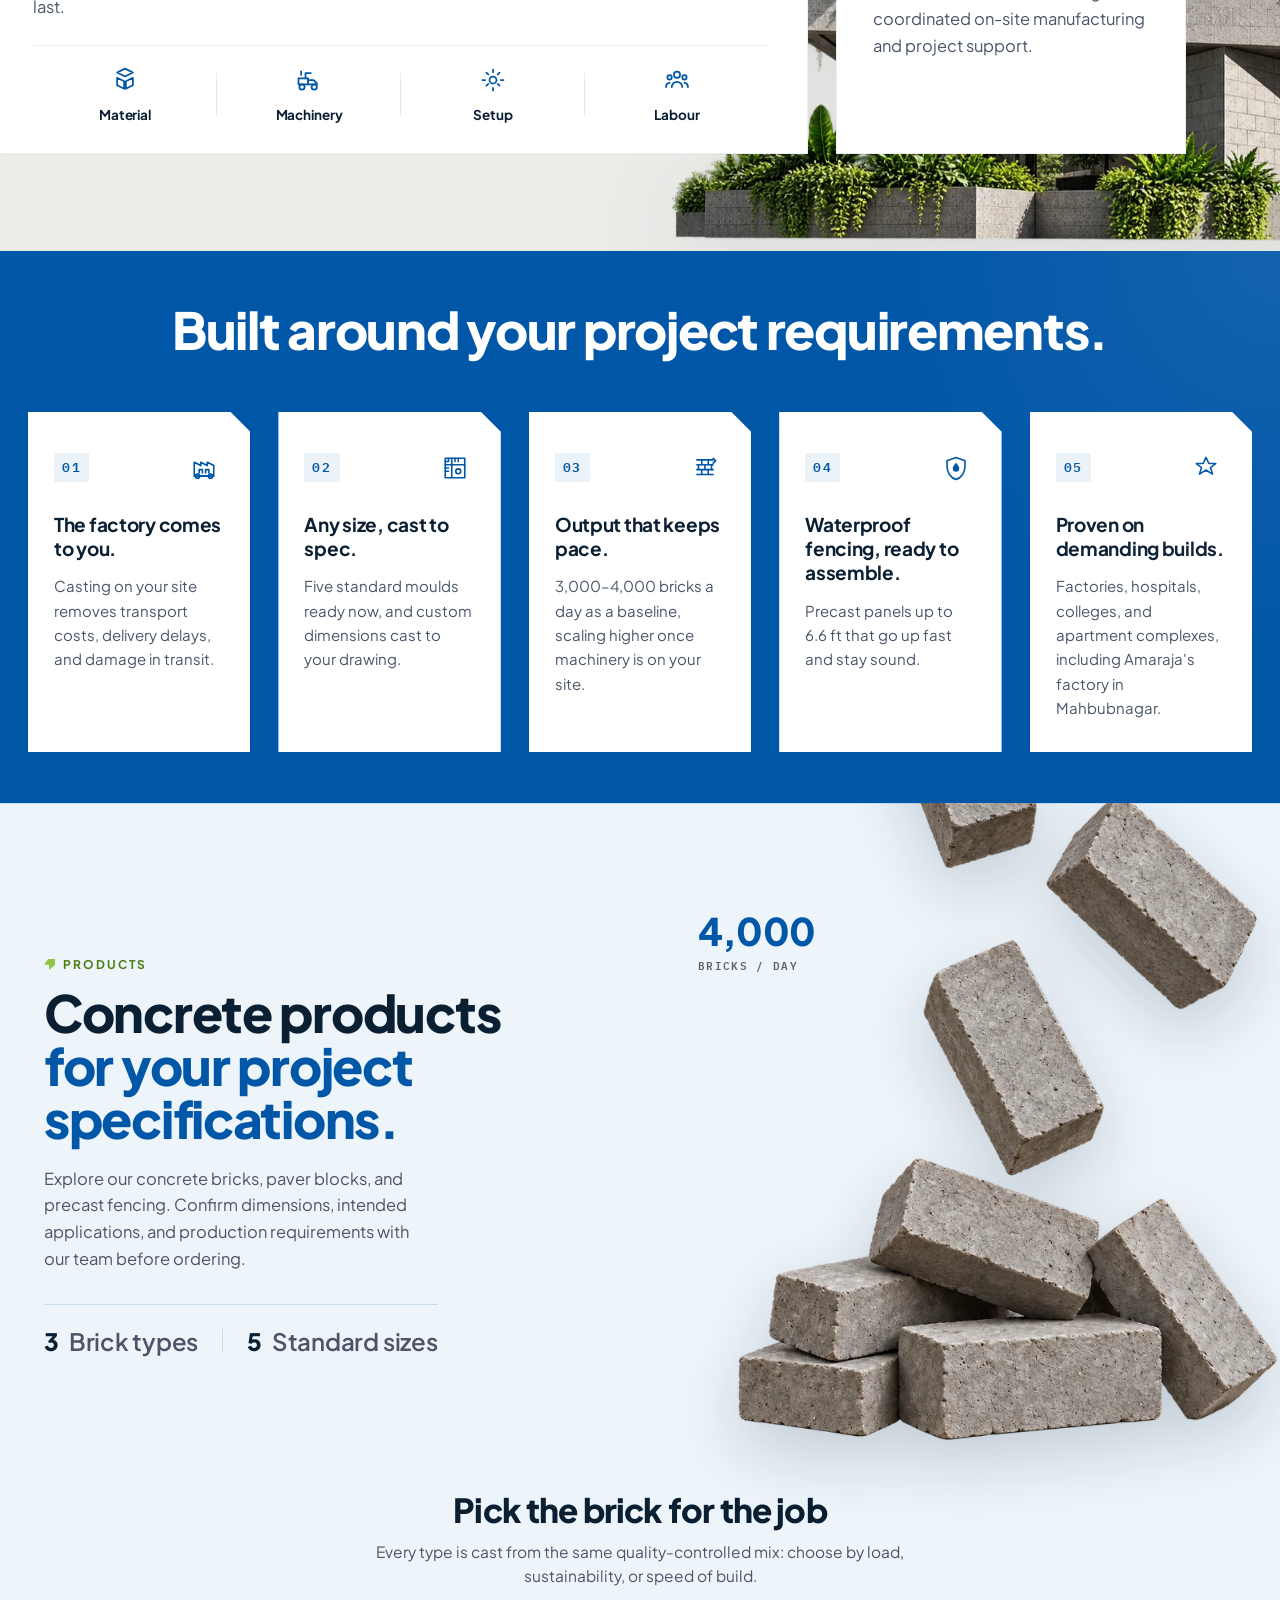
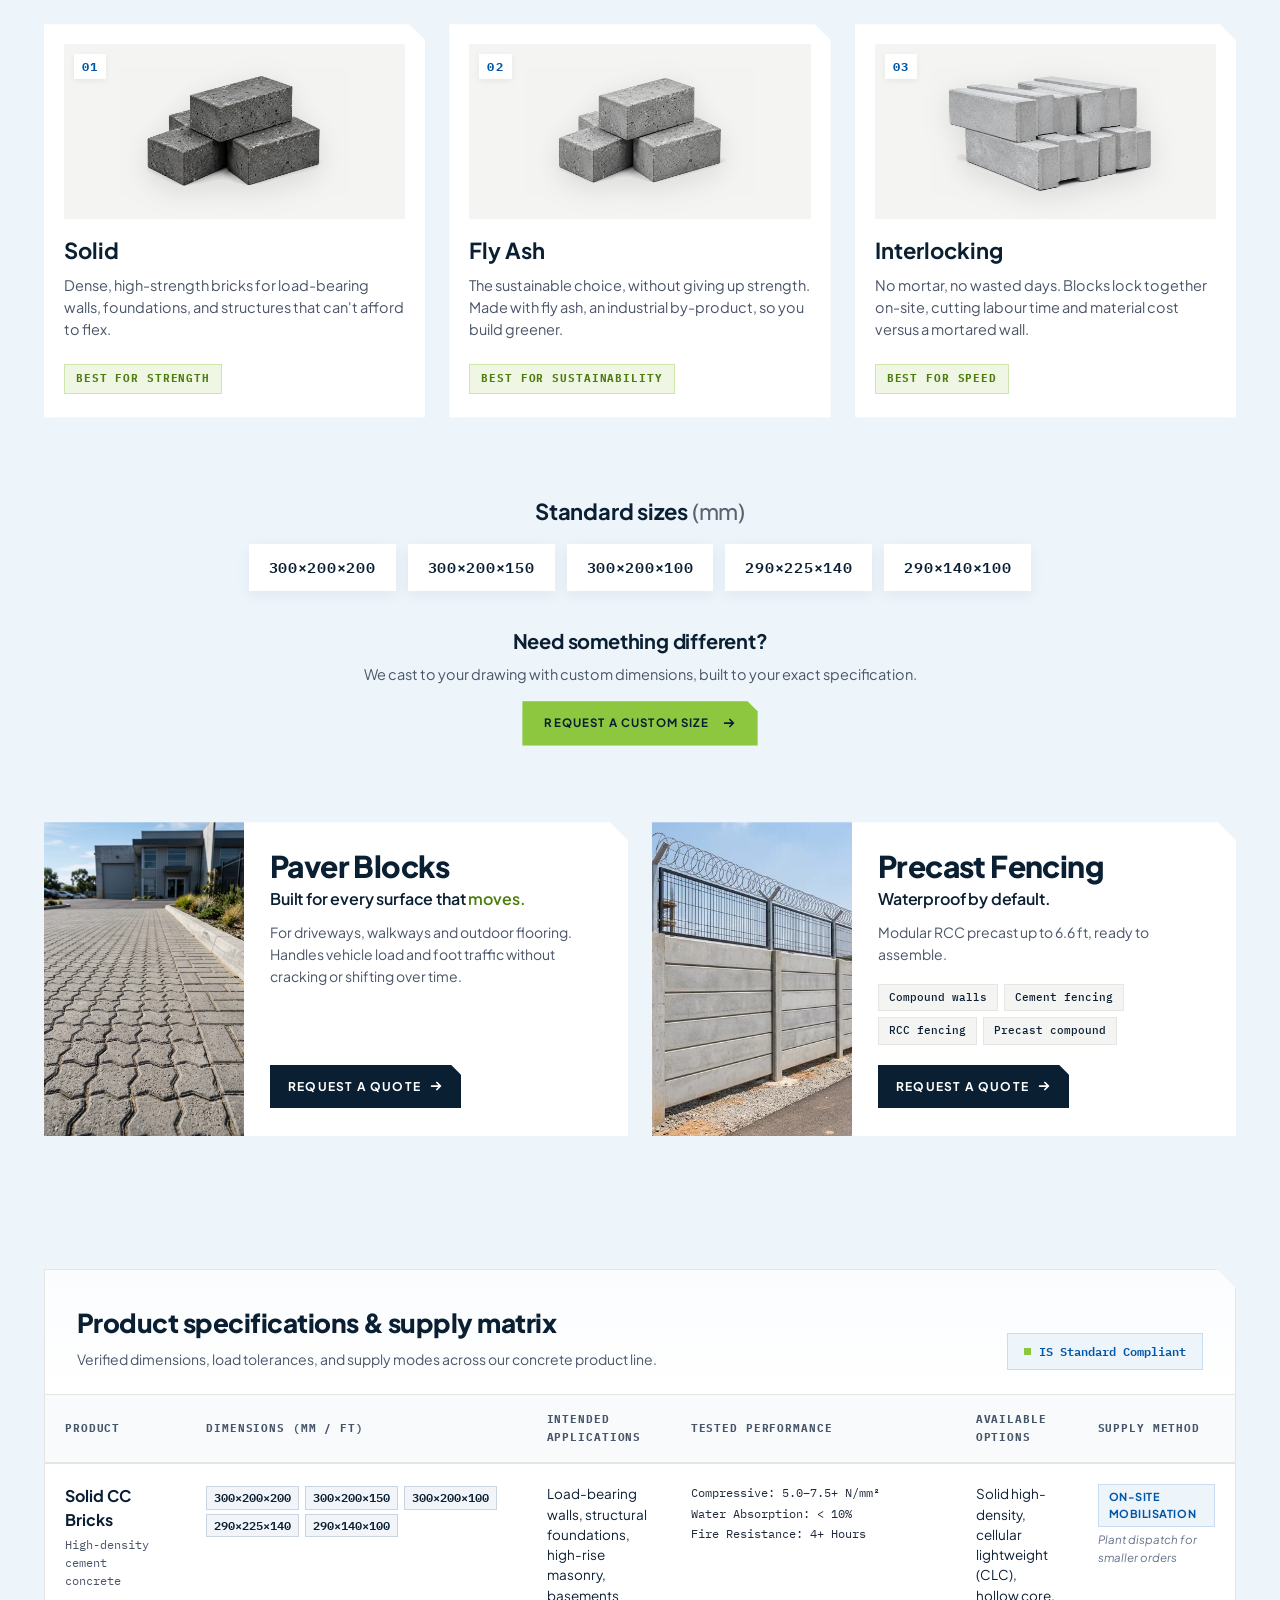
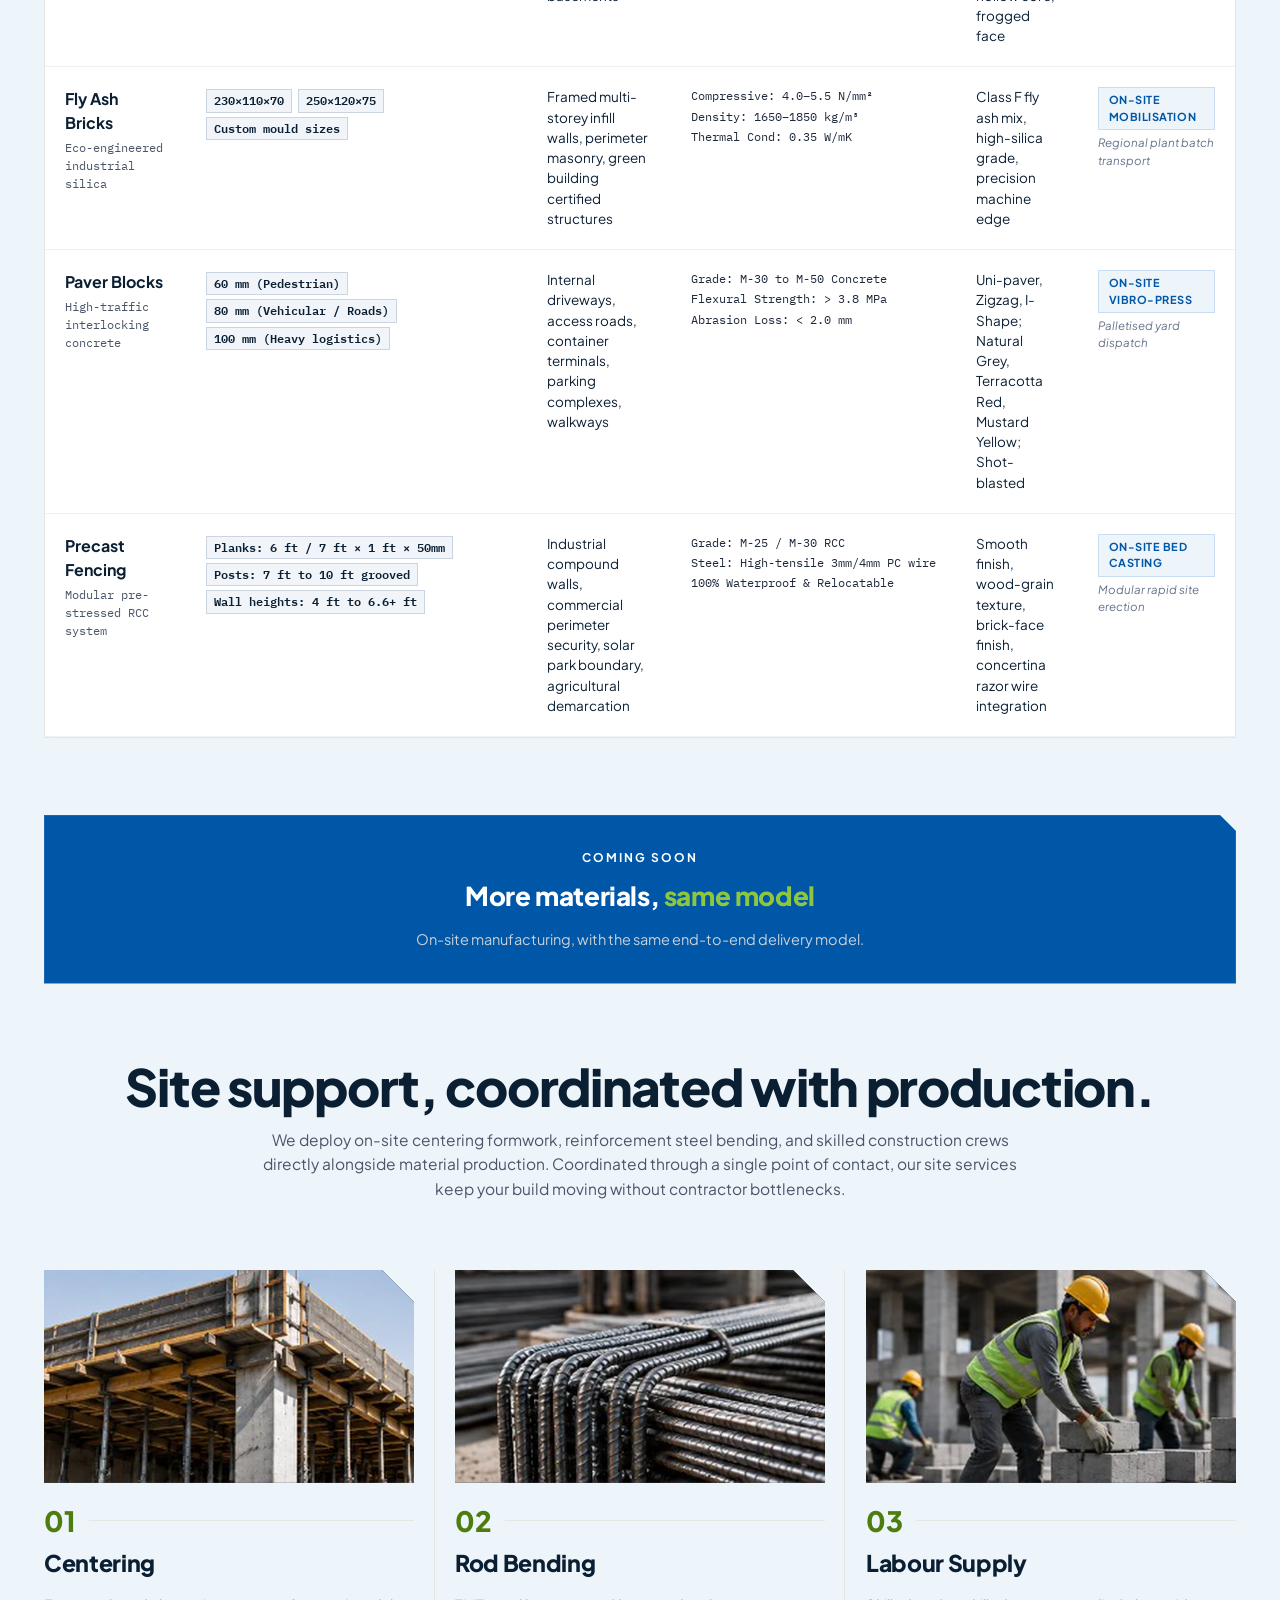
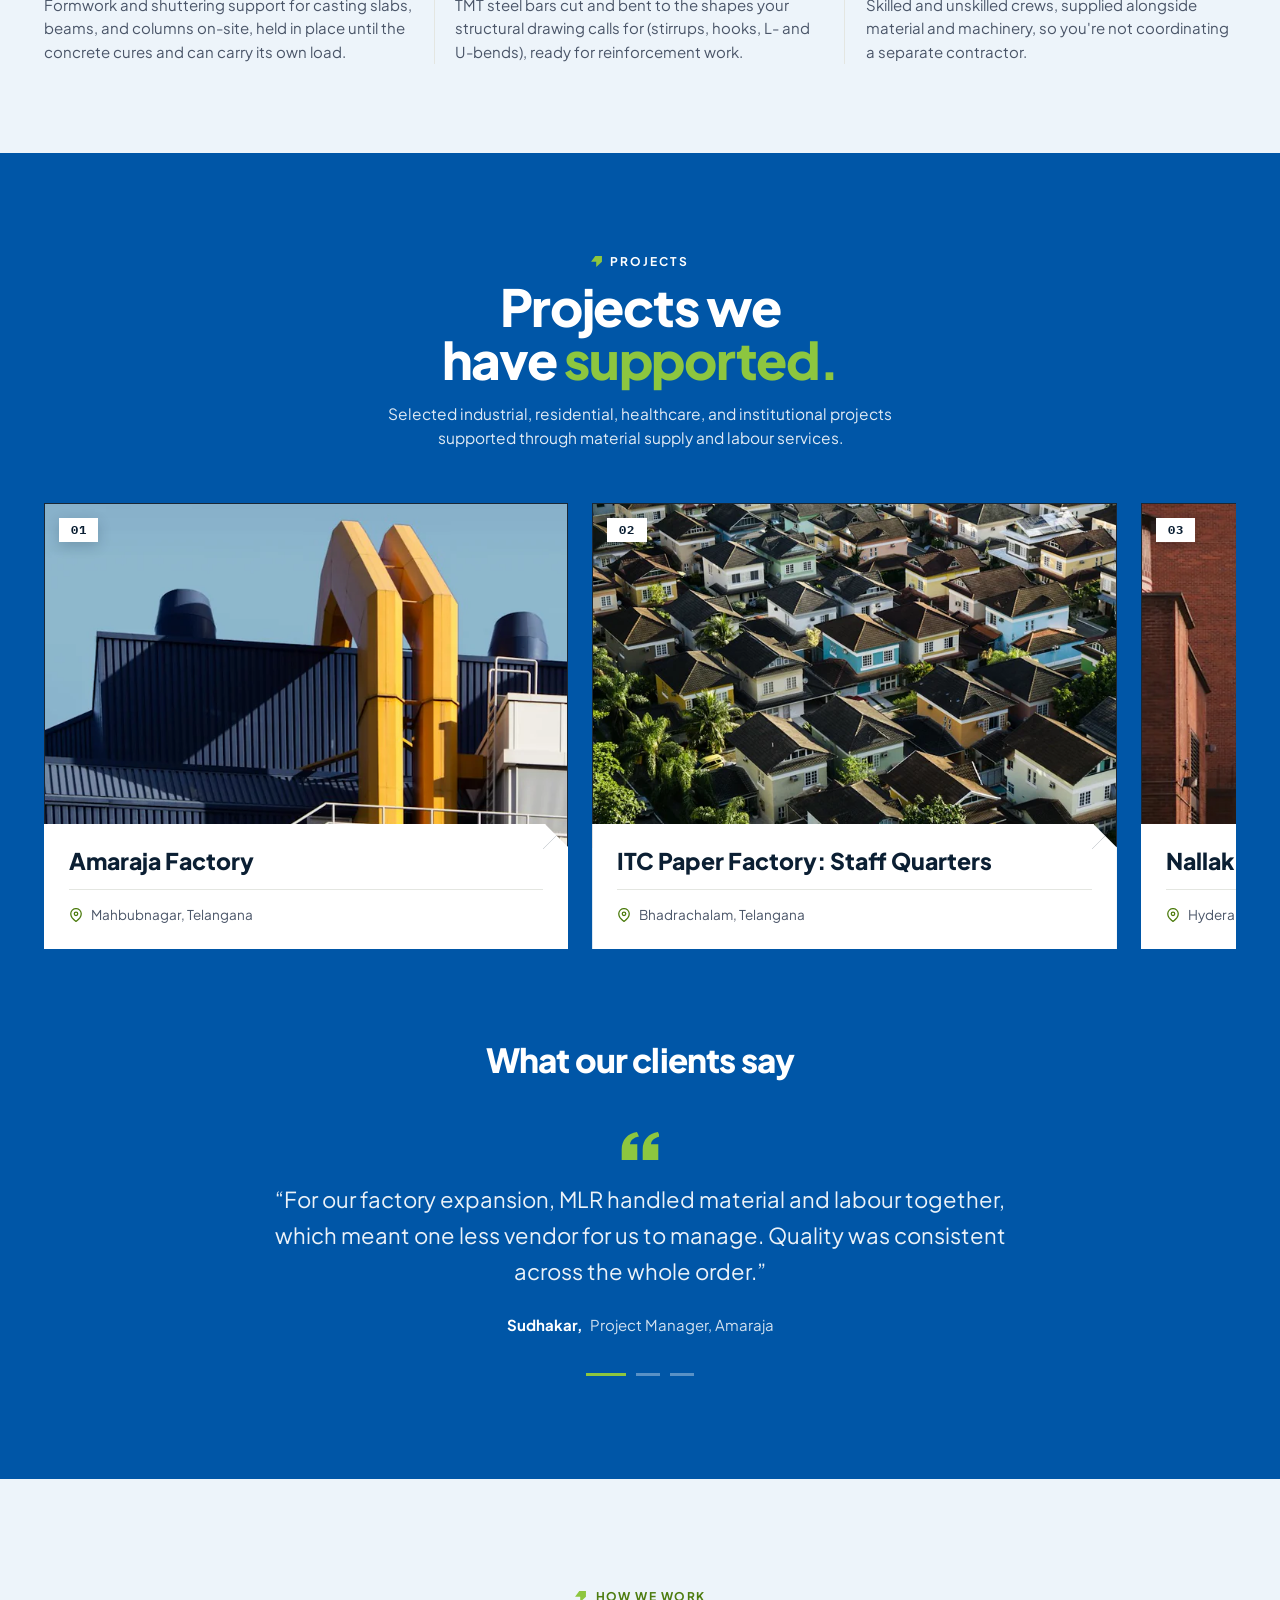
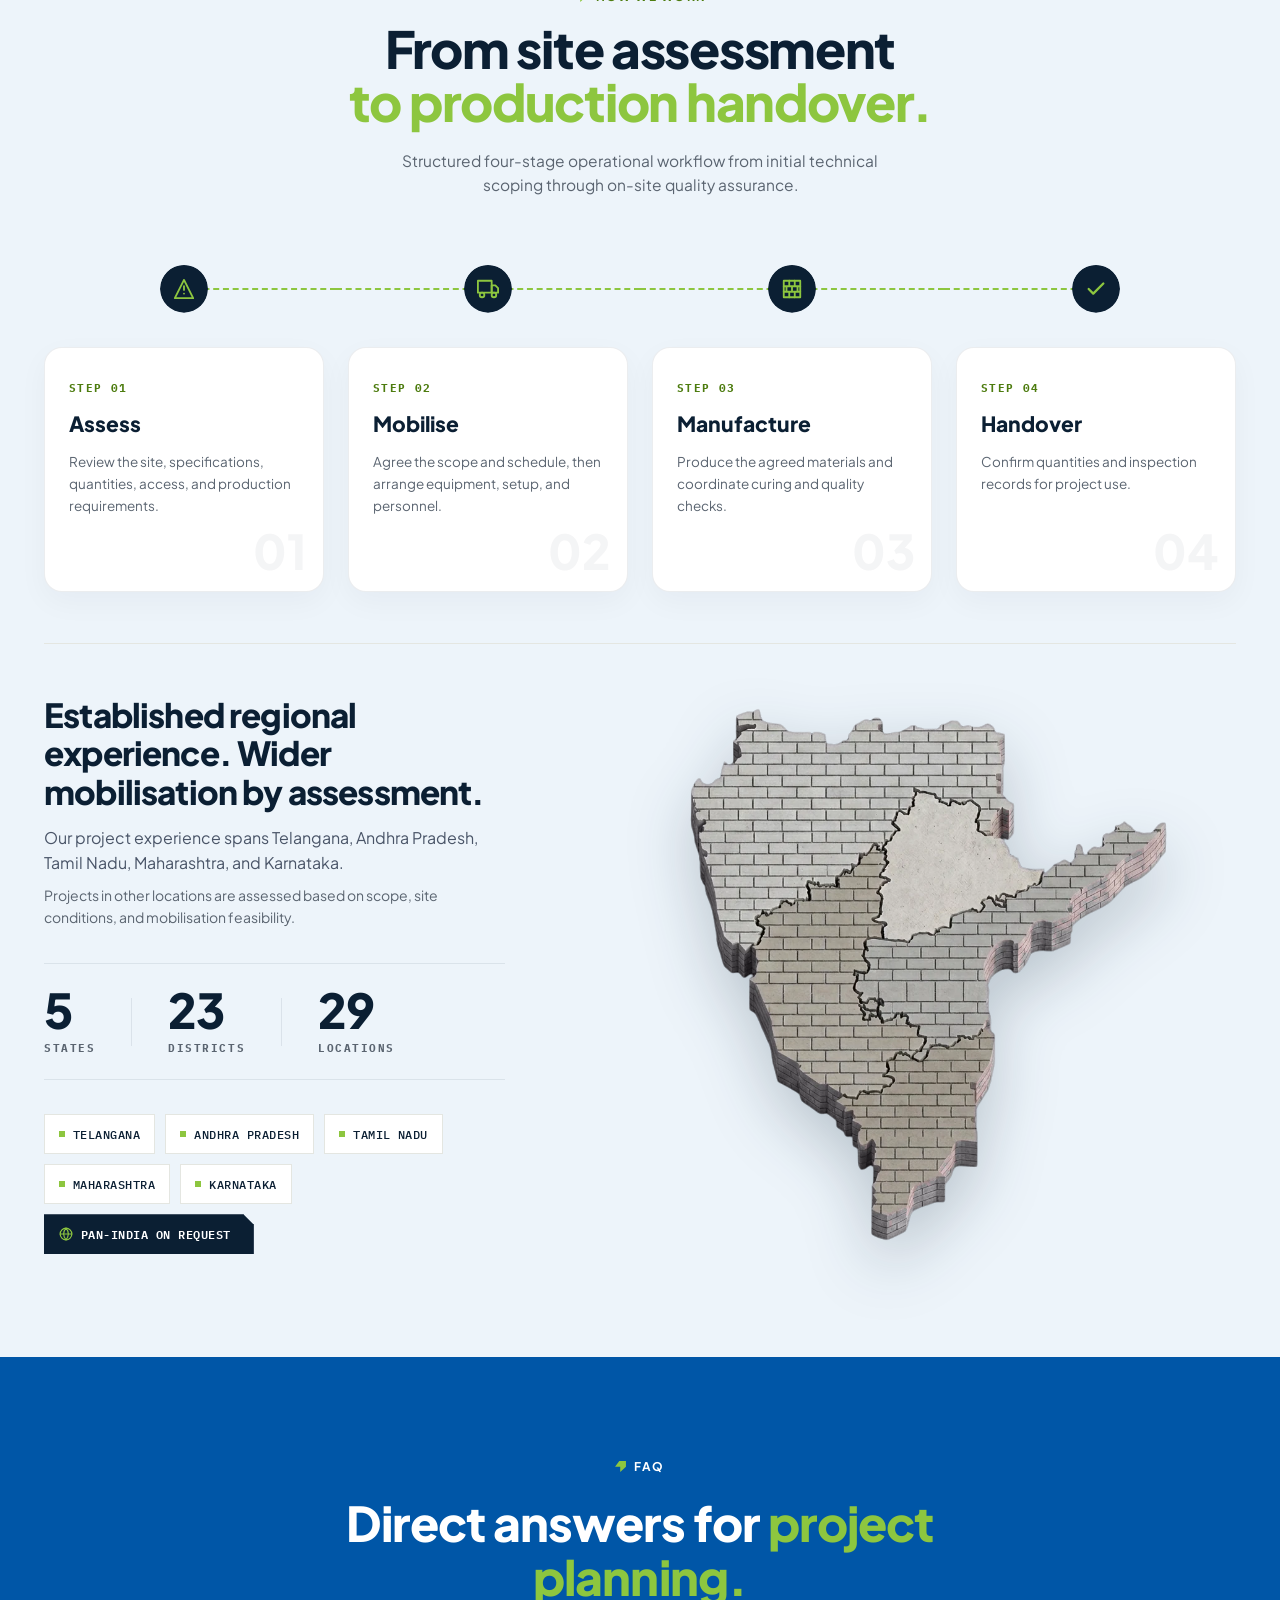
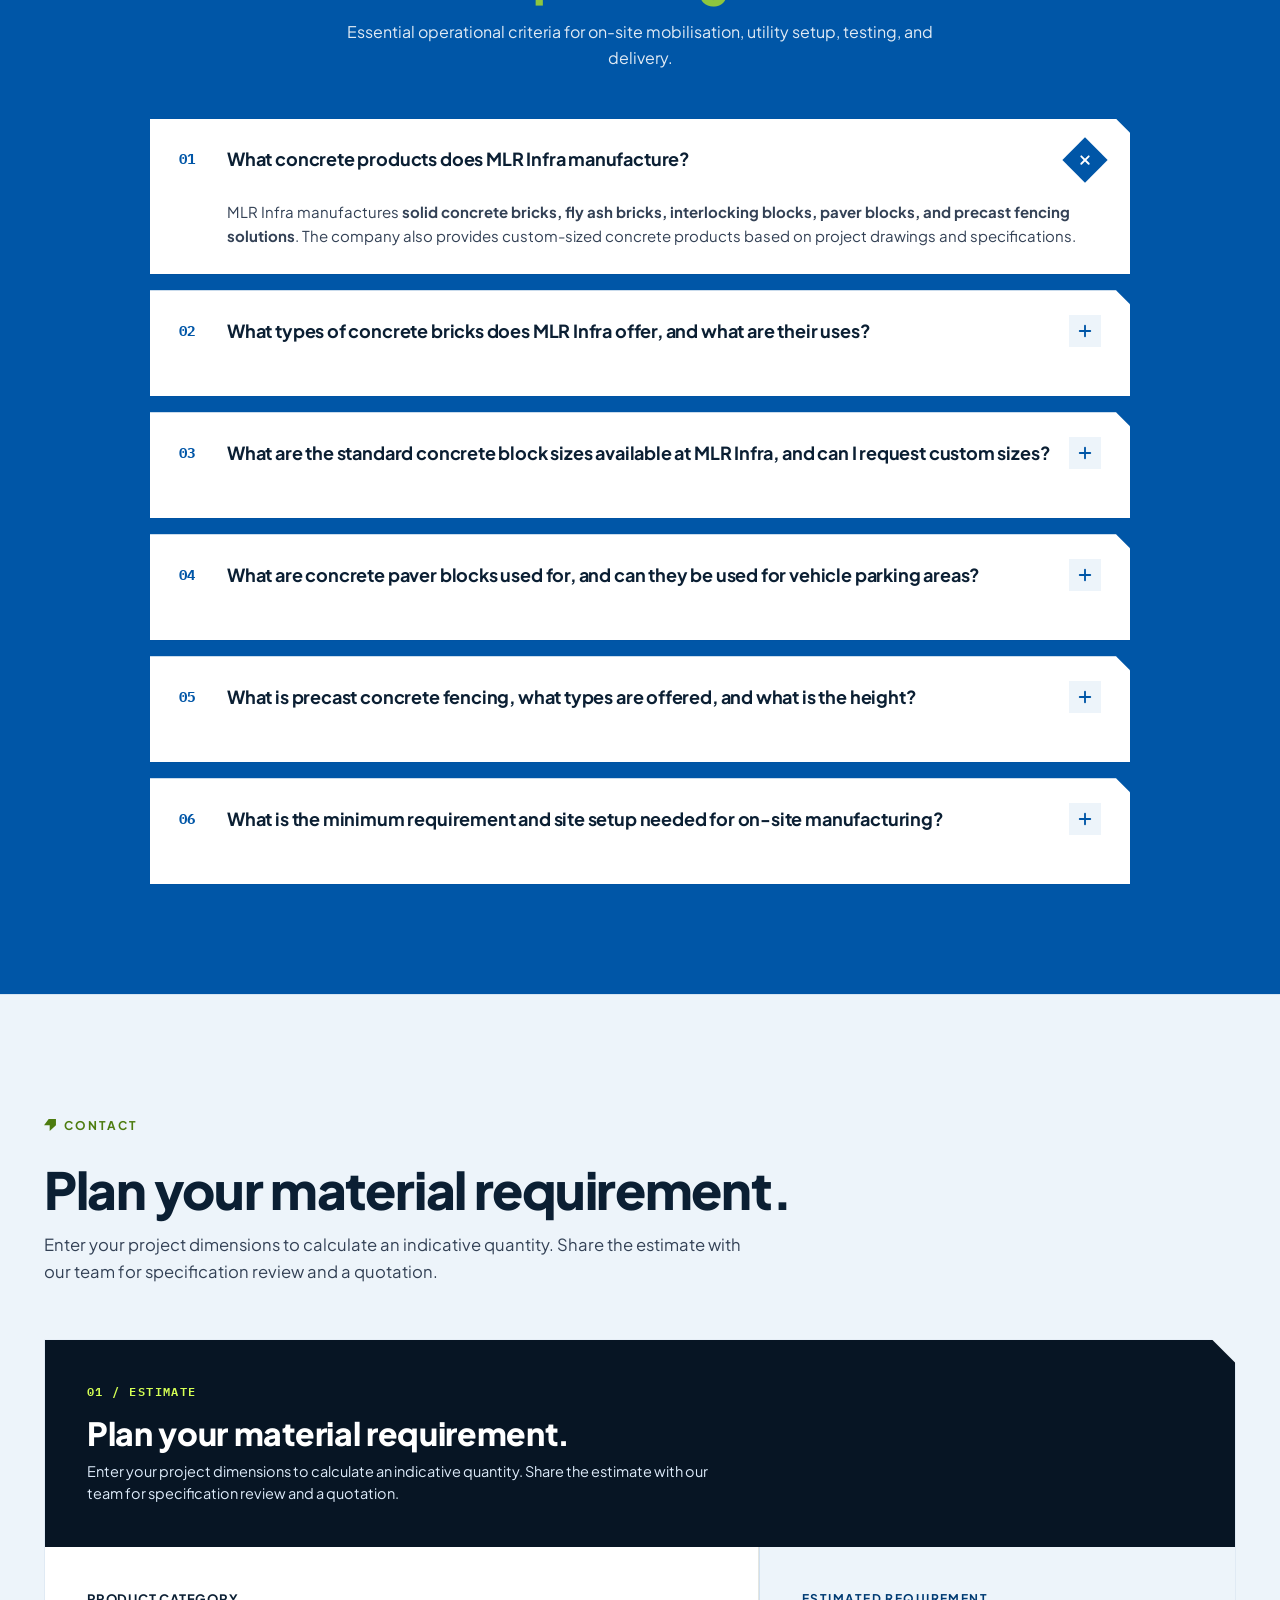
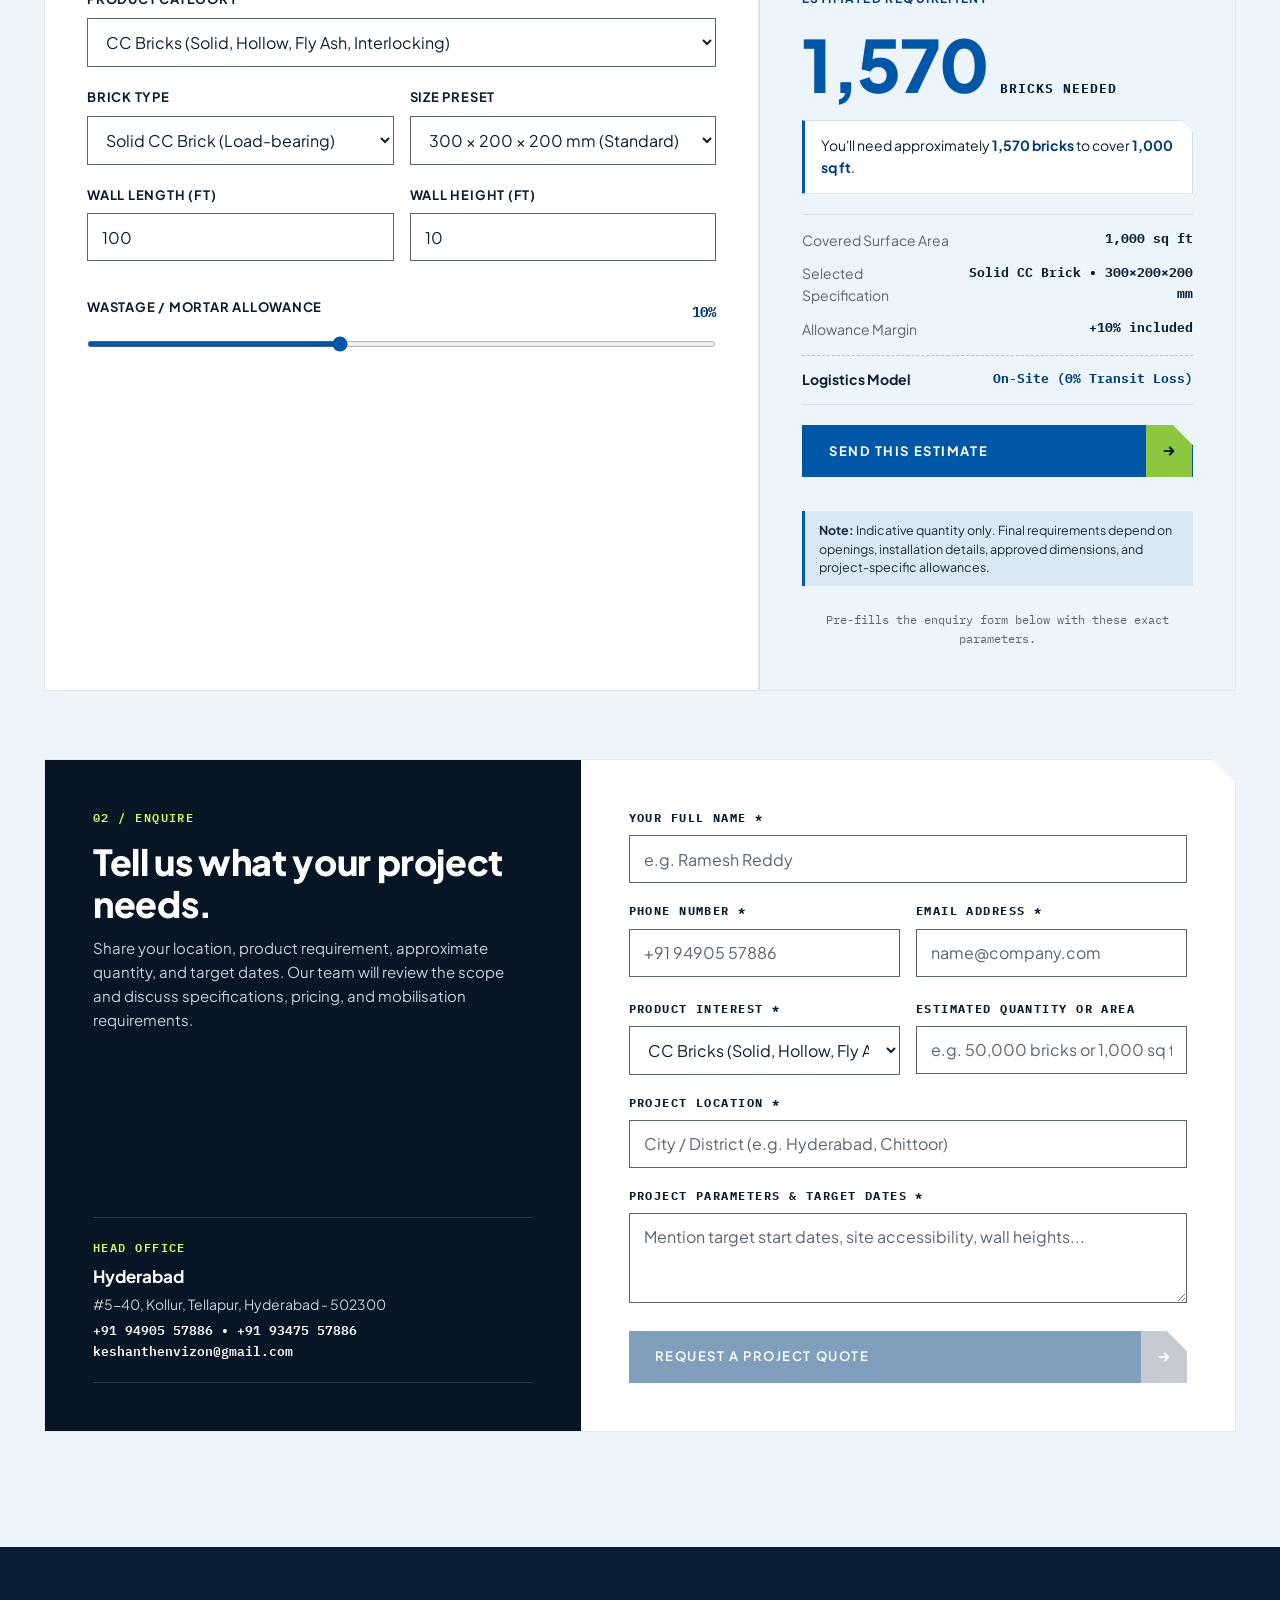
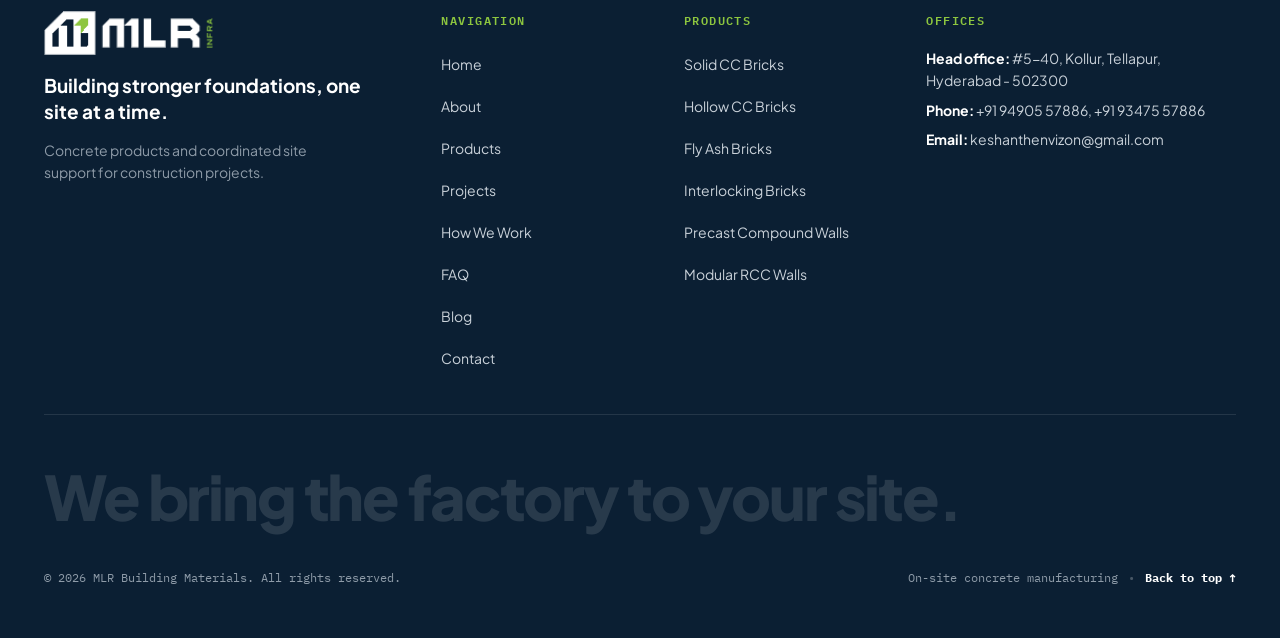
==== commit f897e68f: "Turn off Google reCAPTCHA across contact form and mail handlers" ====
--- a/index.html
+++ b/index.html
@@ -2091,11 +2091,10 @@
                 </div>
 
                 <div class="form-field recaptcha-field">
-                  <div class="g-recaptcha" data-sitekey="6Ld61xwuAAAAAAtQeXEhjqxoTNWeHtjju-neEQhJ" data-callback="onRecaptchaSuccess" data-expired-callback="onRecaptchaExpired"></div>
                   <span id="err-captcha" class="err-text"></span>
                 </div>
 
-                <button type="submit" id="btn-submit-enquiry" class="btn btn-primary w-full" disabled title="Please provide name, phone, email, location, requirement, and complete the captcha to submit">
+                <button type="submit" id="btn-submit-enquiry" class="btn btn-primary w-full" disabled title="Please provide name, phone, email, location, and requirement to submit">
                   <span class="btn-label">Request a Project Quote</span>
                   <span class="btn-arrow-block" aria-hidden="true">
                     <svg viewBox="0 0 16 16" width="14" height="14" fill="none" stroke="currentColor" stroke-width="2.5" stroke-linecap="round" stroke-linejoin="round">
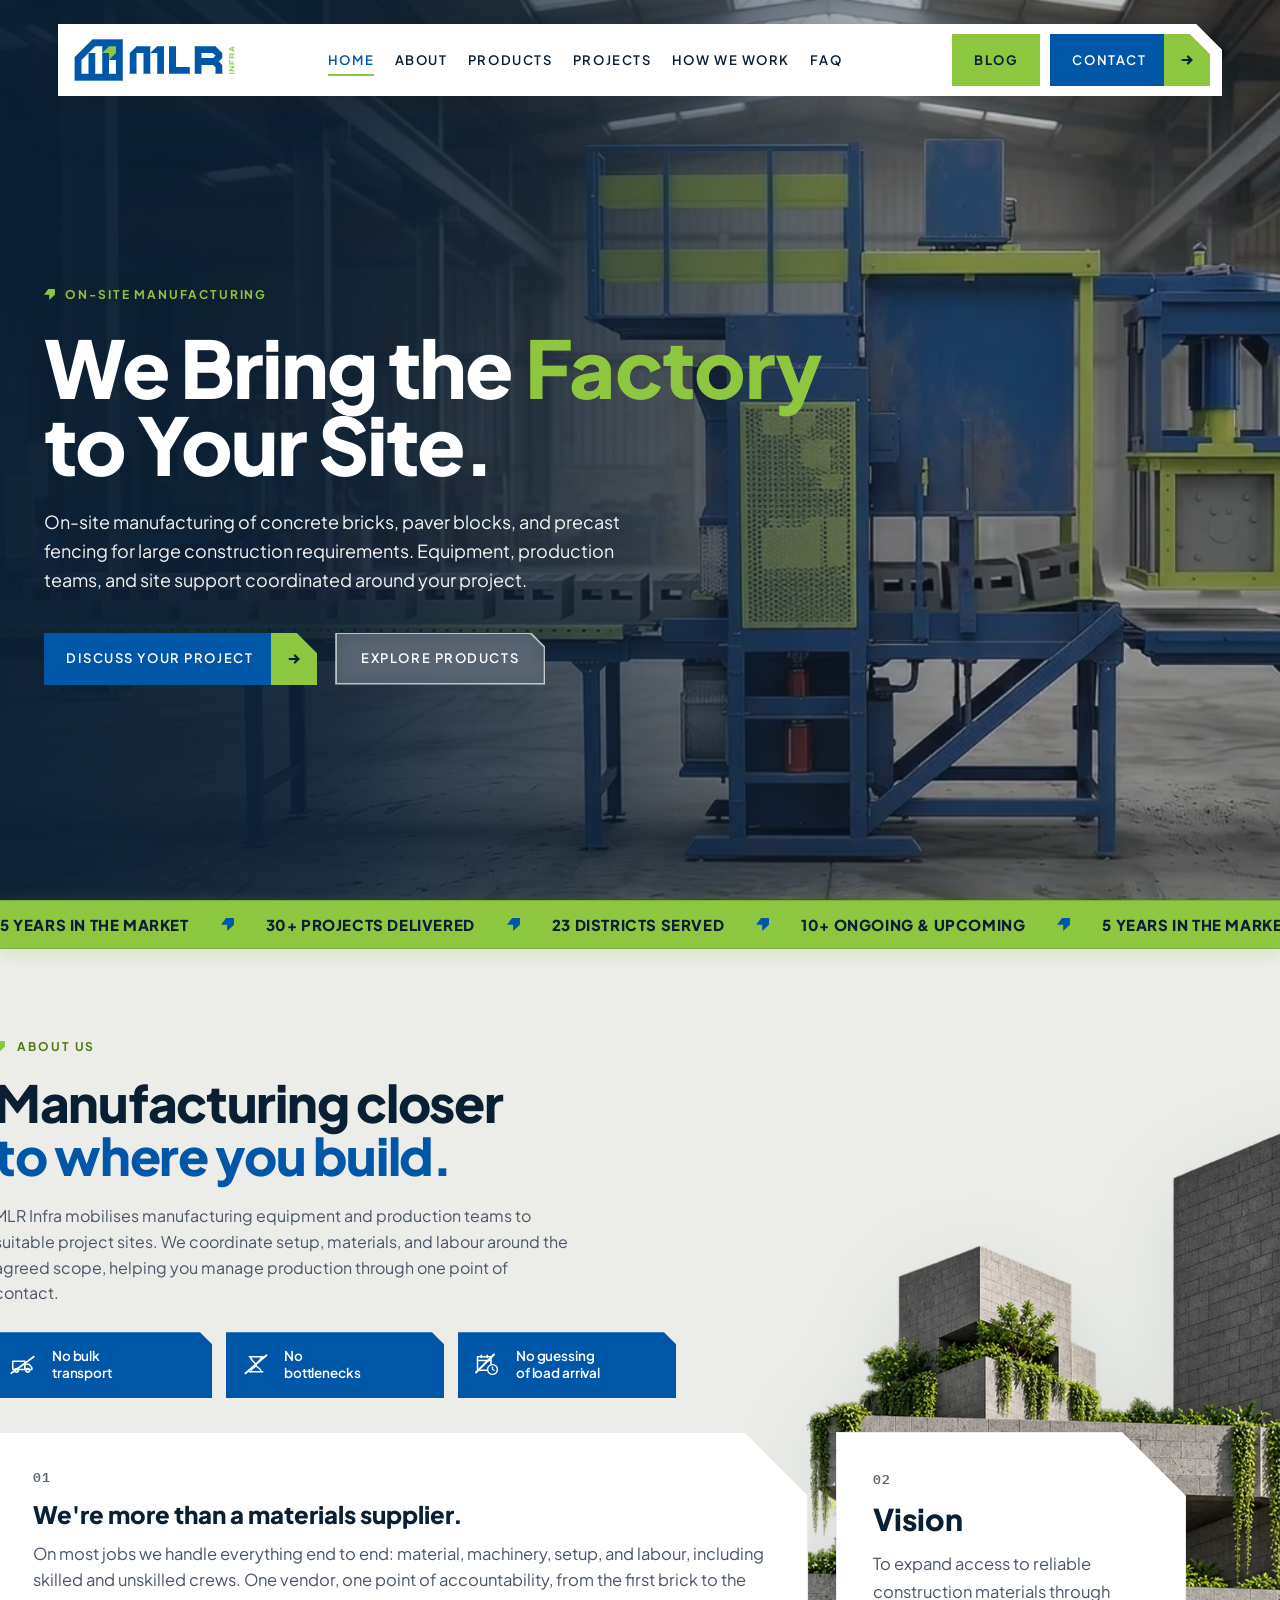
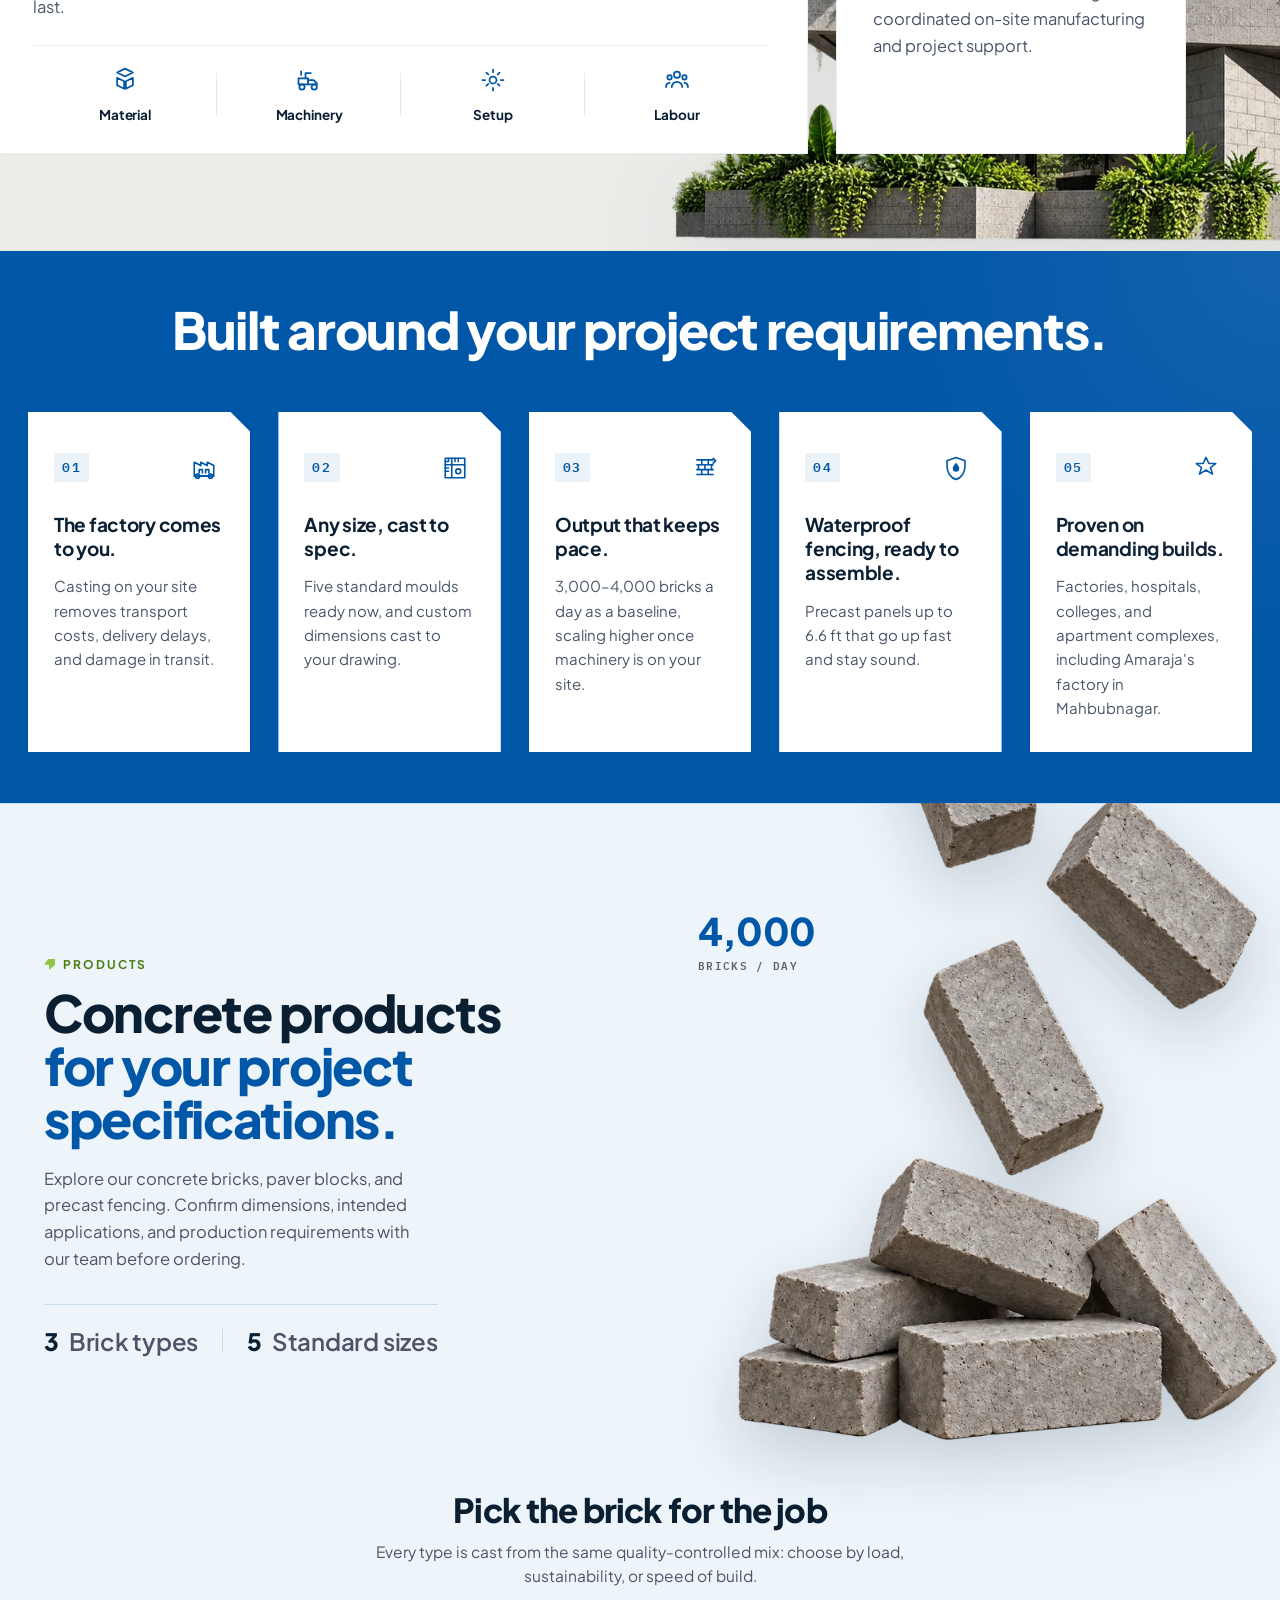
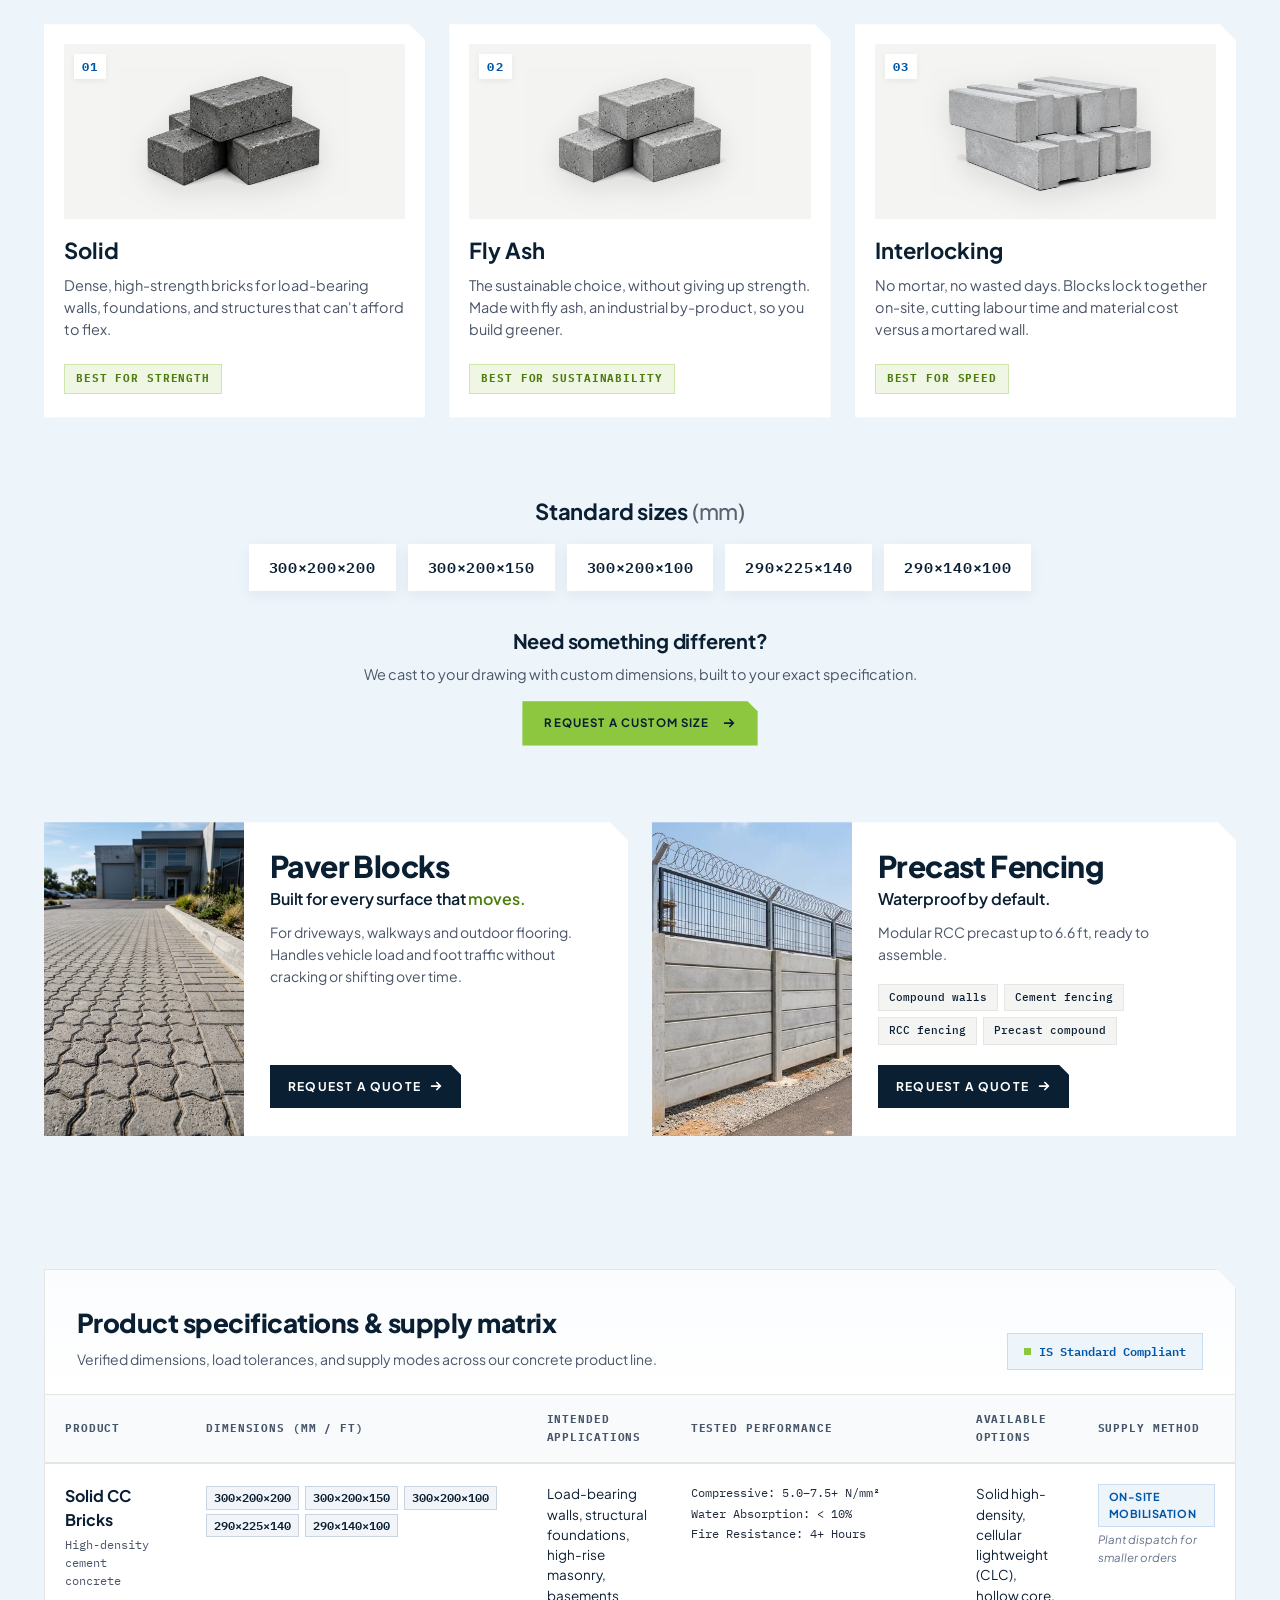
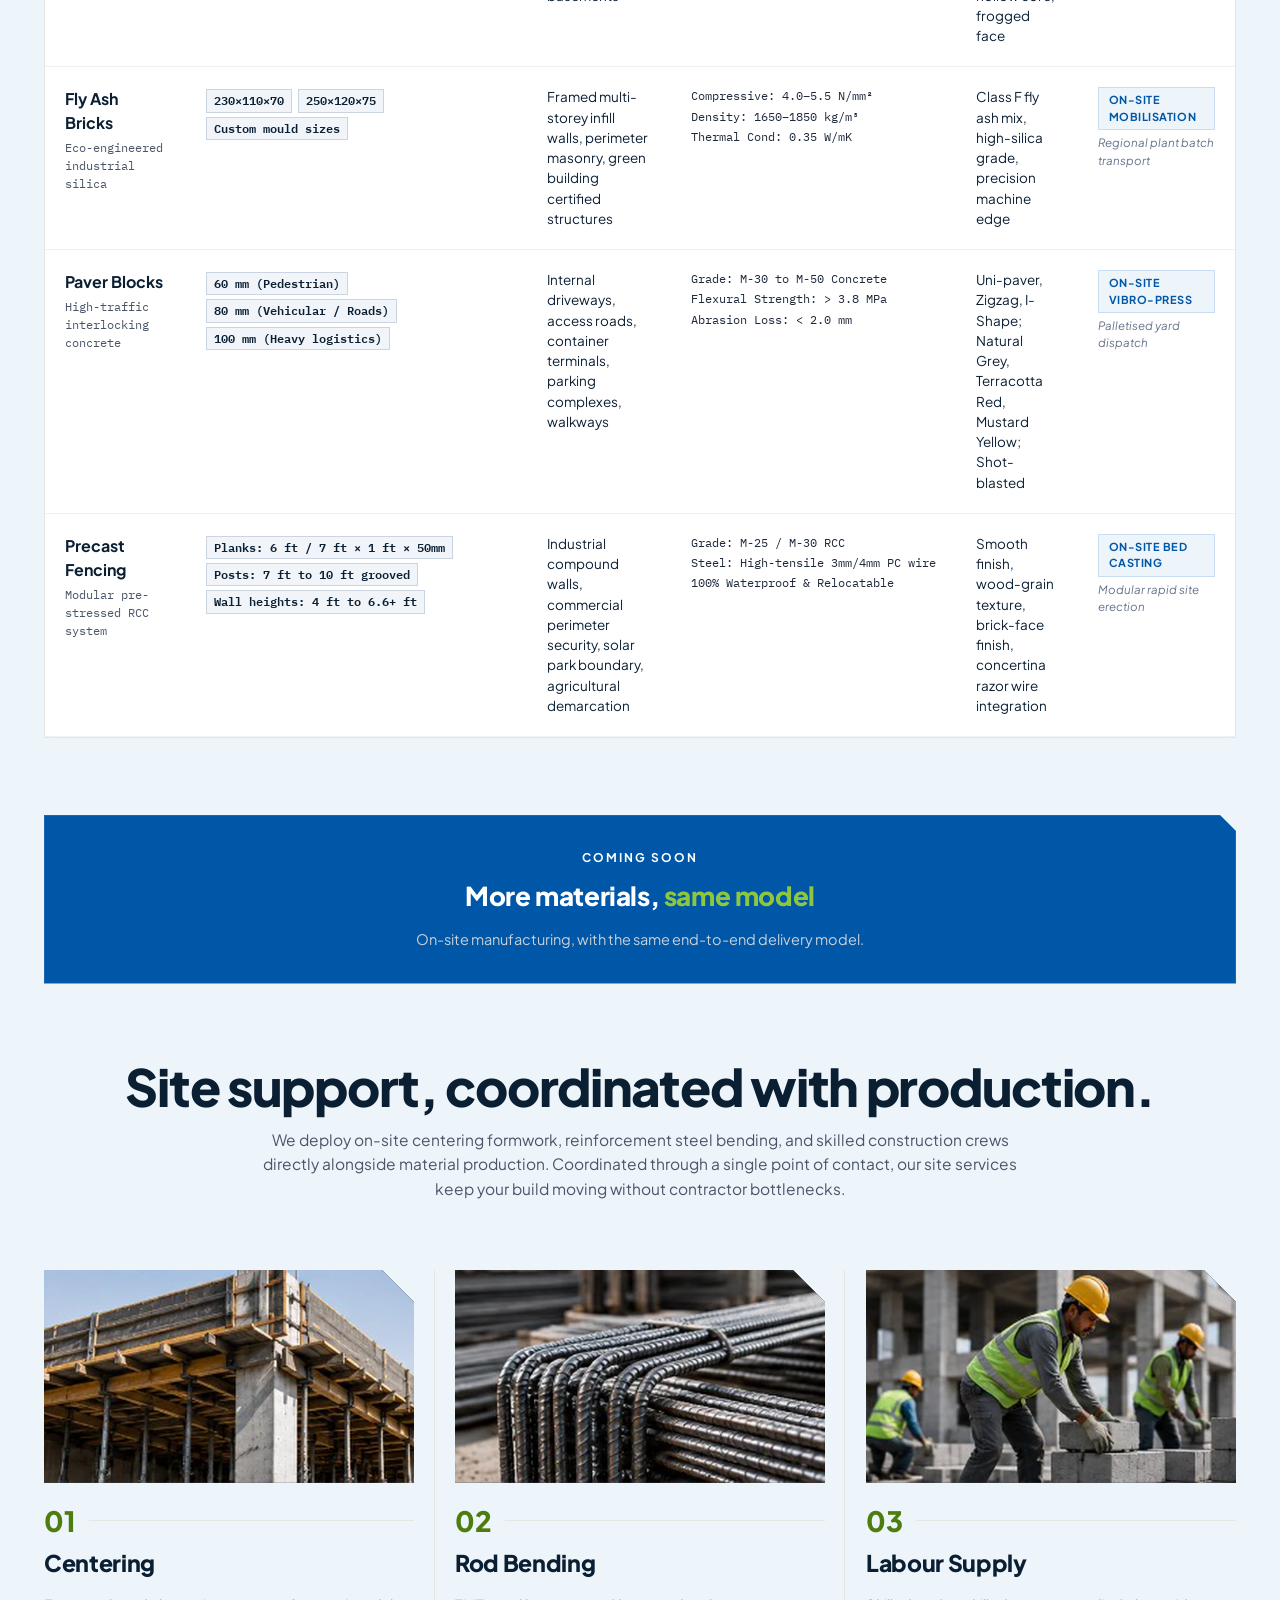
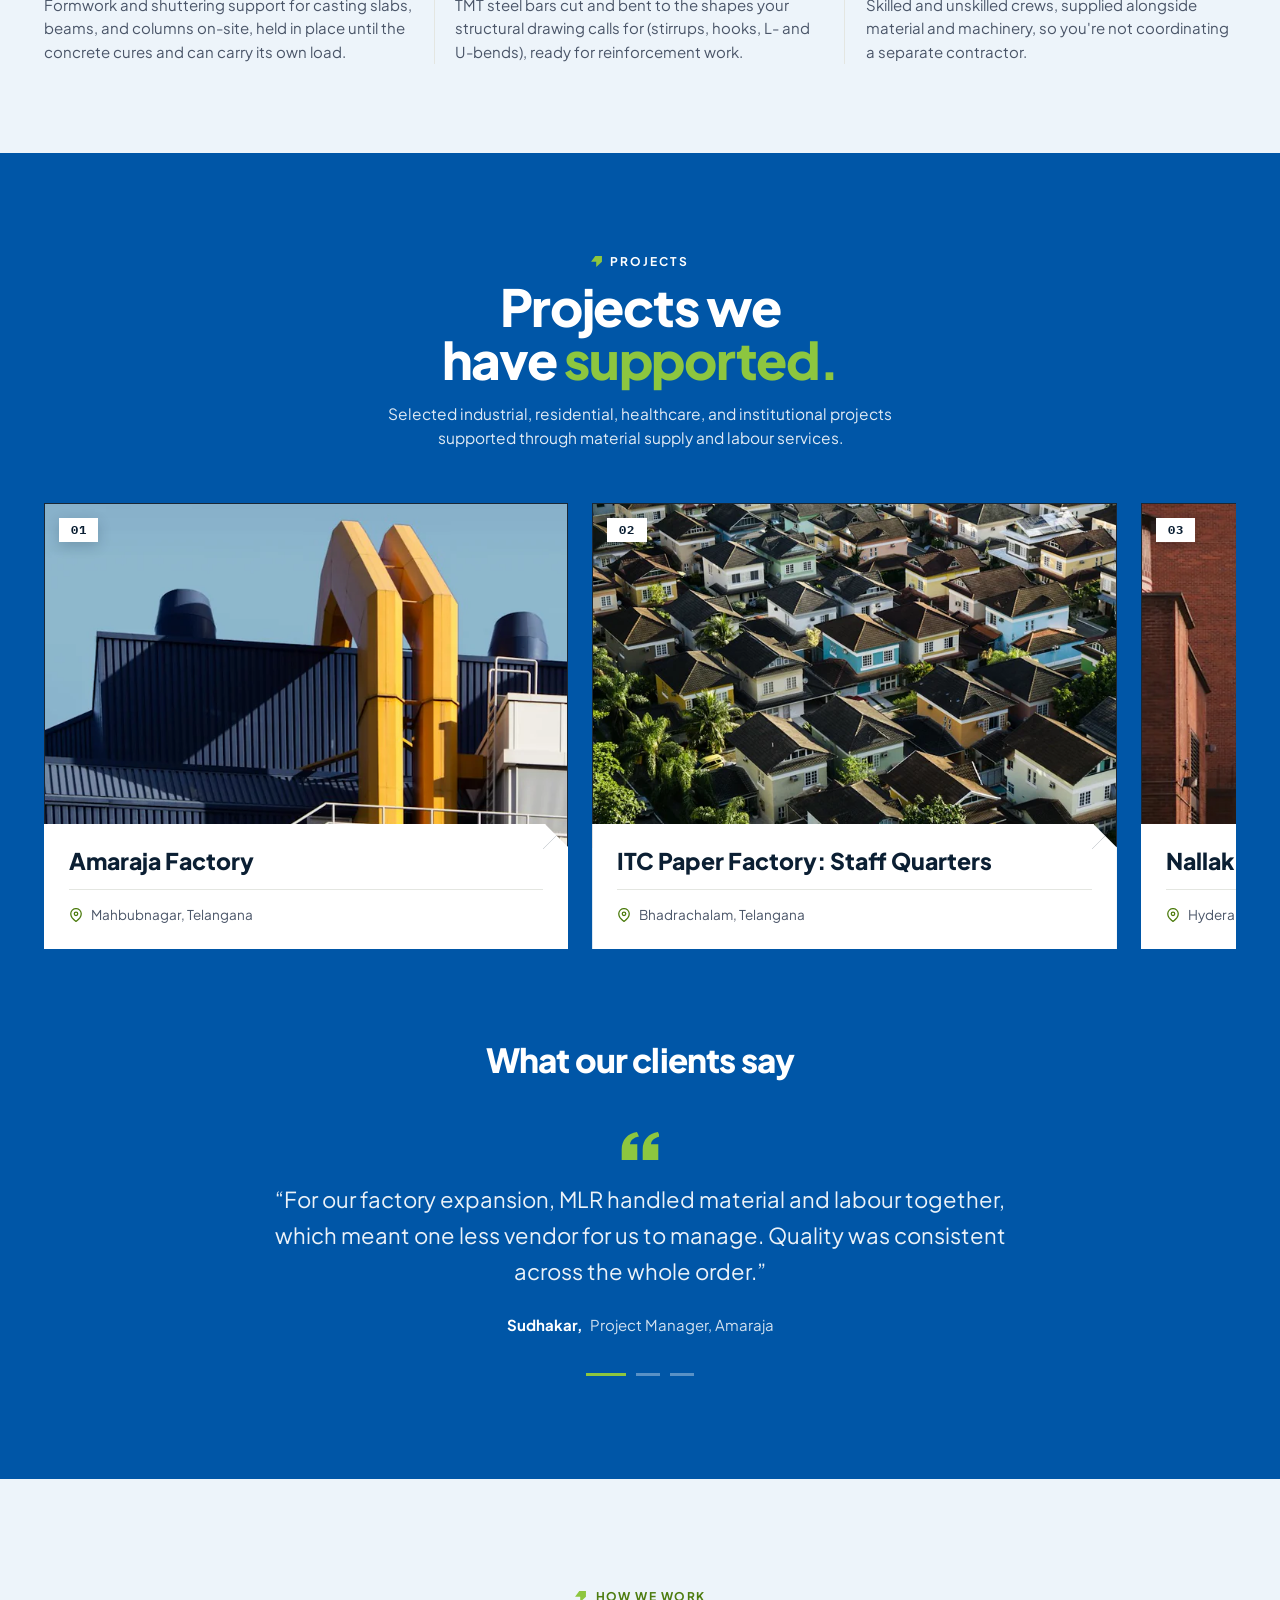
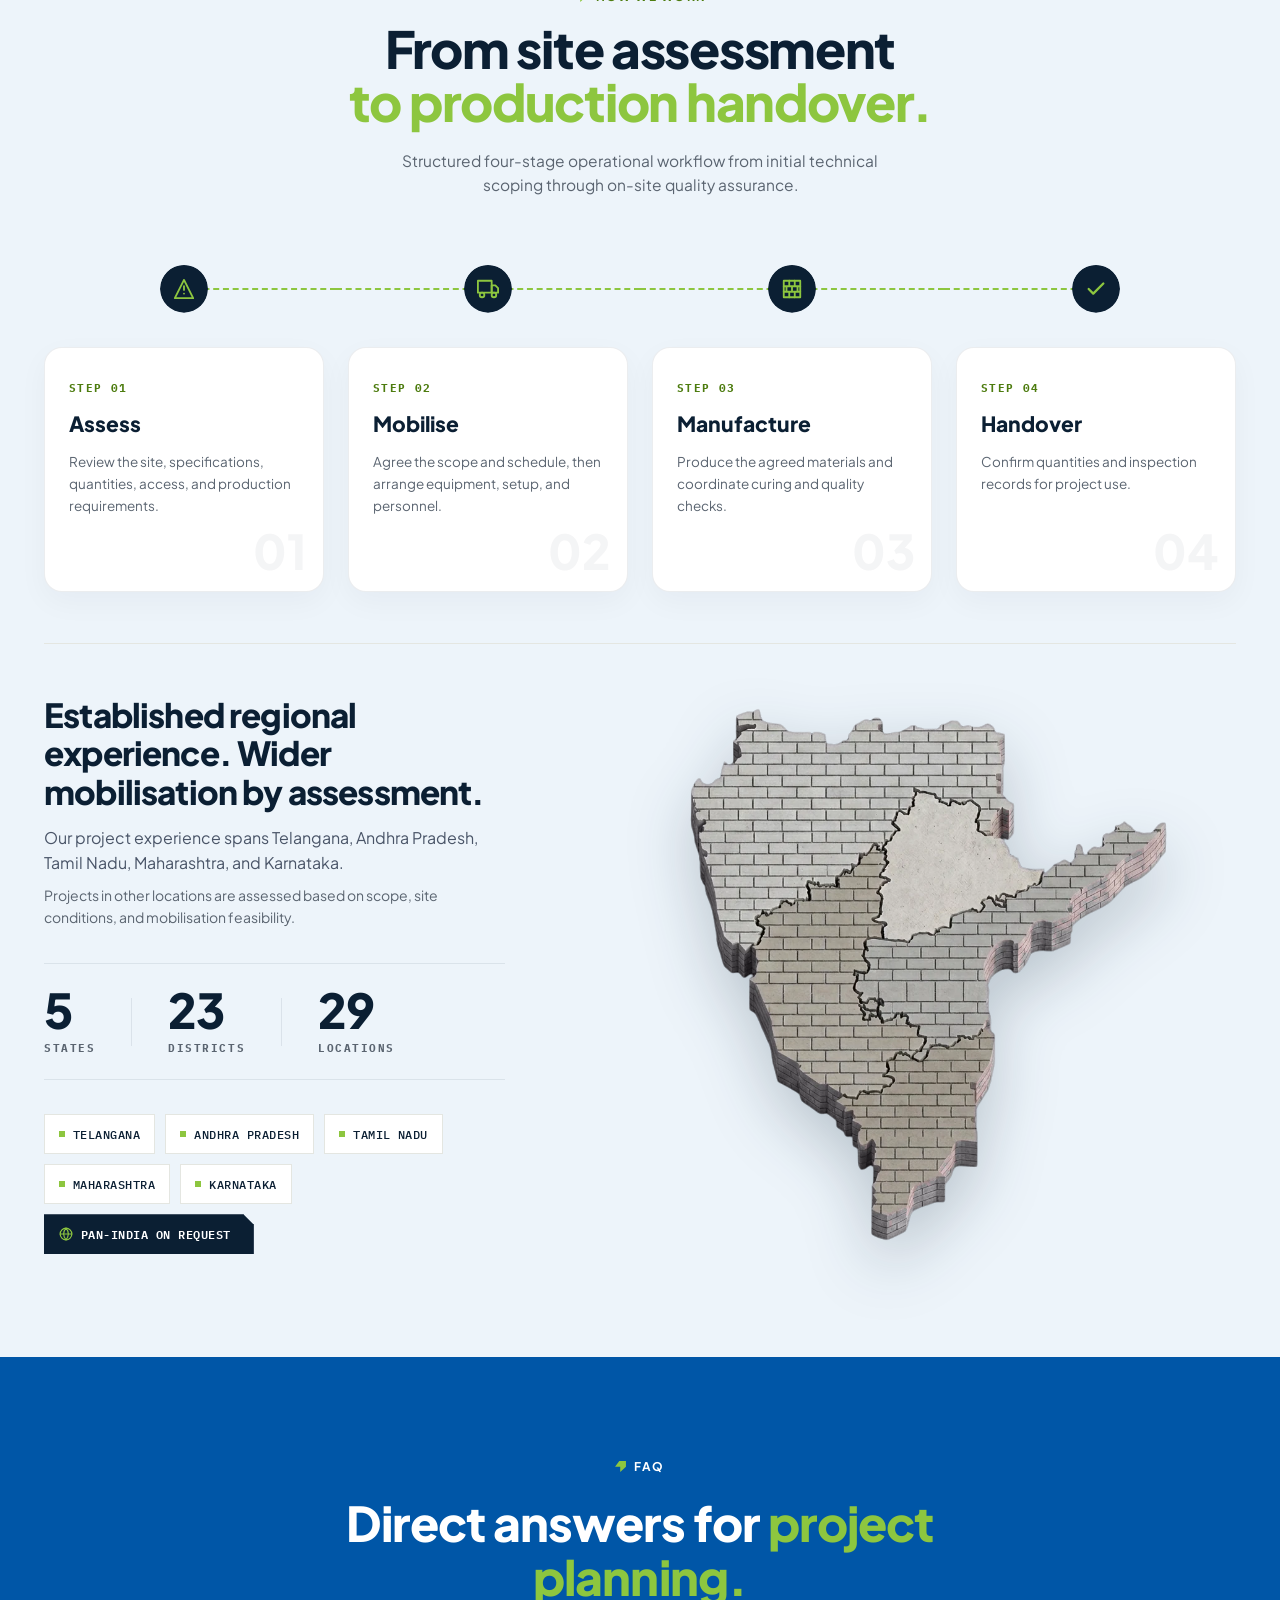
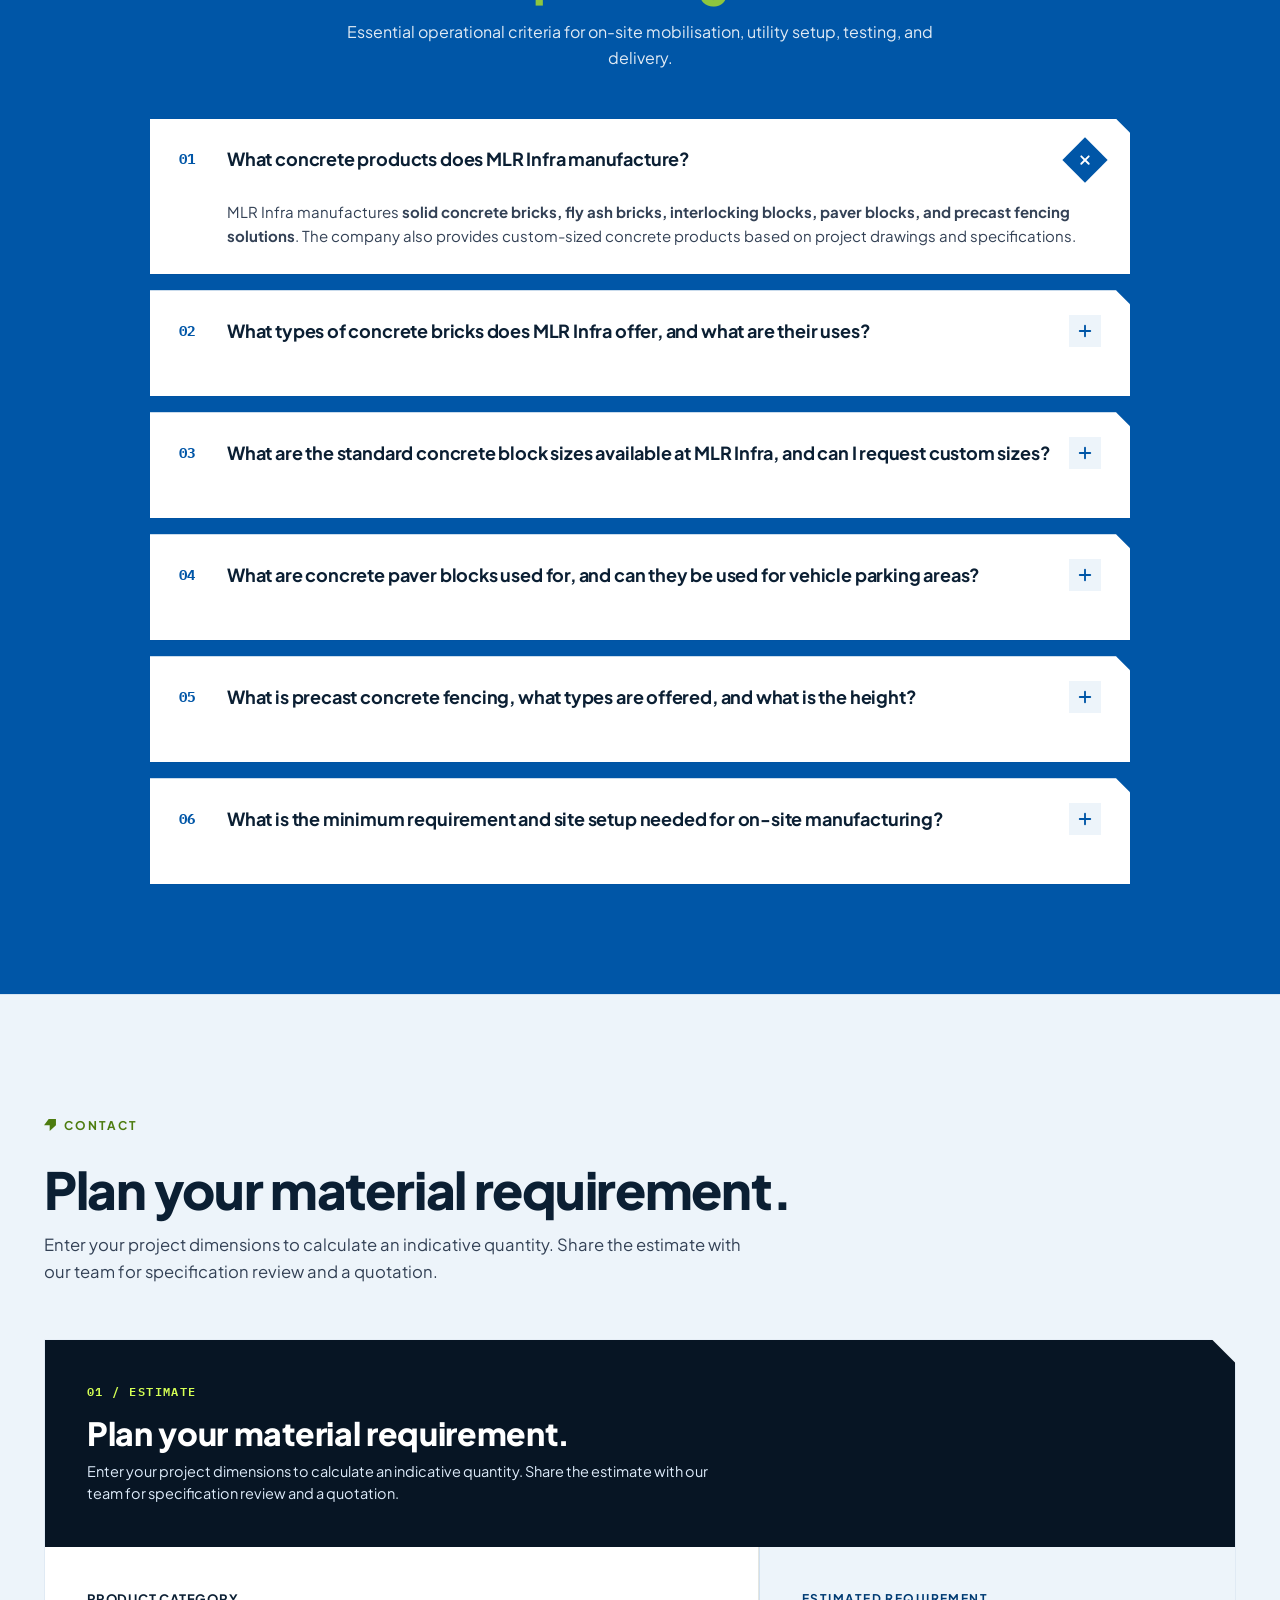
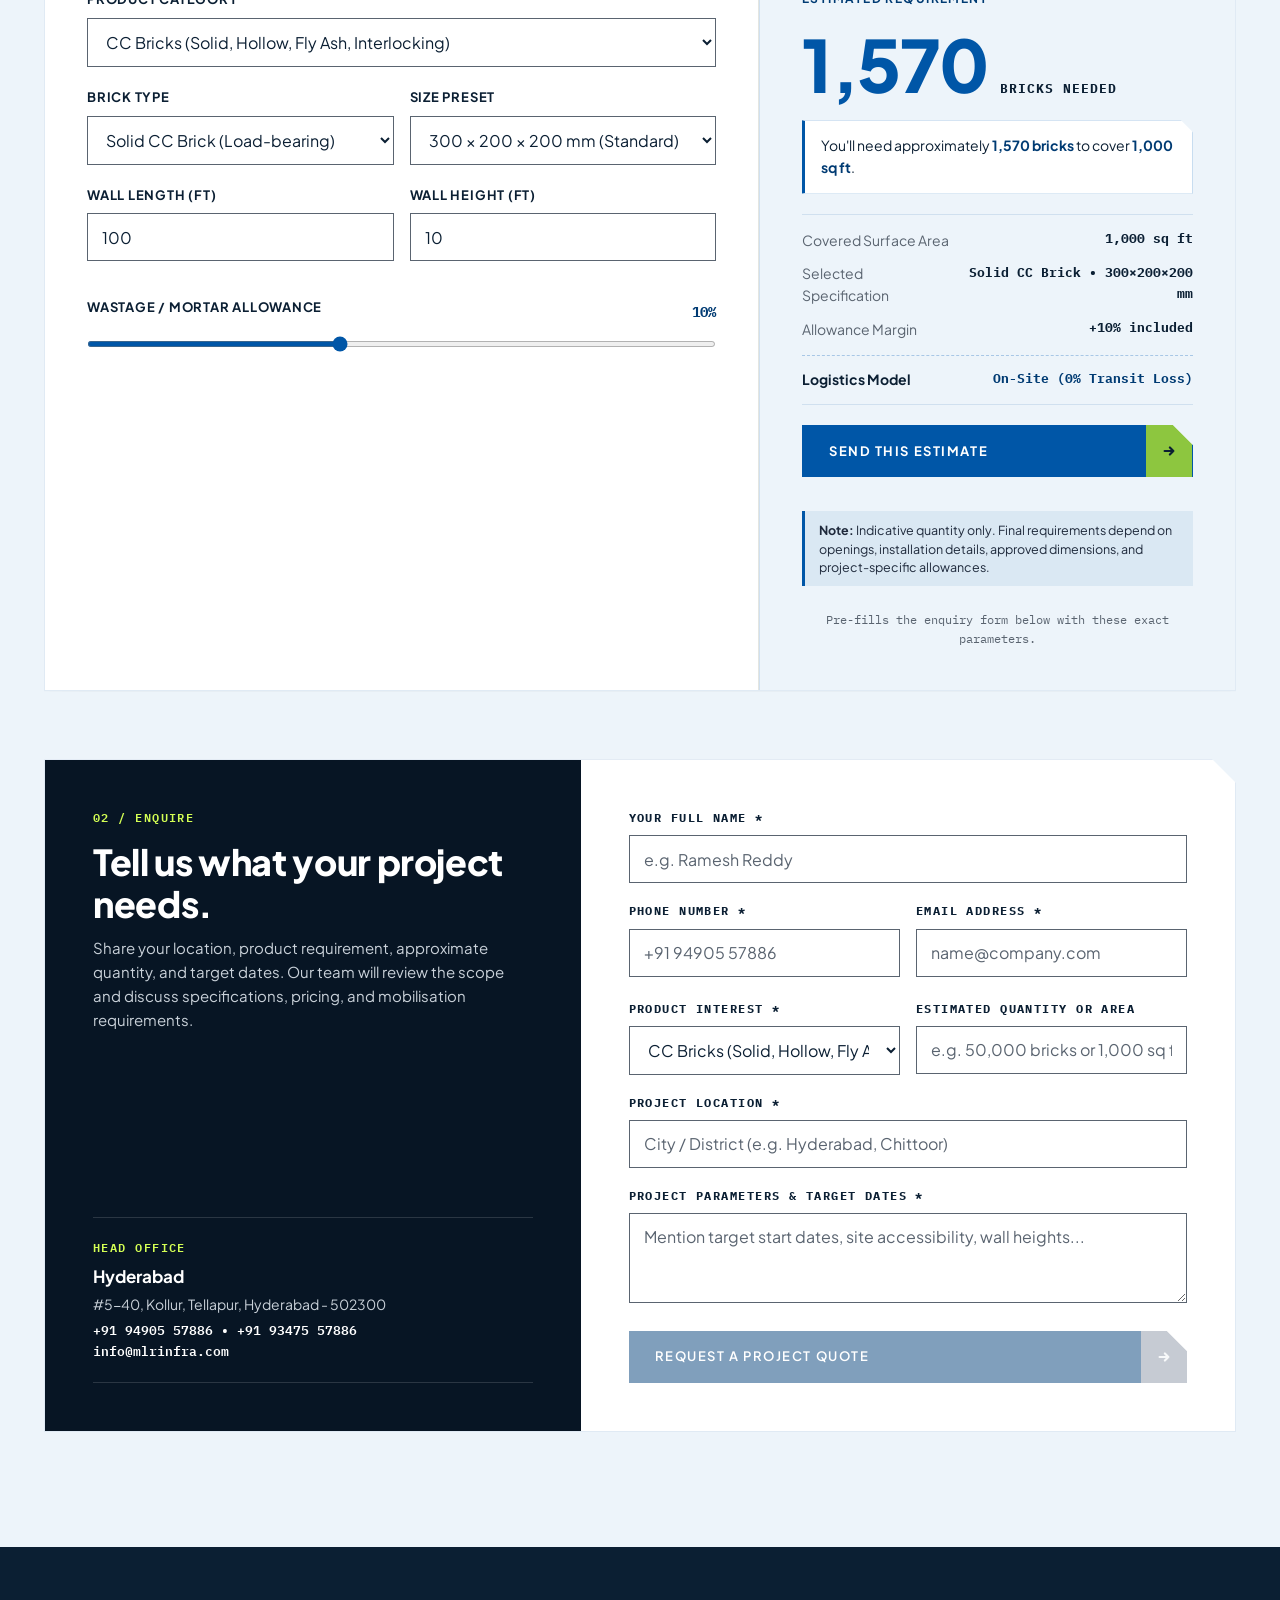
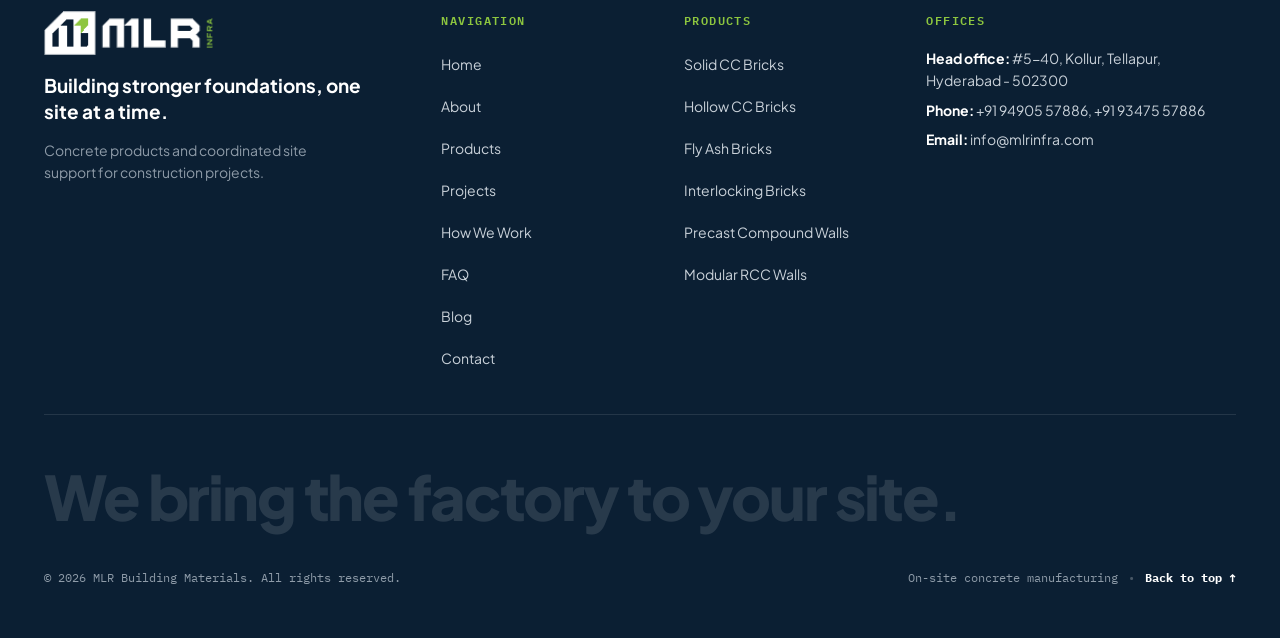
==== commit aa48b890: "Update mail configuration to info@mlrinfra.com on mail.mlrinfra.com" ====
--- a/index.html
+++ b/index.html
@@ -48,7 +48,7 @@
         "name": "MLR Infra",
         "url": "https://mlrinfra.com/",
         "telephone": ["+919490557886", "+919347557886"],
-        "email": "keshanthenvizon@gmail.com",
+        "email": "info@mlrinfra.com",
         "address": {
           "@type": "PostalAddress",
           "streetAddress": "#5-40, Kollur, Tellapur",
@@ -2028,7 +2028,7 @@
                   <a href="tel:+919347557886" class="hub-phone-link">+91 93475 57886</a>
                 </div>
                 <div class="hub-phone">
-                  <a href="mailto:keshanthenvizon@gmail.com" class="hub-phone-link">keshanthenvizon@gmail.com</a>
+                  <a href="mailto:info@mlrinfra.com" class="hub-phone-link">info@mlrinfra.com</a>
                 </div>
               </div>
             </div>
@@ -2165,7 +2165,7 @@
             <div class="footer-col-title">OFFICES</div>
             <p class="footer-addr"><strong>Head office:</strong> #5-40, Kollur, Tellapur, Hyderabad - 502300</p>
             <p class="footer-addr mt-2"><strong>Phone:</strong> <a href="tel:+919490557886" class="footer-phone-link">+91 94905 57886</a>, <a href="tel:+919347557886" class="footer-phone-link">+91 93475 57886</a></p>
-            <p class="footer-addr mt-2"><strong>Email:</strong> <a href="mailto:keshanthenvizon@gmail.com" class="footer-phone-link">keshanthenvizon@gmail.com</a></p>
+            <p class="footer-addr mt-2"><strong>Email:</strong> <a href="mailto:info@mlrinfra.com" class="footer-phone-link">info@mlrinfra.com</a></p>
           </div>
         </div>
 
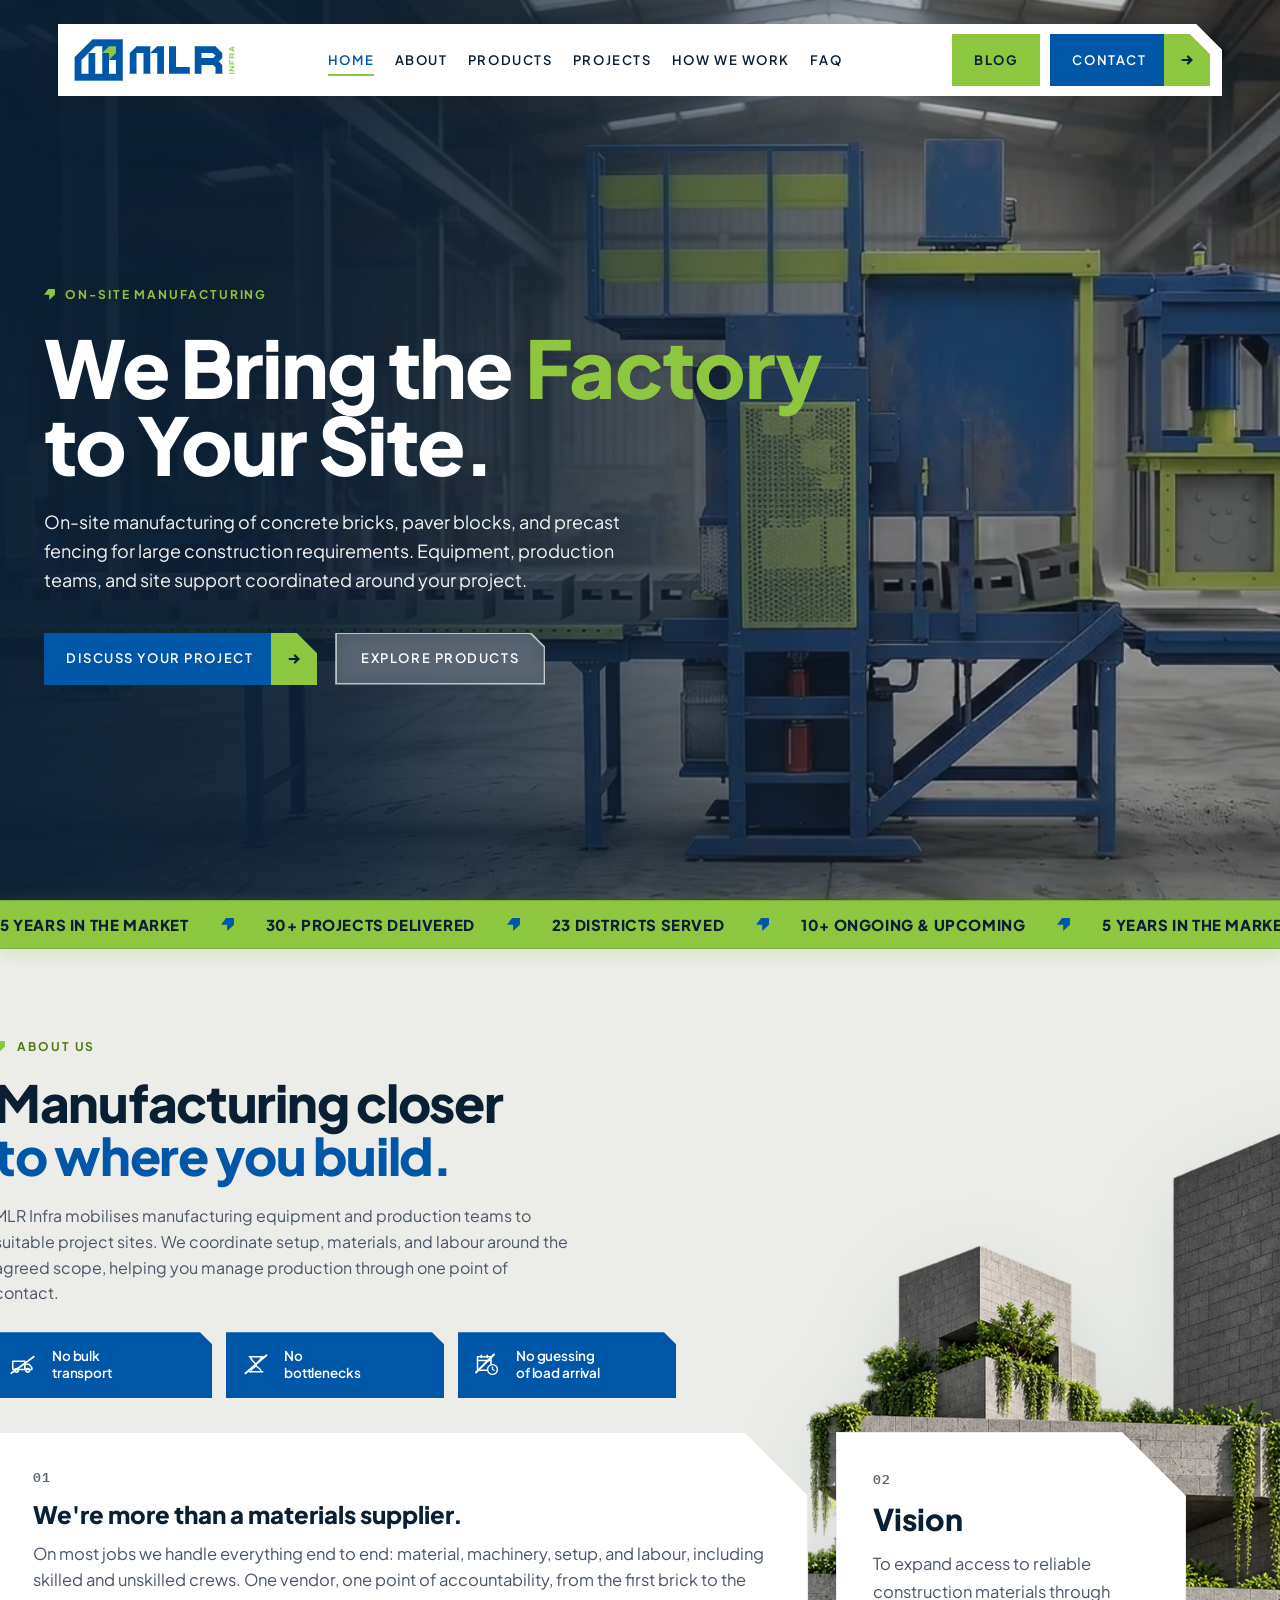
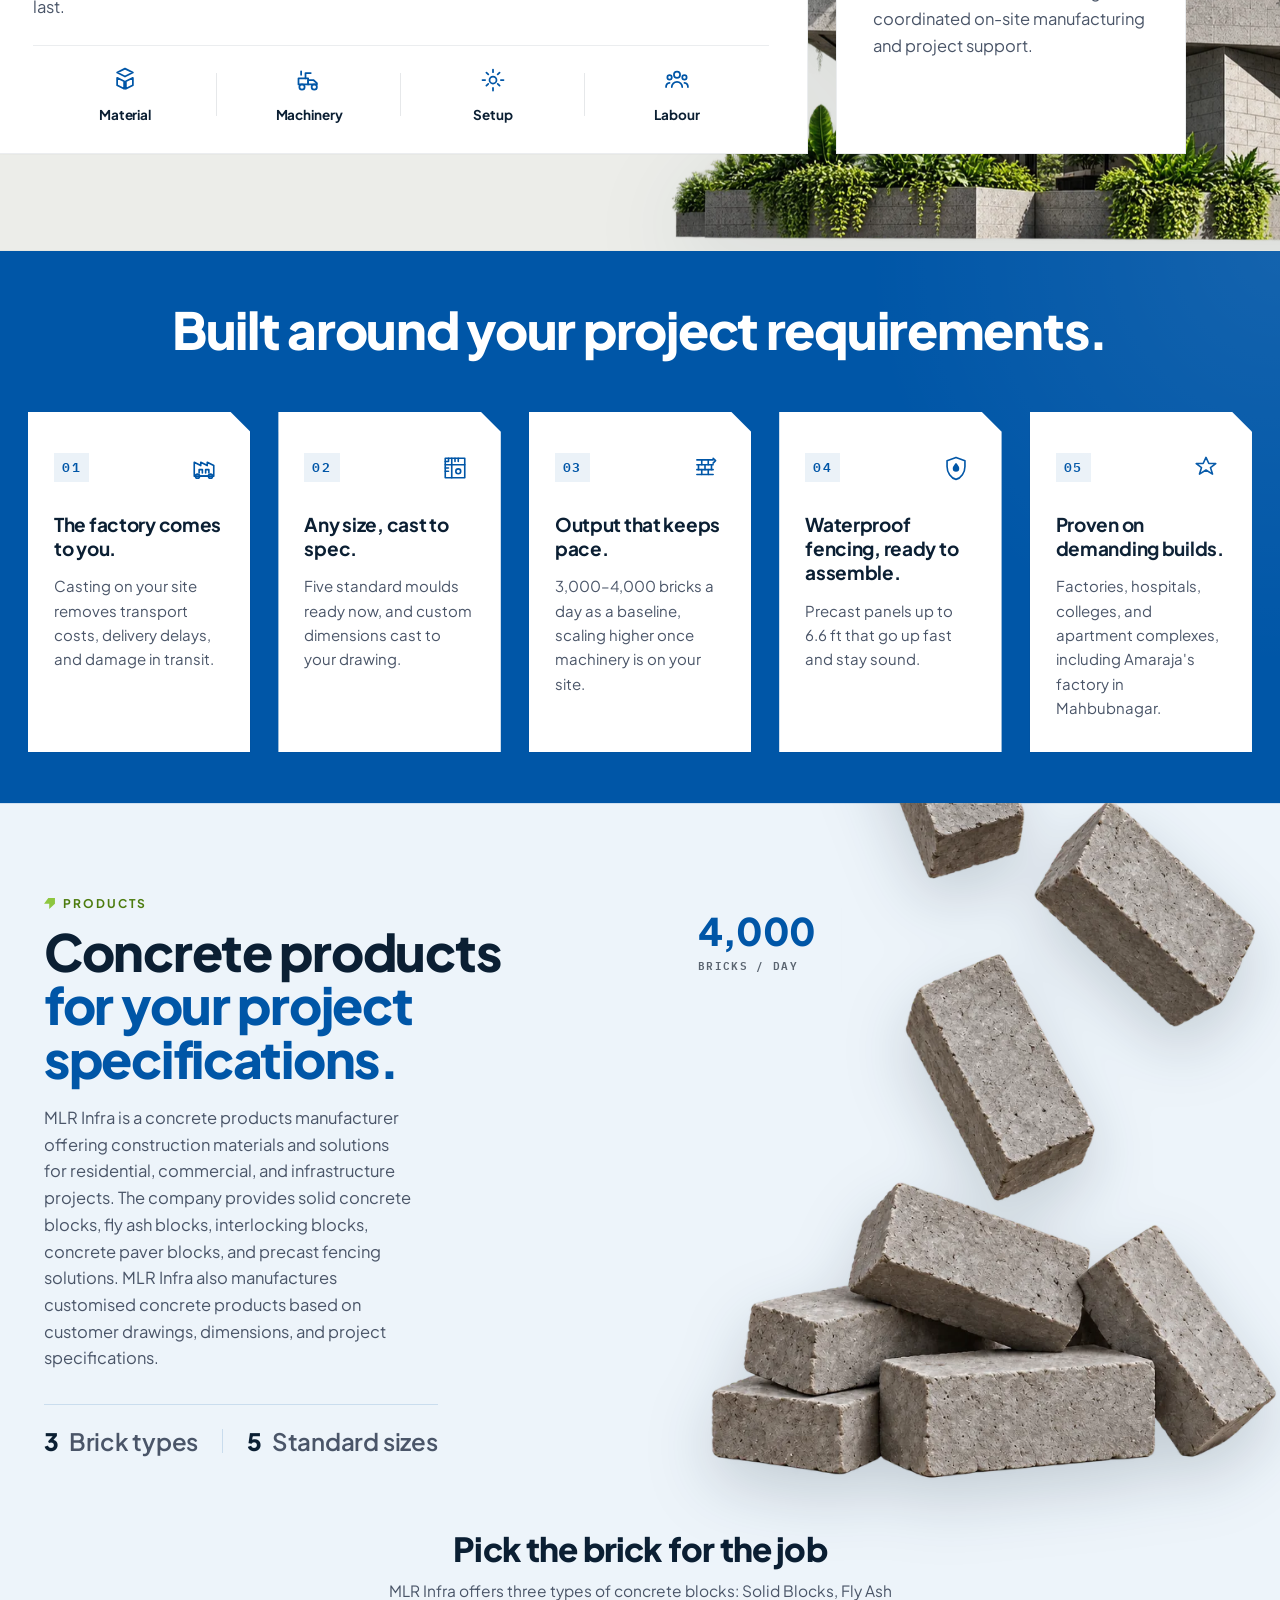
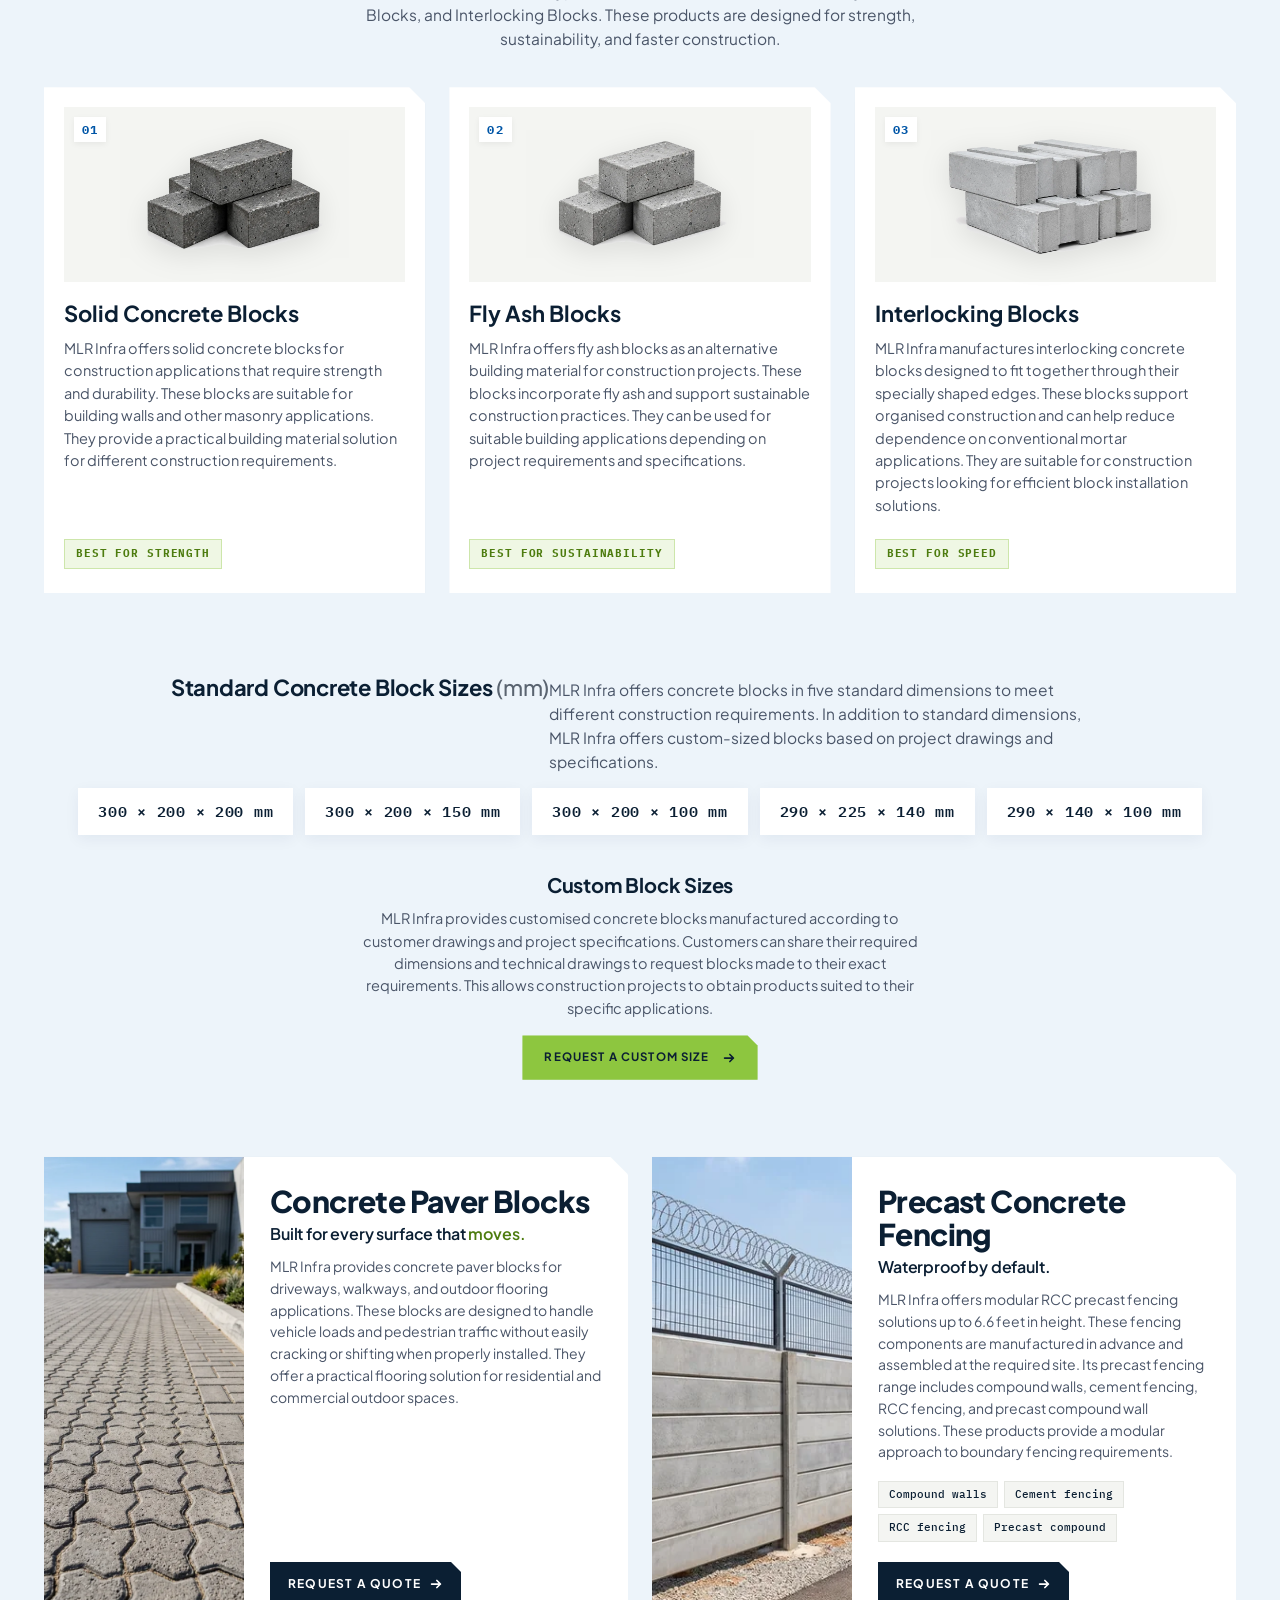
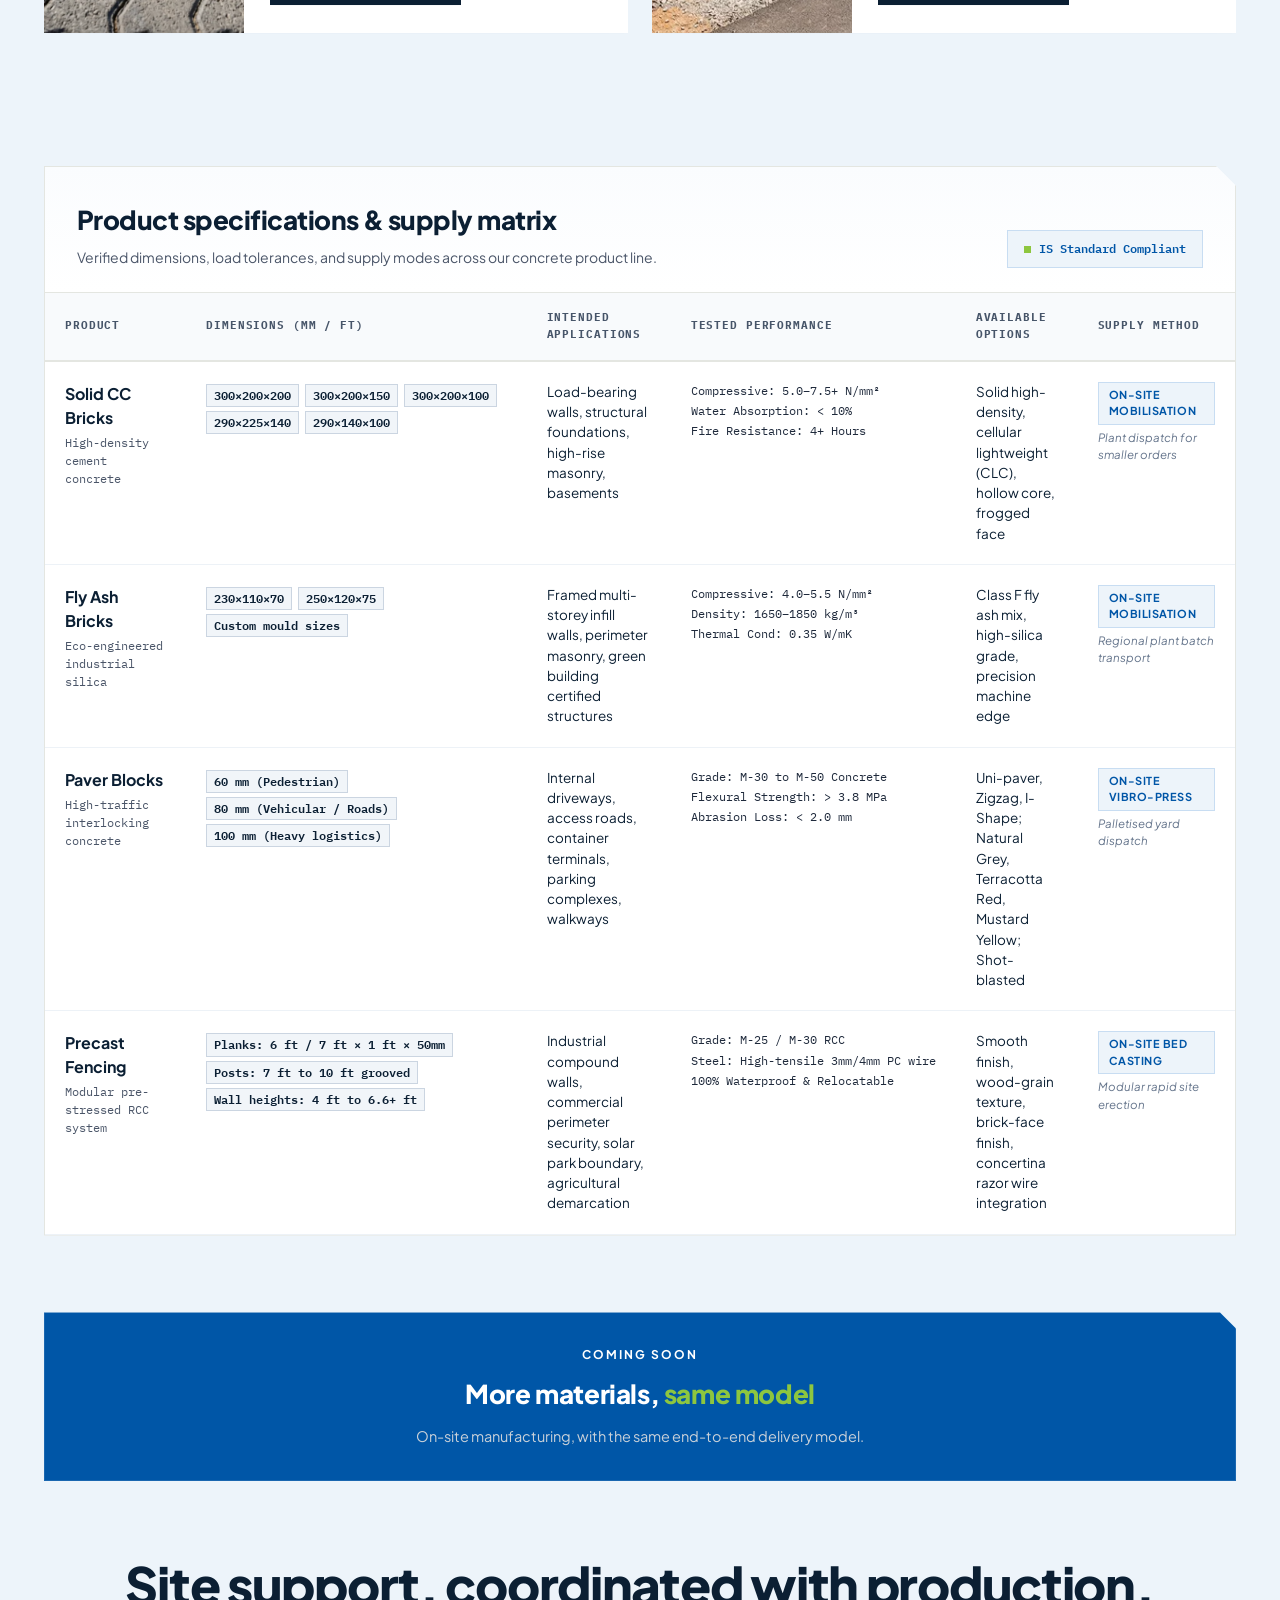
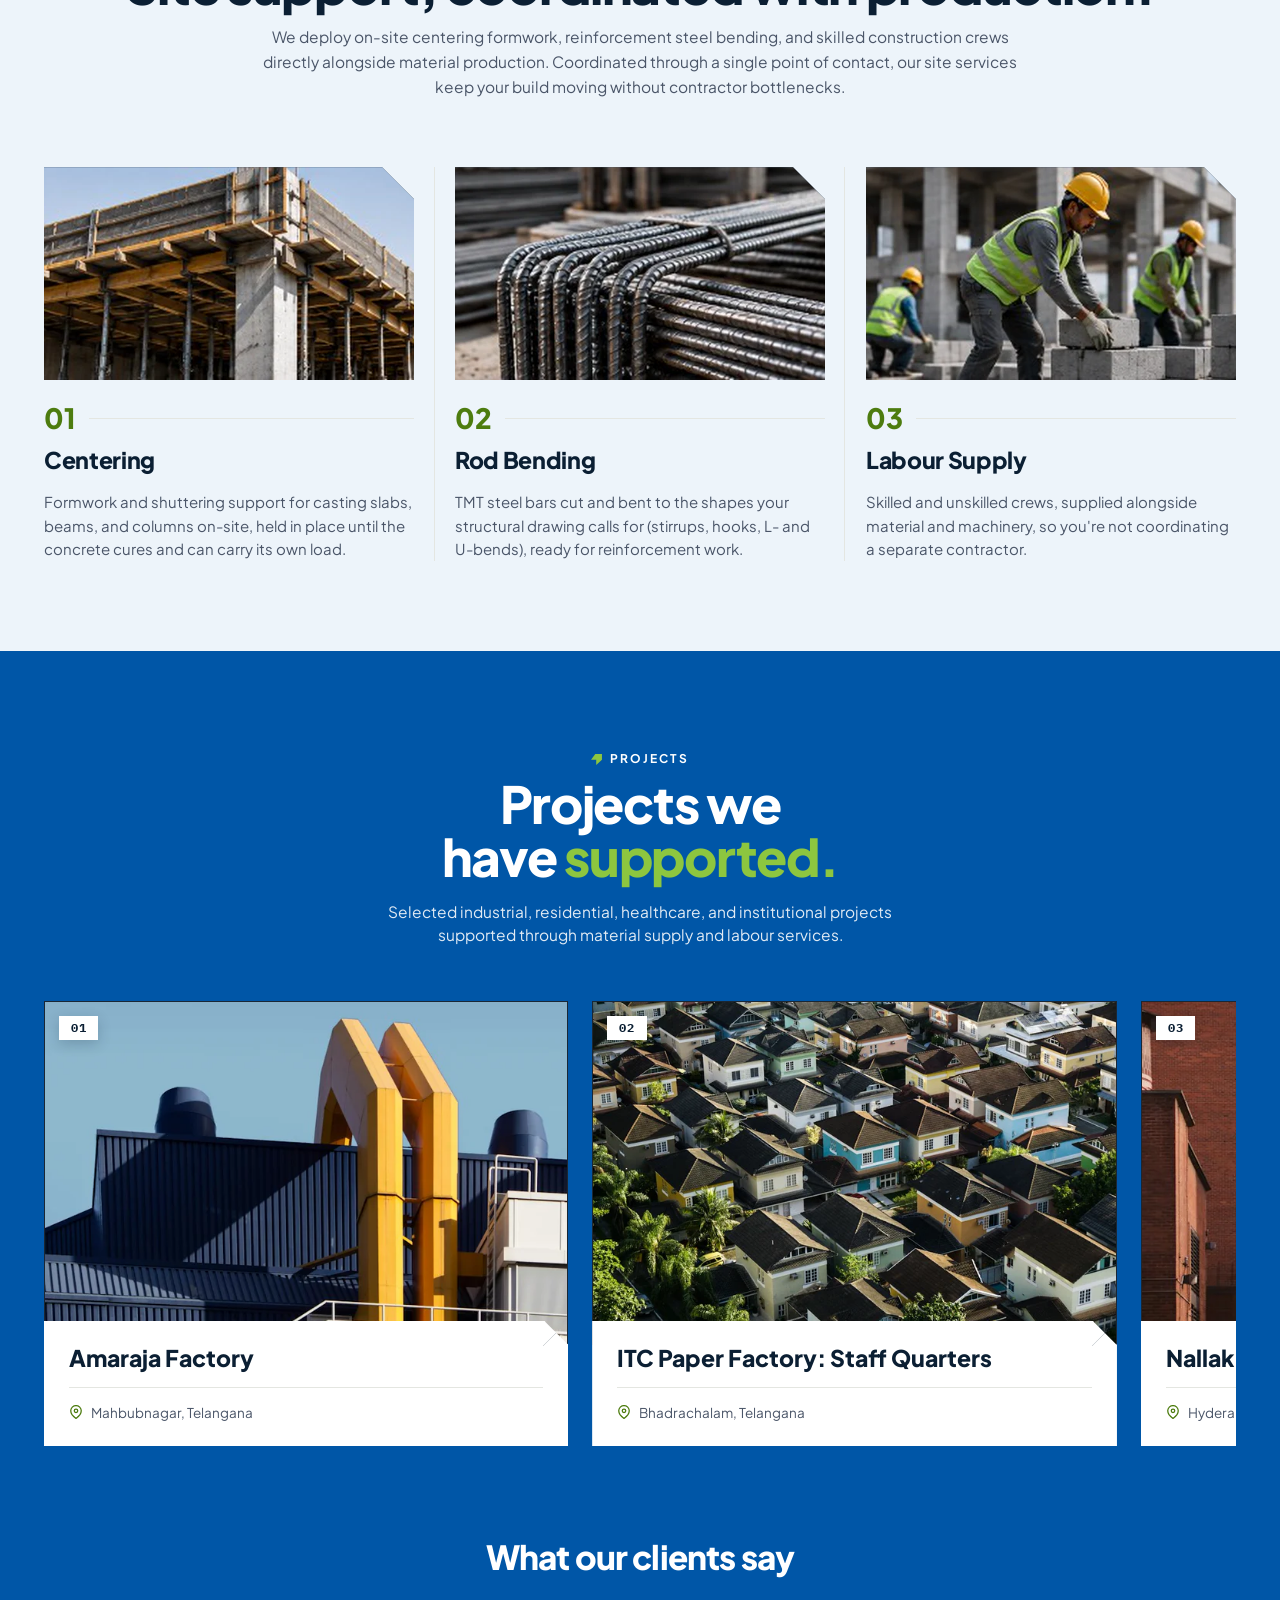
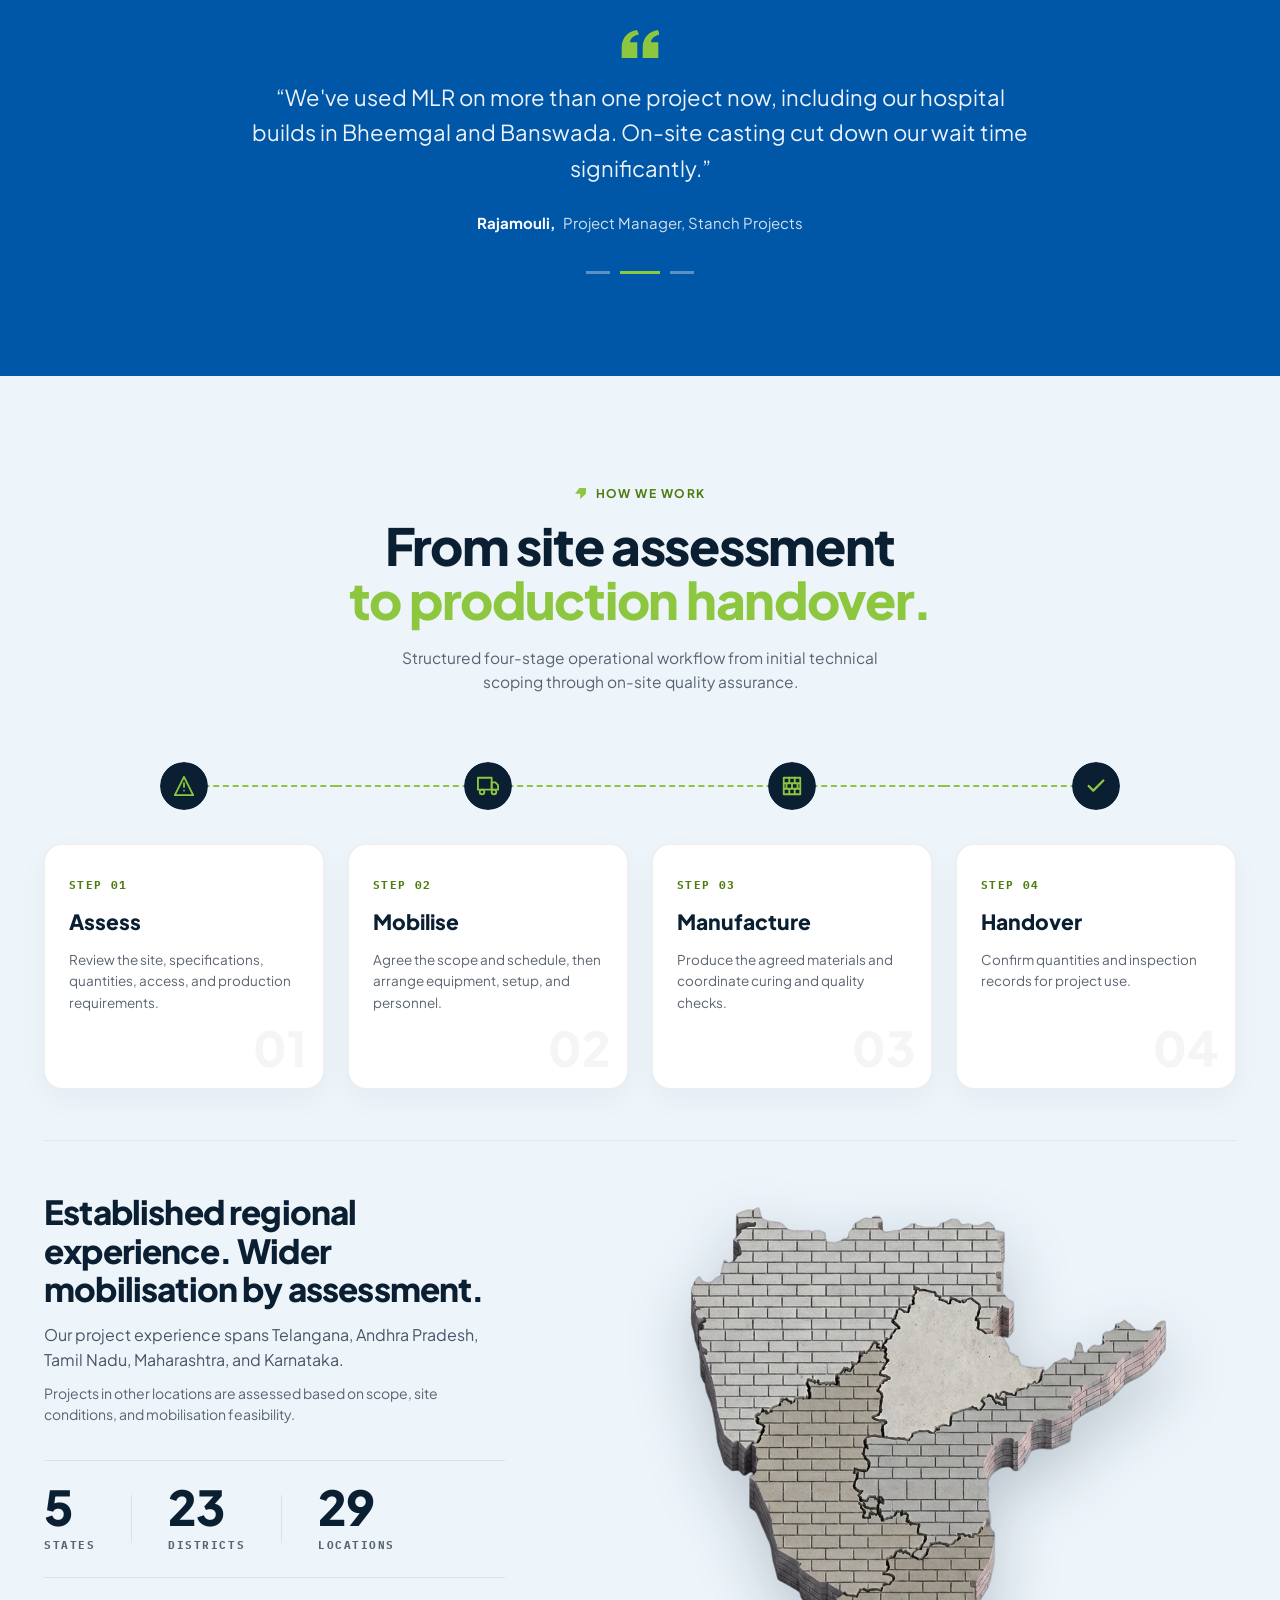
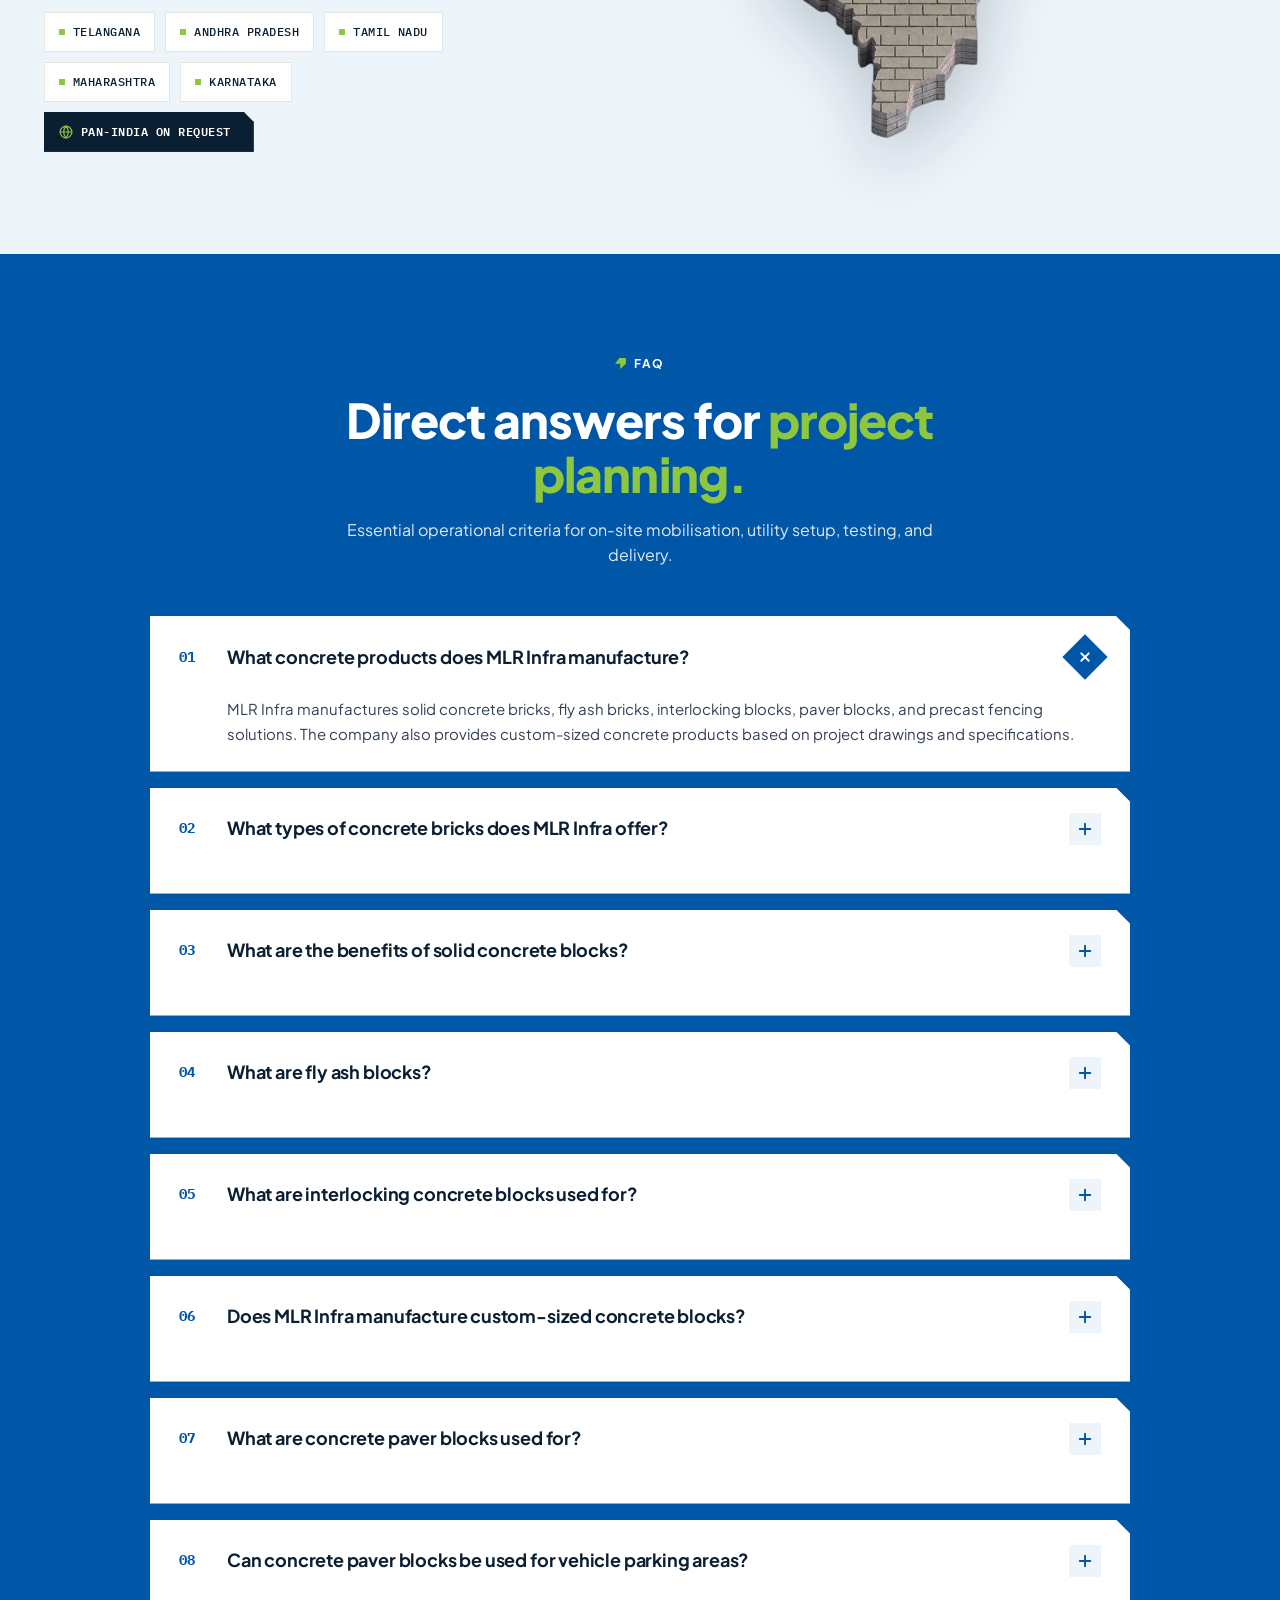
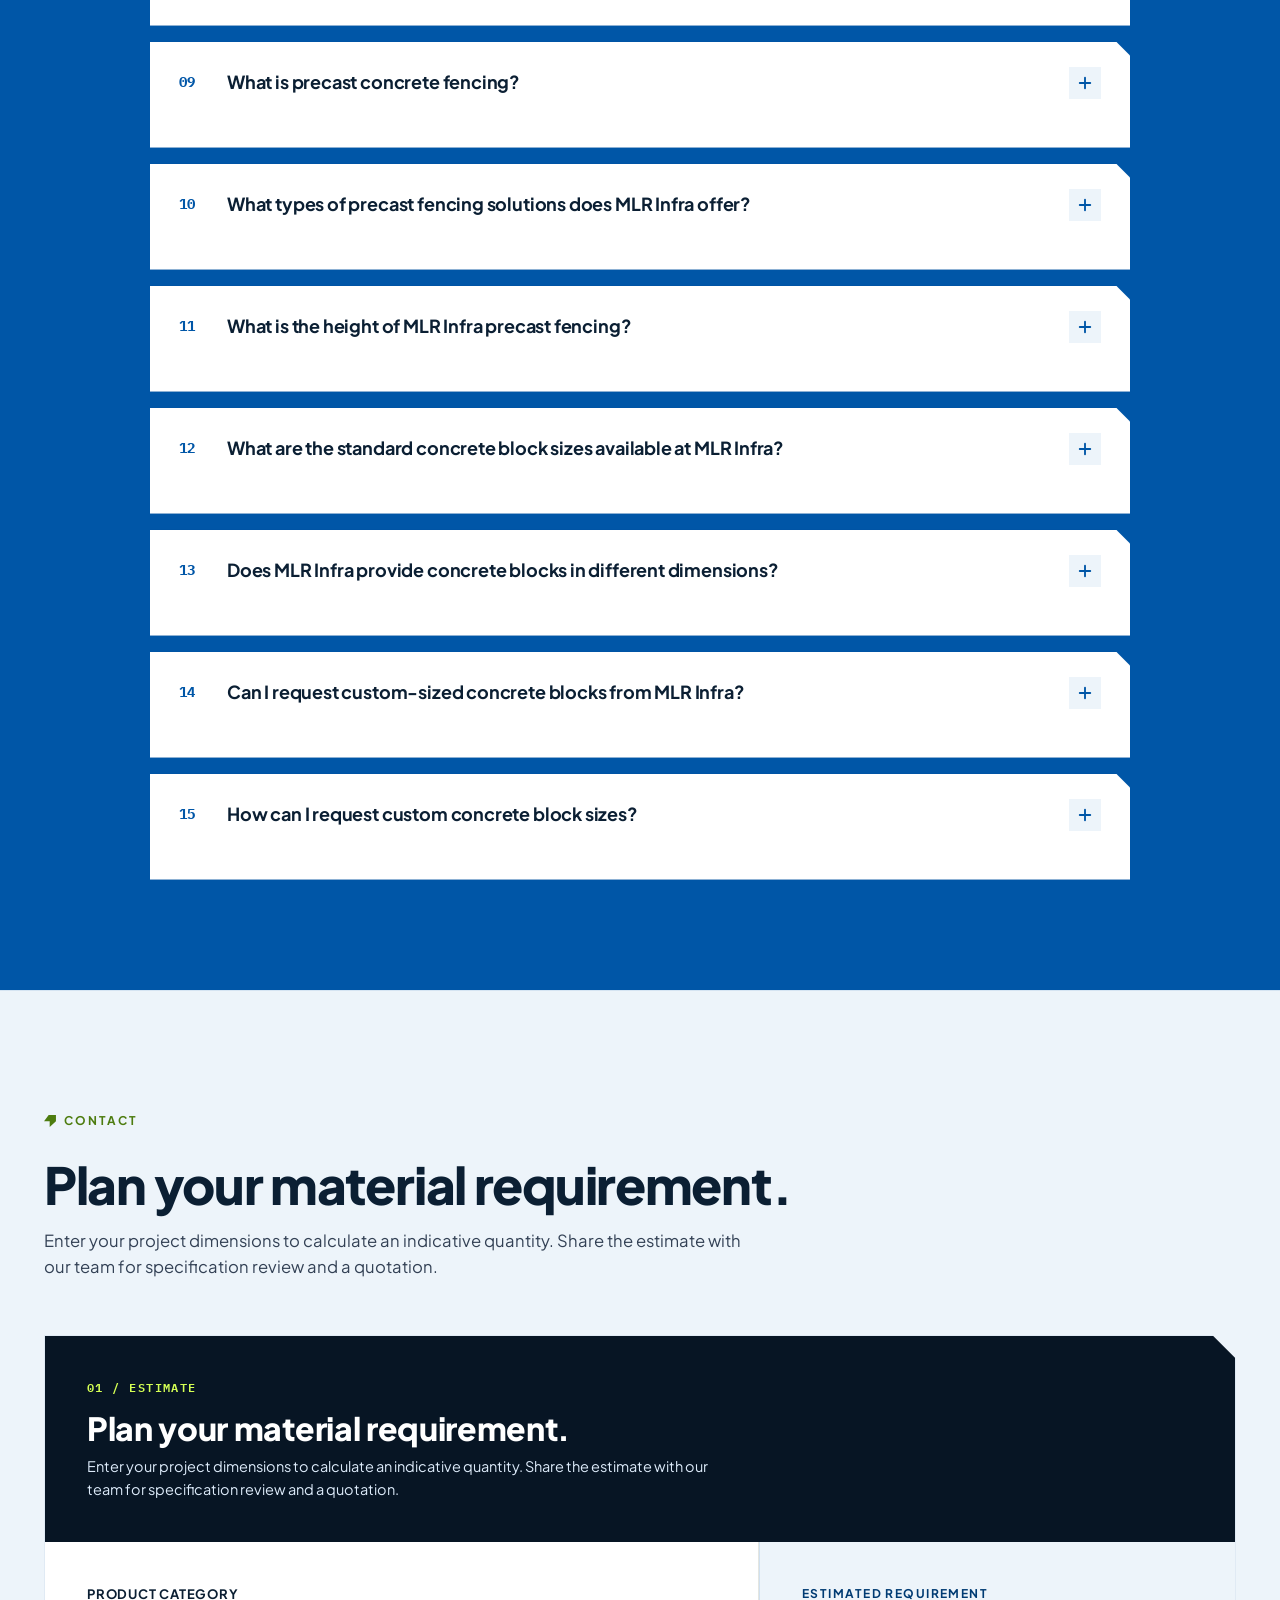
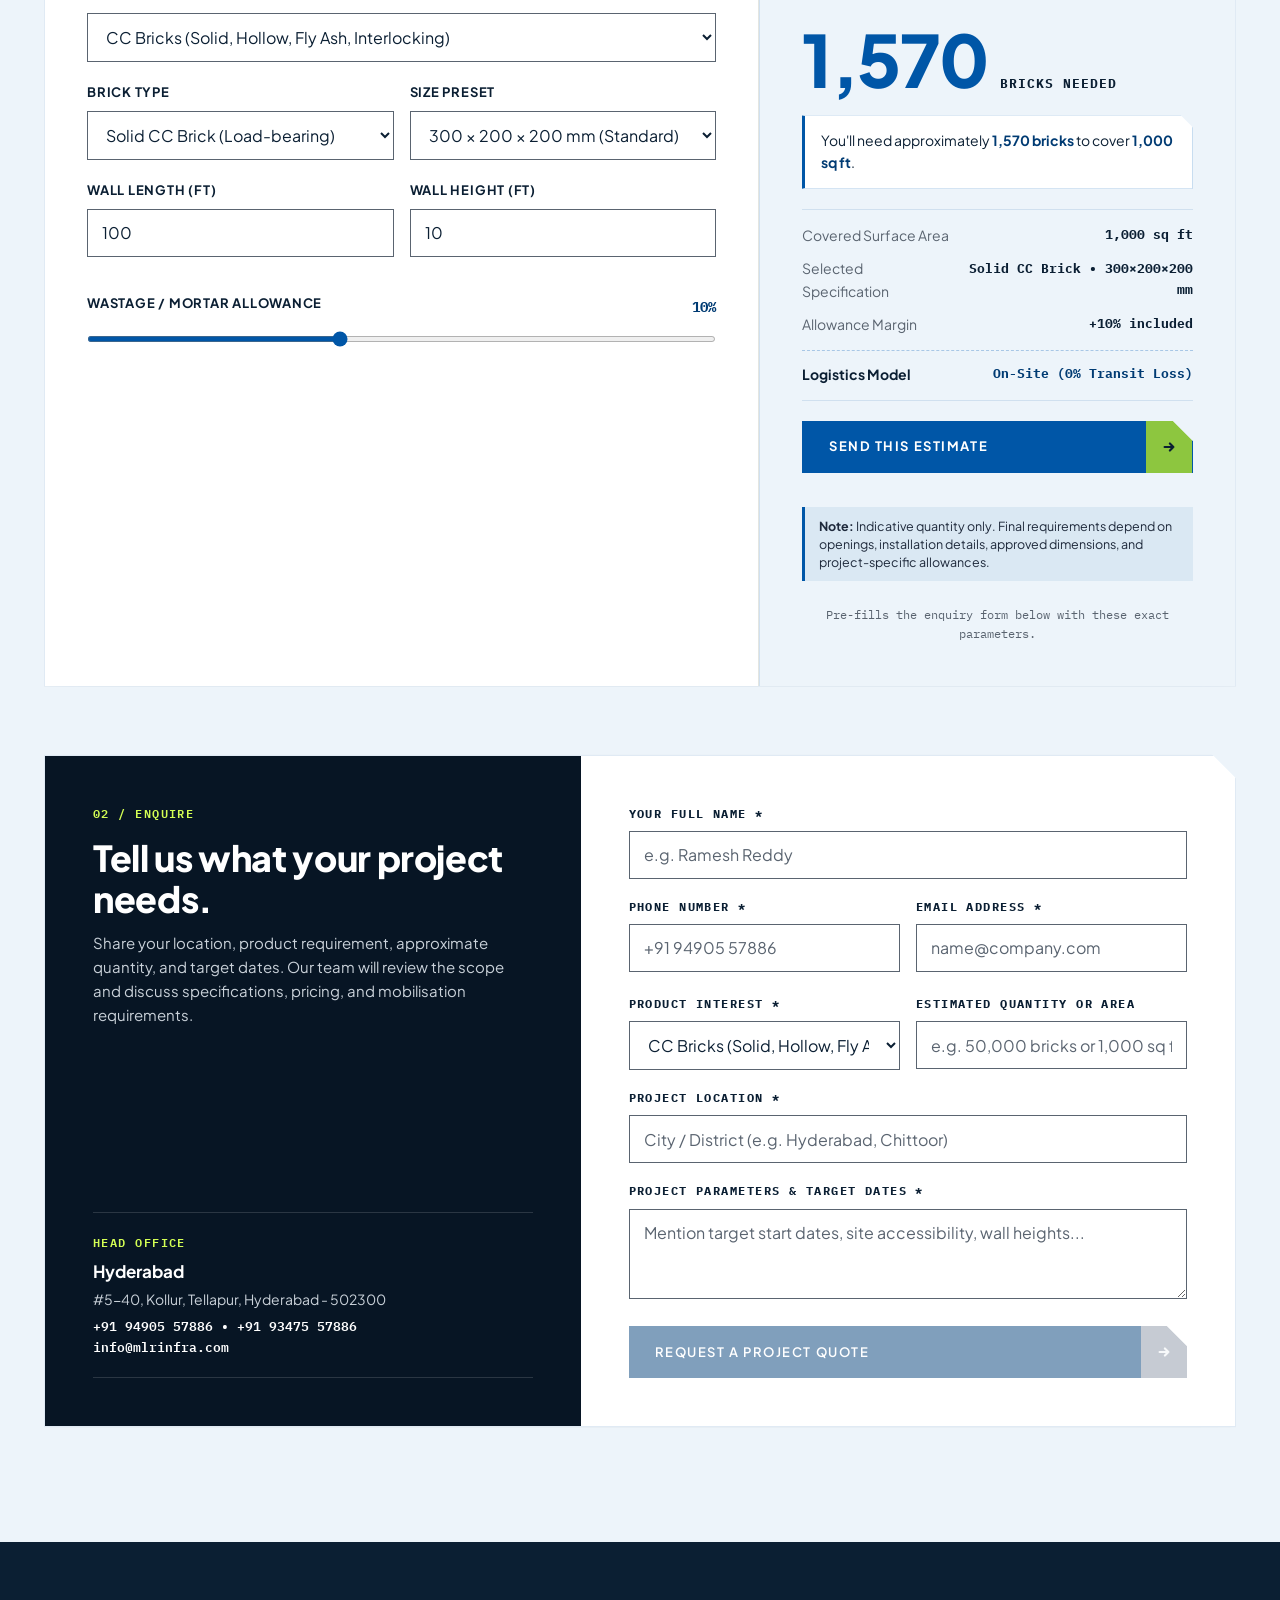
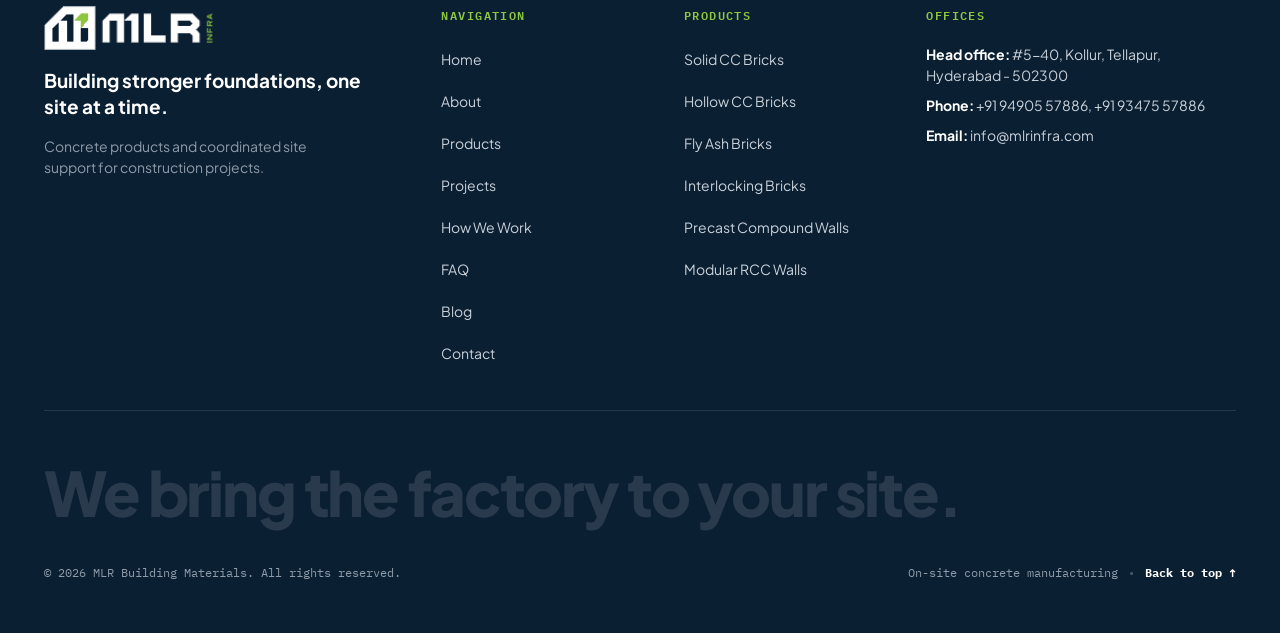
==== commit 748b76f5: "Update visible Products GEO content and all 15 AEO FAQ items verbatim" ====
--- a/index.html
+++ b/index.html
@@ -5,19 +5,21 @@
   <meta charset="UTF-8">
   <meta name="viewport" content="width=device-width, initial-scale=1.0">
   <meta name="google-site-verification" content="Per1ykr1Ec8-plLlOXUkdRUyiqHVOrGWuBBB0OksPsI" />
-  <title>MLR Infra | Concrete Blocks, Paver Blocks &amp; Precast Fencing Manufacturer</title>
+  <title>Concrete Products Manufacturer in Hyderabad | MLR Infra</title>
   <meta name="description"
-    content="MLR Infra is a concrete products manufacturer offering solid concrete blocks, fly ash blocks, interlocking blocks, concrete paver blocks, precast fencing solutions up to 6.6 ft, and custom-sized blocks.">
+    content="MLR Infra is a concrete products manufacturer in Hyderabad offering concrete bricks, paver blocks and precast fencing with on-site manufacturing services.">
+  <meta name="keywords"
+    content="Concrete Products Manufacturer in Hyderabad, On-Site Concrete Manufacturing Services in India, Construction Materials and Services in Hyderabad, Construction Material Supply Projects in Telangana, On-Site Concrete Manufacturing Process, Small Quantity Concrete Products Supply, Contact Concrete Products Manufacturer in Hyderabad">
   <link rel="canonical" href="https://mlrinfra.com/" />
   <meta name="theme-color" content="#0B1F33">
   <meta property="og:type" content="website">
   <meta property="og:url" content="https://mlrinfra.com/">
-  <meta property="og:title" content="MLR Infra | We bring the factory to your site">
-  <meta property="og:description" content="Solid concrete blocks, fly ash blocks, interlocking blocks, concrete paver blocks, and precast fencing solutions manufactured on-site or supplied to your project.">
+  <meta property="og:title" content="Concrete Products Manufacturer in Hyderabad | MLR Infra">
+  <meta property="og:description" content="MLR Infra is a concrete products manufacturer in Hyderabad offering concrete bricks, paver blocks and precast fencing with on-site manufacturing services.">
   <meta property="og:image" content="assets/frames/frame_000.webp">
   <meta name="twitter:card" content="summary_large_image">
-  <meta name="twitter:title" content="MLR Infra">
-  <meta name="twitter:description" content="Solid concrete blocks, fly ash blocks, interlocking blocks, concrete paver blocks, and precast fencing solutions.">
+  <meta name="twitter:title" content="Concrete Products Manufacturer in Hyderabad | MLR Infra">
+  <meta name="twitter:description" content="MLR Infra is a concrete products manufacturer in Hyderabad offering concrete bricks, paver blocks and precast fencing with on-site manufacturing services.">
   <meta name="twitter:image" content="assets/frames/frame_000.webp">
 
   <!-- Google Analytics / Tag Manager Code -->
@@ -64,7 +66,7 @@
             "itemOffered": {
               "@type": "Product",
               "name": "Solid Concrete Blocks",
-              "description": "MLR Infra offers solid concrete blocks for construction applications that require strength and durability. These blocks are suitable for building walls, load-bearing walls, foundations, and other masonry applications. Available in five standard dimensions (300 × 200 × 200 mm, 300 × 200 × 150 mm, 300 × 200 × 100 mm, 290 × 225 × 140 mm, 290 × 140 × 100 mm) and custom sizes."
+              "description": "MLR Infra offers solid concrete blocks for construction applications that require strength and durability. These blocks are suitable for building walls and other masonry applications. They provide a practical building material solution for different construction requirements."
             }
           },
           {
@@ -72,7 +74,7 @@
             "itemOffered": {
               "@type": "Product",
               "name": "Fly Ash Blocks",
-              "description": "MLR Infra offers fly ash blocks as an alternative building material for construction projects. These blocks incorporate fly ash and support sustainable construction practices while maintaining strength."
+              "description": "MLR Infra offers fly ash blocks as an alternative building material for construction projects. These blocks incorporate fly ash and support sustainable construction practices. They can be used for suitable building applications depending on project requirements and specifications."
             }
           },
           {
@@ -80,7 +82,7 @@
             "itemOffered": {
               "@type": "Product",
               "name": "Interlocking Blocks",
-              "description": "MLR Infra manufactures interlocking concrete blocks designed to fit together through their specially shaped edges. These blocks support organised construction and help reduce dependence on conventional mortar applications, construction time, labour requirements, and material costs."
+              "description": "MLR Infra manufactures interlocking concrete blocks designed to fit together through their specially shaped edges. These blocks support organised construction and can help reduce dependence on conventional mortar applications. They are suitable for construction projects looking for efficient block installation solutions."
             }
           },
           {
@@ -88,7 +90,15 @@
             "itemOffered": {
               "@type": "Product",
               "name": "Custom Block Sizes",
-              "description": "MLR Infra provides customised concrete blocks manufactured according to customer drawings and project specifications in addition to the five standard concrete block dimensions."
+              "description": "MLR Infra provides customised concrete blocks manufactured according to customer drawings and project specifications. Customers can share their required dimensions and technical drawings to request blocks made to their exact requirements. This allows construction projects to obtain products suited to their specific applications."
+            }
+          },
+          {
+            "@type": "Offer",
+            "itemOffered": {
+              "@type": "Product",
+              "name": "Standard Concrete Block Sizes",
+              "description": "MLR Infra offers concrete blocks in five standard dimensions to meet different construction requirements: 300 × 200 × 200 mm, 300 × 200 × 150 mm, 300 × 200 × 100 mm, 290 × 225 × 140 mm, and 290 × 140 × 100 mm. In addition to standard dimensions, MLR Infra offers custom-sized blocks based on project drawings and specifications."
             }
           },
           {
@@ -96,7 +106,7 @@
             "itemOffered": {
               "@type": "Product",
               "name": "Concrete Paver Blocks",
-              "description": "MLR Infra provides concrete paver blocks for driveways, walkways, vehicle parking areas, and outdoor flooring applications, designed to handle vehicle loads and pedestrian traffic without easily cracking or shifting."
+              "description": "MLR Infra provides concrete paver blocks for driveways, walkways, and outdoor flooring applications. These blocks are designed to handle vehicle loads and pedestrian traffic without easily cracking or shifting when properly installed. They offer a practical flooring solution for residential and commercial outdoor spaces."
             }
           },
           {
@@ -104,7 +114,7 @@
             "itemOffered": {
               "@type": "Product",
               "name": "Precast Concrete Fencing",
-              "description": "MLR Infra offers modular RCC precast fencing solutions up to 6.6 feet in height, manufactured in advance and assembled at the required site. Includes compound walls, cement fencing, RCC fencing, and precast compound wall solutions."
+              "description": "MLR Infra offers modular RCC precast fencing solutions up to 6.6 feet in height. These fencing components are manufactured in advance and assembled at the required site. Its precast fencing range includes compound walls, cement fencing, RCC fencing, and precast compound wall solutions. These products provide a modular approach to boundary fencing requirements."
             }
           }
         ]
@@ -342,7 +352,7 @@
     <div class="nav-container">
       <!-- White-Background Logo First on Left -->
       <a href="#home" class="nav-brand" aria-label="MLR Infra Building Materials Home">
-        <img src="assets/mlr-logo.svg?v=3" alt="MLR Infra Building Materials" class="nav-logo-img">
+        <img src="assets/mlr-logo.svg?v=3" alt="Concrete Products Manufacturer in Hyderabad – MLR Infra" class="nav-logo-img">
       </a>
 
       <!-- Desktop Navigation Menu -->
@@ -412,9 +422,13 @@
          Chamfered top-right corner + 4px corner radius on buttons.
          Single focused CTA: [Get a Quote].
          ========================================================================= -->
-    <section class="hero-section" id="home" data-skeleton="Hero Plant Visual" aria-label="Hero Introduction">
+    <section class="hero-section" id="home" data-skeleton="Hero Plant Visual" aria-label="Hero Introduction"
+      data-meta-title="Concrete Products Manufacturer in Hyderabad | MLR Infra"
+      data-meta-description="MLR Infra is a concrete products manufacturer in Hyderabad offering concrete bricks, paver blocks and precast fencing with on-site manufacturing services."
+      data-focus-keyword="Concrete Products Manufacturer in Hyderabad"
+      data-url-slug="">
       <!-- Full-Width Scroll-Driven WebP Canvas Animation (Zero random photos) -->
-      <canvas id="heroCanvas" class="hero-bg-canvas" width="1280" height="720" aria-hidden="true"></canvas>
+      <canvas id="heroCanvas" class="hero-bg-canvas" width="1280" height="720" role="img" aria-label="Concrete Products Manufacturer in Hyderabad – MLR Infra"></canvas>
       <div class="hero-overlay" aria-hidden="true"></div>
 
       <!-- Hero Content Container -->
@@ -429,7 +443,7 @@
           </div>
 
           <h1 class="hero-title">
-            We Bring the <span class="hero-accent">Factory</span><br>
+            <span class="sr-only">Concrete Bricks, Paver Blocks &amp; Precast Fencing Solutions in Hyderabad — </span>We Bring the <span class="hero-accent">Factory</span><br>
             to Your Site.
           </h1>
 
@@ -531,11 +545,16 @@
          SECTION 3 · ABOUT US (#about)
          Architectural Brutalist Editorial Layout with Plant Tower Visual
          ========================================================================= -->
-    <section class="about-section" id="about" aria-label="About MLR Building Materials">
+    <section class="about-section" id="about" aria-label="About MLR Building Materials"
+      data-meta-title="On-Site Concrete Manufacturing Services in India | MLR Infra"
+      data-meta-description="MLR Infra offers reliable on-site concrete manufacturing services in India, providing materials, machinery, complete setup and skilled labour directly at your project location."
+      data-focus-keyword="On-Site Concrete Manufacturing Services in India"
+      data-url-slug="on-site-concrete-manufacturing-services-in-india">
+      <h1 class="sr-only">On-Site Concrete Manufacturing with Complete Project Support</h1>
       <div class="container about-container">
         <!-- Large Background Building Graphic (Right Side) -->
-        <div class="about-bg-building" aria-hidden="true">
-          <img src="assets/brutalist-concrete-building.webp" alt="" class="about-bg-building-img" width="1537"
+        <div class="about-bg-building">
+          <img src="assets/brutalist-concrete-building.webp" alt="On-Site Concrete Manufacturing Services by MLR Infra" class="about-bg-building-img" width="1537"
             height="1023" loading="lazy" decoding="async">
         </div>
         <!-- Top Row: Narrative & Benefits (Left) + Breathing Space for Background Building (Right) -->
@@ -803,7 +822,12 @@
     </section>
 
     <!-- SECTION 5 · WHAT WE MANUFACTURE -->
-    <section class="products-section" id="products" aria-labelledby="products-hero-title">
+    <section class="products-section" id="products" aria-labelledby="products-hero-title"
+      data-meta-title="Construction Materials and Services in Hyderabad | MLR Infra"
+      data-meta-description="MLR Infra provides construction materials and services in Hyderabad, including concrete products, centering, rod bending and labour supply."
+      data-focus-keyword="Construction Materials and Services in Hyderabad"
+      data-url-slug="construction-materials-and-services-in-hyderabad">
+      <h1 class="sr-only">Complete Construction Materials and On-Site Services in Hyderabad</h1>
       <div class="container products-container">
 
         <!-- 1. Hero Block: Title, Subtitle, Stats + Architectural Building Card -->
@@ -818,7 +842,7 @@
               <span class="text-green">for your project<br>specifications.</span>
             </h2>
             <p class="products-hero-desc">
-              Explore our concrete bricks, paver blocks, and precast fencing. Confirm dimensions, intended applications, and production requirements with our team before ordering.
+              MLR Infra is a concrete products manufacturer offering construction materials and solutions for residential, commercial, and infrastructure projects. The company provides solid concrete blocks, fly ash blocks, interlocking blocks, concrete paver blocks, and precast fencing solutions. MLR Infra also manufactures customised concrete products based on customer drawings, dimensions, and project specifications.
             </p>
             <div class="products-stats-row">
               <div class="prod-stat-item">
@@ -834,7 +858,7 @@
           </div>
 
           <div class="products-hero-card" data-skeleton="Concrete Bricks Visual">
-            <img src="assets/bricks-falling.webp" alt="" class="hero-card-img" width="731" height="1024" loading="lazy" decoding="async" aria-hidden="true">
+            <img src="assets/bricks-falling.webp" alt="Construction Materials and Services in Hyderabad – MLR Infra" class="hero-card-img" width="731" height="1024" loading="lazy" decoding="async">
             <div class="range-stat-card hero-stat-card">
               <span class="range-stat-num">4,000</span>
               <span class="range-stat-label">Bricks / day</span>
@@ -848,22 +872,22 @@
             <div class="range-header-left">
               <h3 class="products-range-title">Pick the brick for the job</h3>
               <p class="products-range-intro">
-                Every type is cast from the same quality-controlled mix: choose by load, sustainability, or speed of build.
+                MLR Infra offers three types of concrete blocks: Solid Blocks, Fly Ash Blocks, and Interlocking Blocks. These products are designed for strength, sustainability, and faster construction.
               </p>
             </div>
           </div>
 
           <div class="brick-types-grid">
-            <!-- Card 01: Solid -->
+            <!-- Card 01: Solid Concrete Blocks -->
             <article class="brick-type-card">
               <div class="brick-card-thumb is-skeleton" data-skeleton="Solid CC Brick">
                 <span class="brick-card-num">01</span>
-                <img src="assets/solid-cc-bricks.webp" alt="Solid CC Brick" width="440" height="248" loading="lazy" decoding="async">
+                <img src="assets/solid-cc-bricks.webp" alt="Construction Materials and Services in Hyderabad – MLR Infra (Solid Concrete Blocks)" width="440" height="248" loading="lazy" decoding="async">
               </div>
               <div class="brick-card-body">
-                <h4 class="brick-card-name">Solid</h4>
+                <h4 class="brick-card-name">Solid Concrete Blocks</h4>
                 <p class="brick-card-desc">
-                  Dense, high-strength bricks for load-bearing walls, foundations, and structures that can't afford to flex.
+                  MLR Infra offers solid concrete blocks for construction applications that require strength and durability. These blocks are suitable for building walls and other masonry applications. They provide a practical building material solution for different construction requirements.
                 </p>
                 <div class="brick-pill-wrap">
                   <span class="brick-pill-badge">BEST FOR STRENGTH</span>
@@ -871,16 +895,16 @@
               </div>
             </article>
 
-            <!-- Card 02: Fly Ash -->
+            <!-- Card 02: Fly Ash Blocks -->
             <article class="brick-type-card">
               <div class="brick-card-thumb is-skeleton" data-skeleton="Fly Ash CC Brick">
                 <span class="brick-card-num">02</span>
-                <img src="assets/flyash-bricks.webp" alt="Fly Ash CC Brick" width="440" height="248" loading="lazy" decoding="async">
+                <img src="assets/flyash-bricks.webp" alt="Construction Materials and Services in Hyderabad – MLR Infra (Fly Ash Blocks)" width="440" height="248" loading="lazy" decoding="async">
               </div>
               <div class="brick-card-body">
-                <h4 class="brick-card-name">Fly Ash</h4>
+                <h4 class="brick-card-name">Fly Ash Blocks</h4>
                 <p class="brick-card-desc">
-                  The sustainable choice, without giving up strength. Made with fly ash, an industrial by-product, so you build greener.
+                  MLR Infra offers fly ash blocks as an alternative building material for construction projects. These blocks incorporate fly ash and support sustainable construction practices. They can be used for suitable building applications depending on project requirements and specifications.
                 </p>
                 <div class="brick-pill-wrap">
                   <span class="brick-pill-badge">BEST FOR SUSTAINABILITY</span>
@@ -888,16 +912,16 @@
               </div>
             </article>
 
-            <!-- Card 03: Interlocking -->
+            <!-- Card 03: Interlocking Blocks -->
             <article class="brick-type-card">
               <div class="brick-card-thumb is-skeleton" data-skeleton="Interlocking CC Brick">
                 <span class="brick-card-num">03</span>
-                <img src="assets/interlocking-bricks.webp" alt="Interlocking CC Brick" width="440" height="248" loading="lazy" decoding="async">
+                <img src="assets/interlocking-bricks.webp" alt="Construction Materials and Services in Hyderabad – MLR Infra (Interlocking Blocks)" width="440" height="248" loading="lazy" decoding="async">
               </div>
               <div class="brick-card-body">
-                <h4 class="brick-card-name">Interlocking</h4>
+                <h4 class="brick-card-name">Interlocking Blocks</h4>
                 <p class="brick-card-desc">
-                  No mortar, no wasted days. Blocks lock together on-site, cutting labour time and material cost versus a mortared wall.
+                  MLR Infra manufactures interlocking concrete blocks designed to fit together through their specially shaped edges. These blocks support organised construction and can help reduce dependence on conventional mortar applications. They are suitable for construction projects looking for efficient block installation solutions.
                 </p>
                 <div class="brick-pill-wrap">
                   <span class="brick-pill-badge">BEST FOR SPEED</span>
@@ -907,26 +931,29 @@
           </div>
         </div>
 
-        <!-- 3. Standard Sizes Tags & Custom CTA (Below the sizes) -->
+        <!-- 3. Standard Concrete Block Sizes & Custom Block Sizes -->
         <div class="products-sizes-block">
           <div class="sizes-header-row">
-            <h4 class="sizes-heading">Standard sizes <span class="sizes-heading-unit">(mm)</span></h4>
+            <h4 class="sizes-heading">Standard Concrete Block Sizes <span class="sizes-heading-unit">(mm)</span></h4>
+            <p class="products-range-intro" style="margin-top: 8px;">
+              MLR Infra offers concrete blocks in five standard dimensions to meet different construction requirements. In addition to standard dimensions, MLR Infra offers custom-sized blocks based on project drawings and specifications.
+            </p>
           </div>
 
           <div class="sizes-tags-row">
-            <span class="size-number-tag">300×200×200</span>
-            <span class="size-number-tag">300×200×150</span>
-            <span class="size-number-tag">300×200×100</span>
-            <span class="size-number-tag">290×225×140</span>
-            <span class="size-number-tag">290×140×100</span>
-          </div>
-
-          <!-- Need something different CTA Box (below the sizes) -->
+            <span class="size-number-tag">300 &times; 200 &times; 200 mm</span>
+            <span class="size-number-tag">300 &times; 200 &times; 150 mm</span>
+            <span class="size-number-tag">300 &times; 200 &times; 100 mm</span>
+            <span class="size-number-tag">290 &times; 225 &times; 140 mm</span>
+            <span class="size-number-tag">290 &times; 140 &times; 100 mm</span>
+          </div>
+
+          <!-- Custom Block Sizes CTA Box (below the sizes) -->
           <div class="custom-size-cta-box">
             <div class="custom-cta-text">
-              <h4 class="custom-cta-title">Need something different?</h4>
+              <h4 class="custom-cta-title">Custom Block Sizes</h4>
               <p class="custom-cta-desc">
-                We cast to your drawing with custom dimensions, built to your exact specification.
+                MLR Infra provides customised concrete blocks manufactured according to customer drawings and project specifications. Customers can share their required dimensions and technical drawings to request blocks made to their exact requirements. This allows construction projects to obtain products suited to their specific applications.
               </p>
             </div>
             <a href="#contact" class="btn-custom-size-cta">
@@ -938,21 +965,21 @@
           </div>
         </div>
 
-        <!-- 4. Duo Grid: Paver Blocks & Precast Fencing -->
+        <!-- 4. Duo Grid: Concrete Paver Blocks & Precast Concrete Fencing -->
         <div class="products-duo-grid">
           
-          <!-- Card 1: Paver Blocks -->
+          <!-- Card 1: Concrete Paver Blocks -->
           <article class="duo-card">
             <div class="duo-card-img-wrap is-skeleton" data-skeleton="Paver Blocks">
-              <img src="assets/fresh-paver-blocks.webp" alt="Paver blocks on driveway" class="duo-card-img" width="440" height="590" loading="lazy" decoding="async">
+              <img src="assets/fresh-paver-blocks.webp" alt="Construction Materials and Services in Hyderabad – MLR Infra (Concrete Paver Blocks)" class="duo-card-img" width="440" height="590" loading="lazy" decoding="async">
             </div>
             <div class="duo-card-body">
-              <h3 class="duo-name">Paver Blocks</h3>
+              <h3 class="duo-name">Concrete Paver Blocks</h3>
               <p class="duo-title">
                 Built for every surface that <span class="text-green">moves.</span>
               </p>
               <p class="duo-desc">
-                For driveways, walkways and outdoor flooring. Handles vehicle load and foot traffic without cracking or shifting over time.
+                MLR Infra provides concrete paver blocks for driveways, walkways, and outdoor flooring applications. These blocks are designed to handle vehicle loads and pedestrian traffic without easily cracking or shifting when properly installed. They offer a practical flooring solution for residential and commercial outdoor spaces.
               </p>
               <div class="duo-action-wrap">
                 <a href="#contact" class="btn-duo-primary">
@@ -965,18 +992,18 @@
             </div>
           </article>
 
-          <!-- Card 2: Precast Fencing -->
+          <!-- Card 2: Precast Concrete Fencing -->
           <article class="duo-card">
             <div class="duo-card-img-wrap is-skeleton" data-skeleton="Precast Fencing">
-              <img src="assets/precast-fencing.webp" alt="Precast fencing wall" class="duo-card-img" width="520" height="290" loading="lazy" decoding="async">
+              <img src="assets/precast-fencing.webp" alt="Construction Materials and Services in Hyderabad – MLR Infra (Precast Concrete Fencing)" class="duo-card-img" width="520" height="290" loading="lazy" decoding="async">
             </div>
             <div class="duo-card-body">
-              <h3 class="duo-name">Precast Fencing</h3>
+              <h3 class="duo-name">Precast Concrete Fencing</h3>
               <p class="duo-title">
                 Waterproof by default.
               </p>
               <p class="duo-desc">
-                Modular RCC precast up to 6.6 ft, ready to assemble.
+                MLR Infra offers modular RCC precast fencing solutions up to 6.6 feet in height. These fencing components are manufactured in advance and assembled at the required site. Its precast fencing range includes compound walls, cement fencing, RCC fencing, and precast compound wall solutions. These products provide a modular approach to boundary fencing requirements.
               </p>
               <div class="duo-tags-wrap">
                 <span class="duo-tag">Compound walls</span>
@@ -1210,7 +1237,12 @@
          SECTION 7 · PROJECTS & DEPLOYMENTS (#projects)
          "Where We've Built." + Client Perspectives ("What Our Clients Say.")
          ========================================================================= -->
-    <section class="projects-section" id="projects" aria-label="Projects and Client Perspectives">
+    <section class="projects-section" id="projects" aria-label="Projects and Client Perspectives"
+      data-meta-title="Construction Material Supply Projects in Telangana | MLR Infra"
+      data-meta-description="Explore MLR Infra’s construction material supply projects in Telangana, including factory, hospital, apartment and institutional developments."
+      data-focus-keyword="Construction Material Supply Projects in Telangana"
+      data-url-slug="construction-material-supply-projects-telangana">
+      <h1 class="sr-only">Our Construction Material Supply Projects Across Telangana and Beyond</h1>
       <div class="projects-container">
 
         <!-- Top Row: Section Header & Carousel Navigation -->
@@ -1239,7 +1271,7 @@
             <article class="project-slide-card" data-index="1">
               <div class="project-card-media is-skeleton" data-skeleton="Amaraja Factory">
                 <span class="project-slide-num">01</span>
-                <img src="assets/project-amaraja.webp" alt="Amaraja Factory industrial manufacturing site" class="project-slide-img" width="520" height="650" loading="lazy" decoding="async">
+                <img src="assets/project-amaraja.webp" alt="Construction Material Supply Projects in Telangana – MLR Infra" class="project-slide-img" width="520" height="650" loading="lazy" decoding="async">
               </div>
               <div class="project-slide-body">
                 <h3 class="project-slide-title">Amaraja Factory</h3>
@@ -1446,7 +1478,12 @@
          Light canvas with subtle technical blueprint dot-grid.
          4-node timeline with custom industrial icons and 4 step cards with ghost watermarks.
          ========================================================================= -->
-    <section class="process-section" id="how-we-work" aria-label="How we work">
+    <section class="process-section" id="how-we-work" aria-label="How we work"
+      data-meta-title="On-Site Concrete Manufacturing Process | MLR Infra"
+      data-meta-description="Discover MLR Infra’s on-site concrete manufacturing process, from site assessment and mobilisation to production, quality checks and final handover."
+      data-focus-keyword="On-Site Concrete Manufacturing Process"
+      data-url-slug="on-site-concrete-manufacturing-process">
+      <h1 class="sr-only">Our On-Site Concrete Manufacturing Process from Assessment to Handover</h1>
       <div class="container">
         
         <!-- Section Header Row -->
@@ -1635,7 +1672,7 @@
           <!-- Right Column: Operational Map Display -->
           <div class="where-map-col">
             <div class="where-map-frame" data-skeleton="Regional Map">
-              <img src="assets/where-we-work-brick-map.webp" alt="Map of Telangana, Andhra Pradesh, Tamil Nadu, Maharashtra and Karnataka built from solid concrete bricks" class="where-map-img" width="782" height="870" loading="lazy" decoding="async">
+              <img src="assets/where-we-work-brick-map.webp" alt="On-Site Concrete Manufacturing Process by MLR Infra" class="where-map-img" width="782" height="870" loading="lazy" decoding="async">
             </div>
           </div>
         </div>
@@ -1649,7 +1686,13 @@
          SECTION · FREQUENTLY ASKED QUESTIONS (#faq)
          Direct answers for buyer and project engineer planning
          ========================================================================= -->
-    <section class="faq-section" id="faq" aria-labelledby="faq-title">
+    <section class="faq-section" id="faq" aria-labelledby="faq-title"
+      data-meta-title="Small Quantity Concrete Products Supply | MLR Infra"
+      data-meta-description="Get answers about small quantity concrete products supply, custom sizes, on-site manufacturing requirements, production scheduling and quality checks by MLR Infra."
+      data-focus-keyword="Small Quantity Concrete Products Supply"
+      data-url-slug="small-quantity-concrete-products-supply"
+      data-image-alt="Small Quantity Concrete Products Supply by MLR Infra">
+      <h1 class="sr-only">Frequently Asked Questions About Concrete Product Manufacturing and Supply</h1>
       <div class="container">
         
         <div class="faq-header-row">
@@ -1671,7 +1714,7 @@
 
         <div class="faq-accordion-container" id="faqAccordion">
 
-          <!-- FAQ Item 01 (Main AEO): What concrete products does MLR Infra manufacture? -->
+          <!-- 1. Main AEO Question -->
           <div class="faq-item">
             <button class="faq-trigger" aria-expanded="true" aria-controls="faq-ans-1" id="faq-btn-1">
               <span class="faq-num">01</span>
@@ -1685,16 +1728,16 @@
             </button>
             <div class="faq-panel open" id="faq-ans-1" role="region" aria-labelledby="faq-btn-1">
               <div class="faq-answer-inner">
-                <p>MLR Infra manufactures <strong>solid concrete bricks, fly ash bricks, interlocking blocks, paver blocks, and precast fencing solutions</strong>. The company also provides custom-sized concrete products based on project drawings and specifications.</p>
-              </div>
-            </div>
-          </div>
-
-          <!-- FAQ Item 02 (AEO): What types of concrete bricks does MLR Infra offer, and what are their benefits? -->
+                <p>MLR Infra manufactures solid concrete bricks, fly ash bricks, interlocking blocks, paver blocks, and precast fencing solutions. The company also provides custom-sized concrete products based on project drawings and specifications.</p>
+              </div>
+            </div>
+          </div>
+
+          <!-- 2. Product-wise Questions & Answers: Q1 -->
           <div class="faq-item">
             <button class="faq-trigger" aria-expanded="false" aria-controls="faq-ans-2" id="faq-btn-2">
               <span class="faq-num">02</span>
-              <span class="faq-question">What types of concrete bricks does MLR Infra offer, and what are their uses?</span>
+              <span class="faq-question">What types of concrete bricks does MLR Infra offer?</span>
               <span class="faq-icon" aria-hidden="true">
                 <svg viewBox="0 0 24 24" width="18" height="18" fill="none" stroke="currentColor" stroke-width="2.5" stroke-linecap="round" stroke-linejoin="round">
                   <line x1="12" y1="5" x2="12" y2="19" class="faq-vert-line"></line>
@@ -1704,21 +1747,16 @@
             </button>
             <div class="faq-panel" id="faq-ans-2" role="region" aria-labelledby="faq-btn-2">
               <div class="faq-answer-inner">
-                <p>MLR Infra offers three types of concrete blocks designed for strength, sustainability, and faster construction:</p>
-                <ul class="faq-specs-list">
-                  <li><strong>Solid Concrete Blocks:</strong> Provide high strength and durability, suitable for load-bearing walls, foundations, and other structural masonry applications.</li>
-                  <li><strong>Fly Ash Blocks:</strong> Concrete building products made using fly ash, offering a more sustainable construction option while maintaining strength.</li>
-                  <li><strong>Interlocking Concrete Blocks:</strong> Designed with specially shaped edges to fit together without requiring conventional mortar between blocks, helping reduce construction time, labour requirements, and material costs.</li>
-                </ul>
-              </div>
-            </div>
-          </div>
-
-          <!-- FAQ Item 03 (AEO): Standard Concrete Block Sizes & Custom Dimensions -->
+                <p>MLR Infra offers three types of concrete blocks: Solid Blocks, Fly Ash Blocks, and Interlocking Blocks. These products are designed for strength, sustainability, and faster construction.</p>
+              </div>
+            </div>
+          </div>
+
+          <!-- 2. Product-wise Questions & Answers: Q2 -->
           <div class="faq-item">
             <button class="faq-trigger" aria-expanded="false" aria-controls="faq-ans-3" id="faq-btn-3">
               <span class="faq-num">03</span>
-              <span class="faq-question">What are the standard concrete block sizes available at MLR Infra, and can I request custom sizes?</span>
+              <span class="faq-question">What are the benefits of solid concrete blocks?</span>
               <span class="faq-icon" aria-hidden="true">
                 <svg viewBox="0 0 24 24" width="18" height="18" fill="none" stroke="currentColor" stroke-width="2.5" stroke-linecap="round" stroke-linejoin="round">
                   <line x1="12" y1="5" x2="12" y2="19" class="faq-vert-line"></line>
@@ -1728,24 +1766,16 @@
             </button>
             <div class="faq-panel" id="faq-ans-3" role="region" aria-labelledby="faq-btn-3">
               <div class="faq-answer-inner">
-                <p>MLR Infra offers concrete blocks in <strong>five standard sizes (mm)</strong> to meet different construction requirements:</p>
-                <ul class="faq-specs-list">
-                  <li><strong>300 &times; 200 &times; 200 mm</strong></li>
-                  <li><strong>300 &times; 200 &times; 150 mm</strong></li>
-                  <li><strong>300 &times; 200 &times; 100 mm</strong></li>
-                  <li><strong>290 &times; 225 &times; 140 mm</strong></li>
-                  <li><strong>290 &times; 140 &times; 100 mm</strong></li>
-                </ul>
-                <p class="mt-2"><strong>Custom-Sized Concrete Blocks:</strong> Yes, MLR Infra manufactures concrete blocks in custom dimensions based on customer drawings and project specifications. You can contact MLR Infra through the website&rsquo;s <a href="#contact">Contact section</a> and share your required dimensions or technical drawings to request a custom-size solution.</p>
-              </div>
-            </div>
-          </div>
-
-          <!-- FAQ Item 04 (AEO): Paver Blocks -->
+                <p>Solid concrete blocks provide high strength and are suitable for load-bearing walls, foundations, and other structural applications.</p>
+              </div>
+            </div>
+          </div>
+
+          <!-- 2. Product-wise Questions & Answers: Q3 -->
           <div class="faq-item">
             <button class="faq-trigger" aria-expanded="false" aria-controls="faq-ans-4" id="faq-btn-4">
               <span class="faq-num">04</span>
-              <span class="faq-question">What are concrete paver blocks used for, and can they be used for vehicle parking areas?</span>
+              <span class="faq-question">What are fly ash blocks?</span>
               <span class="faq-icon" aria-hidden="true">
                 <svg viewBox="0 0 24 24" width="18" height="18" fill="none" stroke="currentColor" stroke-width="2.5" stroke-linecap="round" stroke-linejoin="round">
                   <line x1="12" y1="5" x2="12" y2="19" class="faq-vert-line"></line>
@@ -1755,17 +1785,16 @@
             </button>
             <div class="faq-panel" id="faq-ans-4" role="region" aria-labelledby="faq-btn-4">
               <div class="faq-answer-inner">
-                <p>Concrete paver blocks are used for <strong>driveways, walkways, and outdoor flooring</strong>. They are designed to handle vehicle loads and pedestrian traffic without easily cracking or shifting when properly installed.</p>
-                <p class="mt-2"><strong>Vehicle Parking Areas:</strong> Yes. Concrete paver blocks are suitable for driveways and vehicle-use areas, depending on the block specifications and installation requirements.</p>
-              </div>
-            </div>
-          </div>
-
-          <!-- FAQ Item 05 (AEO): Precast Concrete Fencing -->
+                <p>Fly ash blocks are concrete building products made using fly ash, offering a more sustainable construction option while maintaining strength.</p>
+              </div>
+            </div>
+          </div>
+
+          <!-- 2. Product-wise Questions & Answers: Q4 -->
           <div class="faq-item">
             <button class="faq-trigger" aria-expanded="false" aria-controls="faq-ans-5" id="faq-btn-5">
               <span class="faq-num">05</span>
-              <span class="faq-question">What is precast concrete fencing, what types are offered, and what is the height?</span>
+              <span class="faq-question">What are interlocking concrete blocks used for?</span>
               <span class="faq-icon" aria-hidden="true">
                 <svg viewBox="0 0 24 24" width="18" height="18" fill="none" stroke="currentColor" stroke-width="2.5" stroke-linecap="round" stroke-linejoin="round">
                   <line x1="12" y1="5" x2="12" y2="19" class="faq-vert-line"></line>
@@ -1775,20 +1804,16 @@
             </button>
             <div class="faq-panel" id="faq-ans-5" role="region" aria-labelledby="faq-btn-5">
               <div class="faq-answer-inner">
-                <p><strong>Precast concrete fencing</strong> is a modular RCC fencing solution manufactured in advance and assembled at the required site.</p>
-                <ul class="faq-specs-list">
-                  <li><strong>Types Offered:</strong> MLR Infra offers compound walls, cement fencing, RCC fencing, and precast compound wall solutions.</li>
-                  <li><strong>Height:</strong> MLR Infra provides modular RCC precast fencing solutions up to <strong>6.6 feet in height</strong>.</li>
-                </ul>
-              </div>
-            </div>
-          </div>
-
-          <!-- FAQ Item 06: Minimum Requirement & On-Site Mobilisation -->
+                <p>Interlocking concrete blocks fit together without requiring conventional mortar between blocks. They help reduce construction time, labour requirements, and material costs.</p>
+              </div>
+            </div>
+          </div>
+
+          <!-- 2. Product-wise Questions & Answers: Q5 -->
           <div class="faq-item">
             <button class="faq-trigger" aria-expanded="false" aria-controls="faq-ans-6" id="faq-btn-6">
               <span class="faq-num">06</span>
-              <span class="faq-question">What is the minimum requirement and site setup needed for on-site manufacturing?</span>
+              <span class="faq-question">Does MLR Infra manufacture custom-sized concrete blocks?</span>
               <span class="faq-icon" aria-hidden="true">
                 <svg viewBox="0 0 24 24" width="18" height="18" fill="none" stroke="currentColor" stroke-width="2.5" stroke-linecap="round" stroke-linejoin="round">
                   <line x1="12" y1="5" x2="12" y2="19" class="faq-vert-line"></line>
@@ -1798,12 +1823,186 @@
             </button>
             <div class="faq-panel" id="faq-ans-6" role="region" aria-labelledby="faq-btn-6">
               <div class="faq-answer-inner">
-                <p>On-site equipment and crew mobilisation is generally viable for projects requiring <strong>30,000 to 50,000+ CC bricks</strong>, <strong>1,000+ running meters of precast fencing</strong>, or <strong>5,000+ sq meters of paver blocks</strong> (smaller orders can be supplied directly from our regional production facilities). An on-site yard requires:</p>
+                <p>Yes. MLR Infra manufactures concrete blocks in custom dimensions based on customer drawings and project specifications.</p>
+              </div>
+            </div>
+          </div>
+
+          <!-- 3. Paver Blocks – AEO: Q6 -->
+          <div class="faq-item">
+            <button class="faq-trigger" aria-expanded="false" aria-controls="faq-ans-7" id="faq-btn-7">
+              <span class="faq-num">07</span>
+              <span class="faq-question">What are concrete paver blocks used for?</span>
+              <span class="faq-icon" aria-hidden="true">
+                <svg viewBox="0 0 24 24" width="18" height="18" fill="none" stroke="currentColor" stroke-width="2.5" stroke-linecap="round" stroke-linejoin="round">
+                  <line x1="12" y1="5" x2="12" y2="19" class="faq-vert-line"></line>
+                  <line x1="5" y1="12" x2="19" y2="12"></line>
+                </svg>
+              </span>
+            </button>
+            <div class="faq-panel" id="faq-ans-7" role="region" aria-labelledby="faq-btn-7">
+              <div class="faq-answer-inner">
+                <p>Concrete paver blocks are used for driveways, walkways, and outdoor flooring. They are designed to handle vehicle loads and pedestrian traffic.</p>
+              </div>
+            </div>
+          </div>
+
+          <!-- 3. Paver Blocks – AEO: Q7 -->
+          <div class="faq-item">
+            <button class="faq-trigger" aria-expanded="false" aria-controls="faq-ans-8" id="faq-btn-8">
+              <span class="faq-num">08</span>
+              <span class="faq-question">Can concrete paver blocks be used for vehicle parking areas?</span>
+              <span class="faq-icon" aria-hidden="true">
+                <svg viewBox="0 0 24 24" width="18" height="18" fill="none" stroke="currentColor" stroke-width="2.5" stroke-linecap="round" stroke-linejoin="round">
+                  <line x1="12" y1="5" x2="12" y2="19" class="faq-vert-line"></line>
+                  <line x1="5" y1="12" x2="19" y2="12"></line>
+                </svg>
+              </span>
+            </button>
+            <div class="faq-panel" id="faq-ans-8" role="region" aria-labelledby="faq-btn-8">
+              <div class="faq-answer-inner">
+                <p>Yes. Concrete paver blocks are suitable for driveways and vehicle-use areas, depending on the block specifications and installation requirements.</p>
+              </div>
+            </div>
+          </div>
+
+          <!-- 4. Precast Fencing – AEO: Q8 -->
+          <div class="faq-item">
+            <button class="faq-trigger" aria-expanded="false" aria-controls="faq-ans-9" id="faq-btn-9">
+              <span class="faq-num">09</span>
+              <span class="faq-question">What is precast concrete fencing?</span>
+              <span class="faq-icon" aria-hidden="true">
+                <svg viewBox="0 0 24 24" width="18" height="18" fill="none" stroke="currentColor" stroke-width="2.5" stroke-linecap="round" stroke-linejoin="round">
+                  <line x1="12" y1="5" x2="12" y2="19" class="faq-vert-line"></line>
+                  <line x1="5" y1="12" x2="19" y2="12"></line>
+                </svg>
+              </span>
+            </button>
+            <div class="faq-panel" id="faq-ans-9" role="region" aria-labelledby="faq-btn-9">
+              <div class="faq-answer-inner">
+                <p>Precast concrete fencing is a modular RCC fencing solution manufactured in advance and assembled at the required site.</p>
+              </div>
+            </div>
+          </div>
+
+          <!-- 4. Precast Fencing – AEO: Q9 -->
+          <div class="faq-item">
+            <button class="faq-trigger" aria-expanded="false" aria-controls="faq-ans-10" id="faq-btn-10">
+              <span class="faq-num">10</span>
+              <span class="faq-question">What types of precast fencing solutions does MLR Infra offer?</span>
+              <span class="faq-icon" aria-hidden="true">
+                <svg viewBox="0 0 24 24" width="18" height="18" fill="none" stroke="currentColor" stroke-width="2.5" stroke-linecap="round" stroke-linejoin="round">
+                  <line x1="12" y1="5" x2="12" y2="19" class="faq-vert-line"></line>
+                  <line x1="5" y1="12" x2="19" y2="12"></line>
+                </svg>
+              </span>
+            </button>
+            <div class="faq-panel" id="faq-ans-10" role="region" aria-labelledby="faq-btn-10">
+              <div class="faq-answer-inner">
+                <p>MLR Infra offers compound walls, cement fencing, RCC fencing, and precast compound wall solutions.</p>
+              </div>
+            </div>
+          </div>
+
+          <!-- 4. Precast Fencing – AEO: Q10 -->
+          <div class="faq-item">
+            <button class="faq-trigger" aria-expanded="false" aria-controls="faq-ans-11" id="faq-btn-11">
+              <span class="faq-num">11</span>
+              <span class="faq-question">What is the height of MLR Infra precast fencing?</span>
+              <span class="faq-icon" aria-hidden="true">
+                <svg viewBox="0 0 24 24" width="18" height="18" fill="none" stroke="currentColor" stroke-width="2.5" stroke-linecap="round" stroke-linejoin="round">
+                  <line x1="12" y1="5" x2="12" y2="19" class="faq-vert-line"></line>
+                  <line x1="5" y1="12" x2="19" y2="12"></line>
+                </svg>
+              </span>
+            </button>
+            <div class="faq-panel" id="faq-ans-11" role="region" aria-labelledby="faq-btn-11">
+              <div class="faq-answer-inner">
+                <p>MLR Infra provides modular RCC precast fencing solutions up to 6.6 feet in height.</p>
+              </div>
+            </div>
+          </div>
+
+          <!-- 5. Standard Block Sizes: Q1 -->
+          <div class="faq-item">
+            <button class="faq-trigger" aria-expanded="false" aria-controls="faq-ans-12" id="faq-btn-12">
+              <span class="faq-num">12</span>
+              <span class="faq-question">What are the standard concrete block sizes available at MLR Infra?</span>
+              <span class="faq-icon" aria-hidden="true">
+                <svg viewBox="0 0 24 24" width="18" height="18" fill="none" stroke="currentColor" stroke-width="2.5" stroke-linecap="round" stroke-linejoin="round">
+                  <line x1="12" y1="5" x2="12" y2="19" class="faq-vert-line"></line>
+                  <line x1="5" y1="12" x2="19" y2="12"></line>
+                </svg>
+              </span>
+            </button>
+            <div class="faq-panel" id="faq-ans-12" role="region" aria-labelledby="faq-btn-12">
+              <div class="faq-answer-inner">
+                <p>MLR Infra offers concrete blocks in five standard sizes to meet different construction requirements:</p>
+                <p class="mt-2"><strong>Standard Sizes (mm)</strong></p>
                 <ul class="faq-specs-list">
-                  <li><strong>Space:</strong> Flat, compacted yard area of approx. 8,000 to 15,000 sq ft for casting machinery, raw materials, and curing stacks.</li>
-                  <li><strong>Water &amp; Power:</strong> Continuous water supply and a 3-phase commercial electric connection (approx. 25–40 HP) or diesel generator space.</li>
-                  <li><strong>Access:</strong> Clear heavy vehicle access for tippers and bulk cement delivery trucks.</li>
+                  <li>300 &times; 200 &times; 200 mm</li>
+                  <li>300 &times; 200 &times; 150 mm</li>
+                  <li>300 &times; 200 &times; 100 mm</li>
+                  <li>290 &times; 225 &times; 140 mm</li>
+                  <li>290 &times; 140 &times; 100 mm</li>
                 </ul>
+              </div>
+            </div>
+          </div>
+
+          <!-- 5. Standard Block Sizes: Q2 -->
+          <div class="faq-item">
+            <button class="faq-trigger" aria-expanded="false" aria-controls="faq-ans-13" id="faq-btn-13">
+              <span class="faq-num">13</span>
+              <span class="faq-question">Does MLR Infra provide concrete blocks in different dimensions?</span>
+              <span class="faq-icon" aria-hidden="true">
+                <svg viewBox="0 0 24 24" width="18" height="18" fill="none" stroke="currentColor" stroke-width="2.5" stroke-linecap="round" stroke-linejoin="round">
+                  <line x1="12" y1="5" x2="12" y2="19" class="faq-vert-line"></line>
+                  <line x1="5" y1="12" x2="19" y2="12"></line>
+                </svg>
+              </span>
+            </button>
+            <div class="faq-panel" id="faq-ans-13" role="region" aria-labelledby="faq-btn-13">
+              <div class="faq-answer-inner">
+                <p>Yes. MLR Infra provides custom-sized concrete blocks based on customer drawings and project specifications.</p>
+              </div>
+            </div>
+          </div>
+
+          <!-- 5. Standard Block Sizes: Q3 -->
+          <div class="faq-item">
+            <button class="faq-trigger" aria-expanded="false" aria-controls="faq-ans-14" id="faq-btn-14">
+              <span class="faq-num">14</span>
+              <span class="faq-question">Can I request custom-sized concrete blocks from MLR Infra?</span>
+              <span class="faq-icon" aria-hidden="true">
+                <svg viewBox="0 0 24 24" width="18" height="18" fill="none" stroke="currentColor" stroke-width="2.5" stroke-linecap="round" stroke-linejoin="round">
+                  <line x1="12" y1="5" x2="12" y2="19" class="faq-vert-line"></line>
+                  <line x1="5" y1="12" x2="19" y2="12"></line>
+                </svg>
+              </span>
+            </button>
+            <div class="faq-panel" id="faq-ans-14" role="region" aria-labelledby="faq-btn-14">
+              <div class="faq-answer-inner">
+                <p>Yes. MLR Infra manufactures concrete blocks in custom sizes based on your drawings and project requirements.</p>
+              </div>
+            </div>
+          </div>
+
+          <!-- 5. Standard Block Sizes: Q4 -->
+          <div class="faq-item">
+            <button class="faq-trigger" aria-expanded="false" aria-controls="faq-ans-15" id="faq-btn-15">
+              <span class="faq-num">15</span>
+              <span class="faq-question">How can I request custom concrete block sizes?</span>
+              <span class="faq-icon" aria-hidden="true">
+                <svg viewBox="0 0 24 24" width="18" height="18" fill="none" stroke="currentColor" stroke-width="2.5" stroke-linecap="round" stroke-linejoin="round">
+                  <line x1="12" y1="5" x2="12" y2="19" class="faq-vert-line"></line>
+                  <line x1="5" y1="12" x2="19" y2="12"></line>
+                </svg>
+              </span>
+            </button>
+            <div class="faq-panel" id="faq-ans-15" role="region" aria-labelledby="faq-btn-15">
+              <div class="faq-answer-inner">
+                <p>You can contact MLR Infra through the website&rsquo;s <a href="#contact">Contact section</a> and share your required dimensions or technical drawings to request a custom-size solution.</p>
               </div>
             </div>
           </div>
@@ -1816,7 +2015,12 @@
          SECTION 10 · CONTACT & ESTIMATOR
          Interactive Material Estimator, Rapid Enquiry Form, Regional Hubs, and Architectural Footer
          ========================================================================= -->
-    <section class="contact-section" id="contact" aria-labelledby="contact-title">
+    <section class="contact-section" id="contact" aria-labelledby="contact-title"
+      data-meta-title="Contact Concrete Products Manufacturer in Hyderabad | MLR Infra"
+      data-meta-description="Looking for a reliable concrete products manufacturer in Hyderabad? Contact MLR Infra for quality concrete bricks, paver blocks, precast fencing and on-site manufacturing solutions."
+      data-focus-keyword="Contact Concrete Products Manufacturer in Hyderabad"
+      data-url-slug="contact-concrete-products-manufacturer-hyderabad">
+      <h1 class="sr-only">Contact MLR Infra for Concrete Products and On-Site Manufacturing Services in Hyderabad</h1>
       <div class="container">
         
         <!-- Section Eyebrow (Named CONTACT with MLR icon symbol) -->
@@ -2129,7 +2333,7 @@
         <div class="footer-top-row">
           <div class="footer-brand-col">
             <a href="#home" class="footer-logo-link" aria-label="MLR Building Materials Home">
-              <img src="assets/mlr-logo-white.svg?v=3" alt="MLR Building Materials" class="footer-logo" width="186" height="48">
+              <img src="assets/mlr-logo-white.svg?v=3" alt="Contact Concrete Products Manufacturer in Hyderabad – MLR Infra" class="footer-logo" width="186" height="48">
             </a>
             <h3 class="footer-headline">Building stronger foundations, one site at a time.</h3>
             <p class="footer-brand-tag">Concrete products and coordinated site support for construction projects.</p>
--- a/styles.css
+++ b/styles.css
@@ -156,6 +156,18 @@
 svg {
   display: block;
   max-width: 100%;
+}
+
+.sr-only {
+  position: absolute;
+  width: 1px;
+  height: 1px;
+  padding: 0;
+  margin: -1px;
+  overflow: hidden;
+  clip: rect(0, 0, 0, 0);
+  white-space: nowrap;
+  border: 0;
 }
 
 /* ==========================================================================
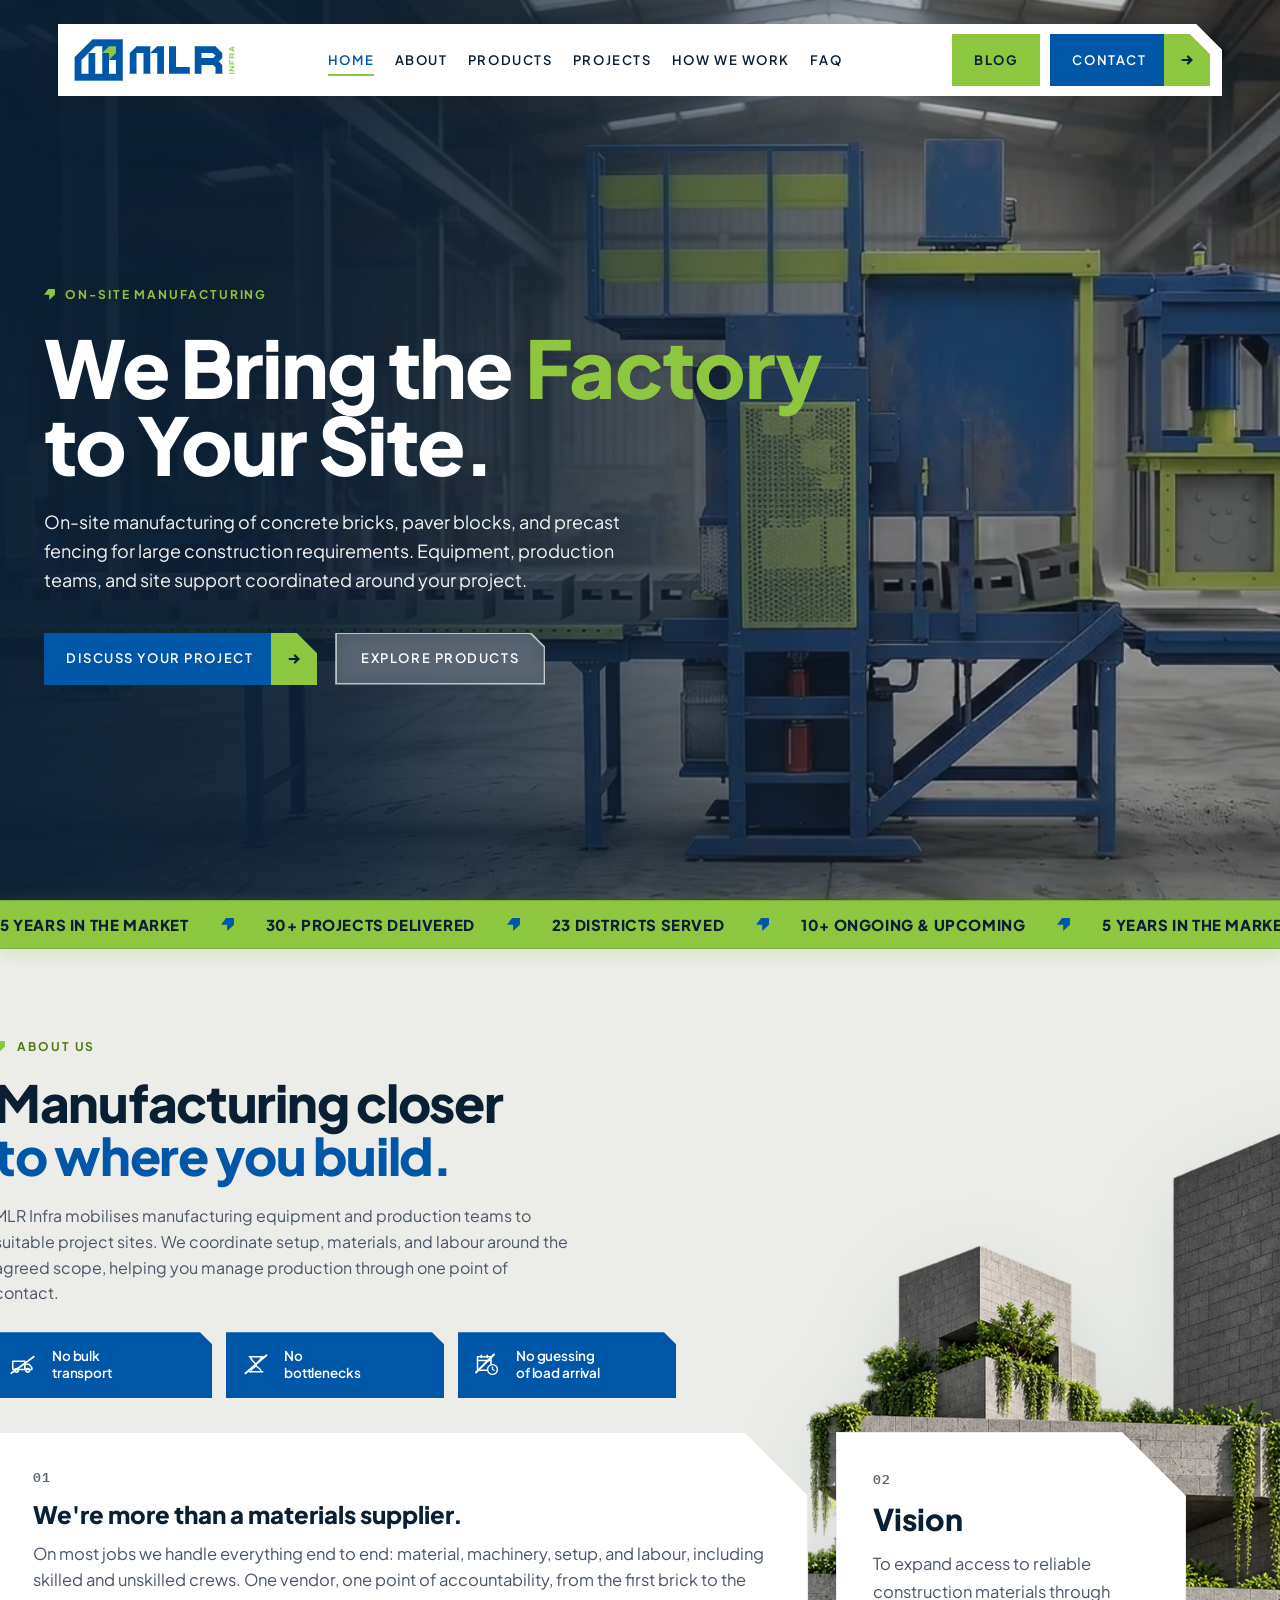
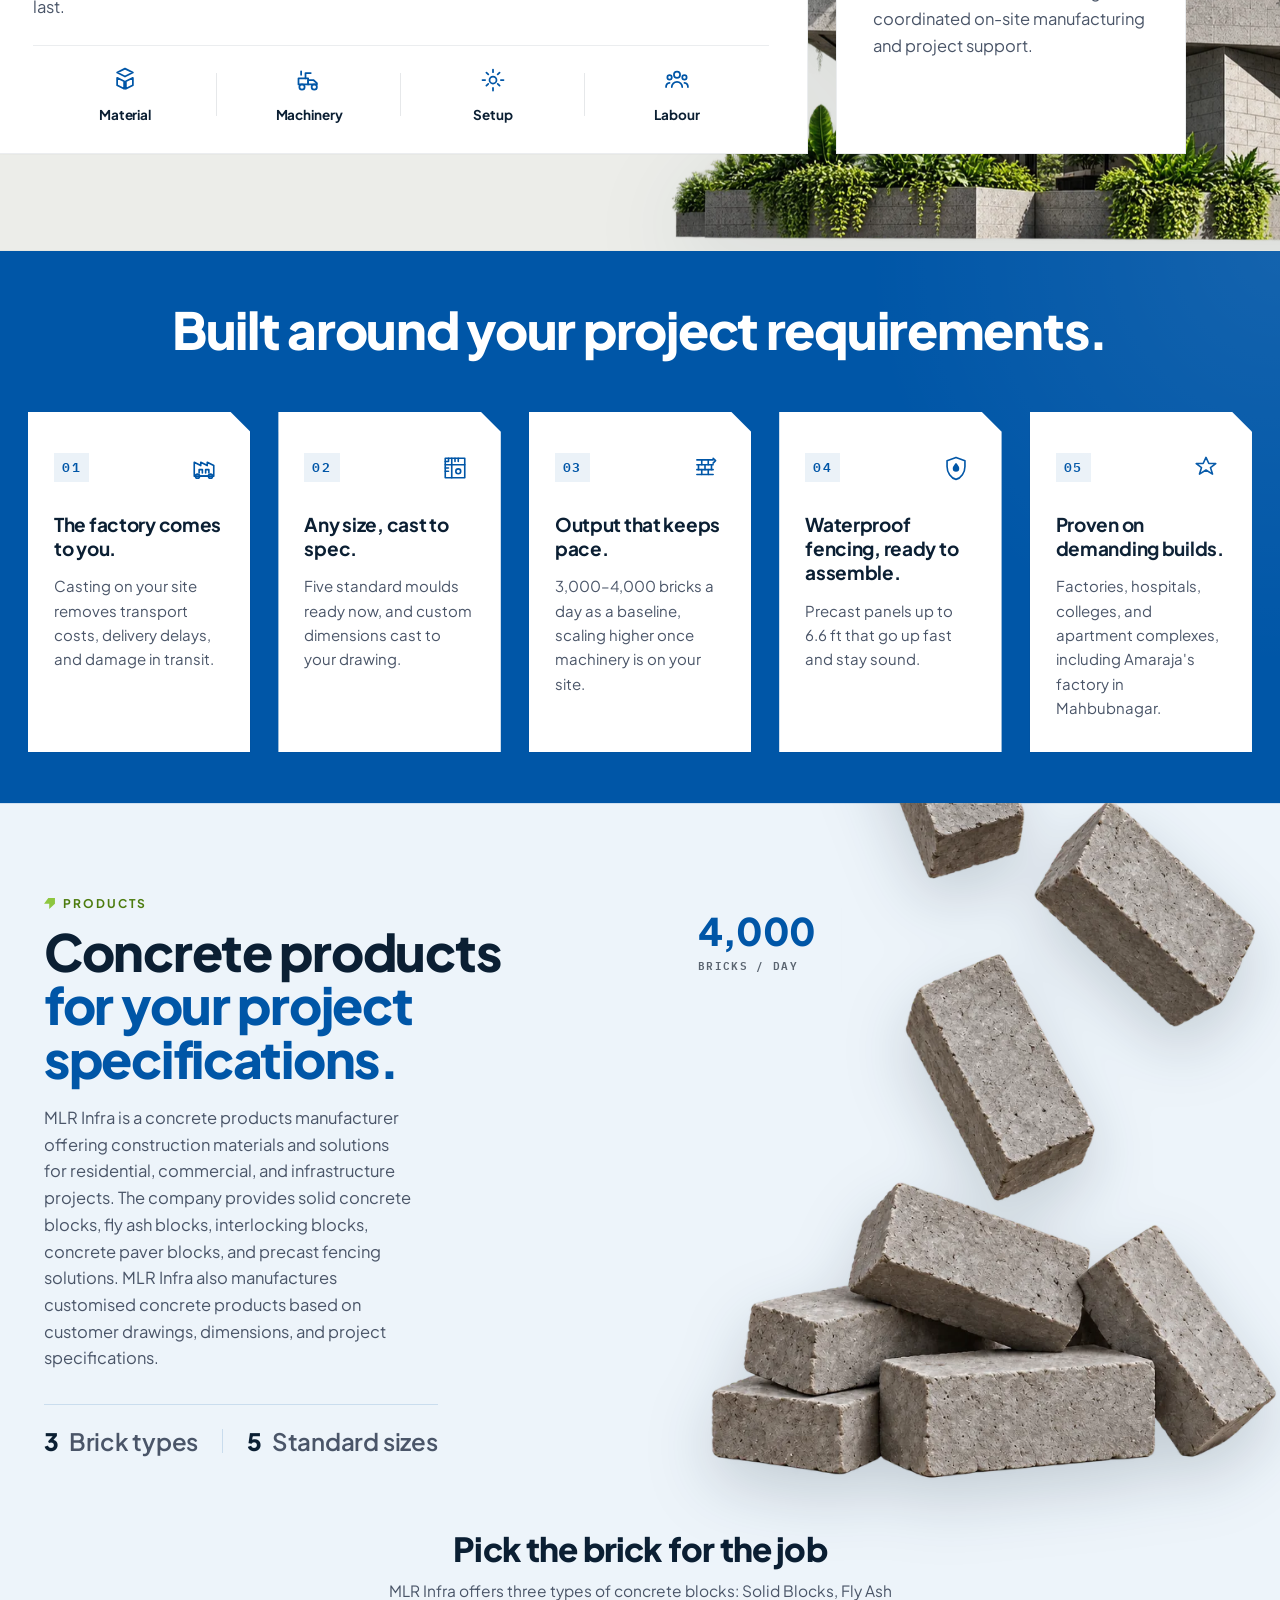
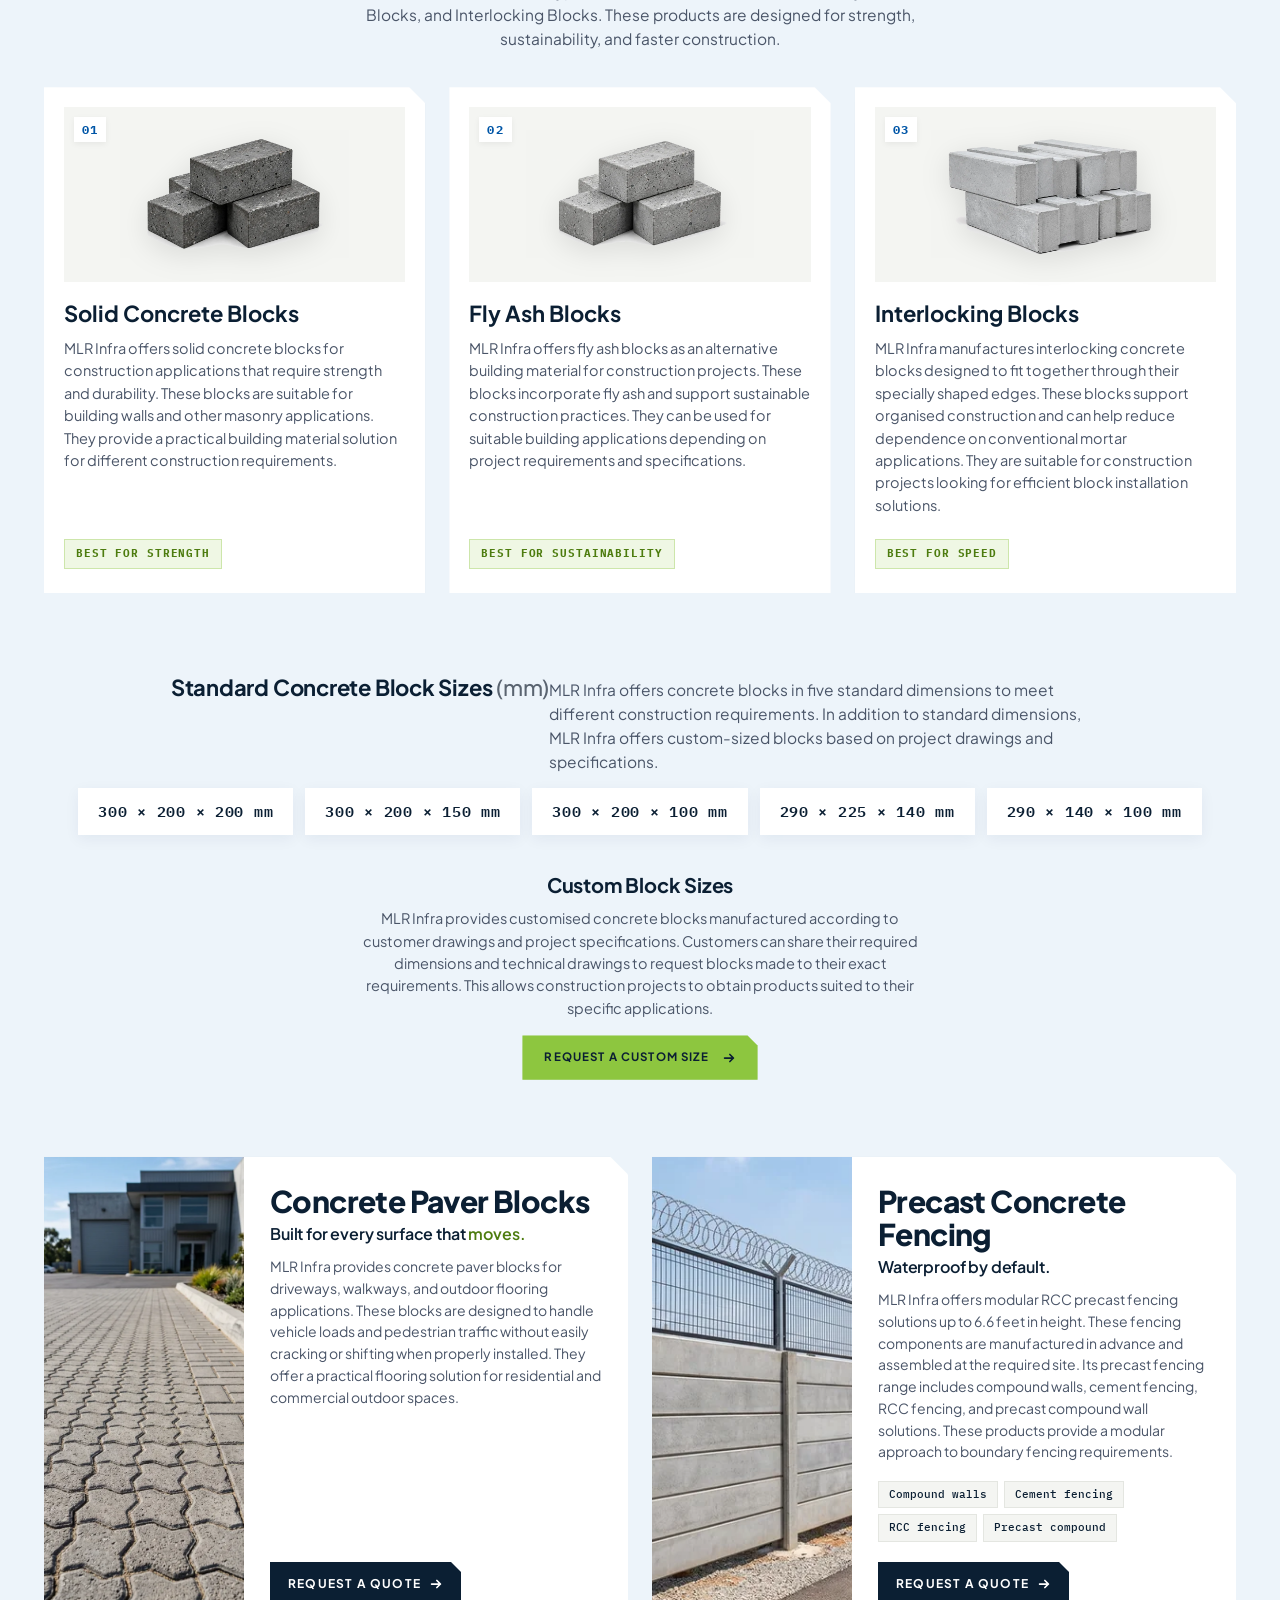
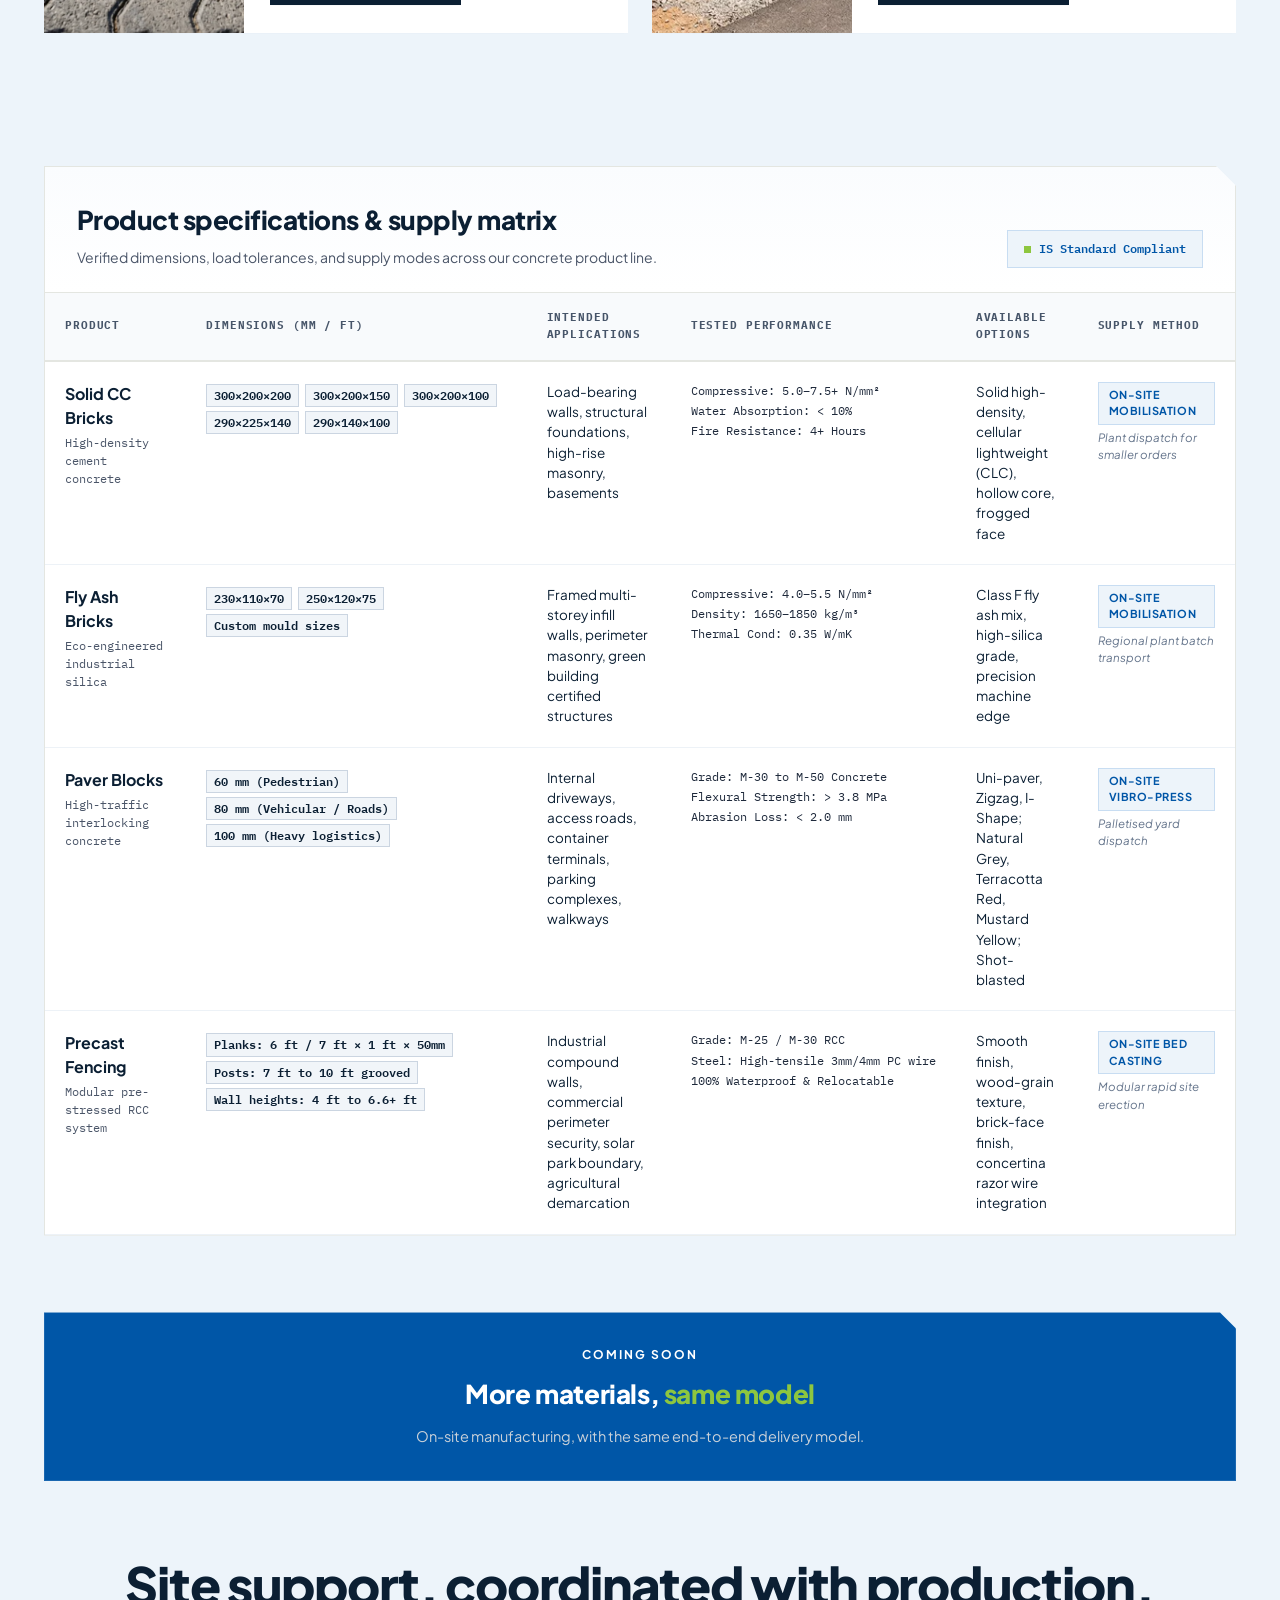
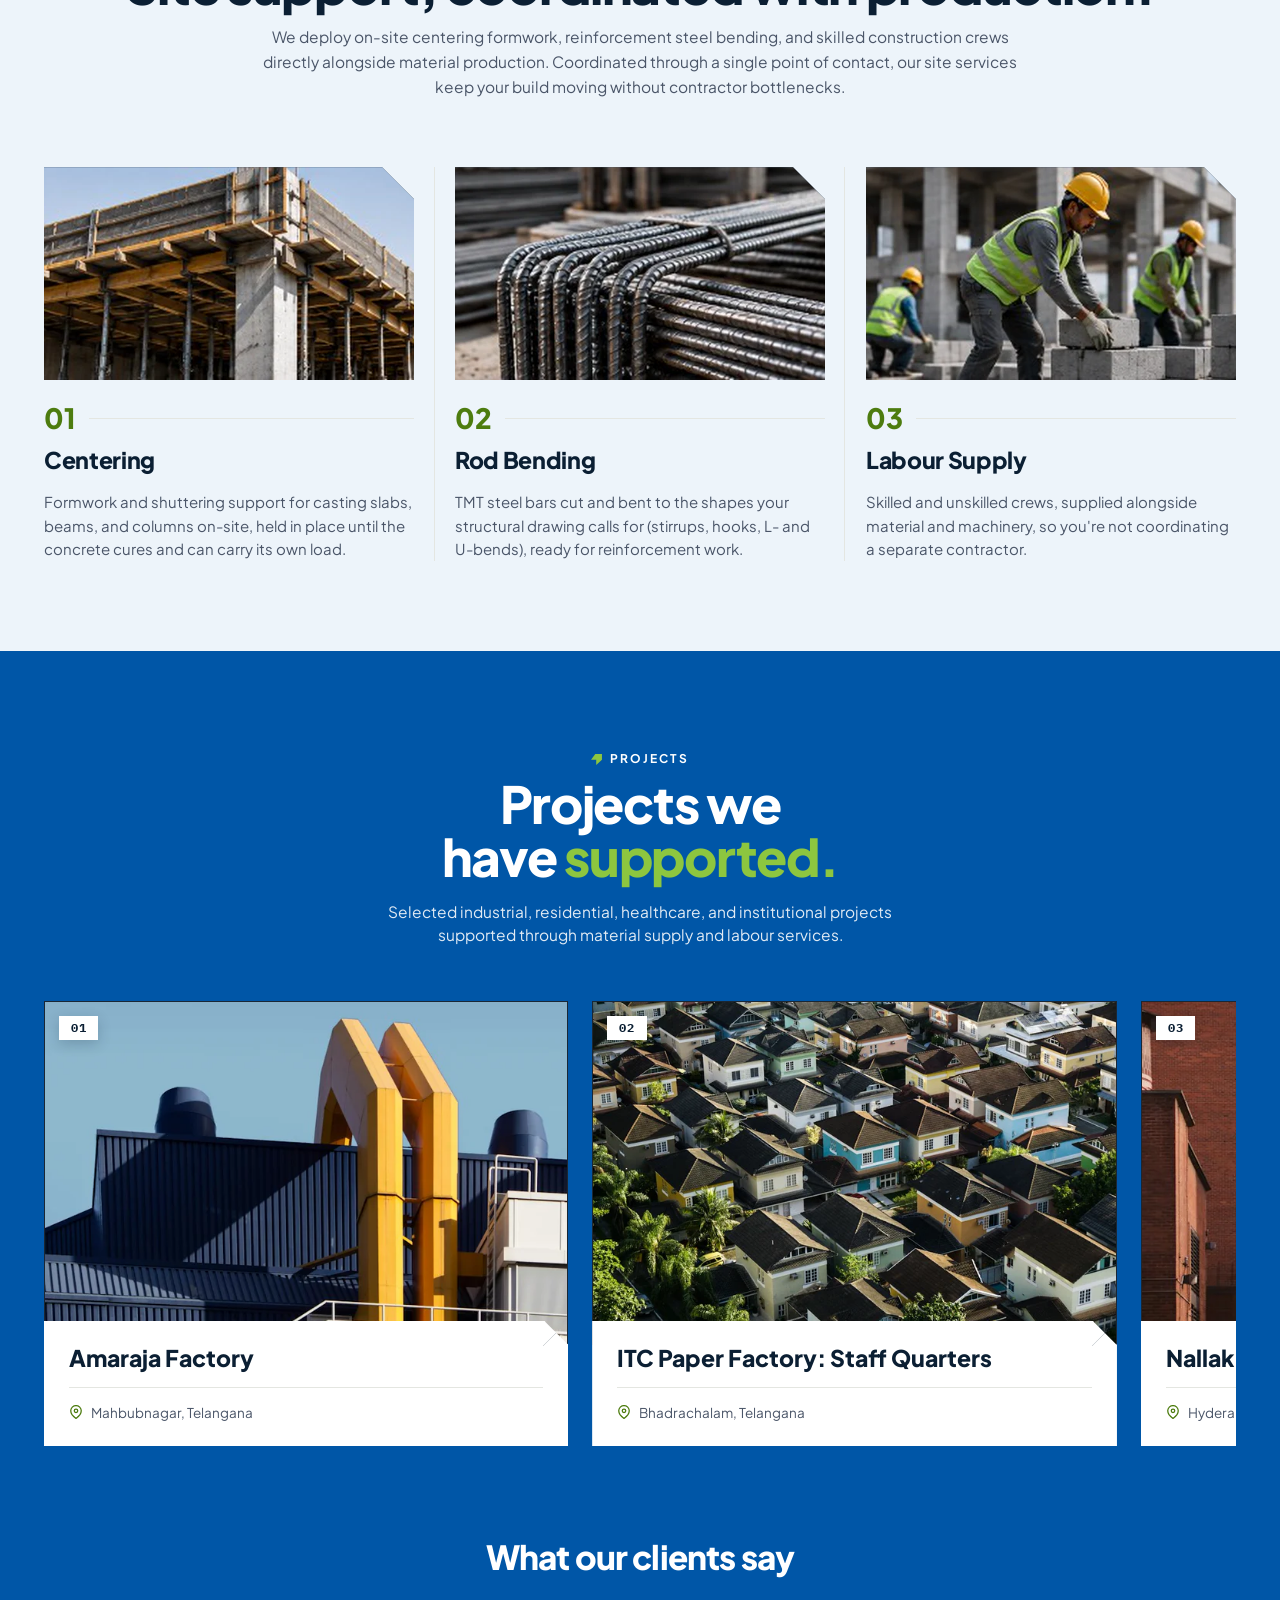
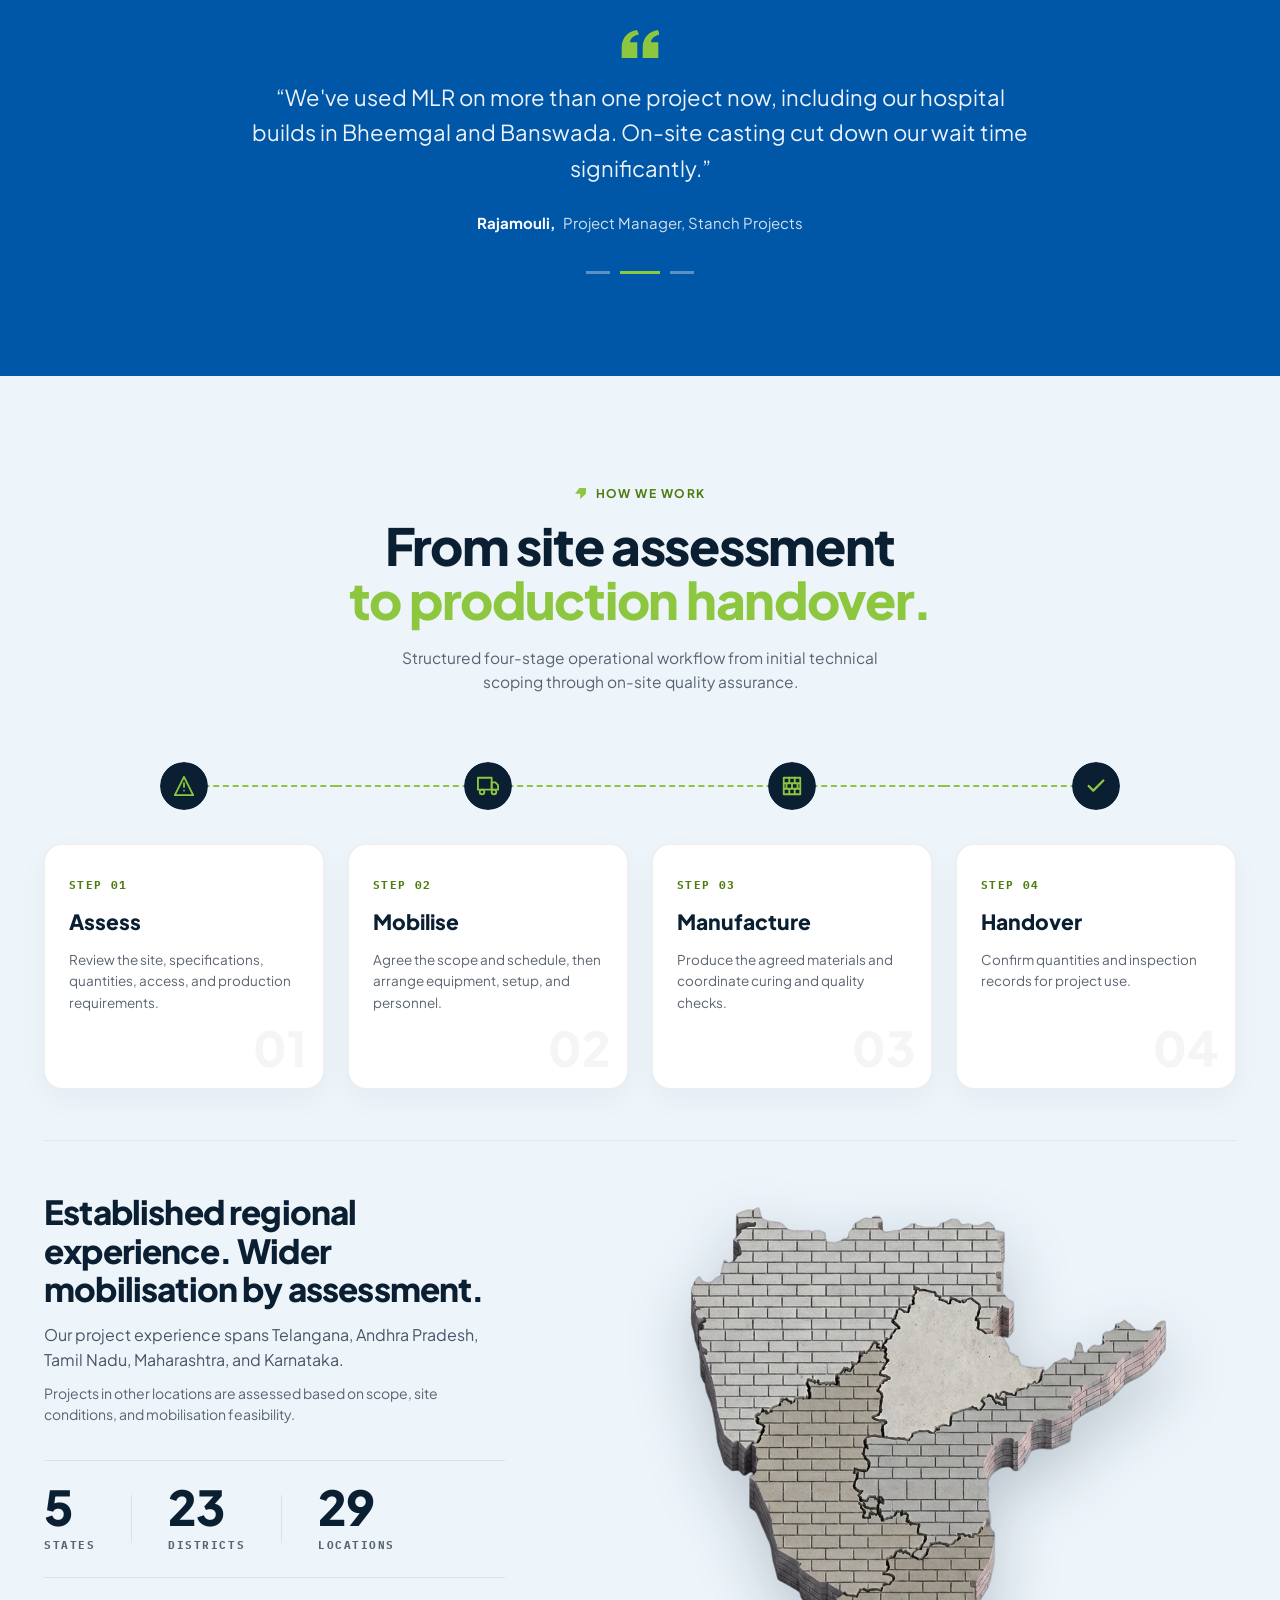
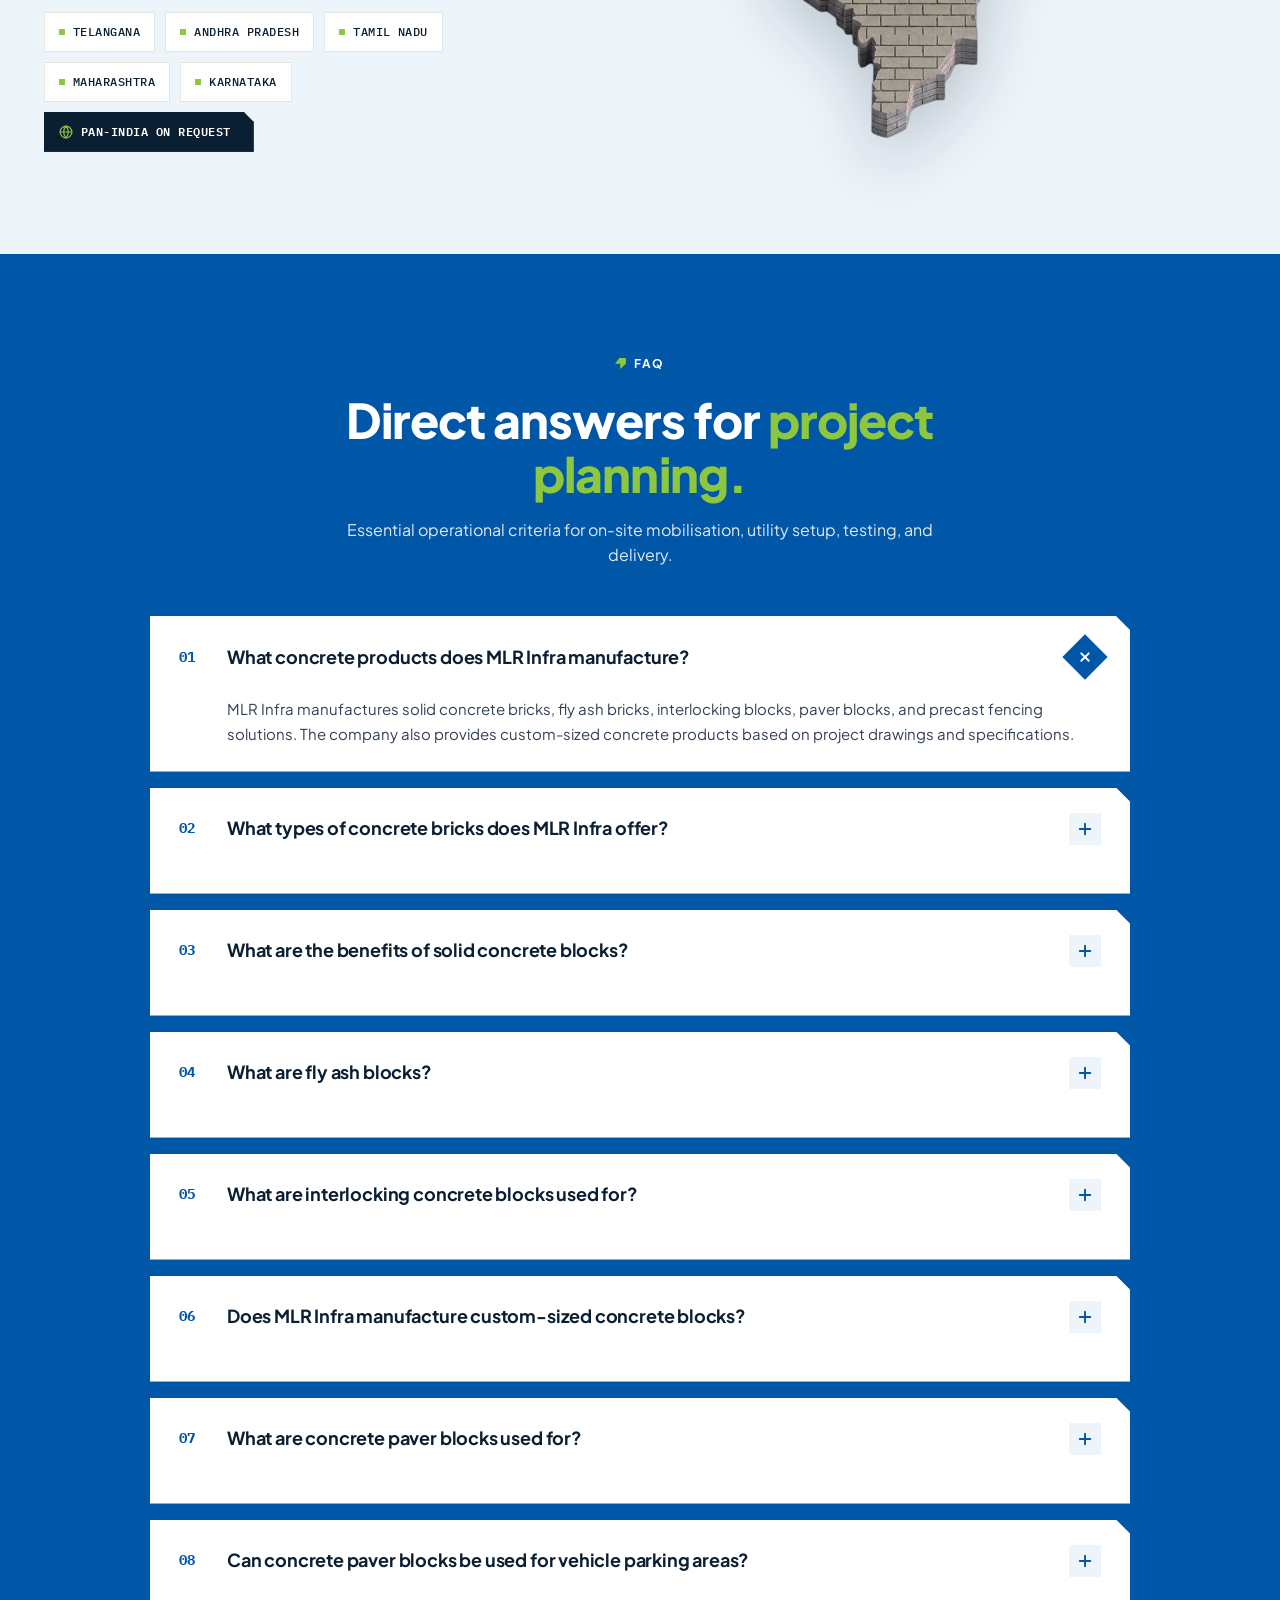
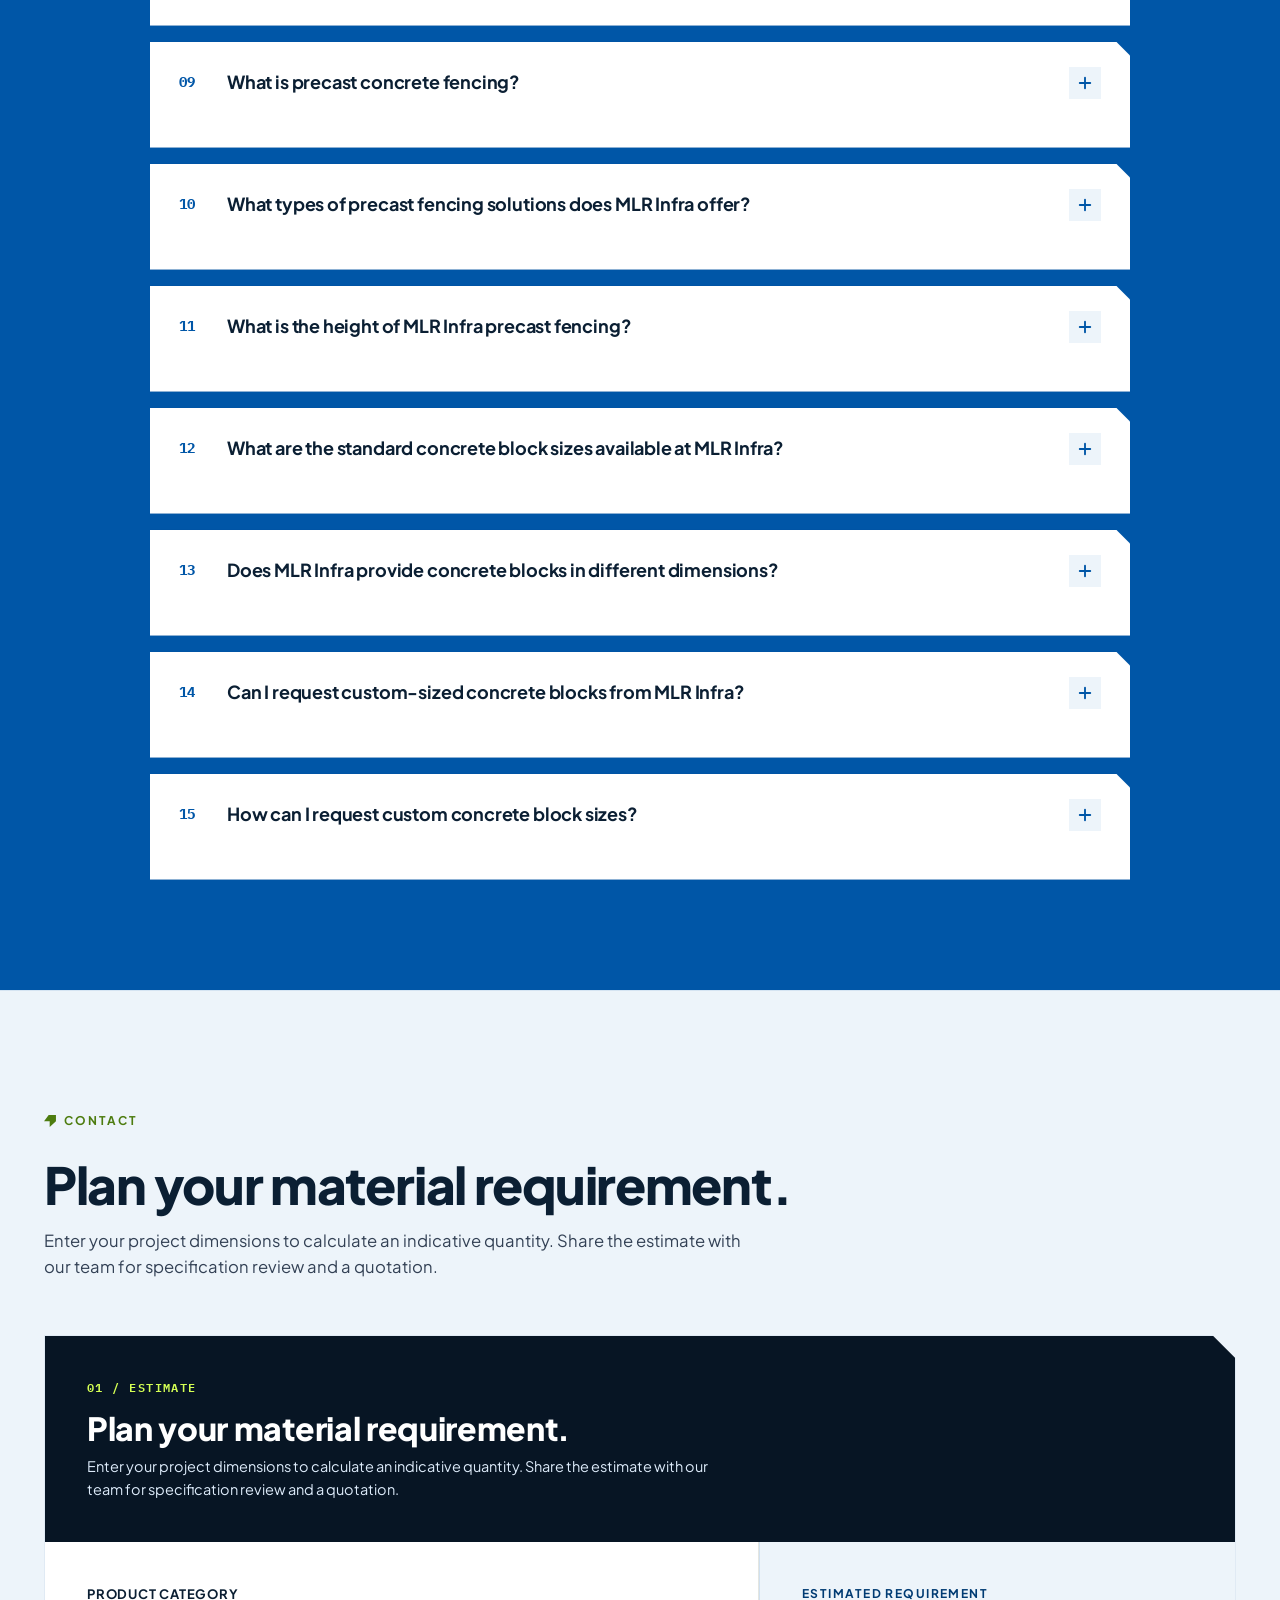
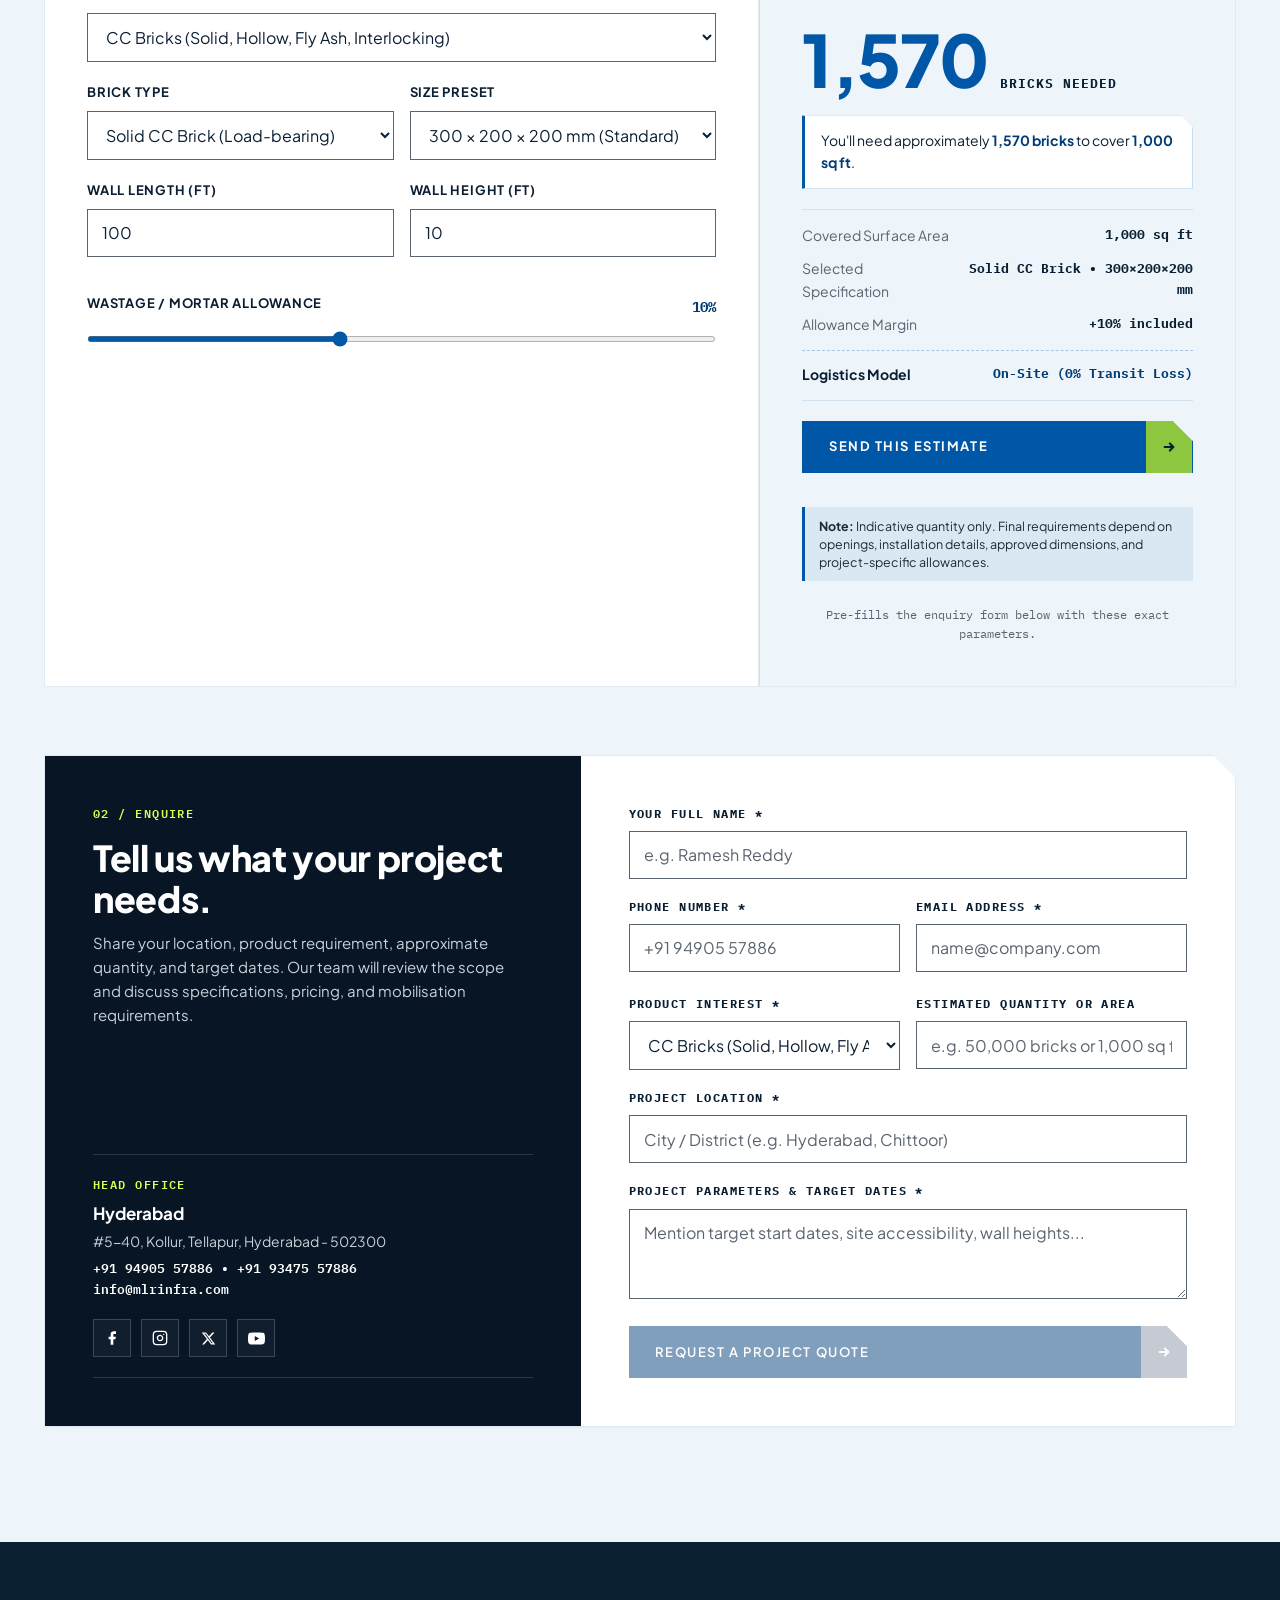
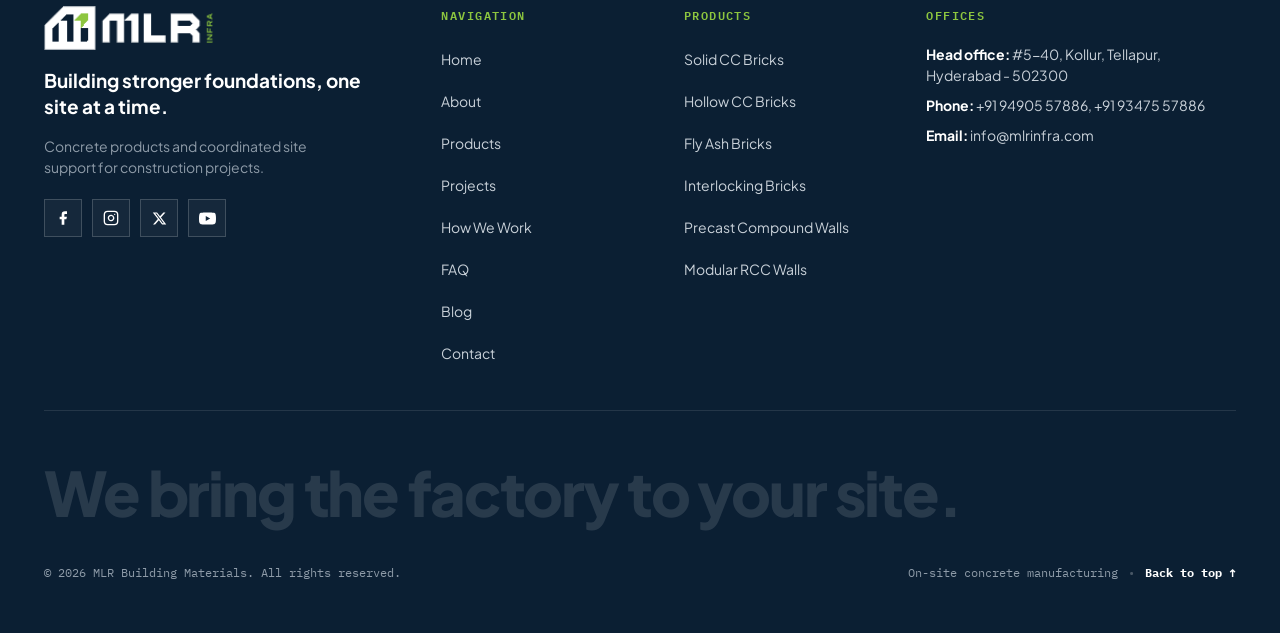
==== commit 03308cf1: "Add official Facebook, Instagram, X, and YouTube social links across footer, contact section, and sc" ====
--- a/index.html
+++ b/index.html
@@ -51,6 +51,12 @@
         "url": "https://mlrinfra.com/",
         "telephone": ["+919490557886", "+919347557886"],
         "email": "info@mlrinfra.com",
+        "sameAs": [
+          "https://www.facebook.com/profile.php?id=61595136520398",
+          "https://www.instagram.com/mlrinfraofficial/",
+          "https://x.com/MLRINFRA",
+          "https://www.youtube.com/@MLRInfra"
+        ],
         "address": {
           "@type": "PostalAddress",
           "streetAddress": "#5-40, Kollur, Tellapur",
@@ -2234,6 +2240,20 @@
                 <div class="hub-phone">
                   <a href="mailto:info@mlrinfra.com" class="hub-phone-link">info@mlrinfra.com</a>
                 </div>
+                <div class="footer-socials" aria-label="MLR Infra Social Media">
+                  <a href="https://www.facebook.com/profile.php?id=61595136520398" target="_blank" rel="noopener noreferrer" class="footer-social-link" aria-label="MLR Infra on Facebook" title="Facebook">
+                    <svg viewBox="0 0 24 24" width="16" height="16" fill="currentColor" aria-hidden="true"><path d="M18 2h-3a5 5 0 0 0-5 5v3H7v4h3v8h4v-8h3l1-4h-4V7a1 1 0 0 1 1-1h3z"/></svg>
+                  </a>
+                  <a href="https://www.instagram.com/mlrinfraofficial/" target="_blank" rel="noopener noreferrer" class="footer-social-link" aria-label="MLR Infra on Instagram" title="Instagram">
+                    <svg viewBox="0 0 24 24" width="16" height="16" fill="none" stroke="currentColor" stroke-width="2" stroke-linecap="round" stroke-linejoin="round" aria-hidden="true"><rect x="2" y="2" width="20" height="20" rx="5" ry="5"/><path d="M16 11.37A4 4 0 1 1 12.63 8 4 4 0 0 1 16 11.37z"/><line x1="17.5" y1="6.5" x2="17.51" y2="6.5"/></svg>
+                  </a>
+                  <a href="https://x.com/MLRINFRA" target="_blank" rel="noopener noreferrer" class="footer-social-link" aria-label="MLR Infra on X" title="X (Twitter)">
+                    <svg viewBox="0 0 24 24" width="15" height="15" fill="currentColor" aria-hidden="true"><path d="M18.244 2.25h3.308l-7.227 8.26 8.502 11.24H16.17l-5.214-6.817L4.99 21.75H1.68l7.73-8.835L1.254 2.25H8.08l4.713 6.231zm-1.161 17.52h1.833L7.084 4.126H5.117z"/></svg>
+                  </a>
+                  <a href="https://www.youtube.com/@MLRInfra" target="_blank" rel="noopener noreferrer" class="footer-social-link" aria-label="MLR Infra on YouTube" title="YouTube">
+                    <svg viewBox="0 0 24 24" width="17" height="17" fill="currentColor" aria-hidden="true"><path d="M23.498 6.186a3.016 3.016 0 0 0-2.122-2.136C19.505 3.545 12 3.545 12 3.545s-7.505 0-9.377.505A3.017 3.017 0 0 0 .502 6.186C0 8.07 0 12 0 12s0 3.93.502 5.814a3.016 3.016 0 0 0 2.122 2.136c1.871.505 9.376.505 9.376.505s7.505 0 9.377-.505a3.015 3.015 0 0 0 2.122-2.136C24 15.93 24 12 24 12s0-3.93-.502-5.814zM9.545 15.568V8.432L15.818 12l-6.273 3.568z"/></svg>
+                  </a>
+                </div>
               </div>
             </div>
           </div>
@@ -2337,6 +2357,20 @@
             </a>
             <h3 class="footer-headline">Building stronger foundations, one site at a time.</h3>
             <p class="footer-brand-tag">Concrete products and coordinated site support for construction projects.</p>
+            <div class="footer-socials" aria-label="MLR Infra Social Media">
+              <a href="https://www.facebook.com/profile.php?id=61595136520398" target="_blank" rel="noopener noreferrer" class="footer-social-link" aria-label="MLR Infra on Facebook" title="Facebook">
+                <svg viewBox="0 0 24 24" width="16" height="16" fill="currentColor" aria-hidden="true"><path d="M18 2h-3a5 5 0 0 0-5 5v3H7v4h3v8h4v-8h3l1-4h-4V7a1 1 0 0 1 1-1h3z"/></svg>
+              </a>
+              <a href="https://www.instagram.com/mlrinfraofficial/" target="_blank" rel="noopener noreferrer" class="footer-social-link" aria-label="MLR Infra on Instagram" title="Instagram">
+                <svg viewBox="0 0 24 24" width="16" height="16" fill="none" stroke="currentColor" stroke-width="2" stroke-linecap="round" stroke-linejoin="round" aria-hidden="true"><rect x="2" y="2" width="20" height="20" rx="5" ry="5"/><path d="M16 11.37A4 4 0 1 1 12.63 8 4 4 0 0 1 16 11.37z"/><line x1="17.5" y1="6.5" x2="17.51" y2="6.5"/></svg>
+              </a>
+              <a href="https://x.com/MLRINFRA" target="_blank" rel="noopener noreferrer" class="footer-social-link" aria-label="MLR Infra on X" title="X (Twitter)">
+                <svg viewBox="0 0 24 24" width="15" height="15" fill="currentColor" aria-hidden="true"><path d="M18.244 2.25h3.308l-7.227 8.26 8.502 11.24H16.17l-5.214-6.817L4.99 21.75H1.68l7.73-8.835L1.254 2.25H8.08l4.713 6.231zm-1.161 17.52h1.833L7.084 4.126H5.117z"/></svg>
+              </a>
+              <a href="https://www.youtube.com/@MLRInfra" target="_blank" rel="noopener noreferrer" class="footer-social-link" aria-label="MLR Infra on YouTube" title="YouTube">
+                <svg viewBox="0 0 24 24" width="17" height="17" fill="currentColor" aria-hidden="true"><path d="M23.498 6.186a3.016 3.016 0 0 0-2.122-2.136C19.505 3.545 12 3.545 12 3.545s-7.505 0-9.377.505A3.017 3.017 0 0 0 .502 6.186C0 8.07 0 12 0 12s0 3.93.502 5.814a3.016 3.016 0 0 0 2.122 2.136c1.871.505 9.376.505 9.376.505s7.505 0 9.377-.505a3.015 3.015 0 0 0 2.122-2.136C24 15.93 24 12 24 12s0-3.93-.502-5.814zM9.545 15.568V8.432L15.818 12l-6.273 3.568z"/></svg>
+              </a>
+            </div>
           </div>
 
           <div class="footer-links-col">
--- a/styles.css
+++ b/styles.css
@@ -4697,6 +4697,33 @@
   max-width: 300px;
 }
 
+.footer-socials {
+  display: flex;
+  align-items: center;
+  gap: 10px;
+  margin-top: 20px;
+}
+
+.footer-social-link {
+  display: inline-flex;
+  align-items: center;
+  justify-content: center;
+  width: 38px;
+  height: 38px;
+  border: 1px solid rgba(255, 255, 255, 0.18);
+  background: rgba(255, 255, 255, 0.04);
+  color: var(--white);
+  text-decoration: none;
+  transition: background-color 200ms ease, border-color 200ms ease, color 200ms ease, transform 200ms ease;
+}
+
+.footer-social-link:hover {
+  background: var(--green, #8CC63F);
+  border-color: var(--green, #8CC63F);
+  color: var(--ink, #0B1F33);
+  transform: translateY(-2px);
+}
+
 .footer-col-title {
   font-family: var(--font-mono);
   font-size: var(--fs-xs);
@@ -5753,6 +5780,10 @@
   background-color: #F4F5F2;
 }
 
+.featured-article-card + .featured-article-card {
+  margin-top: 28px;
+}
+
 .featured-article-card {
   position: relative;
   display: grid;
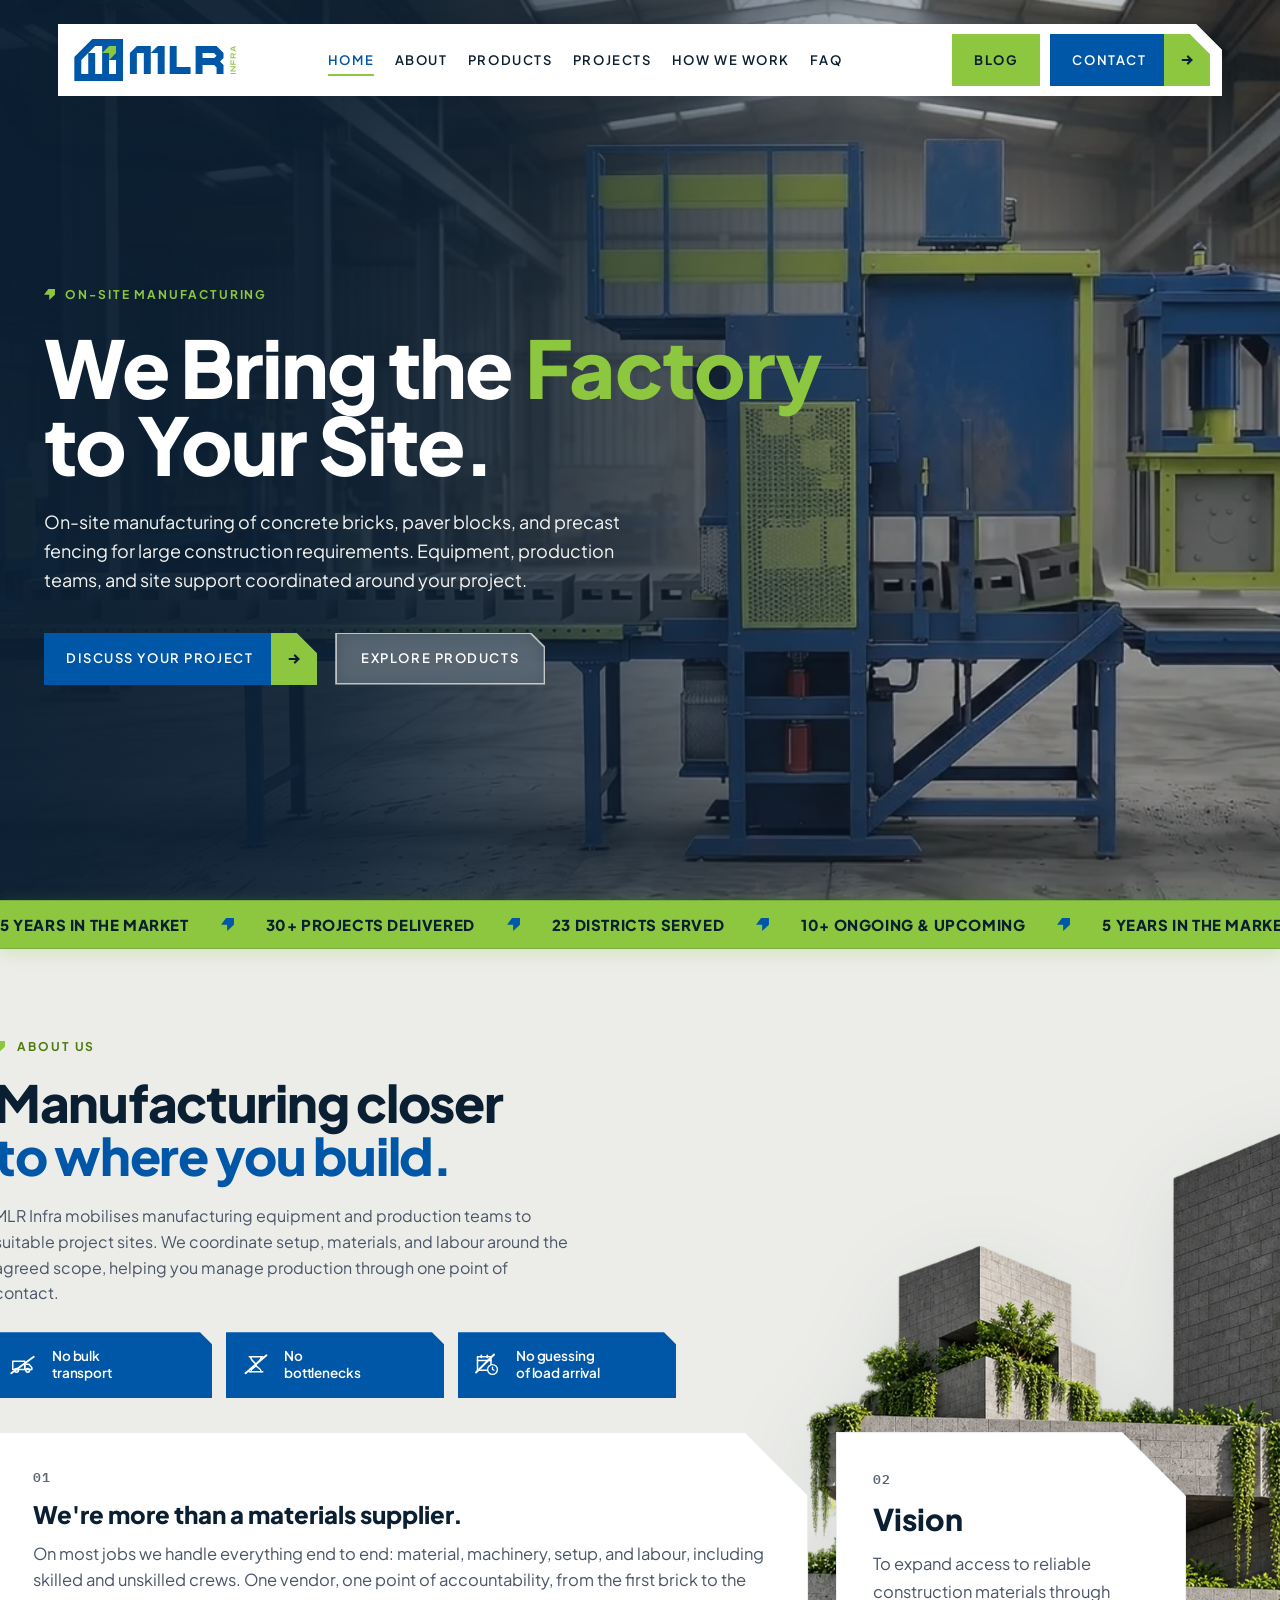
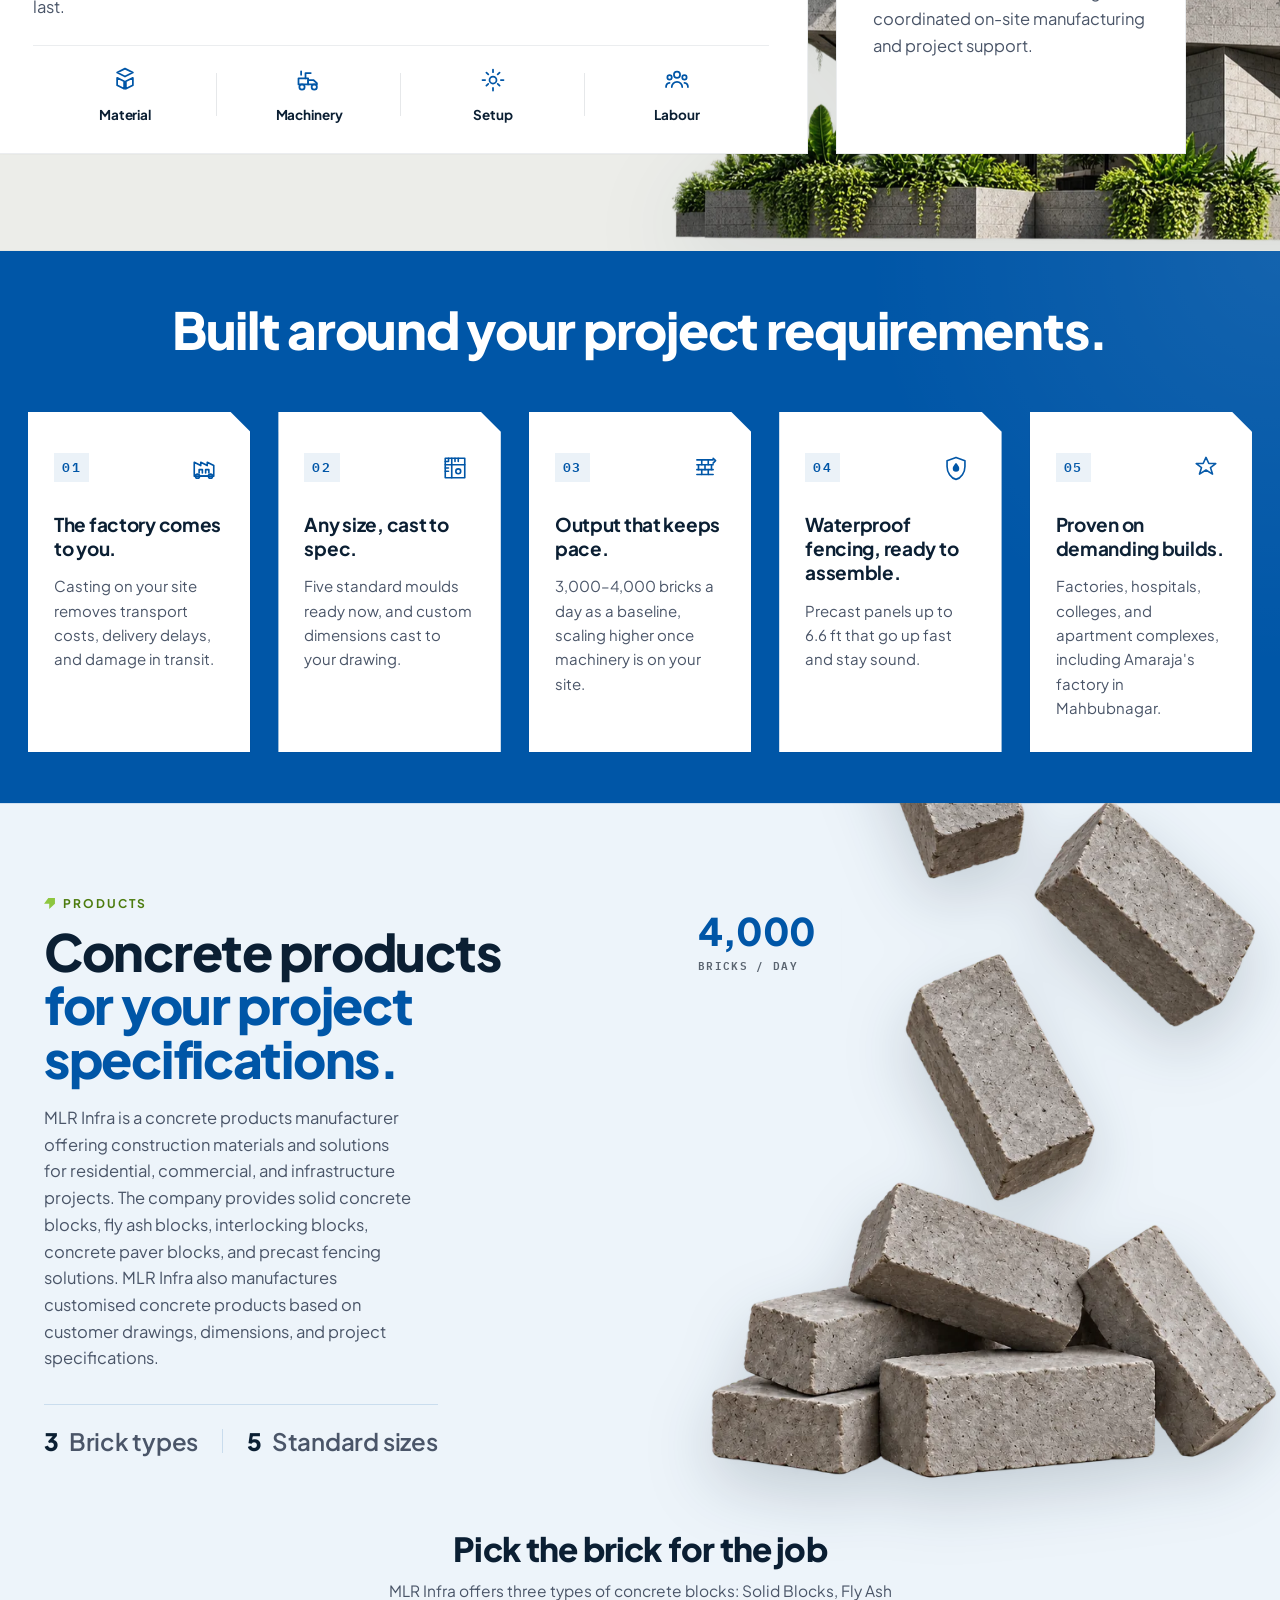
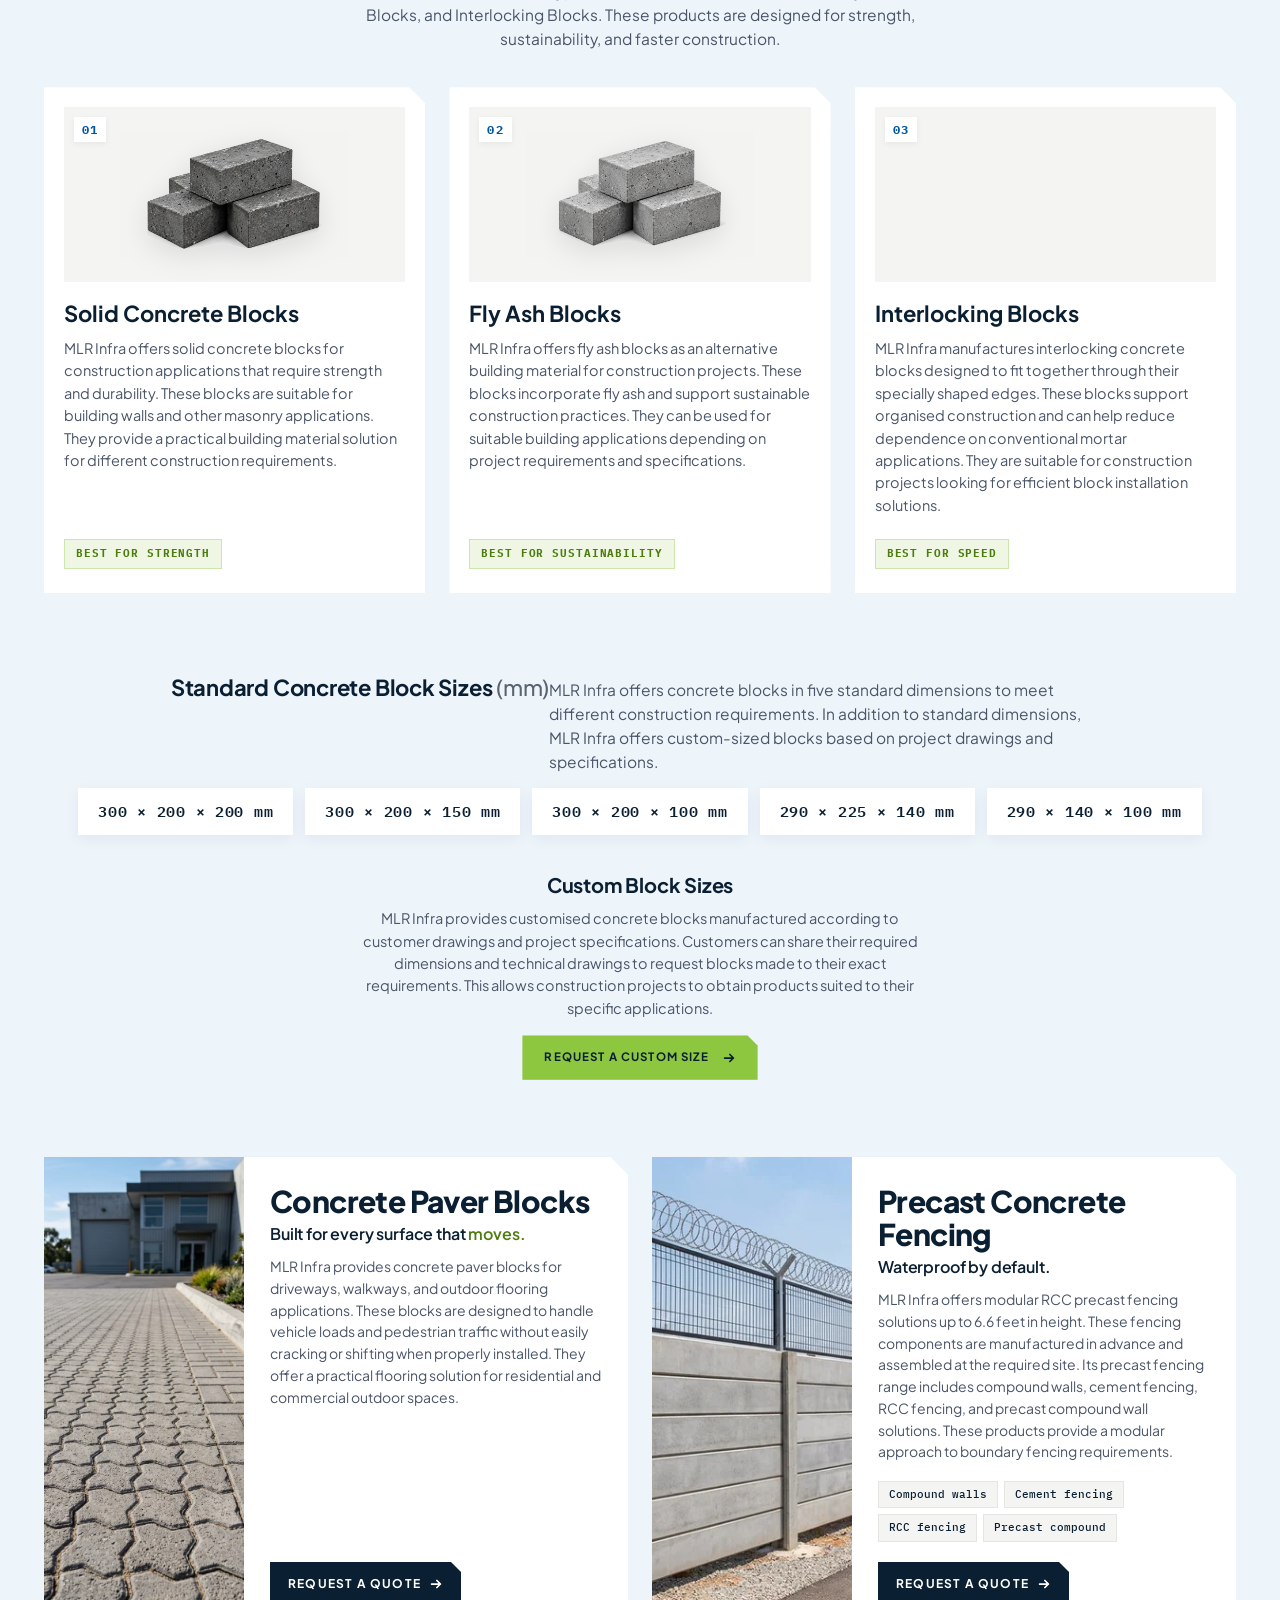
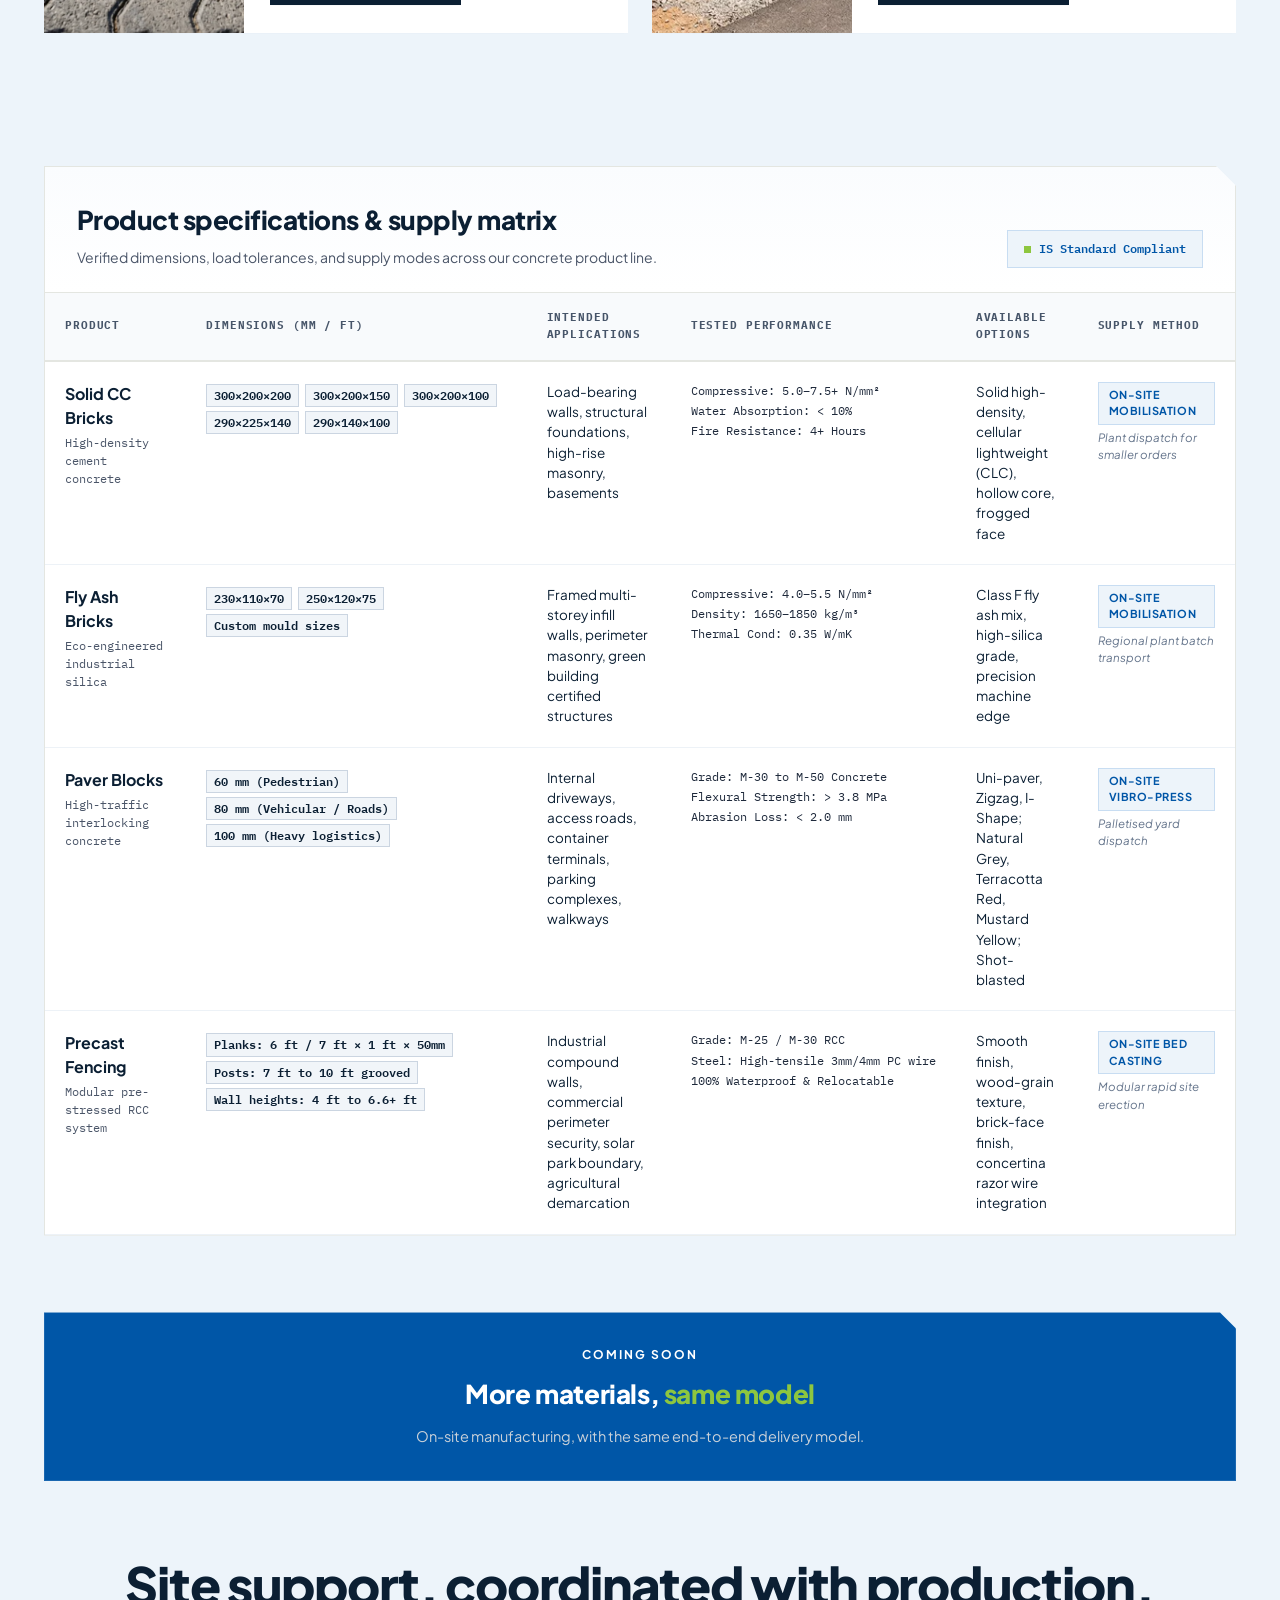
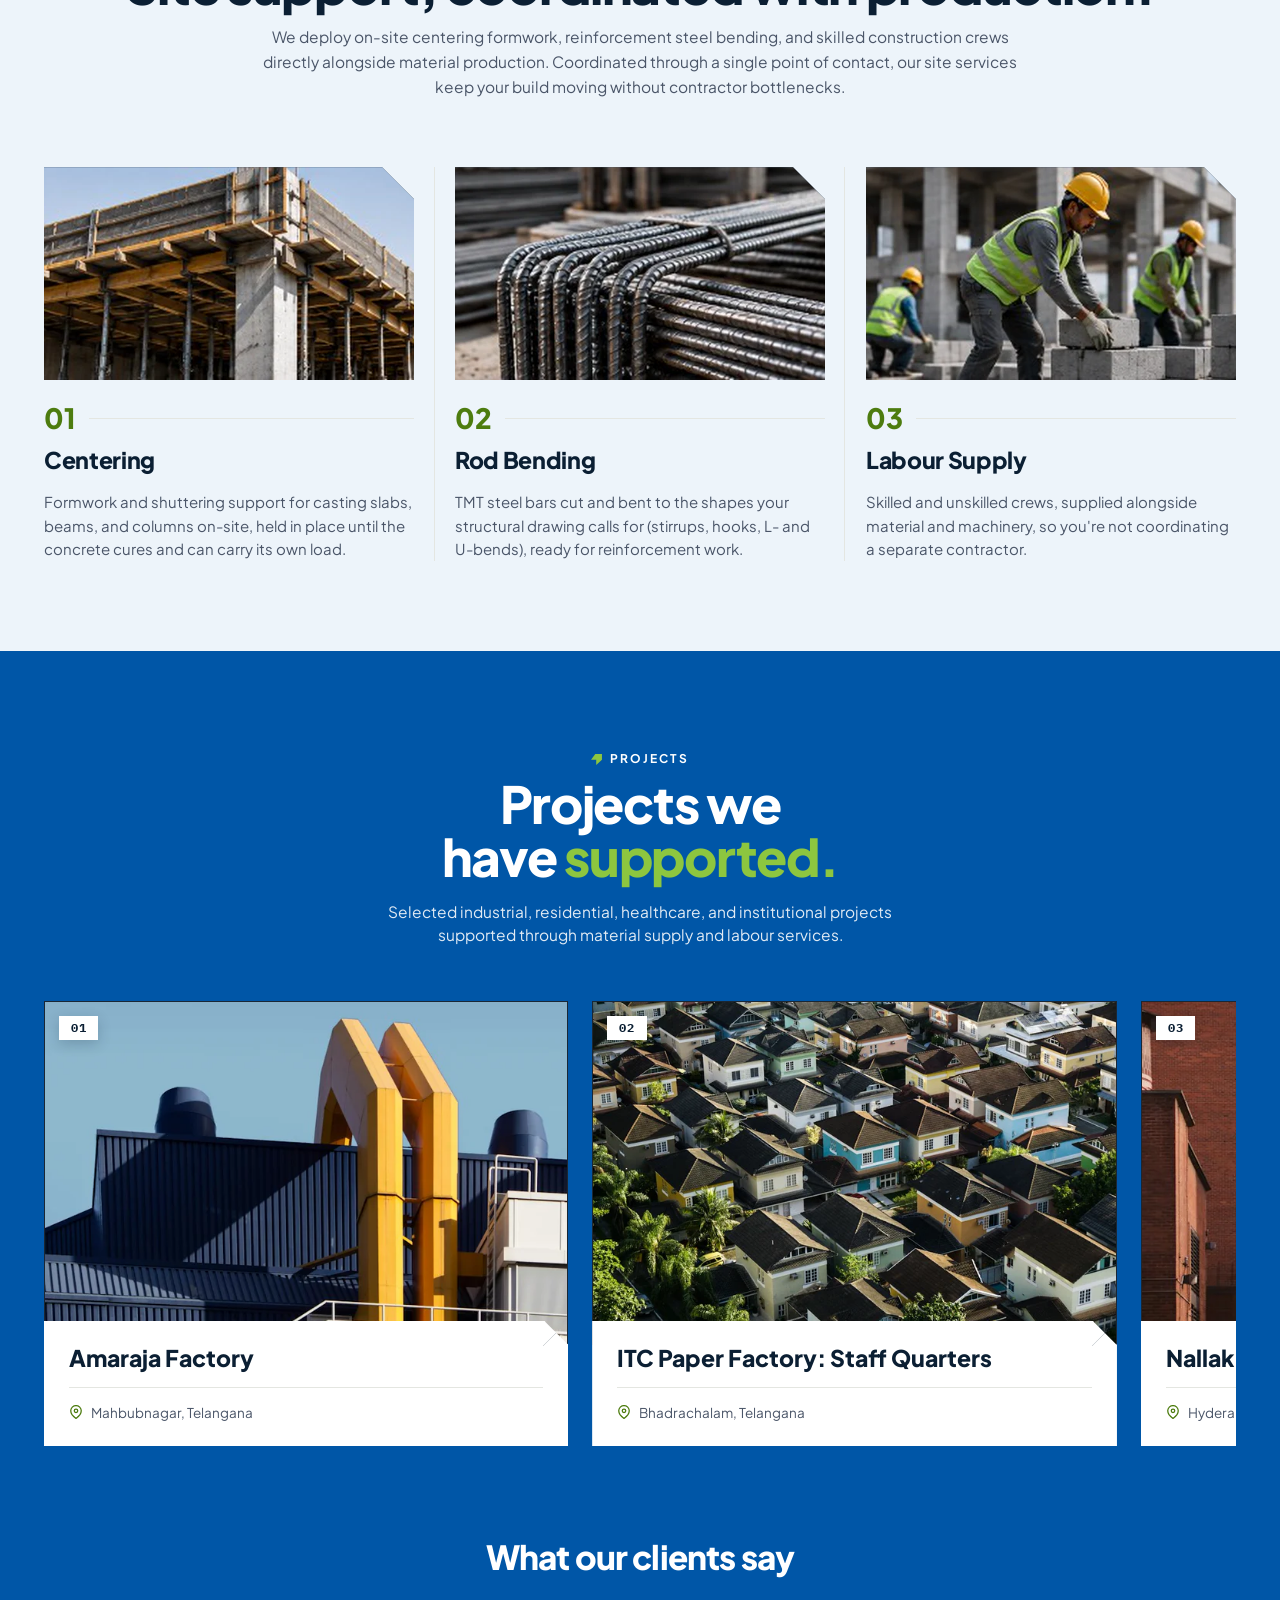
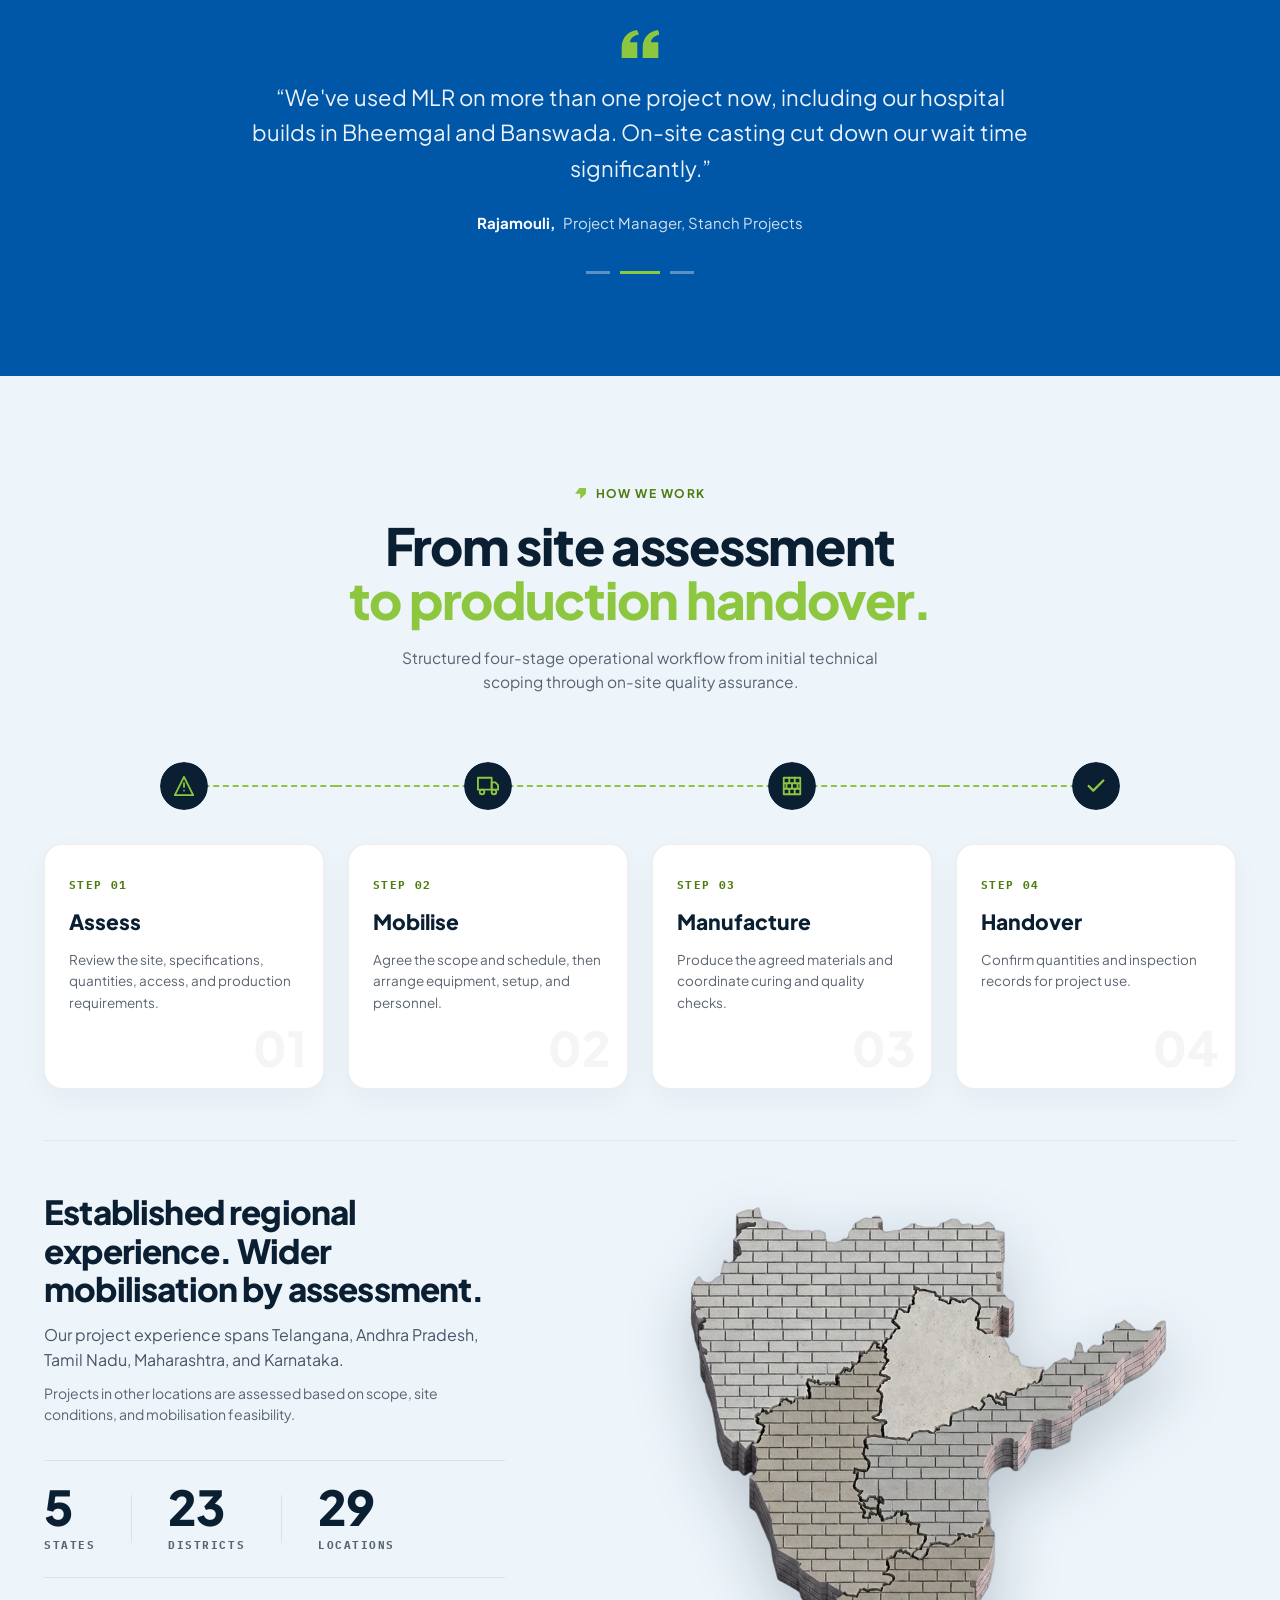
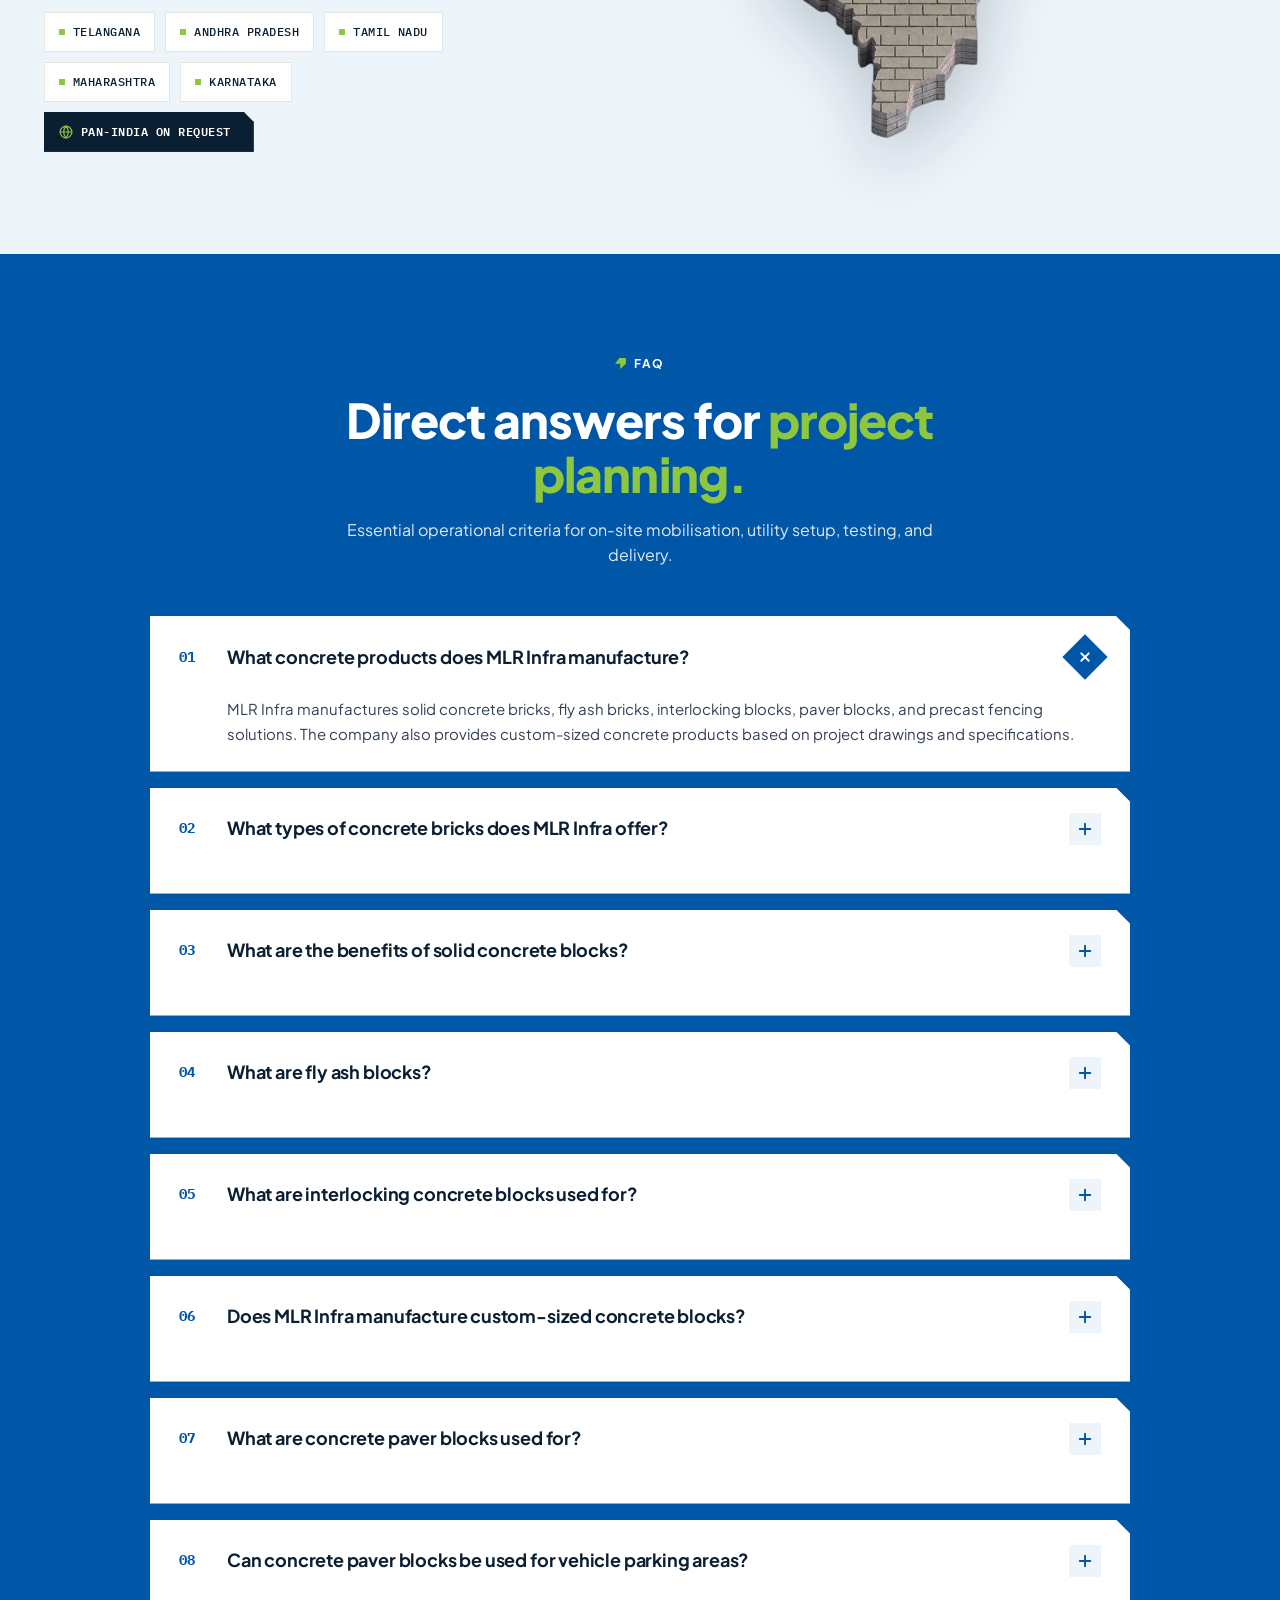
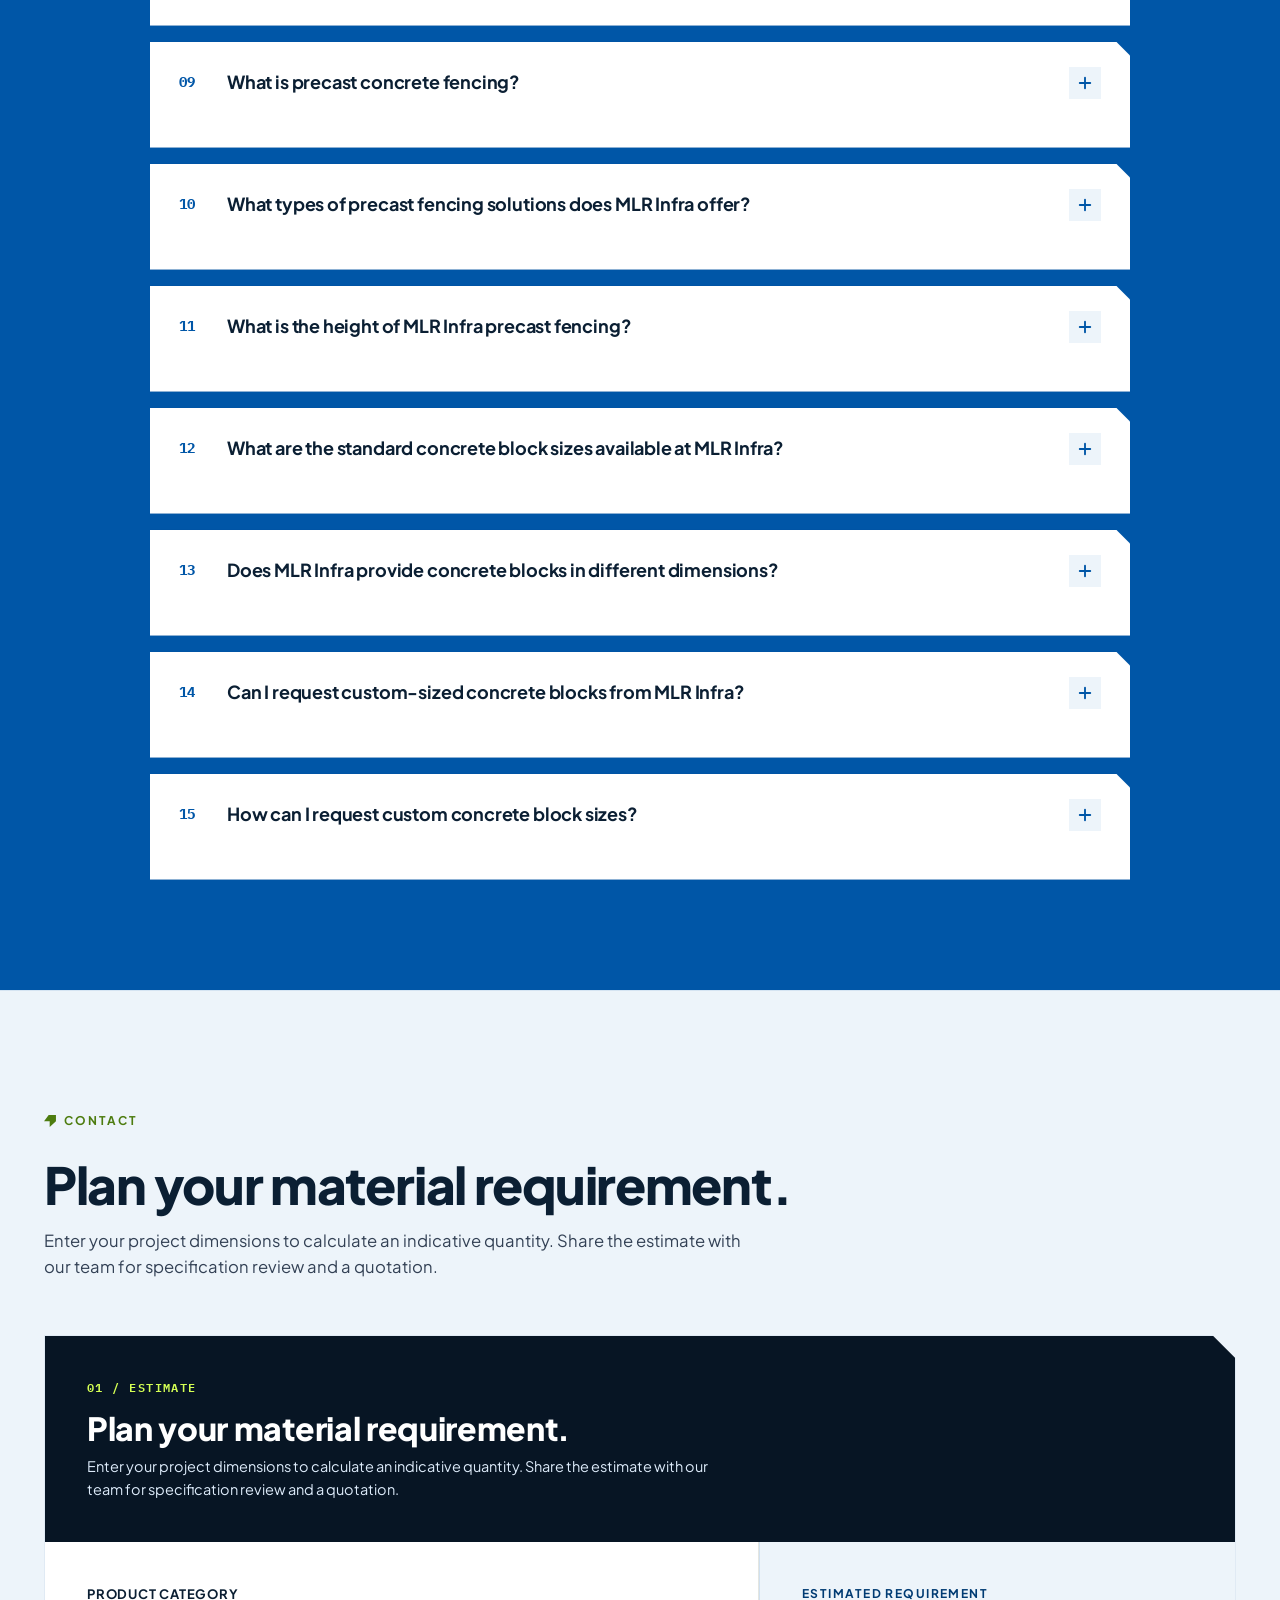
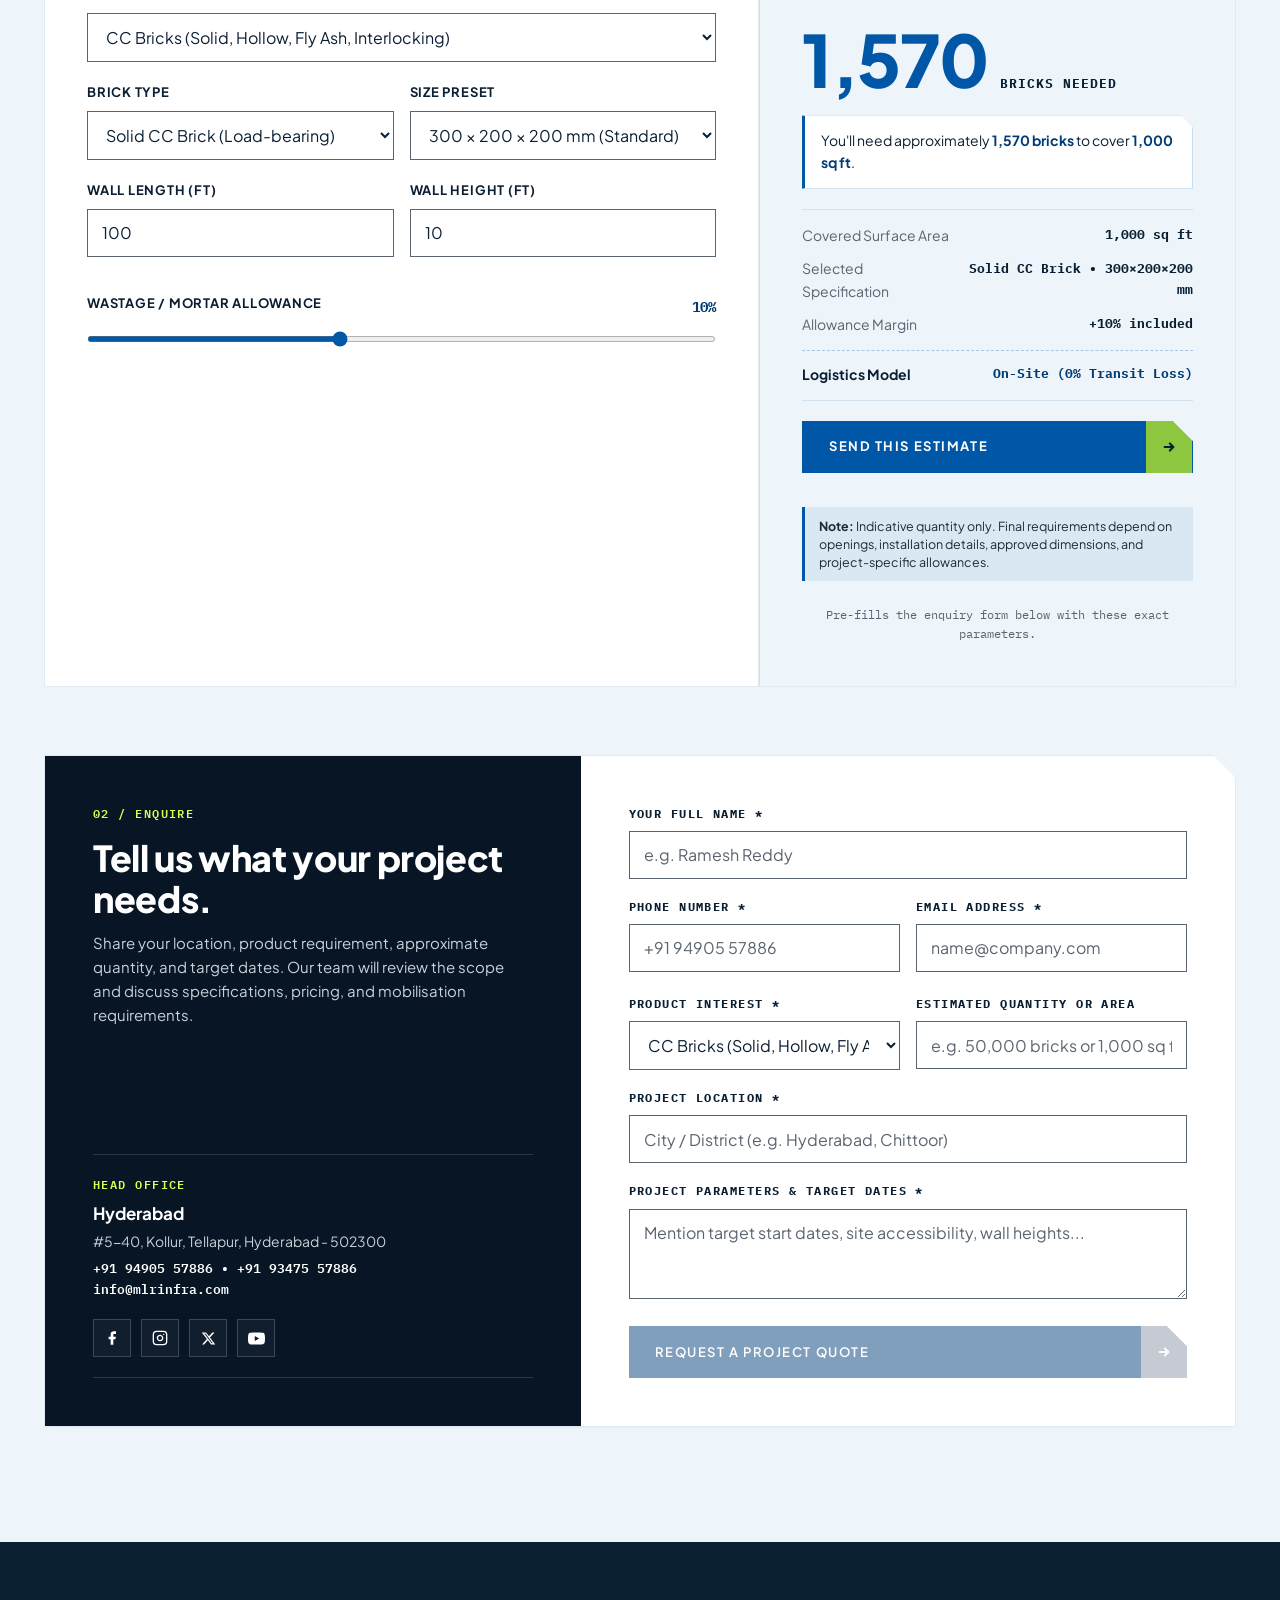
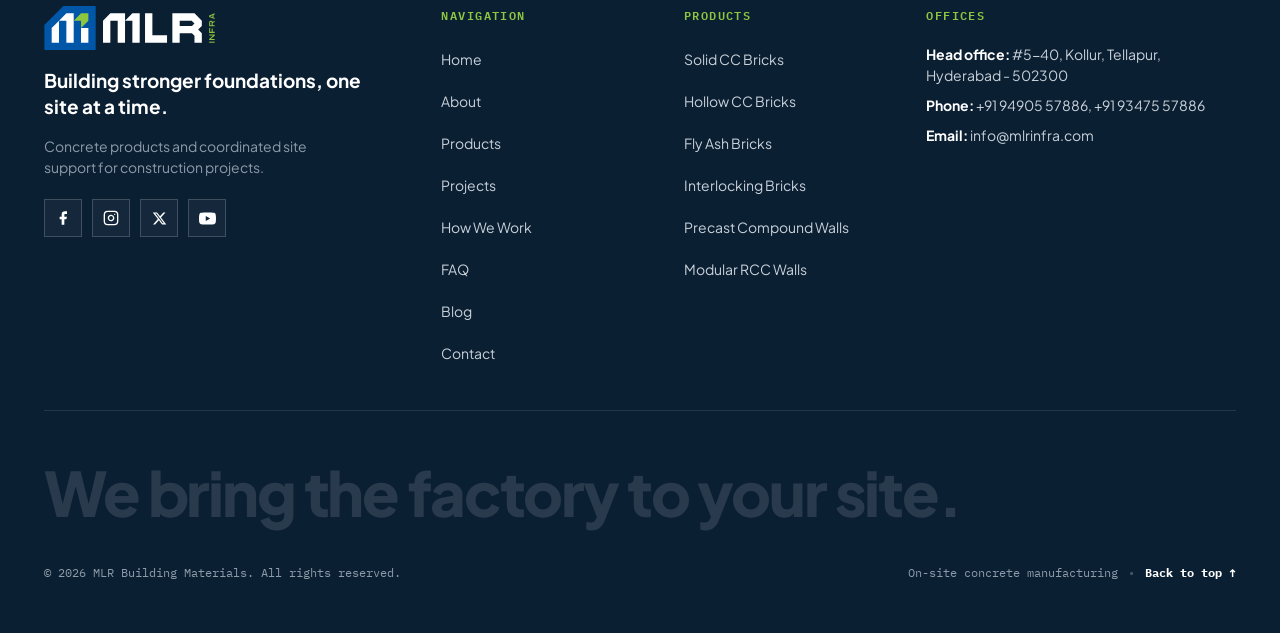
==== commit 1e9d0364: "Update final MLR INFRA vector logo and isolated symbol favicon" ====
--- a/index.html
+++ b/index.html
@@ -264,8 +264,11 @@
     <link rel="stylesheet"
       href="https://fonts.googleapis.com/css2?family=Plus+Jakarta+Sans:ital,wght@0,400..800;1,400..800&family=IBM+Plex+Mono:wght@400;500;600&display=swap">
   </noscript>
-  <link rel="stylesheet" href="styles.css?v=17">
-  <link rel="icon" type="image/png" href="assets/mlr-logo.png">
+  <link rel="stylesheet" href="styles.css?v=18">
+  <link rel="icon" type="image/svg+xml" href="assets/mlr-favicon.svg">
+  <link rel="icon" type="image/png" href="assets/mlr-favicon.png">
+  <link rel="shortcut icon" href="assets/mlr-favicon.png">
+  <link rel="apple-touch-icon" href="assets/mlr-favicon.png">
 </head>
 
 <body>
@@ -358,7 +361,7 @@
     <div class="nav-container">
       <!-- White-Background Logo First on Left -->
       <a href="#home" class="nav-brand" aria-label="MLR Infra Building Materials Home">
-        <img src="assets/mlr-logo.svg?v=3" alt="Concrete Products Manufacturer in Hyderabad – MLR Infra" class="nav-logo-img">
+        <img src="assets/mlr-logo.svg?v=4" alt="Concrete Products Manufacturer in Hyderabad – MLR Infra" class="nav-logo-img">
       </a>
 
       <!-- Desktop Navigation Menu -->
@@ -2353,7 +2356,7 @@
         <div class="footer-top-row">
           <div class="footer-brand-col">
             <a href="#home" class="footer-logo-link" aria-label="MLR Building Materials Home">
-              <img src="assets/mlr-logo-white.svg?v=3" alt="Contact Concrete Products Manufacturer in Hyderabad – MLR Infra" class="footer-logo" width="186" height="48">
+              <img src="assets/mlr-logo-white.svg?v=4" alt="Contact Concrete Products Manufacturer in Hyderabad – MLR Infra" class="footer-logo" width="186" height="48">
             </a>
             <h3 class="footer-headline">Building stronger foundations, one site at a time.</h3>
             <p class="footer-brand-tag">Concrete products and coordinated site support for construction projects.</p>
